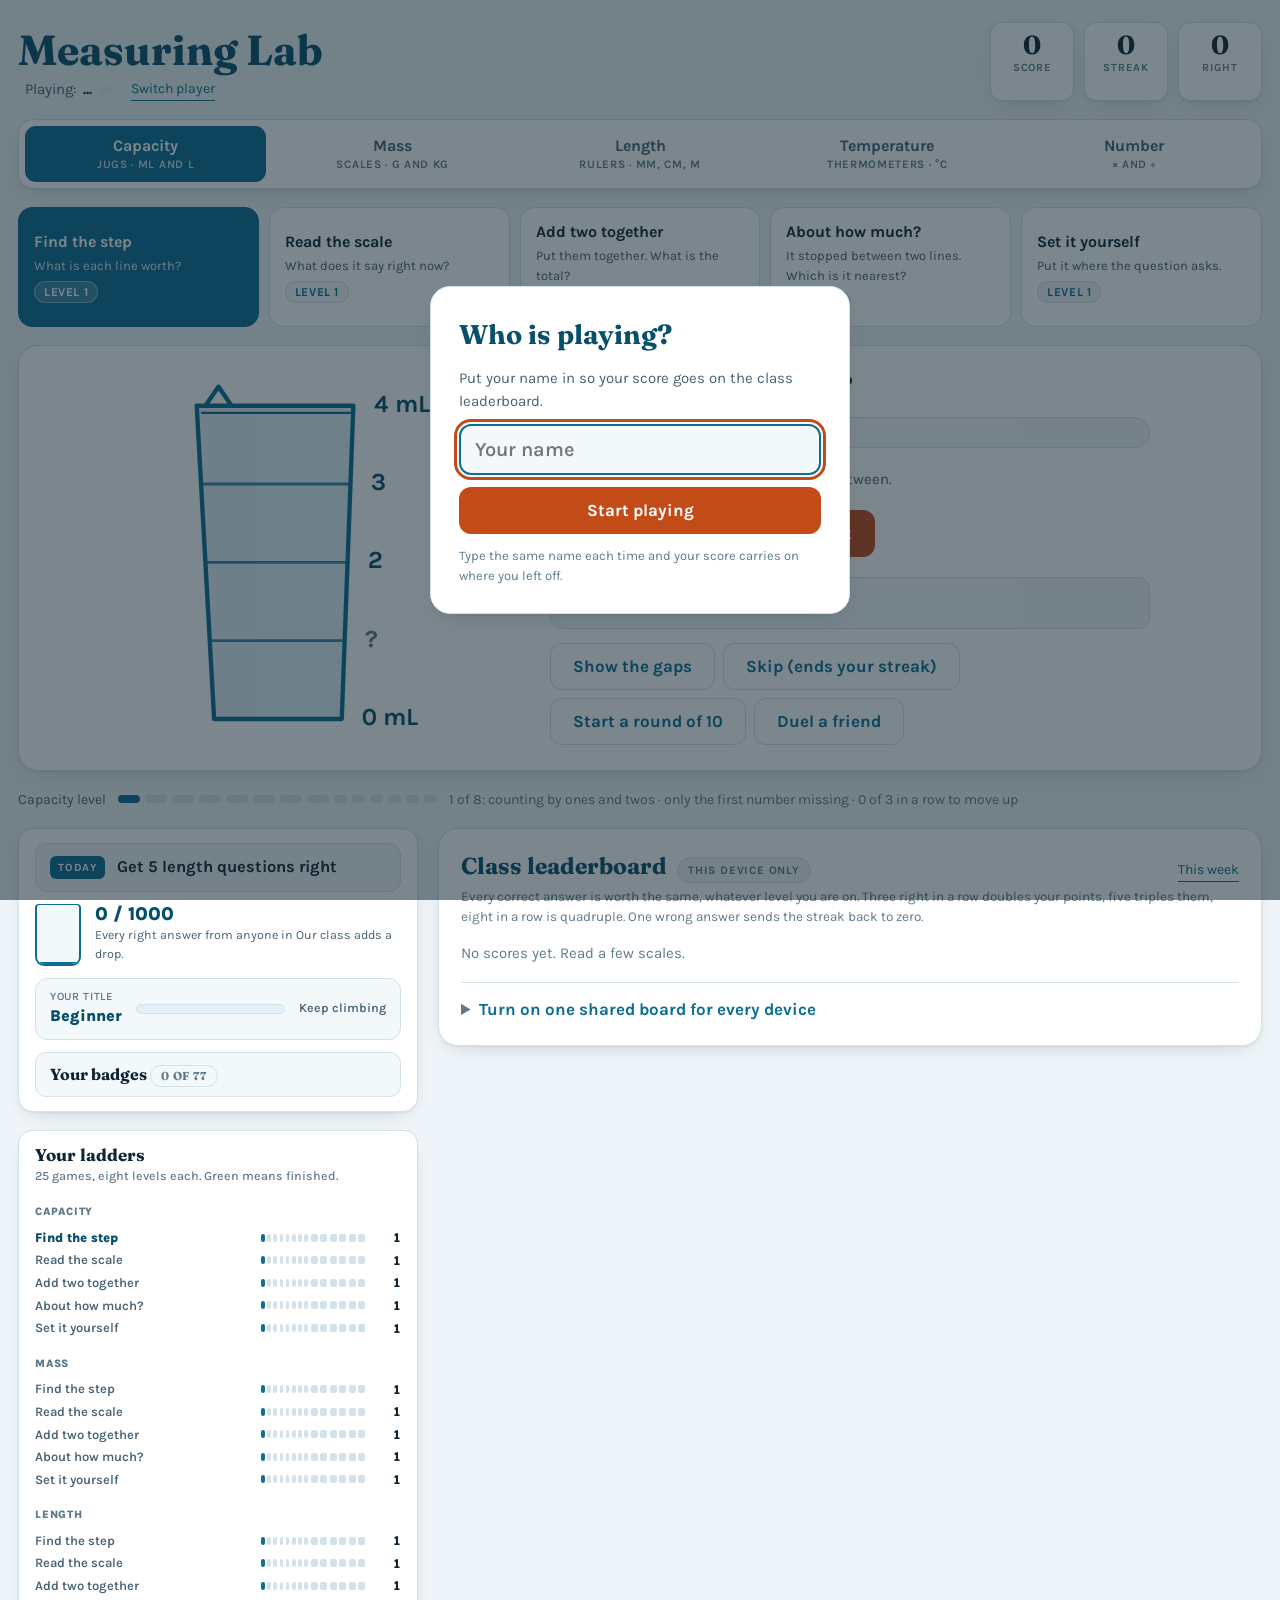
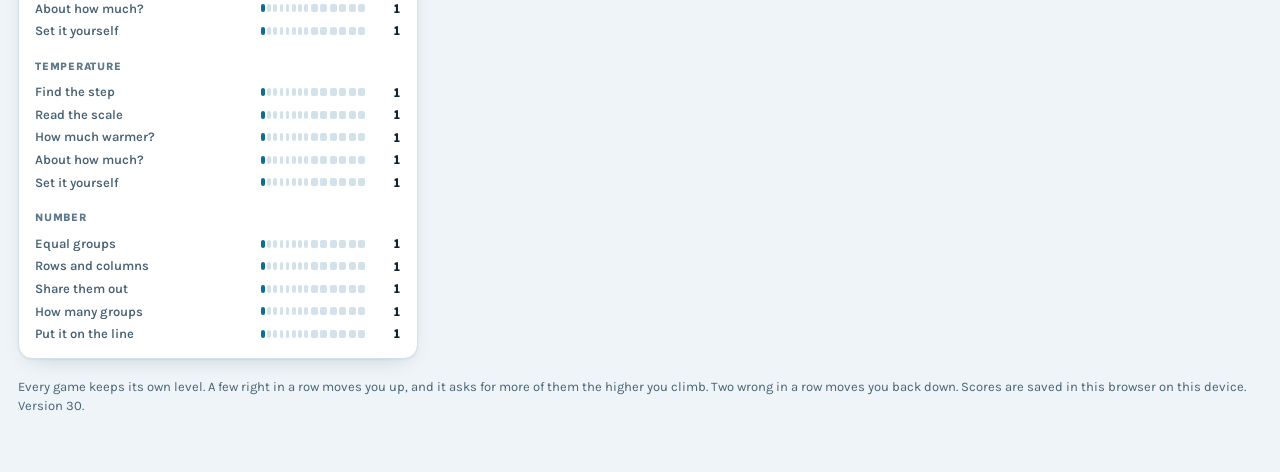
==== measuring-lab.html @ b9da9285 "Rename measuring-lab_30.html to measuring-lab.html" ====
<!doctype html>
<html lang="en-AU">
<head>
<meta charset="utf-8">
<meta name="viewport" content="width=device-width, initial-scale=1">
<title>Measuring Lab</title>
<meta name="description" content="A self-marking measuring game for jugs, scales and rulers: find what each line is worth, read the scale, add two together and estimate. Streak scoring and a shared class leaderboard.">
<link rel="icon" href="data:image/svg+xml,%3Csvg xmlns='http://www.w3.org/2000/svg' viewBox='0 0 32 32'%3E%3Crect width='32' height='32' rx='7' fill='%230B6E92'/%3E%3Cpath d='M10 7h13l-2 18H12z' fill='%23C8E4F1' stroke='%23fff' stroke-width='1.6' stroke-linejoin='round'/%3E%3Cpath d='M11.4 13h10.2M11.8 18h9.4' stroke='%23fff' stroke-width='1.4'/%3E%3C/svg%3E">
<!-- Served from Google Apps Script, the next line is replaced with the class
     name, the teacher pin and the script's own address. The page cannot read
     those off the browser address bar there, because Apps Script serves it
     inside a frame with an address of its own. Hosted anywhere else the line
     stays as it is and the address bar is read as normal. -->
<script>/*__LAB__*/</script>
<style>
  html { color-scheme: light dark; }
  body { margin: 0; }
  img { max-width: 100%; }
  [hidden] { display: none !important; }
</style>

<link rel="preconnect" href="https://fonts.gstatic.com" crossorigin>
<!-- The fonts load without holding the page up. A stylesheet link normally stops
     the browser drawing anything until it arrives, so where Google's font server
     is slow or blocked (a school filter, say) the whole game sat on a white
     screen. With media="print" it is fetched in the background and switched on
     when it lands; until then Georgia and the system font are used, which the
     font stacks already name. -->
<link rel="stylesheet" href="https://fonts.googleapis.com/css2?family=Fraunces:opsz,wght@9..144,600;9..144,700&family=Karla:wght@400;600;700&display=swap" media="print" onload="this.media='all'">
<noscript><link rel="stylesheet" href="https://fonts.googleapis.com/css2?family=Fraunces:opsz,wght@9..144,600;9..144,700&family=Karla:wght@400;600;700&display=swap"></noscript>
<style>
  /* ---------- tokens: light (default, un-stamped) ---------- */
  :root {
    --paper:      #EEF4F7;
    --card:       #FFFFFF;
    --card-sunk:  #F3F8FA;
    --edge:       #D3E2EA;
    --ink:        #0F2430;
    --ink-soft:   #476274;
    /* 3.06:1 against white, which fails the 4.5:1 that normal text wants, and
       twenty-one rules put it on text under 18px: the level note, the board's
       small print, the stat labels. Two shades deeper clears it. The dark
       theme's version already passed and is left alone. */
    --ink-faint:  #5E7A8A;

    --water:      #0B6E92;
    --water-deep: #084F6B;
    --water-fill: #C8E4F1;
    --water-lite: #E2F1F8;

    /* Carries the hint after a wrong answer and the "Answer in litres"
       instruction, which are the words a struggling child most needs to read,
       at 3.89:1. A shade deeper takes it past 4.5:1. */
    --zest:       #C24B17;
    --zest-soft:  #FBEADF;
    --leaf:       #1F7A4C;
    --leaf-soft:  #E2F2E8;
    --berry:      #B32D28;
    --berry-soft: #FBE7E5;
    --gold:       #93610F;

    --shadow:     0 1px 2px rgba(15,36,48,.06), 0 8px 24px -12px rgba(15,36,48,.22);
    --scrim:      rgba(15,36,48,.55);
  }
  /* ---------- tokens: dark via OS, unless the viewer forced light ---------- */
  @media (prefers-color-scheme: dark) {
    :root:not([data-theme="light"]) {
      --paper:      #0B1820;
      --card:       #13262F;
      --card-sunk:  #0F212A;
      --edge:       #24404E;
      --ink:        #E6F1F6;
      --ink-soft:   #A6C0CD;
      --ink-faint:  #6D8C9B;

      --water:      #58B4D8;
      --water-deep: #8FD0E8;
      --water-fill: #1B4457;
      --water-lite: #17384A;

      --zest:       #F0925F;
      --zest-soft:  #3A2318;
      --leaf:       #6BC38F;
      --leaf-soft:  #16311F;
      --berry:      #F08A83;
      --berry-soft: #34191A;
      --gold:       #E8B75C;

      --shadow:     0 1px 2px rgba(0,0,0,.4), 0 10px 28px -14px rgba(0,0,0,.7);
      --scrim:      rgba(4,11,15,.72);
    }
  }
  /* ---------- tokens: dark forced by the viewer ---------- */
  :root[data-theme="dark"] {
    --paper:      #0B1820;
    --card:       #13262F;
    --card-sunk:  #0F212A;
    --edge:       #24404E;
    --ink:        #E6F1F6;
    --ink-soft:   #A6C0CD;
    --ink-faint:  #6D8C9B;

    --water:      #58B4D8;
    --water-deep: #8FD0E8;
    --water-fill: #1B4457;
    --water-lite: #17384A;

    --zest:       #F0925F;
    --zest-soft:  #3A2318;
    --leaf:       #6BC38F;
    --leaf-soft:  #16311F;
    --berry:      #F08A83;
    --berry-soft: #34191A;
    --gold:       #E8B75C;

    --shadow:     0 1px 2px rgba(0,0,0,.4), 0 10px 28px -14px rgba(0,0,0,.7);
    --scrim:      rgba(4,11,15,.72);
  }

  * { box-sizing: border-box; }

  body {
    margin: 0;
    background: var(--paper);
    color: var(--ink);
    font-family: Karla, "Segoe UI", system-ui, sans-serif;
    font-size: 17px;
    line-height: 1.5;
    -webkit-font-smoothing: antialiased;
  }

  .wrap {
    max-width: 1020px;
    margin: 0 auto;
    padding: 22px 18px 56px;
    display: flex;
    flex-direction: column;
    gap: 18px;
  }

  /* ---------- masthead ---------- */
  .masthead { display: flex; align-items: flex-end; justify-content: space-between; gap: 18px; flex-wrap: wrap; }
  .masthead h1 {
    font-family: Fraunces, Georgia, serif;
    font-weight: 700;
    font-size: clamp(30px, 5vw, 42px);
    line-height: 1.02;
    margin: 0;
    color: var(--water-deep);
    text-wrap: balance;
  }
  .player { margin: 6px 0 0; color: var(--ink-soft); font-size: 15px; }
  .player b { color: var(--ink); }

  .linky {
    background: none;
    border: 0;
    padding: 0 0 1px;
    font: inherit;
    font-size: 14px;
    color: var(--water);
    border-bottom: 1px solid currentColor;
    cursor: pointer;
  }
  .linky:hover { color: var(--zest); }

  .scoreboard { display: flex; gap: 10px; }
  .stat {
    position: relative;
    background: var(--card);
    border: 1px solid var(--edge);
    border-radius: 12px;
    padding: 8px 14px;
    min-width: 84px;
    text-align: center;
    box-shadow: var(--shadow);
  }
  .stat b {
    display: block;
    font-family: Fraunces, Georgia, serif;
    font-size: 26px;
    line-height: 1.1;
    font-variant-numeric: tabular-nums;
    color: var(--ink);
  }
  .stat span {
    display: block;
    font-size: 11px;
    letter-spacing: .09em;
    text-transform: uppercase;
    color: var(--ink-faint);
    font-weight: 600;
  }
  .stat.hot b { color: var(--zest); }
  /* Three numbers and two dashes in a tile sized for a two-digit score, so this
     one wears a smaller face rather than pushing the row wider. */
  #stat-duels b { font-size: 20px; padding-top: 4px; }
  #stat-duels { min-width: 96px; }
  .flyer {
    position: absolute;
    left: 0; right: 0; top: -4px;
    font-weight: 700;
    color: var(--leaf);
    pointer-events: none;
    animation: fly 1.1s ease-out forwards;
  }
  @keyframes fly {
    from { opacity: 0; transform: translateY(6px); }
    25%  { opacity: 1; transform: translateY(-10px); }
    to   { opacity: 0; transform: translateY(-30px); }
  }

  /* ---------- mode picker ---------- */
  .modes { display: flex; gap: 10px; flex-wrap: wrap; }
  .mode {
    flex: 1 1 210px;
    text-align: left;
    background: var(--card);
    border: 1px solid var(--edge);
    border-radius: 14px;
    padding: 12px 15px;
    cursor: pointer;
    font: inherit;
    color: var(--ink);
    transition: border-color .15s, transform .15s, background .15s;
  }
  .mode:hover { border-color: var(--water); transform: translateY(-1px); }
  .mode strong { display: block; font-weight: 700; font-size: 16px; }
  .mode em { display: block; font-style: normal; font-size: 13px; color: var(--ink-soft); margin-top: 2px; }
  .mode .lvl {
    display: inline-block;
    margin-top: 6px;
    font-size: 12px;
    font-weight: 700;
    letter-spacing: .05em;
    text-transform: uppercase;
    color: var(--water);
    background: var(--card-sunk);
    border: 1px solid var(--edge);
    border-radius: 999px;
    padding: 1px 9px;
  }
  .mode[aria-pressed="true"] { background: var(--water); border-color: var(--water); color: #fff; }
  .mode[aria-pressed="true"] em { color: rgba(255,255,255,.85); }
  .mode[aria-pressed="true"] .lvl { color: #fff; background: rgba(255,255,255,.18); border-color: rgba(255,255,255,.35); }

  /* ---------- stage ---------- */
  .stage {
    background: var(--card);
    border: 1px solid var(--edge);
    border-radius: 20px;
    box-shadow: var(--shadow);
    padding: 22px;
    display: grid;
    grid-template-columns: minmax(0, auto) minmax(300px, 1fr);
    gap: 26px;
    align-items: center;
  }
  @media (max-width: 760px) { .stage { grid-template-columns: 1fr; } }

  .bench { display: flex; gap: 4px; justify-content: center; align-items: flex-end; }
  .bench svg { width: min(300px, 60vw); height: auto; display: block; }
  .bench.pair[data-shape] svg { width: min(232px, 39vw); }

  .plus {
    align-self: center;
    font-family: Fraunces, Georgia, serif;
    font-size: 40px;
    color: var(--ink-faint);
    padding-bottom: 34px;
  }

  .glass  { fill: none; stroke: var(--water); stroke-width: 3; stroke-linejoin: round; }
  .rim    { fill: none; stroke: var(--water); stroke-width: 1.6; }
  .liquid { fill: var(--water-fill); }
  .sheen  { fill: var(--water-lite); }
  .grad   { stroke: var(--water); stroke-width: 2; opacity: .8; }
  /* The thermometer. The red is a real red rather than the instrument colour,
     because a thermometer that is the same blue as a jug is a jug, and because
     it is the one thing on the instrument that is not a marking. It keeps its
     own colour through every skin for the same reason. */
  .mercury { fill: #C8362B; }
  .glass.bulb { fill: none; }
  /* Zero is the mark a child counts from once the scale goes below it, so it is
     drawn wider and heavier than the rest. */
  .grad.zero { stroke-width: 3.2; opacity: 1; }

  /* ---------- setting an instrument yourself ---------- */
  .nline { stroke: var(--water); stroke-width: 3; stroke-linecap: round; }
  .handle-arrow { fill: var(--zest); }
  .handle-grip  { fill: var(--zest); stroke: var(--card); stroke-width: 3; }
  svg.settable { cursor: grab; touch-action: none; }
  svg.settable:active { cursor: grabbing; }
  svg.settable:focus-visible { outline: 3px solid var(--zest); outline-offset: 4px; border-radius: 10px; }
  /* While the child is setting it, the answer box shows what they have chosen
     rather than taking typing. It is still a real input, so the value still
     reaches Check the way every other game's answer does. */
  .bench.setting + .words .box input,
  .answer.readonly { background: var(--card); color: var(--water-deep); font-weight: 800; }
  .lab    { font-family: Karla, sans-serif; font-weight: 700; font-size: 17px; fill: var(--water-deep); font-variant-numeric: tabular-nums; }
  .lab.q  { fill: var(--ink-faint); }
  .lab.target { fill: var(--zest); }
  .lab.said { fill: var(--leaf); }
  .gapnum { font-family: Karla, sans-serif; font-weight: 700; font-size: 13px; fill: #fff; }
  .gapdot { fill: var(--leaf); }
  .pop { animation: pop .34s cubic-bezier(.2,1.3,.4,1) both; }
  @keyframes pop { from { opacity: 0; transform: translateX(-6px) scale(.7); } to { opacity: 1; transform: none; } }
  .wave { animation: drift 3.4s linear infinite; }
  @keyframes drift { to { transform: translateX(-30px); } }

  /* ---------- question panel ---------- */
  .ask { display: flex; flex-direction: column; gap: 14px; min-width: 0; }
  .prompt {
    font-family: Fraunces, Georgia, serif;
    font-size: clamp(21px, 3vw, 26px);
    font-weight: 600;
    line-height: 1.25;
    margin: 0;
    text-wrap: balance;
  }
  .scaleline { color: var(--ink-soft); font-size: 15px; margin: -6px 0 0; }
  .scaleline b { color: var(--ink); }

  .entry { display: flex; gap: 10px; flex-wrap: wrap; align-items: center; }
  input[type="text"] {
    font: 700 26px/1 Karla, sans-serif;
    font-variant-numeric: tabular-nums;
    width: 150px;
    padding: 12px 14px;
    border-radius: 12px;
    border: 2px solid var(--edge);
    background: var(--card-sunk);
    color: var(--ink);
  }
  input[type="text"]:focus-visible { outline: 3px solid var(--zest); outline-offset: 2px; border-color: var(--water); }

  button.action {
    font: 700 17px/1 Karla, sans-serif;
    padding: 14px 22px;
    border-radius: 12px;
    border: 1px solid transparent;
    background: var(--zest);
    color: #fff;
    cursor: pointer;
    transition: filter .15s, transform .1s;
  }
  button.action:hover { filter: brightness(1.07); }
  button.action:active { transform: translateY(1px); }
  button.ghost { background: transparent; color: var(--water); border-color: var(--edge); }
  button.ghost[aria-pressed="true"] { background: var(--leaf-soft); border-color: var(--leaf); color: var(--leaf); }
  :focus-visible { outline: 3px solid var(--zest); outline-offset: 2px; }

  .verdict {
    border-radius: 12px;
    padding: 12px 15px;
    font-size: 16px;
    min-height: 52px;
    display: flex;
    align-items: center;
    background: var(--card-sunk);
    color: var(--ink-soft);
    border: 1px solid var(--edge);
  }
  .verdict.good { background: var(--leaf-soft); border-color: var(--leaf); color: var(--leaf); font-weight: 600; }
  .verdict.bad  { background: var(--berry-soft); border-color: var(--berry); color: var(--berry); }
  .verdict.hint { background: var(--zest-soft); border-color: var(--zest); color: var(--zest); }
  .shake { animation: shake .35s; }
  @keyframes shake { 25% { transform: translateX(-5px);} 50%{transform:translateX(5px);} 75%{transform:translateX(-3px);} }

  .helpers { display: flex; gap: 8px; flex-wrap: wrap; }

  /* ---------- level rail ---------- */
  .rail { display: flex; align-items: center; gap: 12px; flex-wrap: wrap; color: var(--ink-soft); font-size: 14px; }
  .pips { display: flex; gap: 5px; }
  .pip { width: 22px; height: 8px; border-radius: 4px; background: var(--edge); }
  .pip.on { background: var(--water); }
  /* The eighth pip is the top of the ladder, so it goes green when it is
     reached. The two after it are the stretch tier and go gold. Unreached,
     they are a little narrower than the rest, so a child on level three can
     see the ladder does not simply carry on. */
  .pip.gold { width: 13px; }
  .pip.gold.on { background: var(--gold); }
  .pips.done .pip.on:not(.gold) { background: var(--leaf); }
  .lvl.gold, .mode .lvl.gold {
    color: var(--gold); background: var(--gold-soft, var(--card-sunk));
    border-color: var(--gold);
  }
  .lvl.done, .mode .lvl.done {
    color: var(--leaf); background: var(--leaf-soft); border-color: var(--leaf);
  }
  .mode[aria-pressed="true"] .lvl.gold,
  .mode[aria-pressed="true"] .lvl.done {
    color: #fff; background: rgba(255,255,255,.22); border-color: rgba(255,255,255,.5);
  }
  .rail .note { color: var(--ink-faint); }

  /* ---------- leaderboard ---------- */
  .board {
    background: var(--card);
    border: 1px solid var(--edge);
    border-radius: 20px;
    box-shadow: var(--shadow);
    padding: 20px 22px 22px;
  }
  .board-head { display: flex; align-items: baseline; justify-content: space-between; gap: 14px; flex-wrap: wrap; }
  .board-title { display: flex; align-items: baseline; gap: 10px; flex-wrap: wrap; }
  .board h2 {
    font-family: Fraunces, Georgia, serif;
    font-size: 23px;
    margin: 0;
    color: var(--water-deep);
  }
  .board-tools { display: flex; gap: 14px; flex-wrap: wrap; }
  .badge {
    font-size: 11.5px;
    font-weight: 700;
    letter-spacing: .07em;
    text-transform: uppercase;
    border-radius: 999px;
    padding: 3px 10px;
    background: var(--card-sunk);
    border: 1px solid var(--edge);
    color: var(--ink-faint);
  }
  .badge.live { background: var(--leaf-soft); border-color: var(--leaf); color: var(--leaf); }
  .badge.warn { background: var(--zest-soft); border-color: var(--zest); color: var(--zest); }

  .setup { margin-top: 18px; border-top: 1px solid var(--edge); padding-top: 14px; }
  .setup summary { cursor: pointer; font-weight: 700; color: var(--water); }
  .setup summary::marker { color: var(--ink-faint); }
  .setup ol { margin: 12px 0 0; padding-left: 22px; display: flex; flex-direction: column; gap: 9px; font-size: 15px; }
  .setup code {
    background: var(--card-sunk);
    border: 1px solid var(--edge);
    border-radius: 5px;
    padding: 1px 6px;
    font-size: 14px;
  }
  .setup pre {
    background: var(--card-sunk);
    border: 1px solid var(--edge);
    border-radius: 11px;
    padding: 13px 15px;
    overflow-x: auto;
    font-size: 12.5px;
    line-height: 1.45;
    margin: 10px 0 0;
    max-height: 260px;
  }
  .setup .row { display: flex; gap: 10px; align-items: center; margin-top: 12px; flex-wrap: wrap; }
  .board .rules { color: var(--ink-faint); font-size: 13.5px; margin: 4px 0 14px; }
  .ranks { list-style: none; margin: 0; padding: 0; display: flex; flex-direction: column; gap: 6px; }
  .rank {
    display: grid;
    grid-template-columns: 34px minmax(0,1fr) auto auto;
    gap: 12px;
    align-items: center;
    padding: 9px 12px;
    border-radius: 11px;
    background: var(--card-sunk);
    border: 1px solid transparent;
  }
  .rank.me { border-color: var(--water); background: var(--card); }
  .rank .pos {
    font-family: Fraunces, Georgia, serif;
    font-size: 19px;
    color: var(--ink-faint);
    font-variant-numeric: tabular-nums;
  }
  .rank:nth-child(1) .pos { color: var(--gold); }
  .rank .nm { font-weight: 600; overflow: hidden; text-overflow: ellipsis; white-space: nowrap; }
  .rank .nm small { display: block; font-weight: 400; font-size: 12.5px; color: var(--ink-faint); }
  .rank .sc {
    font-family: Fraunces, Georgia, serif;
    font-size: 21px;
    font-variant-numeric: tabular-nums;
    color: var(--water-deep);
  }
  .rank .st { font-size: 13px; color: var(--ink-faint); white-space: nowrap; }
  .board .empty { color: var(--ink-faint); font-size: 15px; margin: 0; }
  .board-foot {
    display: flex;
    align-items: center;
    justify-content: space-between;
    gap: 14px;
    flex-wrap: wrap;
    margin-top: 14px;
    padding-top: 13px;
    border-top: 1px solid var(--edge);
    color: var(--ink-soft);
    font-size: 14.5px;
  }
  button.action.small { padding: 9px 16px; font-size: 15px; }
  .ranks.all { max-height: 460px; overflow-y: auto; padding-right: 4px; }

  /* ---------- name gate ---------- */
  .gate {
    position: fixed;
    inset: 0;
    background: var(--scrim);
    display: flex;
    align-items: center;
    justify-content: center;
    padding: 20px;
    z-index: 20;
  }
  .gate[hidden] { display: none !important; }
  /* With the iPad keyboard up in landscape there is not much screen left. The
     card scrolls inside the gate instead of being cut off, and margin:auto
     keeps it centred when there is room. */
  .gate { overflow-y: auto; -webkit-overflow-scrolling: touch; }
  .gate-card { margin: auto; }
  .gate-ask { display: flex; flex-direction: column; gap: 10px; }
  .gate-ask-btns { display: flex; flex-direction: column; gap: 8px; }
  .gate-ask-btns .action { width: 100%; text-align: center; }
  /* Taps, not hovers: no grey flash, and a double tap does not zoom the page. */
  button, .measure, .mode { -webkit-tap-highlight-color: transparent; touch-action: manipulation; }
  .gate-card {
    background: var(--card);
    border: 1px solid var(--edge);
    border-radius: 20px;
    box-shadow: var(--shadow);
    padding: 28px;
    width: min(420px, 100%);
    display: flex;
    flex-direction: column;
    gap: 12px;
  }
  .gate-card h2 {
    font-family: Fraunces, Georgia, serif;
    font-size: 27px;
    margin: 0;
    color: var(--water-deep);
  }
  .gate-card p { margin: 0; color: var(--ink-soft); font-size: 15px; }
  .gate-card input {
    font: 600 20px/1 Karla, sans-serif;
    padding: 12px 14px;
    border-radius: 12px;
    border: 2px solid var(--edge);
    background: var(--card-sunk);
    color: var(--ink);
    width: 100%;
  }
  .gate-card .note { font-size: 13px; color: var(--ink-faint); }
  .gate-card .err { color: var(--berry); font-size: 14px; }
  .gate-step { display: flex; flex-direction: column; gap: 12px; }
  .gate-card .classline { font-size: 14px; }
  .gate-card .classline b { color: var(--water-deep); }
  .linkbtn { background: none; border: 0; padding: 0 0 0 6px; font: inherit; font-size: 13px;
             color: var(--water); text-decoration: underline; cursor: pointer; }

  .footnote { color: var(--ink-faint); font-size: 13px; margin: 0; }

  @media (prefers-reduced-motion: reduce) {
    .pop, .wave, .shake, .flyer { animation: none !important; }
  }

  /* ==================== parts/extra.css ==================== */
  /* ---------- measure bar ---------- */
  .measures {
    display: flex;
    gap: 6px;
    background: var(--card);
    border: 1px solid var(--edge);
    border-radius: 15px;
    padding: 6px;
    box-shadow: var(--shadow);
    flex-wrap: wrap;
  }
  .measure {
    flex: 1 1 130px;
    display: flex;
    flex-direction: column;
    align-items: center;
    gap: 3px;
    padding: 10px 12px;
    border: 0;
    border-radius: 11px;
    background: transparent;
    color: var(--ink-soft);
    font: 700 16px/1.2 Karla, sans-serif;
    cursor: pointer;
    transition: background .15s, color .15s;
  }
  .measure small {
    font-weight: 600;
    font-size: 11.5px;
    letter-spacing: .06em;
    text-transform: uppercase;
    color: var(--ink-faint);
  }
  .measure:hover { background: var(--card-sunk); }
  .measure[aria-pressed="true"] { background: var(--water); color: #fff; }
  .measure[aria-pressed="true"] small { color: rgba(255,255,255,.8); }

  /* ---------- instruments ---------- */
  .face       { fill: var(--card-sunk); stroke: var(--edge); stroke-width: 2; }
  .dialtrack  { fill: none; stroke: var(--edge); stroke-width: 9; stroke-linecap: round; }
  .dialfill   { fill: none; stroke: var(--water-fill); stroke-width: 9; stroke-linecap: round; }
  .needle     { stroke: var(--zest); stroke-width: 4.5; stroke-linecap: round; }
  .hub        { fill: var(--water-deep); }
  .rulerbody  { fill: var(--card-sunk); stroke: var(--water); stroke-width: 2.5; }
  /* .grad.major only reaches the dial now. The ruler draws one line, one
     weight, so there is nothing for a child to miscount. */
  .grad.major { stroke-width: 3.4; }
  .ribbon     { fill: var(--zest); opacity: .85; }
  .dropline   { stroke: var(--zest); stroke-width: 2; stroke-dasharray: 4 4; }
  .caret      { fill: var(--zest); }
  .lab.target { fill: var(--zest); }
  /* A number the student is handed reads like any other number printed on the
     scale, because on a real jug they all look alike. Only the unknown marks fade
     back to a faint question mark. */
  .lab.given  { fill: var(--water-deep); }


  .bench[data-shape="dial"] svg  { width: min(384px, 74vw); }
  /* A pair of scales is two of these, not one: each gets the pair width (the
     rules for a pair name the shape too, so they are the stronger ones), or two
     dials at 74% of the screen each ran off the side of a phone. */
  .bench[data-shape="ruler"] svg { width: 100%; max-width: 760px; margin: 0 auto; }
  .bench[data-shape="ruler"] { flex-direction: column; align-items: stretch; gap: 2px; width: 100%; }
  .bench[data-shape="ruler"] .plus { padding: 0; text-align: center; }
  .stage.wide { grid-template-columns: 1fr; }
  .stage.wide .bench { order: -1; }

  /* ---------- unit chip beside the answer box ---------- */
  /* When the answer is wanted in a different unit from the one the scale is
     marked in, the pill is the one place the two disagree, so it stops looking
     like a label and starts looking like an instruction. */
  .unit.switched {
    background: var(--zest-soft); border-color: var(--zest); color: var(--zest);
  }
  .unitask { color: var(--zest); white-space: nowrap; }

  .unit {
    font: 700 20px/1 Karla, sans-serif;
    color: var(--ink-soft);
    background: var(--card-sunk);
    border: 1px solid var(--edge);
    border-radius: 10px;
    padding: 13px 14px;
    min-width: 54px;
    text-align: center;
  }

  .rank .nm small .lvltag {
    font-size: 11px;
    font-weight: 700;
    letter-spacing: .03em;
    color: var(--water);
    background: var(--card-sunk);
    border-radius: 4px;
    padding: 0 4px;
  }

  /* ---------- teacher progress table ---------- */
  .tablewrap { overflow-x: auto; }
  table.progress { border-collapse: collapse; width: 100%; font-size: 14.5px; }
  table.progress th, table.progress td {
    padding: 7px 10px;
    text-align: center;
    border-bottom: 1px solid var(--edge);
    white-space: nowrap;
  }
  table.progress thead th {
    background: var(--card-sunk);
    color: var(--water-deep);
    font-weight: 700;
  }
  table.progress tr.sub th {
    font-size: 11.5px;
    letter-spacing: .06em;
    text-transform: uppercase;
    color: var(--ink-faint);
    font-weight: 600;
  }
  table.progress td.who { text-align: left; font-weight: 600; }
  td.lvlcell { font-variant-numeric: tabular-nums; font-weight: 700; }
  td.lvlcell.low  { background: var(--berry-soft); color: var(--berry); }
  td.lvlcell.mid  { background: var(--zest-soft);  color: var(--zest); }
  td.lvlcell.high { background: var(--leaf-soft);  color: var(--leaf); }

  /* ---------- whiteboard view ---------- */
  body.display .masthead,
  body.display .measures,
  body.display .modes,
  body.display .stage,
  body.display .rail,
  body.display .footnote,
  body.display .setup,
  body.display .board-tools,
  body.display .gate { display: none !important; }
  body.display .wrap { padding-top: 30px; max-width: 1200px; }
  body.display .board h2 { font-size: clamp(30px, 5vw, 46px); }
  body.display .rank { padding: 14px 18px; }
  body.display .rank .nm { font-size: 24px; }
  body.display .rank .nm small { font-size: 15px; }
  body.display .rank .sc { font-size: 32px; }
  body.display .rank .pos { font-size: 26px; }
  body.display .ranks.all { max-height: none; }

  /* ================================================ rewards */
  .rewards {
    background: var(--card);
    border: 1px solid var(--edge);
    border-radius: 15px;
    padding: 14px 16px;
    box-shadow: var(--shadow);
    display: flex;
    flex-direction: column;
    gap: 12px;
  }
  .rew-top { display: flex; gap: 14px; flex-wrap: wrap; align-items: stretch; }

  /* the challenge of the day */
  .chal {
    flex: 1 1 260px;
    display: flex; align-items: center; gap: 12px;
    background: var(--card-sunk);
    border: 1px solid var(--edge);
    border-radius: 12px;
    padding: 12px 14px;
  }
  /* min-width:0 because a flex item defaults to min-width:auto, which means it
     refuses to shrink below its own content and pushes the tile wider than the
     row instead. None of the eight challenges as written is long enough to do
     that, but the whole point of the list is that a teacher can rewrite them,
     and one long word would have sent the page sideways on a phone. */
  .chal b { font: 700 16.5px/1.3 Karla, sans-serif; color: var(--ink);
            min-width: 0; overflow-wrap: anywhere; }
  .chal-flag {
    flex: none;
    font: 700 11px/1 Karla, sans-serif;
    letter-spacing: .07em; text-transform: uppercase;
    color: #fff; background: var(--water);
    border-radius: 6px; padding: 6px 8px;
  }
  .chal.done { background: var(--leaf-soft); border-color: var(--leaf); }
  .chal.done .chal-flag { background: var(--leaf); }

  /* the class jug */
  .goal { flex: 1 1 240px; display: flex; align-items: center; gap: 14px; }
  .goal-jug {
    position: relative; flex: none;
    width: 46px; height: 62px;
    border: 2.5px solid var(--water);
    border-top-width: 1.5px;
    border-radius: 4px 4px 9px 9px;
    background: var(--card-sunk);
    overflow: hidden;
  }
  .goal-jug i {
    position: absolute; left: 0; right: 0; bottom: 0;
    height: 0%;
    background: var(--water-fill);
    border-top: 2px solid var(--water);
    transition: height .6s ease;
  }
  .goal-words { display: flex; flex-direction: column; gap: 2px; min-width: 0; }
  .goal-words b { font: 800 19px/1 Karla, sans-serif; color: var(--water-deep); }
  .goal-words small { font-size: 12.5px; color: var(--ink-soft); }

  /* what the next title costs */
  .nexttitle {
    display: flex; align-items: center; gap: 14px; flex-wrap: wrap;
    background: var(--card-sunk); border: 1px solid var(--edge);
    border-radius: 12px; padding: 11px 14px;
  }
  .nexttitle small { display: block; font: 600 11px/1.2 Karla, sans-serif;
                     letter-spacing: .06em; text-transform: uppercase;
                     color: var(--ink-faint); }
  .nexttitle b { font: 800 16px/1.25 Karla, sans-serif; color: var(--water-deep); }
  .nt-now, .nt-next { flex: 0 1 auto; min-width: 0; }
  .nt-next { text-align: right; margin-left: auto; }
  .nt-next small { color: var(--ink-soft); text-transform: none; letter-spacing: 0;
                   font-size: 12.5px; font-weight: 600; }
  .nt-bar { flex: 1 1 120px; height: 10px; border-radius: 5px;
            background: var(--water-lite); border: 1px solid var(--edge); overflow: hidden; }
  .nt-bar i { display: block; height: 100%; width: 0;
              background: var(--water); transition: width .5s ease; }
  .nexttitle.done .nt-bar i { background: var(--leaf); }
  .nexttitle.done .nt-next small { color: var(--leaf); }
  /* On a phone the three parts stack, and a bar squeezed in beside the title
     reads as a stray line rather than progress. Put it on its own row, full
     width, between the title they hold and the one they are chasing, which is
     the order the eye wants anyway. */
  @media (max-width: 560px) {
    .nexttitle { gap: 9px; }
    .nt-now, .nt-next { flex: 1 0 100%; text-align: left; margin-left: 0; }
    .nt-bar { flex: 1 0 100%; order: 1; }
    .nt-next { order: 2; }
  }

  /* the badge shelf. It opens on a page of its own now, so the tiles are sized
     for a wide panel rather than a 400px column. */
  .shelf {
    list-style: none; margin: 4px 0 0; padding: 0;
    display: grid; gap: 8px;
    grid-template-columns: repeat(auto-fill, minmax(126px, 1fr));
  }
  .badge-tile {
    background: var(--card-sunk);
    border: 1px solid var(--edge);
    border-radius: 11px;
    padding: 10px 9px;
    text-align: center;
    opacity: .55;
  }
  .badge-tile .art { width: 26px; height: 26px; fill: none; stroke: var(--ink-faint);
                     stroke-width: 1.9; stroke-linecap: round; stroke-linejoin: round; }
  .badge-tile b { display: block; font: 700 12.5px/1.25 Karla, sans-serif;
                  color: var(--ink-soft); margin-top: 4px; }
  .badge-tile small { display: block; font-size: 10.5px; line-height: 1.3;
                      color: var(--ink-faint); margin-top: 2px; }
  .badge-tile.got {
    opacity: 1;
    background: var(--zest-soft);
    border-color: var(--zest);
  }
  .badge-tile.got .art { stroke: var(--zest); stroke-width: 2.1; }
  .badge-tile.got b { color: var(--ink); }
  .badge-tile.got small { color: var(--zest); font-weight: 700; }

  /* the colour unlocks */
  .skins { display: flex; gap: 8px; flex-wrap: wrap; }
  .skin {
    display: flex; align-items: center; gap: 7px;
    border: 1px solid var(--edge); background: var(--card);
    border-radius: 10px; padding: 7px 11px; cursor: pointer;
    font: 700 13px/1 Karla, sans-serif; color: var(--ink-soft);
  }
  .skin .sw { width: 15px; height: 15px; border-radius: 4px; flex: none; }
  .skin.on { border-color: var(--water); color: var(--water-deep); background: var(--water-lite); }
  .skin.locked { opacity: .5; cursor: not-allowed; }
  .skin small { font-weight: 600; font-size: 11px; color: var(--ink-faint); }
  .sw-classic { background: #0B6E92; }
  .sw-ocean   { background: #0F8A9E; }
  .sw-forest  { background: #2E7D5B; }
  .sw-grape   { background: #6A4C93; }
  .sw-sunset  { background: #C4562B; }
  .sw-gold    { background: #A9822B; }

  /* the badge announcement */
  .toast {
    position: fixed; left: 50%; bottom: 26px; transform: translateX(-50%);
    display: flex; align-items: center; gap: 12px;
    background: var(--ink); color: #fff;
    border-radius: 13px; padding: 12px 18px;
    box-shadow: 0 10px 28px rgba(0,0,0,.28);
    z-index: 40;
  }
  .toast b { display: block; font: 700 12px/1 Karla, sans-serif;
             letter-spacing: .07em; text-transform: uppercase; opacity: .75; }
  .toast small { display: block; font: 800 17px/1.2 Karla, sans-serif; margin-top: 3px; }
  .toast .art { width: 28px; height: 28px; fill: none; stroke: #FFD79A;
                stroke-width: 2; stroke-linecap: round; stroke-linejoin: round; }
  .toast.pop { animation: toastin .4s cubic-bezier(.2,1.3,.4,1); }
  @keyframes toastin {
    from { opacity: 0; transform: translateX(-50%) translateY(14px) scale(.9); }
    to   { opacity: 1; transform: translateX(-50%) translateY(0) scale(1); }
  }

  /* the unlockable looks: instrument colours only, never anything that
     changes how hard a question is or what it is worth */
  /* Ocean sat at exactly 3.01:1 on its marks, which is passing by rounding
     rather than by margin. A shade deeper gives it room. */
  body[data-skin="ocean"]  { --water: #0D7A8C; --water-deep: #0A6675;
                             --water-fill: #C4E9EE; --water-lite: #E3F5F7; }
  body[data-skin="forest"] { --water: #2E7D5B; --water-deep: #1F5A41;
                             --water-fill: #CDE8D9; --water-lite: #E6F4EC; }
  body[data-skin="grape"]  { --water: #6A4C93; --water-deep: #4C356B;
                             --water-fill: #DED2EE; --water-lite: #EFE9F7; }
  /* Sunset put white on #C4562B for a selected button: 4.46:1, just under the
     4.5 that 16px bold needs. A shade deeper clears it and helps its marks too. */
  body[data-skin="sunset"] { --water: #BB5027; --water-deep: #8E3C1D;
                             --water-fill: #F7DCCC; --water-lite: #FCEDE4; }
  /* Gold was the one existing colour whose marks did not quite carry: the lines
     are drawn at 80% and #A9822B came out at 2.65:1, under the 3:1 a line has
     to make. Darkened until it does. Measured, not judged by eye. */
  body[data-skin="gold"]   { --water: #8F6E1F; --water-deep: #6B5015;
                             --water-fill: #F3E6C4; --water-lite: #FAF3E1; }

  /* ---------- the ones the class earns together, jar by jar ----------
     These had to be more than a change of hue. Bubblegum stays a bright light
     scheme because it works, but the three later ones now light the whole page
     up rather than recolouring an outline: dark room, glowing instrument. That
     is a difference a child notices from across the classroom, which is the
     point of something that takes half a term to earn.

     They lean on the same tokens the built-in dark mode uses, so every card,
     badge and leaderboard row already knows what to do with them. The rule that
     governs all of it is unchanged: the numbers stay still and stay readable,
     measured in test_skincontrast.js across every combination. */
  /* Bubblegum: the one premium colour that is not a dark theme, on purpose.
     Three dark ones in a row would make the fourth feel like more of the same,
     and a child who has filled the jar twice should get something that looks
     nothing like what anybody else is wearing. So this is a sweet shop: a
     candy-pink page, cream cards, deep plum writing, and a sheen that travels
     across the glass the way light moves over a wrapper.

     It used to be two lines recolouring the water on an otherwise white page,
     which next to Volcano and Galaxy looked like an accident rather than a
     reward. */
  body[data-skin="bubblegum"] {
    --paper: #FFD7EA; --card: #FFF7FB; --card-sunk: #FFE9F4; --edge: #F0A2C9;
    --ink: #4A0F33; --ink-soft: #7B2E5B; --ink-faint: #A2557F;
    --water: #C41B72; --water-deep: #8E1D59;
    --water-fill: #FFB3D9; --water-lite: #FFE3F1;
    --zest: #6C24C0; --zest-soft: #EEE1FF;
    --shadow: 0 1px 2px rgba(74,15,51,.10), 0 14px 34px -16px rgba(196,27,114,.40);
  }
  /* the page itself gets the candy stripe, very faint, so it reads as a
     surface rather than a flat fill */
  body[data-skin="bubblegum"] {
    background-image:
      repeating-linear-gradient(135deg,
        rgba(255,255,255,.40) 0 16px, rgba(255,255,255,0) 16px 32px);
  }
  body[data-skin="bubblegum"] .glass,
  body[data-skin="bubblegum"] .rulerbody,
  body[data-skin="bubblegum"] .face,
  body[data-skin="bubblegum"] .nbag {
    filter: drop-shadow(0 2px 5px rgba(196,27,114,.28));
  }
  body[data-skin="bubblegum"] .liquid,
  body[data-skin="bubblegum"] .ribbon,
  body[data-skin="bubblegum"] .dialfill,
  body[data-skin="bubblegum"] .ndot {
    animation: gloss 4.2s ease-in-out infinite;
  }
  body[data-skin="bubblegum"] .stat b,
  body[data-skin="bubblegum"] .goal-words b { color: var(--water-deep); }
  @keyframes gloss {
    0%, 100% { fill: #C41B72; }
    50%      { fill: #E0409A; }
  }
  @media (prefers-reduced-motion: reduce) {
    body[data-skin="bubblegum"] .liquid,
    body[data-skin="bubblegum"] .ribbon,
    body[data-skin="bubblegum"] .dialfill,
    body[data-skin="bubblegum"] .ndot { animation: none; }
  }

  /* Volcano: charcoal rock, molten glass. The liquid glows and creeps between
     orange and yellow the way something actually hot does. */
  body[data-skin="volcano"] {
    --paper: #17100E; --card: #241815; --card-sunk: #1C120F; --edge: #4A2A1E;
    --ink: #FBEDE6; --ink-soft: #D6B4A4; --ink-faint: #9C7563;
    --water: #FF7A2F; --water-deep: #FFC04D; --water-fill: #5A2410; --water-lite: #34170D;
    --zest: #FFD166; --zest-soft: #3D2610;
    --shadow: 0 1px 2px rgba(0,0,0,.5), 0 12px 30px -14px rgba(255,122,47,.45);
  }
  body[data-skin="volcano"] .glass,
  body[data-skin="volcano"] .rulerbody,
  body[data-skin="volcano"] .face { filter: drop-shadow(0 0 6px rgba(255,122,47,.75)); }
  body[data-skin="volcano"] .liquid,
  body[data-skin="volcano"] .ribbon,
  body[data-skin="volcano"] .dialfill { animation: molten 3.6s ease-in-out infinite; }
  @keyframes molten {
    0%, 100% { fill: #6B2A11; }
    50%      { fill: #A3421A; }
  }

  /* Neon: an arcade cabinet in a dark room. The tubes cycle through electric
     colours and glow; the numbers are a steady pale cyan-white and never move. */
  body[data-skin="neon"] {
    --paper: #07060F; --card: #14122A; --card-sunk: #0E0C1F; --edge: #33306B;
    --ink: #F2EFFF; --ink-soft: #BDB6E8; --ink-faint: #8079BE;
    --water: #18E0FF; --water-deep: #9BF6FF; --water-fill: #16204F; --water-lite: #101838;
    --zest: #FF3DBE; --zest-soft: #3A0F2C;
    --leaf: #6BFFB0; --leaf-soft: #0E2C1F;
    --shadow: 0 1px 2px rgba(0,0,0,.6), 0 14px 34px -14px rgba(24,224,255,.45);
  }
  body[data-skin="neon"] .glass,
  body[data-skin="neon"] .rim,
  body[data-skin="neon"] .grad,
  body[data-skin="neon"] .dialtrack,
  body[data-skin="neon"] .rulerbody,
  body[data-skin="neon"] .face { animation: neonline 4.5s linear infinite;
                                 filter: drop-shadow(0 0 5px currentColor); }
  body[data-skin="neon"] .liquid,
  body[data-skin="neon"] .ribbon,
  body[data-skin="neon"] .dialfill { animation: neonfill 4.5s linear infinite; }
  @keyframes neonline {
    0%, 100% { stroke: #18E0FF; }
    33%      { stroke: #FF3DBE; }
    66%      { stroke: #B06BFF; }
  }
  @keyframes neonfill {
    0%, 100% { fill: #16204F; }
    33%      { fill: #3A1240; }
    66%      { fill: #241848; }
  }

  /* Galaxy: the instrument floats in space. Stars drift behind the cards and
     the liquid is a slow nebula. */
  body[data-skin="galaxy"] {
    --paper: #05060F; --card: #131834; --card-sunk: #0D1128; --edge: #2E3670;
    --ink: #EEF1FF; --ink-soft: #B7BFEA; --ink-faint: #7B84BE;
    --water: #8D7BFF; --water-deep: #C7BEFF; --water-fill: #241C5C; --water-lite: #191341;
    --zest: #FFCE5C; --zest-soft: #3A2E0F;
    --shadow: 0 1px 2px rgba(0,0,0,.6), 0 14px 34px -14px rgba(141,123,255,.5);
  }
  body[data-skin="galaxy"] .stage,
  body[data-skin="galaxy"] .rewards,
  body[data-skin="galaxy"] .board {
    background-image:
      radial-gradient(circle at 14% 22%, rgba(255,255,255,.75) 0 1.2px, transparent 1.5px),
      radial-gradient(circle at 67% 14%, rgba(255,255,255,.45) 0 1px, transparent 1.3px),
      radial-gradient(circle at 86% 62%, rgba(255,255,255,.6) 0 1.3px, transparent 1.6px),
      radial-gradient(circle at 31% 78%, rgba(255,255,255,.4) 0 1px, transparent 1.3px);
    background-size: 260px 240px;
  }
  body[data-skin="galaxy"] .glass,
  body[data-skin="galaxy"] .rulerbody,
  body[data-skin="galaxy"] .face { filter: drop-shadow(0 0 6px rgba(141,123,255,.8)); }
  body[data-skin="galaxy"] .liquid,
  body[data-skin="galaxy"] .ribbon,
  body[data-skin="galaxy"] .dialfill { animation: nebula 7s ease-in-out infinite; }
  @keyframes nebula {
    0%, 100% { fill: #2A1F6B; }
    50%      { fill: #402A78; }
  }

  /* The three dark schemes use a bright accent, and the selected buttons print
     their label on that accent. White on electric cyan measured 1.6:1, which is
     no use to anybody, so on these three the label goes dark instead. Caught by
     measuring the page, not just the scale. */
  body[data-skin="volcano"] .measure[aria-pressed="true"],
  body[data-skin="neon"] .measure[aria-pressed="true"],
  body[data-skin="galaxy"] .measure[aria-pressed="true"],
  body[data-skin="volcano"] .mode[aria-pressed="true"],
  body[data-skin="neon"] .mode[aria-pressed="true"],
  body[data-skin="galaxy"] .mode[aria-pressed="true"],
  body[data-skin="volcano"] .chal-flag,
  body[data-skin="neon"] .chal-flag,
  body[data-skin="galaxy"] .chal-flag { color: #0A0A14; }
  body[data-skin="volcano"] .measure[aria-pressed="true"] small,
  body[data-skin="neon"] .measure[aria-pressed="true"] small,
  body[data-skin="galaxy"] .measure[aria-pressed="true"] small,
  body[data-skin="volcano"] .mode[aria-pressed="true"] em,
  body[data-skin="neon"] .mode[aria-pressed="true"] em,
  body[data-skin="galaxy"] .mode[aria-pressed="true"] em { color: rgba(10,10,20,.78); }
  body[data-skin="volcano"] .mode[aria-pressed="true"] .lvl,
  body[data-skin="neon"] .mode[aria-pressed="true"] .lvl,
  body[data-skin="galaxy"] .mode[aria-pressed="true"] .lvl {
    color: #0A0A14; background: rgba(255,255,255,.35); border-color: rgba(255,255,255,.5);
  }

  /* the swatches in the picker */
  .sw-bubblegum { background: linear-gradient(135deg, #C02E7A, #FBD4E8); }
  .sw-volcano   { background: linear-gradient(135deg, #17100E 0%, #FF7A2F 55%, #FFC04D 100%); }
  .sw-neon      { background: linear-gradient(135deg, #07060F 0%, #18E0FF 40%, #FF3DBE 100%); }
  .sw-galaxy    { background: linear-gradient(135deg, #05060F 0%, #8D7BFF 55%, #C7BEFF 100%); }
  .skin.jarchip.on { border-color: var(--water); background: var(--water-lite); }

  /* ---------- backgrounds ----------
     One more every time the class fills the jar. The first set were patterns a
     designer likes and a nine year old does not notice, so they are drawn from
     what children actually care about instead: power-ups, pixels, circuit
     boards, hex maps, a dungeon kit.

     Two rules hold all of them together. They are painted on the page behind
     everything, so every card, jug and number keeps its own solid colour on top
     and no background can make a scale harder to read. And the art is a mid
     grey with transparency rather than a colour, so one drawing works on a
     light screen and a dark one without a second copy of anything.

     The shapes are inline SVG in the stylesheet, so the file stays one file
     with nothing to download. */
  body[data-bg] { background-attachment: fixed; }

  /* Power-ups: warm arcade cream, hearts and coins and controllers. */
  /* Each one is a place, not a pattern. The first attempt was tidy motifs on a
     pale tint and looked like stationery; these are built the way Deep space
     was, in layers: a sky, something glowing in it, and detail in front. All
     CSS gradients, so they stay sharp at any size and add no download.

     Every one of them still sits behind the cards, which keep their own solid
     colours, so a scale is exactly as readable on Lava as it is on Plain. The
     only thing that has to follow a dark scene is the handful of words printed
     straight on the page, handled below and measured on all eight. */

  /* 1 jar. Synthwave: the sun on the horizon and a grid running off into it. */
  body[data-bg="synth"] {
    background-color: #160B2B;
    background-image:
      repeating-linear-gradient(0deg, rgba(255,77,190,.40) 0 1px, transparent 1px 30px),
      repeating-conic-gradient(from 270deg at 50% 100%,
        rgba(255,77,190,.42) 0deg .4deg, transparent .4deg 5deg),
      radial-gradient(120% 55% at 50% 100%, rgba(255,77,190,.35) 0%, transparent 62%),
      radial-gradient(circle at 50% 17%, #FFD36B 0 5.5%, #FF6BAE 5.5% 9.5%, transparent 9.9%),
      linear-gradient(180deg, #3A0C5E 0%, #61147F 28%, #2A0B3C 58%, #160B2B 100%);
    background-size: 100% 42vh, 100% 42vh, 100% 100vh, 100% 100vh, 100% 100vh;
    background-position: bottom, bottom, bottom, top, top;
    background-repeat: repeat-x, no-repeat, no-repeat, no-repeat, no-repeat;
  }

  /* 2 jars. Deep water: light shafts from the surface and bubbles rising. */
  body[data-bg="reef"] {
    background-color: #04263B;
    background-image:
      radial-gradient(circle at 71% 64%, rgba(170,240,255,.55) 0 5px, transparent 6px),
      radial-gradient(circle at 29% 78%, rgba(170,240,255,.45) 0 7px, transparent 8px),
      radial-gradient(circle at 54% 38%, rgba(170,240,255,.4) 0 3.5px, transparent 4.5px),
      radial-gradient(circle at 86% 30%, rgba(170,240,255,.35) 0 4px, transparent 5px),
      repeating-linear-gradient(102deg, rgba(190,245,255,.10) 0 14px, transparent 14px 78px),
      linear-gradient(180deg, #128FBF 0%, #0A5C86 32%, #04263B 78%);
    background-size: 340px 300px, 340px 300px, 340px 300px, 340px 300px, 100% 100vh, 100% 100vh;
    background-repeat: repeat, repeat, repeat, repeat, no-repeat, no-repeat;
  }

  /* 3 jars. Lava: cold rock above, molten below, embers drifting up. */
  body[data-bg="lava"] {
    background-color: #140809;
    background-image:
      radial-gradient(circle at 18% 74%, rgba(255,190,90,.9) 0 2px, transparent 3px),
      radial-gradient(circle at 64% 58%, rgba(255,160,60,.75) 0 2.5px, transparent 3.5px),
      radial-gradient(circle at 88% 82%, rgba(255,210,120,.7) 0 1.8px, transparent 2.8px),
      radial-gradient(circle at 40% 90%, rgba(255,150,50,.8) 0 2.2px, transparent 3.2px),
      radial-gradient(150% 52% at 50% 104%, #FFA53D 0%, #C42F0C 32%, transparent 72%),
      linear-gradient(180deg, #140809 0%, #2C0F0B 52%, #5A1C09 100%);
    background-size: 300px 280px, 300px 280px, 300px 280px, 300px 280px, 100% 100vh, 100% 100vh;
    background-repeat: repeat, repeat, repeat, repeat, no-repeat, no-repeat;
  }

  /* 4 jars. Aurora: curtains of green and violet over a frozen sky. */
  body[data-bg="aurora"] {
    background-color: #050B1A;
    background-image:
      radial-gradient(circle at 22% 18%, rgba(255,255,255,.8) 0 1.2px, transparent 1.5px),
      radial-gradient(circle at 68% 9%, rgba(255,255,255,.55) 0 1px, transparent 1.3px),
      radial-gradient(circle at 88% 44%, rgba(255,255,255,.7) 0 1.3px, transparent 1.6px),
      radial-gradient(76% 34% at 26% 16%, rgba(78,255,176,.42) 0%, transparent 66%),
      radial-gradient(66% 32% at 72% 8%, rgba(156,112,255,.40) 0%, transparent 66%),
      radial-gradient(58% 26% at 52% 30%, rgba(64,214,255,.26) 0%, transparent 70%),
      linear-gradient(180deg, #081430 0%, #050B1A 62%);
    background-size: 300px 280px, 300px 280px, 300px 280px,
                     100% 100vh, 100% 100vh, 100% 100vh, 100% 100vh;
    background-repeat: repeat, repeat, repeat, no-repeat, no-repeat, no-repeat, no-repeat;
  }

  /* 6 jars. Jungle at night: canopy light and glowing spores. */
  body[data-bg="jungle"] {
    background-color: #06200F;
    background-image:
      radial-gradient(circle at 26% 36%, rgba(150,255,150,.75) 0 2.6px, transparent 3.6px),
      radial-gradient(circle at 72% 22%, rgba(190,255,140,.6) 0 2px, transparent 3px),
      radial-gradient(circle at 58% 76%, rgba(140,255,190,.6) 0 3px, transparent 4px),
      radial-gradient(circle at 12% 82%, rgba(190,255,140,.5) 0 2.2px, transparent 3.2px),
      radial-gradient(70% 40% at 18% 6%, rgba(150,255,160,.22) 0%, transparent 62%),
      radial-gradient(60% 36% at 82% 10%, rgba(90,220,255,.14) 0%, transparent 62%),
      linear-gradient(165deg, #0C4720 0%, #083318 44%, #06200F 100%);
    background-size: 280px 260px, 280px 260px, 280px 260px, 280px 260px,
                     100% 100vh, 100% 100vh, 100% 100vh;
    background-repeat: repeat, repeat, repeat, repeat, no-repeat, no-repeat, no-repeat;
  }

  /* 5 jars, kept: the one bright scene among them. */
  body[data-bg="sunbeam"] {
    background-color: #FFF6E4;
    background-image:
      repeating-conic-gradient(from 202deg at 88% -8%,
        rgba(255,183,77,.30) 0deg 3.4deg, transparent 3.4deg 10deg),
      radial-gradient(circle at 88% -8%, rgba(255,214,120,.95) 0 12%, transparent 40%),
      linear-gradient(175deg, #FFF7E8 0%, #FFEFD2 60%, #FDE6C4 100%);
    background-repeat: no-repeat;
    background-size: 100% 100vh;
  }

  /* 8 jars, kept: the one he gave ten out of ten. */
  body[data-bg="space"] {
    background-color: #0B1220;
    background-image:
      radial-gradient(circle at 18% 24%, rgba(255,255,255,.85) 0 1.3px, transparent 1.6px),
      radial-gradient(circle at 63% 12%, rgba(255,255,255,.55) 0 1px, transparent 1.3px),
      radial-gradient(circle at 84% 58%, rgba(255,255,255,.8) 0 1.4px, transparent 1.7px),
      radial-gradient(circle at 37% 81%, rgba(255,255,255,.5) 0 1px, transparent 1.3px),
      radial-gradient(circle at 8% 66%, rgba(255,255,255,.65) 0 1.1px, transparent 1.4px),
      linear-gradient(160deg, #16224A 0%, #0B1220 55%);
    background-size: 420px 380px, 420px 380px, 420px 380px, 420px 380px, 420px 380px, cover;
  }

  /* The swatches: the same scene, squeezed into a 15px square. */
  .bgsw[data-bg="plain"]  { background: var(--card-sunk); }
  .bgsw[data-bg="synth"]  { background:
    radial-gradient(circle at 50% 62%, #FFD36B 0 20%, #FF6BAE 20% 34%, transparent 35%),
    linear-gradient(180deg, #61147F 0%, #24073F 100%); }
  .bgsw[data-bg="reef"]   { background:
    radial-gradient(circle at 70% 62%, rgba(170,240,255,.8) 0 12%, transparent 14%),
    linear-gradient(180deg, #128FBF 0%, #04263B 100%); }
  .bgsw[data-bg="lava"]   { background:
    radial-gradient(140% 58% at 50% 108%, #FFA53D 0%, #C42F0C 40%, transparent 75%),
    linear-gradient(180deg, #140809 0%, #3A120C 100%); }
  .bgsw[data-bg="aurora"] { background:
    radial-gradient(80% 50% at 30% 20%, rgba(78,255,176,.75) 0%, transparent 70%),
    radial-gradient(70% 45% at 75% 15%, rgba(156,112,255,.7) 0%, transparent 70%),
    linear-gradient(180deg, #081430 0%, #050B1A 100%); }
  .bgsw[data-bg="sunbeam"]{ background:
    repeating-conic-gradient(from 200deg at 88% 0%,
      rgba(255,183,77,.55) 0deg 10deg, #FFF6E4 10deg 22deg); }
  .bgsw[data-bg="jungle"] { background:
    radial-gradient(circle at 35% 40%, rgba(150,255,150,.9) 0 10%, transparent 12%),
    linear-gradient(165deg, #0C4720 0%, #06200F 100%); }
  .bgsw[data-bg="space"]  { background: #0B1220;
    background-image: radial-gradient(circle at 30% 35%, #fff 0 1px, transparent 1.3px),
                      radial-gradient(circle at 70% 70%, #fff 0 1px, transparent 1.3px);
    background-size: 100% 100%; }

  /* The footnote under the game was drawn in the faintest ink the page has,
     which measured 2.76:1. It is a sentence explaining how levels work, not
     decoration, so it now uses the soft ink like every other bit of prose. */
  .footnote { color: var(--ink-soft); }

  /* Three of the backgrounds are dark whatever the browser is set to. The cards
     keep their own colours and simply float on top, so no scale is affected,
     but the handful of words that sit straight on the page have to come with
     them. Checked on every background, not just the one I happened to look at. */
  body[data-bg="space"] .rail, body[data-bg="synth"] .rail, body[data-bg="reef"] .rail,
  body[data-bg="lava"] .rail, body[data-bg="aurora"] .rail, body[data-bg="jungle"] .rail,
  body[data-bg="space"] .rail .note, body[data-bg="synth"] .rail .note, body[data-bg="reef"] .rail .note,
  body[data-bg="lava"] .rail .note, body[data-bg="aurora"] .rail .note, body[data-bg="jungle"] .rail .note,
  body[data-bg="space"] .footnote, body[data-bg="synth"] .footnote, body[data-bg="reef"] .footnote,
  body[data-bg="lava"] .footnote, body[data-bg="aurora"] .footnote, body[data-bg="jungle"] .footnote,
  body[data-bg="space"] .player, body[data-bg="synth"] .player, body[data-bg="reef"] .player,
  body[data-bg="lava"] .player, body[data-bg="aurora"] .player, body[data-bg="jungle"] .player,
  body[data-bg="space"] .player b, body[data-bg="synth"] .player b, body[data-bg="reef"] .player b,
  body[data-bg="lava"] .player b, body[data-bg="aurora"] .player b, body[data-bg="jungle"] .player b
    { color: #DCE6F3; }
  body[data-bg="space"] .masthead h1, body[data-bg="synth"] .masthead h1,
  body[data-bg="reef"] .masthead h1, body[data-bg="lava"] .masthead h1,
  body[data-bg="aurora"] .masthead h1, body[data-bg="jungle"] .masthead h1 { color: #F2F6FD; }
  body[data-bg="space"] .linky, body[data-bg="synth"] .linky, body[data-bg="reef"] .linky,
  body[data-bg="lava"] .linky, body[data-bg="aurora"] .linky, body[data-bg="jungle"] .linky,
  /* The title chip carries its own pale background, so on a dark scene it needs
     both halves changing or it is pale text on a pale pill. */
  body[data-bg="space"] .mytitle, body[data-bg="synth"] .mytitle, body[data-bg="reef"] .mytitle,
  body[data-bg="lava"] .mytitle, body[data-bg="aurora"] .mytitle, body[data-bg="jungle"] .mytitle
    { color: #F2F8FF; background: rgba(255,255,255,.22); }
  body[data-bg="space"] .avi.big, body[data-bg="synth"] .avi.big, body[data-bg="reef"] .avi.big,
  body[data-bg="lava"] .avi.big, body[data-bg="aurora"] .avi.big,
  body[data-bg="jungle"] .avi.big { stroke: #BBDFF6; }
  body[data-bg="space"] .pip, body[data-bg="synth"] .pip, body[data-bg="reef"] .pip,
  body[data-bg="lava"] .pip, body[data-bg="aurora"] .pip, body[data-bg="jungle"] .pip
    { background: rgba(255,255,255,.28); }

  @media (prefers-reduced-motion: reduce) {
    body[data-skin="neon"] .glass, body[data-skin="neon"] .rim,
    body[data-skin="neon"] .grad, body[data-skin="neon"] .dialtrack,
    body[data-skin="neon"] .rulerbody, body[data-skin="neon"] .face,
    body[data-skin="neon"] .liquid, body[data-skin="neon"] .ribbon,
    body[data-skin="neon"] .dialfill { animation: none !important; }
  }

  body.display .rewards, body.display .toast { display: none !important; }

  /* a colour the teacher can show but the class has not earned yet */
  .skin.teacheronly { border-style: dashed; }
  .skin.teacheronly small { color: var(--zest); }

  /* ---------- more of what a full jar buys, past the eighth ----------
     Four more jug colours. Each is measured the way the first five were: white on
     the colour for a selected button, and the marks drawn at 80% against white. */
  body[data-skin="lagoon"] { --water: #0A7C7C; --water-deep: #075A5A;
                             --water-fill: #C9E2E2; --water-lite: #E6F2F2; }
  .sw-lagoon { background: #0A7C7C; }
  body[data-skin="ruby"] { --water: #B02A44; --water-deep: #821E32;
                             --water-fill: #EED0D6; --water-lite: #F7EAEC; }
  .sw-ruby { background: #B02A44; }
  body[data-skin="midnight"] { --water: #3B47A0; --water-deep: #2A3478;
                             --water-fill: #D4D7EA; --water-lite: #EBEDF6; }
  .sw-midnight { background: #3B47A0; }
  body[data-skin="magenta"] { --water: #A12E8C; --water-deep: #7A2169;
                             --water-fill: #EAD1E6; --water-lite: #F6EAF4; }
  .sw-magenta { background: #A12E8C; }

  /* Five more backgrounds. Three are dark scenes, so they join the list of
     backgrounds that bring the words printed straight on the page with them
     (below); two are light and need nothing. All CSS gradients, no download. */

  /* 10 jars. Dusk: the sky going from violet to the last of the sun. */
  body[data-bg="dusk"] {
    background-color: #1A0F36;
    background-image:
      radial-gradient(120% 16% at 50% 100%, rgba(240,130,90,.34) 0%, transparent 70%),
      radial-gradient(50% 20% at 50% 106%, rgba(255,190,120,.22) 0%, transparent 70%),
      linear-gradient(180deg, #170C33 0%, #2A1450 45%, #43205F 80%, #55285F 100%);
    background-size: 100% 100vh;
    background-repeat: no-repeat;
  }
  /* 12 jars. Meadow: a light one, soft hills under a pale sky. */
  body[data-bg="meadow"] {
    background-color: #EEF7E6;
    background-image:
      radial-gradient(120% 28% at 20% 108%, rgba(120,190,110,.40) 0%, transparent 70%),
      radial-gradient(110% 24% at 85% 110%, rgba(150,205,120,.38) 0%, transparent 70%),
      radial-gradient(circle at 82% 8%, rgba(255,240,170,.85) 0 7%, transparent 18%),
      linear-gradient(180deg, #E4F3F5 0%, #EEF7E6 55%, #E2F1D4 100%);
    background-size: 100% 100vh;
    background-repeat: no-repeat;
  }
  /* 14 jars. Arctic: pale ice, light slanting through it. */
  body[data-bg="arctic"] {
    background-color: #EAF5FA;
    background-image:
      repeating-linear-gradient(115deg, rgba(255,255,255,.55) 0 22px, rgba(190,225,240,.18) 22px 60px),
      radial-gradient(90% 40% at 15% 0%, rgba(255,255,255,.9) 0%, transparent 70%),
      linear-gradient(180deg, #E6F4FA 0%, #D6ECF5 100%);
    background-size: 100% 100vh;
    background-repeat: no-repeat;
  }
  /* 16 jars. Ember: a dark room with the last of a fire, sparks lifting off it. */
  body[data-bg="ember"] {
    background-color: #120707;
    background-image:
      radial-gradient(circle at 22% 78%, rgba(255,140,50,.85) 0 1.4px, transparent 1.8px),
      radial-gradient(circle at 58% 64%, rgba(255,190,90,.75) 0 1.2px, transparent 1.6px),
      radial-gradient(circle at 81% 82%, rgba(255,120,40,.8) 0 1.5px, transparent 1.9px),
      radial-gradient(circle at 40% 90%, rgba(255,170,70,.7) 0 1.1px, transparent 1.5px),
      radial-gradient(130% 24% at 50% 108%, rgba(255,95,30,.55) 0%, transparent 70%),
      linear-gradient(180deg, #0E0505 0%, #1F0A09 70%, #2B0E0A 100%);
    background-size: 380px 340px, 380px 340px, 380px 340px, 380px 340px, 100% 100vh, 100% 100vh;
    background-repeat: repeat, repeat, repeat, repeat, no-repeat, no-repeat;
  }
  /* 20 jars. Nebula: a cloud of colour in deep space, the whole year's work. */
  body[data-bg="nebula"] {
    background-color: #0D0922;
    background-image:
      radial-gradient(circle at 15% 22%, rgba(255,255,255,.85) 0 1.3px, transparent 1.6px),
      radial-gradient(circle at 70% 14%, rgba(255,255,255,.6) 0 1px, transparent 1.3px),
      radial-gradient(circle at 88% 63%, rgba(255,255,255,.8) 0 1.3px, transparent 1.6px),
      radial-gradient(circle at 33% 76%, rgba(255,255,255,.55) 0 1px, transparent 1.3px),
      radial-gradient(60% 40% at 78% 30%, rgba(214,92,200,.36) 0%, transparent 70%),
      radial-gradient(55% 45% at 22% 60%, rgba(96,120,255,.34) 0%, transparent 70%),
      linear-gradient(170deg, #1A1042 0%, #0D0922 60%);
    background-size: 440px 400px, 440px 400px, 440px 400px, 440px 400px, 100% 100vh, 100% 100vh, cover;
    background-repeat: repeat, repeat, repeat, repeat, no-repeat, no-repeat, no-repeat;
  }
  .bgsw[data-bg="dusk"]   { background: linear-gradient(180deg, #2F1553 0%, #5A2468 55%, #E08A55 100%); }
  .bgsw[data-bg="meadow"] { background: radial-gradient(110% 60% at 30% 110%, #86C275 0 55%, transparent 58%),
                                        linear-gradient(180deg, #DDF0F3 0%, #EEF7E6 100%); }
  .bgsw[data-bg="arctic"] { background: repeating-linear-gradient(115deg, #fff 0 4px, #BFE0EE 4px 9px); }
  .bgsw[data-bg="ember"]  { background: radial-gradient(120% 55% at 50% 110%, #FF6A1F 0%, #7A1D0B 45%, transparent 75%),
                                        linear-gradient(180deg, #0E0505 0%, #2B0E0A 100%); }
  .bgsw[data-bg="nebula"] { background: radial-gradient(70% 55% at 70% 30%, rgba(214,92,200,.75) 0%, transparent 70%),
                                        radial-gradient(60% 55% at 25% 65%, rgba(96,120,255,.7) 0%, transparent 70%),
                                        #0D0922; }

  /* The same rules as the dark scenes above, for the three new dark ones. */
  body[data-bg="dusk"] .rail, body[data-bg="ember"] .rail, body[data-bg="nebula"] .rail,
  body[data-bg="dusk"] .rail .note, body[data-bg="ember"] .rail .note, body[data-bg="nebula"] .rail .note,
  body[data-bg="dusk"] .footnote, body[data-bg="ember"] .footnote, body[data-bg="nebula"] .footnote,
  body[data-bg="dusk"] .player, body[data-bg="ember"] .player, body[data-bg="nebula"] .player,
  body[data-bg="dusk"] .player b, body[data-bg="ember"] .player b, body[data-bg="nebula"] .player b
    { color: #DCE6F3; }
  body[data-bg="dusk"] .masthead h1, body[data-bg="ember"] .masthead h1,
  body[data-bg="nebula"] .masthead h1 { color: #F2F6FD; }
  body[data-bg="dusk"] .linky, body[data-bg="ember"] .linky, body[data-bg="nebula"] .linky,
  body[data-bg="dusk"] .mytitle, body[data-bg="ember"] .mytitle, body[data-bg="nebula"] .mytitle
    { color: #F2F8FF; background: rgba(255,255,255,.22); }
  body[data-bg="dusk"] .avi.big, body[data-bg="ember"] .avi.big, body[data-bg="nebula"] .avi.big { stroke: #BBDFF6; }
  body[data-bg="dusk"] .pip, body[data-bg="ember"] .pip, body[data-bg="nebula"] .pip
    { background: rgba(255,255,255,.28); }

  /* Lava's footnote sits over the glow at the bottom and measured about 3.3:1,
     under the 4.5 a line of small print needs. Whiter, with a dark edge. */
  body[data-bg="lava"] .footnote { color: #FFFFFF; text-shadow: 0 1px 3px rgba(0,0,0,.75); }

  /* ---------- frames: a ring round a character, seen on the class board too ---------- */
  .avi[class*="frame-"] { border-radius: 50%; padding: 2px; }
  .frame-ring       { box-shadow: 0 0 0 2px var(--water); }
  .frame-goldring   { box-shadow: 0 0 0 2px #C99A12, 0 0 0 4px #F6E3A1; }
  .frame-dashed     { outline: 2px dashed var(--water-deep); outline-offset: 2px; }
  .frame-glow       { box-shadow: 0 0 0 1.5px #E8B923, 0 0 7px 3px rgba(240,190,50,.75); }
  .frame-double     { box-shadow: 0 0 0 2px #fff, 0 0 0 4px var(--water); }
  .frame-rainbowring { border: 3px solid transparent;
                       background: linear-gradient(#fff, #fff) padding-box,
                         conic-gradient(#E5484D, #F2A71B, #F5D90A, #30A46C, #3E8FF0, #8E4EC6, #E5484D) border-box; }
  .frame-blaze      { box-shadow: 0 0 0 2px #E8590C, 0 0 8px 3px rgba(240,100,20,.7); }
  .frame-diamond    { box-shadow: 0 0 0 2px #35B8E0, 0 0 0 4px #fff, 0 0 8px 4px rgba(90,200,240,.75); }
  .frame-summit     { box-shadow: 0 0 0 2px #6E56CF, 0 0 10px 3px rgba(110,86,207,.7); }
  /* the same rings, small, on the picker buttons */
  .fsw { width: 15px; height: 15px; border-radius: 50%; flex: none; background: #fff; border: 1px solid transparent; }
  .fsw.frame-rainbowring { border: 3px solid transparent;
                           background: linear-gradient(#fff, #fff) padding-box,
                             conic-gradient(#E5484D, #F2A71B, #F5D90A, #30A46C, #3E8FF0, #8E4EC6, #E5484D) border-box; }
  .fsw.frame-none { box-shadow: none; border-color: var(--edge); }

  /* ---------- flame colours, earned with long streaks ---------- */
  body[data-flame="blue"]   .flame { fill: #2F80FF; }
  body[data-flame="violet"] .flame { fill: #8B4DFF; }
  body[data-flame="jade"]   .flame { fill: #14B87A; }
  body[data-flame="white"]  .flame { fill: #FFF3C4; stroke: #E8A400; stroke-width: 1.3; }
  body[data-flame="rainbow"] .flame { animation: flicker 1.1s ease-in-out infinite, flamehue 3s linear infinite; }
  @keyframes flamehue {
    0% { fill: #E5484D; } 17% { fill: #F2A71B; } 33% { fill: #F5D90A; }
    50% { fill: #30A46C; } 67% { fill: #3E8FF0; } 83% { fill: #8E4EC6; } 100% { fill: #E5484D; }
  }
  @media (prefers-reduced-motion: reduce) { body[data-flame="rainbow"] .flame { animation: none; fill: #8E4EC6; } }
  .sw-flame-ember   { background: #E8590C; }
  .sw-flame-blue    { background: #2F80FF; }
  .sw-flame-violet  { background: #8B4DFF; }
  .sw-flame-jade    { background: #14B87A; }
  .sw-flame-white   { background: #FFF3C4; box-shadow: inset 0 0 0 2px #E8A400; }
  .sw-flame-rainbow { background: conic-gradient(#E5484D, #F2A71B, #F5D90A, #30A46C, #3E8FF0, #8E4EC6, #E5484D); }



  /* ---------------------------------------------------------- rainbow
     Unlocked for the whole class at once when the jar fills.

     The first version only cycled the water, the dial arc and the ribbon -
     which meant that on the screen a child actually opens first ("Find the
     step", an empty jug) there was nothing on screen to cycle at all, and the
     whole thing looked like a flat purple jug. So the parts that are ALWAYS
     drawn carry it now: the glass, the rim, the marks and the pale tint
     inside. Everything runs on one 9-second clock so the outline and the tint
     are always the same hue as each other rather than clashing.

     The numbers never move. Whatever colour the jug is, the scale has to be
     readable, so the labels stay in a dark ink throughout. */
  body[data-skin="rainbow"] {
    --water: #6A4C93;
    /* The numbers cannot cycle - a scale has to stay readable - so they get
       the one colour that is unmistakable against every hue the jug passes
       through: a near-black ink, a shade heavier than elsewhere. A dark purple
       looked like the skin had simply failed to change. */
    --water-deep: #111E2B;
    --water-fill: #E9D8F2; --water-lite: #F4EDFA;
  }
  body[data-skin="rainbow"] .lab { font-weight: 800; }
  body[data-skin="rainbow"] .hub { fill: #111E2B; }

  body[data-skin="rainbow"] .glass,
  body[data-skin="rainbow"] .rim,
  body[data-skin="rainbow"] .grad,
  body[data-skin="rainbow"] .dialtrack { animation: rbstroke 9s linear infinite; }

  body[data-skin="rainbow"] .sheen,
  body[data-skin="rainbow"] .face      { animation: rbpale 9s linear infinite; }

  body[data-skin="rainbow"] .rulerbody { animation: rbbody 9s linear infinite; }

  body[data-skin="rainbow"] .liquid,
  body[data-skin="rainbow"] .ribbon    { animation: rbfill 9s linear infinite; }
  body[data-skin="rainbow"] .dialfill  { animation: rbarc 9s linear infinite; }

  /* the six hues, kept in step across all five keyframe sets */
  @keyframes rbstroke {
    0%   { stroke: #C6404E; } 17% { stroke: #B86A12; } 34% { stroke: #82730B; }
    50%  { stroke: #268247; } 67% { stroke: #2076BE; } 84% { stroke: #7A54B4; }
    100% { stroke: #C6404E; }
  }
  @keyframes rbpale {
    0%   { fill: #FCEDEF; } 17% { fill: #FDF3E6; } 34% { fill: #FAF7E2; }
    50%  { fill: #E9F7EE; } 67% { fill: #E8F2FC; } 84% { fill: #F1EBFA; }
    100% { fill: #FCEDEF; }
  }
  @keyframes rbbody {
    0%   { fill: #FCEDEF; stroke: #C6404E; } 17% { fill: #FDF3E6; stroke: #B86A12; }
    34%  { fill: #FAF7E2; stroke: #82730B; } 50% { fill: #E9F7EE; stroke: #268247; }
    67%  { fill: #E8F2FC; stroke: #2076BE; } 84% { fill: #F1EBFA; stroke: #7A54B4; }
    100% { fill: #FCEDEF; stroke: #C6404E; }
  }
  @keyframes rbfill {
    0%   { fill: #F2A0A6; } 17% { fill: #F5C489; } 34% { fill: #E8DA83; }
    50%  { fill: #A8DDB0; } 67% { fill: #A2CDEE; } 84% { fill: #C6B0E6; }
    100% { fill: #F2A0A6; }
  }
  @keyframes rbarc {
    0%   { stroke: #F2A0A6; } 17% { stroke: #F5C489; } 34% { stroke: #E8DA83; }
    50%  { stroke: #A8DDB0; } 67% { stroke: #A2CDEE; } 84% { stroke: #C6B0E6; }
    100% { stroke: #F2A0A6; }
  }

  /* The needle deliberately does NOT cycle. It sits on top of the arc, and when
     the two drifted through the same colour together the pointer disappeared
     into the thing it was pointing at. It stays orange, as in every other
     colour scheme - and so do the caret and the target number. */

  /* the swatch in the picker, and the jar once it is full */
  .sw-rainbow {
    background: linear-gradient(135deg, #C6404E 0%, #B86A12 20%, #82730B 40%,
                                        #268247 60%, #2076BE 80%, #7A54B4 100%);
  }
  .skin.rainbowchip.on { border-color: #7A54B4; background: #F6F1FC; color: #4E357A; }
  .goal-jug.full i {
    background: linear-gradient(180deg, #7A54B4 0%, #2076BE 20%, #268247 40%,
                                        #82730B 60%, #B86A12 80%, #C6404E 100%);
    border-top-color: #7A54B4;
  }
  .goal-jug.full { border-color: #7A54B4; animation: jarglow 2.4s ease-in-out infinite; }
  @keyframes jarglow {
    0%, 100% { box-shadow: 0 0 0 0 rgba(122,84,180,.5); }
    50%      { box-shadow: 0 0 0 7px rgba(122,84,180,0); }
  }
  body[data-skin="rainbow"] .goal-words b { color: #4E357A; }

  @media (prefers-reduced-motion: reduce) {
    body[data-skin="rainbow"] .glass,
    body[data-skin="rainbow"] .rim,
    body[data-skin="rainbow"] .grad,
    body[data-skin="rainbow"] .dialtrack,
    body[data-skin="rainbow"] .sheen,
    body[data-skin="rainbow"] .face,
    body[data-skin="rainbow"] .rulerbody,
    body[data-skin="rainbow"] .liquid,
    body[data-skin="rainbow"] .ribbon,
    body[data-skin="rainbow"] .dialfill,
    .goal-jug.full { animation: none; }
  }

  /* ================================================ characters, titles, teams */
  .avi { width: 22px; height: 22px; fill: none; stroke: var(--water-deep);
         stroke-width: 1.8; stroke-linecap: round; stroke-linejoin: round; }
  .avi.big { width: 30px; height: 30px; stroke-width: 1.7; }
  .player { display: flex; align-items: center; gap: 7px; flex-wrap: wrap; }
  .mytitle {
    font: 700 11.5px/1 Karla, sans-serif; letter-spacing: .05em;
    text-transform: uppercase; color: var(--water);
    background: var(--water-lite); border-radius: 5px; padding: 4px 7px;
  }

  .avatars { display: grid; gap: 7px; grid-template-columns: repeat(auto-fill, minmax(52px, 1fr)); }
  .avibtn {
    position: relative; display: flex; align-items: center; justify-content: center;
    padding: 9px 0; border: 1px solid var(--edge); border-radius: 11px;
    background: var(--card); cursor: pointer;
  }
  .avibtn .avi { width: 26px; height: 26px; }
  .avibtn.on { border-color: var(--water); background: var(--water-lite); }
  .avibtn.locked { opacity: .4; cursor: not-allowed; }
  .avibtn i {
    position: absolute; right: 4px; bottom: 2px; font: 700 9.5px/1 Karla, sans-serif;
    font-style: normal; color: var(--ink-faint);
  }

  .avibox { display: flex; align-items: center; justify-content: center; flex: none; }
  .rank .avibox .avi { width: 24px; height: 24px; stroke: var(--water); }
  .rank .title { font-weight: 700; color: var(--water); }
  .teamtag {
    font: 700 10.5px/1 Karla, sans-serif; letter-spacing: .05em;
    text-transform: uppercase; color: var(--ink-soft);
    background: var(--card-sunk); border-radius: 4px; padding: 3px 5px;
    margin-left: 5px; vertical-align: 1px;
  }

  /* the flames that build with the streak */
  .flames { display: flex; gap: 1px; justify-content: center; height: 14px; margin-top: 2px; }
  .flame { width: 13px; height: 13px; fill: var(--zest); stroke: none;
           animation: flicker 1.1s ease-in-out infinite; }
  @keyframes flicker {
    0%, 100% { transform: scaleY(1); opacity: .95; }
    50%      { transform: scaleY(1.18); opacity: 1; }
  }

  /* table totals */
  .teams { display: flex; gap: 8px; flex-wrap: wrap; margin: 0 0 12px; }
  .teams .team {
    flex: 1 1 110px; display: flex; flex-direction: column; align-items: center;
    gap: 1px; padding: 9px 10px; border: 1px solid var(--edge);
    border-radius: 11px; background: var(--card-sunk);
  }
  .teams .team.top { border-color: var(--zest); background: var(--zest-soft); }
  /* an inset ring rather than a border, so "yours" and "ahead" can sit on the
     same box without one of them overwriting the other */
  .teams .team.mine { box-shadow: inset 0 0 0 2px var(--water); }
  .teams .team b { font: 700 13.5px/1 Karla, sans-serif; color: var(--ink-soft); }
  .teams .team span { font: 800 21px/1.1 Karla, sans-serif; color: var(--water-deep); }
  .teams .team.top span { color: var(--zest); }
  .teams .team small { font-size: 11px; color: var(--ink-faint); }
  .teamflag {
    font: 800 9.5px/1 Karla, sans-serif; font-style: normal; letter-spacing: .07em;
    text-transform: uppercase; color: var(--ink-soft); margin-top: 3px;
  }
  .teams .team.top .teamflag { color: var(--zest); }
  .teams .team.mine .teamflag { color: var(--water-deep); }
  .teams .team.mine.top .teamflag { color: var(--zest); }

  /* the teacher's goal and reward boxes */
  .goalset { display: flex; gap: 12px; flex-wrap: wrap; margin: 12px 0 10px; }
  .goalset label {
    display: flex; flex-direction: column; gap: 5px; flex: 1 1 240px;
    font: 600 13px/1.2 Karla, sans-serif; color: var(--ink-soft);
  }
  .goalset label:last-child { flex: 0 1 190px; }
  .goalset input {
    border: 1px solid var(--edge); border-radius: 9px; padding: 9px 11px;
    font: 500 15px/1.2 Karla, sans-serif; color: var(--ink);
    background: var(--card); width: 100%; box-sizing: border-box;
  }
  .goalset input:focus { outline: 2px solid var(--water); outline-offset: 1px; }
  .goalset-do { display: flex; gap: 9px; align-items: center; flex-wrap: wrap; }
  .goalset-do .note { font: 600 13px/1.3 Karla, sans-serif; color: var(--water-deep); }

  /* picking a table on the way in */
  .teampick { margin: 4px 0 10px; }
  .teampick-lab { font: 600 13.5px/1 Karla, sans-serif; color: var(--ink-soft); margin: 0 0 7px; }
  .teamrow { display: flex; gap: 6px; flex-wrap: wrap; justify-content: center; }
  .teambtn {
    border: 1px solid var(--edge); background: var(--card); cursor: pointer;
    border-radius: 9px; padding: 8px 13px;
    font: 700 14px/1 Karla, sans-serif; color: var(--ink-soft);
  }
  .teambtn.on { border-color: var(--water); background: var(--water); color: #fff; }

  /* the trophy shelf */
  .trophies { display: flex; align-items: center; gap: 2px; flex-wrap: wrap; margin-top: 4px; }
  .trophies .cup { width: 19px; height: 19px; fill: none; stroke: #B8860B;
                   stroke-width: 1.9; stroke-linecap: round; stroke-linejoin: round; }
  .trophies b { font: 800 10px/1 Karla, sans-serif; color: #B8860B; margin-right: 6px; }

  body.display .teams { margin-bottom: 20px; }
  body.display .teams .team span { font-size: 34px; }
  body.display .teams .team b { font-size: 18px; }
  body.display .teamflag { font-size: 13px; }

  /* The row grid was built for four columns; the character makes five, and
     without saying so the name column stretched and the streak wrapped onto a
     line of its own. */
  .rank { grid-template-columns: 30px 30px minmax(0,1fr) auto auto; gap: 10px; }
  .rank .nm { text-align: left; }
  body.display .rank { grid-template-columns: 44px 42px minmax(0,1fr) auto auto; }
  body.display .rank .avibox .avi { width: 34px; height: 34px; }

  /* ---------- the number bench ----------
     Counters, bags and bowls. Everything is drawn from the same variables the
     instruments use, so every colour scheme and every background re-colours
     these without a line of their own. */
  .bench.numbers { display: flex; justify-content: center; align-items: center;
                   min-height: 260px; height: 260px; padding: 8px 0; width: 100%; }
  /* With nothing drawn there is nothing to give room to, and a tall empty box
     would just push the question down the screen. */
  .bench.numbers.bare { min-height: 0; height: auto; }
  /* The drawing is scaled to fit this box, so the box has to have a real
     height as well as a real width. With height:auto a short wide picture -
     five bags of two, say - scaled by its width alone and sat as a thin strip
     with a band of empty white beneath it, which is how it came out tiny.
     Giving it both dimensions lets preserveAspectRatio do its job: whichever
     way round the picture is, it grows until it touches an edge. */
  svg.numbench { width: 100%; height: 100%; max-width: 440px; max-height: 300px; }
  @media (max-width: 760px) { svg.numbench { max-width: 560px; max-height: 260px; } }

  .ndot  { fill: var(--water); }
  .nbag  { fill: var(--water-lite); stroke: var(--edge); stroke-width: 1.5; }
  .nbowl { fill: none; stroke: var(--edge); stroke-width: 2; stroke-dasharray: 7 5; }
  .nring { fill: none; stroke: var(--zest); stroke-width: 3; }
  .nlab  { fill: var(--ink-soft); font: 600 13px/1 Karla, sans-serif; }
  .nmore { fill: var(--ink-soft); font: 800 22px/1 Karla, sans-serif; }
  .nq    { fill: var(--ink-faint); font: 800 20px/1 Karla, sans-serif; }

  /* The number button wears the same green as the measures it sits beside, so
     it does not read as a different kind of thing. */
  .measure.number small { letter-spacing: .04em; }
  .nbig  { fill: var(--water-deep); font: 800 26px/1 Karla, sans-serif; }

  /* ---------- duels ----------
     The panel sits over the page like the name gate does, because a minute on
     the clock is not something to run in the corner of somebody's eye. */
  .duel {
    position: fixed; inset: 0; z-index: 40;
    display: flex; align-items: flex-start; justify-content: center;
    padding: 18px 16px; pointer-events: none;
  }
  .duel-card {
    pointer-events: auto;
    width: min(560px, 100%);
    background: var(--card); border: 1px solid var(--edge);
    border-radius: 16px; padding: 18px 20px 16px;
    box-shadow: 0 18px 50px rgba(15,36,48,.22);
  }
  .duel-card h2 { font: 700 22px/1.15 Fraunces, Georgia, serif; margin: 0 0 8px; }
  .duel-names { display: flex; gap: 12px; flex-wrap: wrap; margin-top: 12px; }
  .duel-names label { flex: 1 1 180px; display: flex; flex-direction: column; gap: 5px;
                      font: 600 12.5px/1 Karla, sans-serif; color: var(--ink-soft); }
  .duel-names input { font: 600 16px/1 Karla, sans-serif; padding: 9px 11px;
                      border: 1px solid var(--edge); border-radius: 9px;
                      background: var(--card-sunk); color: var(--ink); }
  .duel-do { display: flex; gap: 12px; align-items: center; flex-wrap: wrap; margin-top: 14px; }

  /* While a minute is running it is a bar across the top, not a card floating
     over the middle of the page. A centred card sat on top of the masthead and
     the score, which is exactly the information a child glances at during a
     duel. Full width, its own background, and the page is pushed down by
     however tall it actually turns out to be - measured rather than guessed,
     because the line about who is ahead wraps on a phone. */
  .duel.running { inset: 0 0 auto 0; padding: 0; }
  .duel.running .duel-card.run {
    width: 100%; max-width: none; border-radius: 0;
    border-width: 0 0 1px; padding: 10px 18px 12px;
    box-shadow: 0 6px 20px rgba(15,36,48,.14);
  }
  .duel.running .duel-card.run > * { max-width: 1120px; margin-inline: auto; }
  .duel-card.run { padding: 12px 16px 10px; }
  .duel-top { display: flex; align-items: center; gap: 14px; }
  .duel-turn { display: flex; flex-direction: column; min-width: 0; }
  .duel-turn.right { margin-left: auto; text-align: right; }
  .duel-turn small { font: 600 10.5px/1.2 Karla, sans-serif; letter-spacing: .07em;
                     text-transform: uppercase; color: var(--ink-faint); }
  .duel-turn b { font: 800 17px/1.2 Karla, sans-serif; color: var(--water-deep); }
  .duel-clock {
    font: 800 30px/1 Karla, sans-serif; color: var(--water-deep);
    font-variant-numeric: tabular-nums;
  }
  .duel-clock.low { color: var(--berry); }
  .duel-track { height: 8px; border-radius: 4px; margin-top: 10px; overflow: hidden;
                background: var(--water-lite); border: 1px solid var(--edge); }
  .duel-track i { display: block; height: 100%; width: 100%;
                  background: var(--water); transition: width .25s linear; }
  .duel-chasing { margin: 9px 0 0; font: 700 14px/1.3 Karla, sans-serif; color: var(--zest); }
  .duel-score { font: 800 22px/1.3 Karla, sans-serif; color: var(--water-deep);
                margin-bottom: 6px; }
  .duel-pick { display: flex; gap: 9px; align-items: center; flex-wrap: wrap; margin-top: 9px; }
  .duel-pick select { font: 600 14px/1 Karla, sans-serif; padding: 7px 9px;
                      border: 1px solid var(--edge); border-radius: 8px;
                      background: var(--card-sunk); color: var(--ink); }

  /* The names off the board as things to tap. A nine year old sending a duel
     to "Sofya" should not be beaten by the spelling of it, and a name that is
     one letter out is a duel that sits in the sheet until it expires. */
  .duel-chips { display: flex; flex-wrap: wrap; gap: 8px; margin-top: 12px;
                max-height: 136px; overflow-y: auto; }
  .duel-chips button {
    font: 700 14px/1 Karla, sans-serif; padding: 8px 12px; cursor: pointer;
    border: 1px solid var(--edge); border-radius: 999px;
    background: var(--card-sunk); color: var(--ink);
  }
  .duel-chips button:hover { border-color: var(--water); }
  .duel-chips button.full { opacity: .45; cursor: not-allowed; }
  .duel-chips button.full:hover { border-color: var(--edge); }
  .duel-chips button[aria-pressed="true"] {
    background: var(--water); border-color: var(--water); color: #fff;
  }
  .duel-other { margin-top: 14px; }
  .duel-record { margin-top: 10px; font-weight: 700; color: var(--water-deep); }

  /* the page under a running duel: the room is set from the bar's real height,
     in drawDuel(), so nothing is ever half covered */
  body.duelling .wrap { padding-top: var(--duelbar, 108px); }

  /* ---------- a challenge waiting ---------- */
  .challenge {
    display: flex; align-items: center; gap: 14px; flex-wrap: wrap;
    background: var(--zest-soft); border: 1px solid var(--zest);
    border-radius: 14px; padding: 13px 16px; margin: 16px 0 0;
  }
  /* A duel coming back is news, not a summons, so it wears the calm colour
     rather than the one that means somebody is waiting on you. */
  .challenge.settled { background: var(--water-lite); border-color: var(--water); }
  .ch-words { flex: 1 1 260px; min-width: 0; }
  .ch-words b { display: block; font: 800 16.5px/1.25 Karla, sans-serif; color: var(--ink); }
  .ch-words small { font-size: 13.5px; color: var(--ink-soft); }
  .ch-do { display: flex; gap: 12px; align-items: center; }

  /* ---------- the duels waiting ----------
     A list rather than one banner, because a child who taps "not now" on three
     of them in a morning should still be able to find them, and because being
     able to see who is waiting is half of what makes a duel worth sending. */
  .duelbox {
    background: var(--card); border: 1px solid var(--edge);
    border-radius: 14px; padding: 12px 14px 10px; margin: 16px 0 0;
    box-shadow: var(--shadow);
  }
  .db-head { display: flex; align-items: center; gap: 8px; }
  .db-head b { font: 700 16px/1.2 Fraunces, Georgia, serif; }
  .db-count {
    font: 800 11.5px/1 Karla, sans-serif; background: var(--zest-soft);
    color: var(--zest); border-radius: 999px; padding: 4px 8px;
    font-variant-numeric: tabular-nums;
  }
  .db-list { list-style: none; margin: 10px 0 0; padding: 0;
             display: flex; flex-direction: column; gap: 8px; }
  .db-list li {
    display: flex; align-items: center; gap: 10px; flex-wrap: wrap;
    background: var(--card-sunk); border: 1px solid var(--edge);
    border-radius: 11px; padding: 9px 11px;
  }
  .db-who { flex: 1 1 130px; min-width: 0; }
  .db-who b { display: block; font: 800 14.5px/1.2 Karla, sans-serif; }
  .db-who small { font-size: 12.5px; color: var(--ink-soft); }
  .db-do { display: flex; gap: 8px; align-items: center; }
  /* The turn-down is deliberately the quieter of the two. Taking one on is the
     thing we want them to do; getting rid of it is the thing they need to be
     able to do. */
  .db-drop {
    font: 700 13px/1 Karla, sans-serif; cursor: pointer; padding: 7px 9px;
    border: 1px solid var(--edge); border-radius: 8px;
    background: none; color: var(--ink-soft);
  }
  .db-drop:hover { border-color: var(--berry); color: var(--berry); }
  .db-note { margin: 9px 0 0; font: 600 12.5px/1.35 Karla, sans-serif;
             color: var(--ink-faint); }
  body.display .duelbox { display: none; }

  /* ---------- your ladders ---------- */
  .ladders {
    background: var(--card); border: 1px solid var(--edge); border-radius: 14px;
    padding: 14px 16px 16px; box-shadow: var(--shadow);
  }
  .ladders h3 { font: 700 17px/1.2 Fraunces, Georgia, serif; margin: 0 0 2px; }
  .ladders > p { margin: 0 0 12px; font: 500 12.5px/1.4 Karla, sans-serif; color: var(--ink-faint); }
  .lad-group + .lad-group { margin-top: 13px; }
  .lad-group > b {
    font: 800 11px/1 Karla, sans-serif; letter-spacing: .07em;
    text-transform: uppercase; color: var(--ink-faint);
  }
  /* Three fixed columns, not three flexed ones. Flexed, the name took what it
     wanted and the pips were shrunk by whatever was left, so every row began
     and ended somewhere slightly different. */
  .lad-row {
    display: grid; grid-template-columns: 1fr 104px 26px;
    align-items: center; gap: 10px; margin-top: 7px;
  }
  .lad-row > span:first-child {
    font: 600 13px/1.2 Karla, sans-serif; color: var(--ink-soft);
    white-space: nowrap; overflow: hidden; text-overflow: ellipsis;
  }
  .lad-row.here > span:first-child { color: var(--water-deep); font-weight: 800; }
  .lad-pips { display: grid; grid-template-columns: repeat(8, 1fr) repeat(6, 7px); gap: 2.5px; }
  .lad-pips i { height: 8px; border-radius: 2px; background: var(--edge); }
  .lad-pips i.on { background: var(--water); }
  .lad-pips.done i.on { background: var(--leaf); }
  .lad-pips i.gold.on { background: var(--gold); }
  .lad-row b {
    font: 800 13px/1 Karla, sans-serif; text-align: right; color: var(--ink);
    font-variant-numeric: tabular-nums;
  }
  .lad-row b.done { color: var(--leaf); }
  .lad-row b.gold { color: var(--gold); }
  body.display .ladders { display: none; }

  /* ---------- the jar in the margin ---------- */
  .jarrail { display: none; }
  @media (min-width: 1700px) {
    body:not(.display) .jarrail {
      display: block; position: fixed; left: 26px; top: 92px; width: 216px;
      background: var(--card); border: 1px solid var(--edge); border-radius: 14px;
      padding: 14px 15px 13px; box-shadow: var(--shadow); z-index: 30;
    }
    body.duelling .jarrail { display: none; }
    /* One jar on the screen, never two: with the rail showing, the tile in the
       rewards column stands down. */
    body:not(.display) .rewards .goal { display: none; }
  }
  .jarrail h3 { font: 700 16px/1.2 Fraunces, Georgia, serif; margin: 0 0 10px; }
  .jr-tube {
    position: relative; height: clamp(260px, 52vh, 460px); border-radius: 12px;
    overflow: hidden; background: var(--card-sunk); border: 2px solid var(--edge);
  }
  .jr-tube i {
    position: absolute; left: 0; right: 0; bottom: 0; height: 0;
    background: linear-gradient(180deg, var(--water) 0%, var(--water-deep) 100%);
    transition: height .6s cubic-bezier(.22,.8,.3,1);
  }
  .jr-tube::after {
    content: ""; position: absolute; left: 0; right: 0; top: 0; bottom: 0;
    pointer-events: none;
    background: repeating-linear-gradient(180deg,
      transparent 0, transparent calc(10% - 1px), var(--edge) calc(10% - 1px), var(--edge) 10%);
    opacity: .55;
  }
  .jarrail b {
    display: block; margin-top: 11px; font: 800 21px/1 Karla, sans-serif;
    color: var(--ink); font-variant-numeric: tabular-nums;
  }
  .jarrail small {
    display: block; margin-top: 5px; font: 600 12px/1.35 Karla, sans-serif;
    color: var(--ink-faint);
  }

  /* The left column stacks its own cards, so the page grid only ever has two
     things to place. Below 1180px .wrap is a flex column and this is simply one
     of its children, which is why it needs its own gap. */
  .sidecol { display: flex; flex-direction: column; gap: 18px; min-width: 0; }
  .sidecol:empty { display: none; }
  body.display .sidecol { display: none; }

  .whyline {
    flex-basis: 100%; margin: 8px 0 0;
    font: 600 12.5px/1.45 Karla, sans-serif; color: var(--berry);
    background: var(--berry-soft, var(--card-sunk));
    border: 1px solid var(--berry); border-radius: 9px; padding: 8px 11px;
    word-break: break-word;
  }

  /* The button beside the question is the one thing on screen at every window
     size, so it is where the count goes.

     The panel in the side column only exists from 1180px, and the margin rail
     only from 1860px. A 1920 laptop at 150% zoom is a 1280px page, which has
     the column but puts it below the question, so a child had to know to
     scroll to find out anybody had duelled them. They did not know. */
  #duelbtn.waiting {
    background: var(--zest-soft); border-color: var(--zest); color: var(--zest);
  }
  #duelbtn .wcount {
    display: inline-block; margin-left: 7px; min-width: 19px; padding: 2px 6px;
    border-radius: 999px; background: var(--zest); color: #fff;
    font: 800 12px/1.35 Karla, sans-serif; font-variant-numeric: tabular-nums;
  }

  /* the same waiting list, at the top of the duel panel */
  .dw { margin: 0 0 16px; }
  .dw h3 { margin: 0 0 8px; font: 700 16px/1.2 Fraunces, Georgia, serif; }
  .dw ul { list-style: none; margin: 0; padding: 0;
           display: flex; flex-direction: column; gap: 8px; }
  .dw li {
    display: flex; align-items: center; gap: 10px; flex-wrap: wrap;
    background: var(--card-sunk); border: 1px solid var(--edge);
    border-radius: 11px; padding: 9px 11px;
  }
  .dw .who { flex: 1 1 130px; min-width: 0; }
  .dw .who b { display: block; font: 800 14.5px/1.2 Karla, sans-serif; }
  .dw .who small { font-size: 12.5px; color: var(--ink-soft); }
  .dw-or { margin: 0 0 14px; font: 700 13px/1 Karla, sans-serif; color: var(--ink-faint); }

  /* ---------- a round of ten ---------- */
  .round {
    display: flex; align-items: center; gap: 12px; flex-wrap: wrap;
    background: var(--water-lite); border: 1px solid var(--water);
    border-radius: 12px; padding: 9px 14px; margin: 14px 0 0;
  }
  .round b { font: 800 15px/1 Karla, sans-serif; color: var(--water-deep);
             font-variant-numeric: tabular-nums; }
  .rd-got { font: 700 13.5px/1 Karla, sans-serif; color: var(--leaf); }
  .rd-dots { display: flex; gap: 4px; }
  .rd-dots i { width: 11px; height: 11px; border-radius: 3px; background: var(--card);
               border: 1px solid var(--edge); }
  .rd-dots i.right { background: var(--leaf); border-color: var(--leaf); }
  .rd-dots i.wrong { background: var(--berry); border-color: var(--berry); }
  .rd-dots i.now   { box-shadow: 0 0 0 2px var(--zest); }
  #roundbtn.on { background: var(--water); border-color: var(--water); color: #fff; }
  .round.over { background: var(--leaf-soft); border-color: var(--leaf); }
  .round.over b { color: var(--leaf); }

  /* ---------- quiet mode ----------
     While a round is running the scaffolding stands down. None of it is wrong,
     but a child answering a question looks at one card and the other ten things
     on the page are asking to be looked at too. They come back the moment the
     round ends. */
  body.inround .rewards,
  body.inround .ladders,
  body.inround .board,
  body.inround .jarrail { opacity: .32; transition: opacity .3s ease; }
  body.inround .rewards:hover,
  body.inround .ladders:hover,
  body.inround .board:hover,
  body.inround .jarrail:hover { opacity: 1; }
  @media (prefers-reduced-motion: reduce) {
    body.inround .rewards, body.inround .ladders,
    body.inround .board, body.inround .jarrail { transition: none; }
  }

  /* ---------- read the question aloud ---------- */
  .speak {
    display: inline-flex; align-items: center; gap: 7px; cursor: pointer;
    margin: 0 0 12px; padding: 6px 11px 6px 8px;
    font: 700 13px/1 Karla, sans-serif; color: var(--water-deep);
    background: var(--card-sunk); border: 1px solid var(--edge); border-radius: 999px;
  }
  .speak:hover { border-color: var(--water); }
  .speak svg { width: 17px; height: 17px; flex: none; }
  .speak svg path { fill: none; stroke: currentColor; stroke-width: 1.9;
                    stroke-linejoin: round; stroke-linecap: round; }
  .speak svg path:first-child { fill: currentColor; }
  /* The two sound waves only appear when it is switched on, so the button
     shows its own state without a second word of explanation. */
  .speak .wave { opacity: 0; }
  .speak[aria-pressed="true"] {
    background: var(--water); border-color: var(--water); color: #fff;
  }
  .speak[aria-pressed="true"] .wave { opacity: 1; }
  .speak[aria-pressed="true"] .w2 { animation: speakpulse 1.6s ease-in-out infinite; }
  @keyframes speakpulse { 0%,100% { opacity: 1; } 50% { opacity: .35; } }
  @media (prefers-reduced-motion: reduce) { .speak .w2 { animation: none; } }

  /* The mark between two instruments. A plus where they are added, an arrow
     where one is being compared against the other. */
  .plus.diff { font-size: .82em; color: var(--ink-soft); }

  .duelrec {
    font: 700 11.5px/1 "IBM Plex Mono", ui-monospace, monospace;
    color: var(--leaf); background: var(--leaf-soft);
    border-radius: 5px; padding: 3px 5px; margin-left: 5px;
    font-variant-numeric: tabular-nums;
  }

  /* ---------- the wide layout ----------
     The page was capped at 1020px, which on a classroom laptop leaves a wide
     empty gutter down each side and pushes the leaderboard below the fold.
     Past 1180px it becomes two columns: the child's own things on the left,
     the class board on the right, both visible at once without scrolling.

     Everything above them still spans the full width, because the question and
     the instrument want the room and a line of body text does not want to be
     1300px long. The two that move are the only two that gain from being side
     by side rather than stacked.

     The toast and the duel bar are position:fixed, so they take no grid row and
     nothing here has to know about them. */
  @media (min-width: 1180px) {
    .wrap {
      max-width: 1320px;
      display: grid;
      grid-template-columns: minmax(0, 400px) minmax(0, 1fr);
      align-items: start;
      column-gap: 20px;
    }
    .wrap > * { grid-column: 1 / -1; }
    .wrap > .sidecol { grid-column: 1; }
    .wrap > .board   { grid-column: 2; }

    /* The instrument takes the extra width, not the question. Letting the
       question column have it all just moved the empty space from the edge of
       the screen to the right of the answer box, which is not an improvement.
       So the words are capped at a sensible measure, the instrument grows into
       what is left, and the pair sits together in the middle of the card. */
    .stage {
      grid-template-columns: auto minmax(320px, 600px);
      justify-content: center;
      column-gap: 40px;
    }
    /* Bigger than the 300px it was, which matters when a teacher is reading a
       scale off a child's screen from standing height, but not so big that the
       card pushes the leaderboard off a 768-high classroom laptop. */
    .bench svg { width: min(380px, 30vw); }
    .bench[data-shape="dial"] svg { width: min(400px, 31vw); }
    .bench.pair[data-shape] svg { width: min(275px, 21vw); }
    svg.numbench { max-width: none; max-height: 330px; }
    /* A definite width, like the other instruments have, rather than letting a
       grid column of `auto` size itself to whatever the drawing happened to be:
       the drawing is supposed to grow into the box, not the box shrink onto the
       drawing. */
    .bench.numbers { min-height: 330px; height: 330px; width: min(470px, 34vw); }
    /* the ruler still wants the whole card, so it keeps the stacked layout */
    .stage.wide { grid-template-columns: 1fr; justify-content: stretch; }

    /* On the whiteboard the rewards strip is hidden altogether, so a two-column
       page would put the board in the right half and leave the left empty in
       front of the whole class. */
    body.display .wrap { display: flex; }
  }

  /* In the left column the strip stacks, so the challenge tile and the jar go
     one above the other rather than squeezing side by side. */
  @media (min-width: 1180px) {
    .rewards .rew-top { flex-direction: column; align-items: stretch; gap: 12px; }
    .rewards .chal, .rewards .goal { flex: 1 1 auto; }
  }

  /* Past this width the page is 1320px in the middle of a much wider screen and
     the margins are simply empty. The duels list moves into the right-hand one,
     where it is in view the whole time instead of scrolling away, and the
     column it came from closes up behind it. 1860 is the narrowest screen with
     room for the panel and its margins without crowding the board; below that
     it stays in the left column, and below 1180 it is a block in the page like
     everything else. */
  @media (min-width: 1860px) {
    .duelbox {
      position: fixed; top: 92px; right: 26px; width: 250px; margin: 0;
      max-height: calc(100vh - 130px); overflow-y: auto; z-index: 30;
    }
    body.duelling .duelbox { top: calc(var(--duelbar, 108px) + 14px); }
  }

  /* An iPad held sideways is wide and short: 744 to 820 points high once the
     browser's own bars are taken off. Stacked at full size, the question card
     starts below the middle of the screen and the instrument and Check button
     sit under the fold, so a child scrolls every question. Here the page
     tightens: the activity cards lose their sub-line, spacing shrinks, and the
     instrument is capped by the height of the screen rather than its width. */
  @media (orientation: landscape) and (max-height: 840px) and (min-width: 761px) {
    .wrap { padding-top: 12px; gap: 10px; }
    .masthead h1 { font-size: 30px; }
    .player { margin-top: 2px; }
    .mode { padding: 8px 12px; flex-basis: 150px; }
    .mode em { display: none; }
    .mode .lvl { margin-top: 3px; }
    .stage { padding: 14px 18px; gap: 18px; }
    .bench svg { width: min(300px, 60vw, 40vh); }
    .bench.pair[data-shape] svg { width: min(232px, 39vw, 34vh); }
  }

  /* ---------- how big the picture is, for the screen it is on ----------
     The instrument is sized from the width of the screen, capped by its
     height so it never pushes the question off a short one. Three things were
     going wrong before: a pair of rulers took the narrow width meant for a
     pair of jugs (about 275px, so small a child could not read the marks), a
     big monitor got the same picture as a laptop, and a short landscape iPad
     got a picture too tall to fit beside the question.

     Rulers are drawn along the width of the card, so they take the width of
     the card. These rules come last and are more specific than the
     per-instrument ones above, so nothing earlier can shrink them again. */
  .bench[data-shape="ruler"] svg,
  .bench.pair[data-shape="ruler"] svg { width: 100%; max-width: 760px; margin: 0 auto; }
  /* two rulers stacked have to share the height, one ruler has it to itself */
  .bench.pair[data-shape="ruler"] svg { max-width: min(760px, 66vh); }

  /* Big screens: a desktop monitor or a classroom display has room, and a
     teacher reading a scale from across the room needs it. */
  @media (min-width: 1500px) and (min-height: 860px) {
    .bench svg { width: min(460px, 28vw, 50vh); }
    .bench[data-shape="dial"] svg { width: min(480px, 30vw, 52vh); }
    .bench.pair[data-shape] svg { width: min(340px, 21vw, 42vh); }
    .bench[data-shape="ruler"] svg,
    .bench.pair[data-shape="ruler"] svg { width: 100%; max-width: min(1000px, 130vh); }
    .bench.pair[data-shape="ruler"] svg { max-width: min(1000px, 66vh); }
  }

  /* Two rulers stacked are the tallest thing in the game. On an iPad held
     sideways (a screen 650 to 840 high) they pushed the Check button 10 to 70
     pixels below the bottom, so a child scrolled for that one question. Their
     width is taken from what height is left after the header, the activity cards
     and the question text, which are a fixed 330 or so pixels. */
  @media (orientation: landscape) and (max-height: 840px) and (min-width: 761px) {
    .bench.pair[data-shape="ruler"] svg { max-width: min(760px, calc(100vh - 330px)); }
  }

  /* An iPad held upright has plenty of height and not much width, so a pair of
     jugs or scales squeezed beside the question came out about 190px each, small
     enough to squint at. Held upright the picture goes above the question instead
     and each of the pair gets room. (:has() is in every iPad Safari from 15.4; on
     an older one this simply does not apply and the side-by-side layout stays.) */
  @media (min-width: 700px) and (max-width: 1099px) and (orientation: portrait) and (min-height: 980px) {
    .stage:has(.bench.pair) { grid-template-columns: 1fr; }
    .stage:has(.bench.pair) .bench { order: -1; }
    .bench.pair[data-shape] svg { width: min(300px, 38vw, 26vh); }
    /* two rulers stacked take the most height of anything in the game */
    .bench.pair[data-shape="ruler"] svg { width: 100%; max-width: min(760px, 54vh); }
  }

  /* ---------- the badge shelf, on its own page ---------- */
  .shelfbtn {
    width: 100%; text-align: left; cursor: pointer;
    font: 700 16px/1.2 Fraunces, Georgia, serif; color: var(--ink);
    background: var(--card-sunk); border: 1px solid var(--edge);
    border-radius: 11px; padding: 12px 14px;
  }
  .shelfbtn:hover { border-color: var(--water); }
  .shelfpanel { position: fixed; inset: 0; z-index: 60; display: flex;
                align-items: center; justify-content: center; padding: 22px 18px; }
  .sp-scrim { position: absolute; inset: 0; background: var(--scrim, rgba(10,30,40,.55)); }
  .sp-card {
    position: relative; display: flex; flex-direction: column;
    width: min(1100px, 100%); max-height: min(880px, 90vh);
    background: var(--card); border: 1px solid var(--edge); border-radius: 18px;
    box-shadow: 0 24px 64px rgba(15,36,48,.34);
  }
  .sp-head {
    display: flex; align-items: center; justify-content: space-between; gap: 14px;
    padding: 16px 20px 12px; border-bottom: 1px solid var(--edge);
  }
  .sp-head h2 { margin: 0; font: 700 22px/1.15 Fraunces, Georgia, serif; }
  /* The scroll lives here, not on the page, so the rest of the game stays put
     behind it. */
  .sp-body { overflow-y: auto; padding: 16px 20px 22px; }
  /* ---------- printed worksheets ----------
     The same question engine, on paper. It exists for the mornings the laptop
     trolley is booked out, for homework that is actually pitched at the child
     it is given to, and for relief cover. Because it is drawn by the same code,
     a child's paper work and their screen work stay on the same ladder.

     None of this is ever on screen. The sheet is built into a hidden element
     and only the printer is shown it. */
  .worksheet { display: none; }

  @media print {
    /* Ink is not free in a school. Everything prints as black on white, the
       instrument outlines included, whatever colours the child had chosen. */
    :root, :root[data-theme="dark"], :root:not([data-theme="light"]) {
      --paper: #fff; --card: #fff; --card-sunk: #fff;
      --edge: #333; --ink: #000; --ink-soft: #222; --ink-faint: #444;
      --water: #000; --water-deep: #000; --water-fill: #fff; --water-lite: #fff;
      --zest: #000; --leaf: #000; --berry: #000; --gold: #000;
      --shadow: none;
    }
    /* The whole game goes. What is left on the page is the worksheet. */
    body > *:not(#worksheet) { display: none !important; }
    body { background: #fff; color: #000; }
    .worksheet { display: block; }

    @page { size: A4 portrait; margin: 14mm 12mm; }

    /* One child, one page. `break-after` is the modern name and `page-break-after`
       the one older printers still read, so both are given. */
    .ws-page { break-after: page; page-break-after: always; }
    .ws-page:last-child { break-after: auto; page-break-after: auto; }

    .ws-head { border-bottom: 1.5pt solid #000; padding-bottom: 4pt; margin-bottom: 10pt; }
    .ws-head h1 { font: 700 15pt/1.2 Georgia, serif; margin: 0; }
    .ws-head p { font: 11pt/1.3 Arial, sans-serif; margin: 3pt 0 0; }

    /* Two columns, because twelve questions down one column is four pages and
       a child loses their place. Questions are kept whole across the break. */
    .ws-qs { columns: 2; column-gap: 10mm; list-style: decimal; margin: 0; padding-left: 5mm; }
    .ws-qs > li {
      break-inside: avoid; page-break-inside: avoid;
      margin: 0 0 7mm; padding: 0;
      font: 10.5pt/1.35 Arial, sans-serif;
    }
    .ws-ask { font-weight: 700; }
    .ws-sub { color: #333; font-size: 9.5pt; margin-top: 1pt; }
    .ws-art { margin: 2mm 0; }
    /* The drawings are SVG, so they scale to whatever they are given without
       going soft. Small enough that two columns of them fit one page. */
    .ws-art svg { max-width: 100%; max-height: 34mm; height: auto; }

    /* Somewhere to write. The rule is a real line rather than an underscore
       row, so it stays straight whatever the font does. */
    .ws-line { display: flex; align-items: flex-end; gap: 2mm; margin-top: 2mm; }
    .ws-line span { font-size: 9pt; color: #333; }
    .ws-line i { flex: 1 1 auto; border-bottom: 0.8pt solid #000; height: 9pt; }
    .ws-line em { font-style: normal; font-size: 9.5pt; }

    /* The answers, together at the back, so a class set can be marked in one
       pass and a child leafing through does not meet them. */
    .ws-key .ws-keys { columns: 3; column-gap: 8mm; font: 9.5pt/1.4 Arial, sans-serif; }
    .ws-key .ws-keys > div { break-inside: avoid; page-break-inside: avoid; margin-bottom: 5mm; }
    .ws-key .ws-keys b { font-size: 10.5pt; }
    .ws-key .ws-keys small { color: #333; }
    .ws-key .ws-keys ol { margin: 1mm 0 0; padding-left: 6mm; }
  }

  .nsentence { fill: var(--water-deep); font-family: Karla, sans-serif; font-weight: 800; }
  .nunknown  { fill: var(--zest); }
</style>

<div class="wrap">
  <header class="masthead">
    <div>
      <h1>Measuring Lab</h1>
      <p class="player"><span id="me-avi"></span>Playing: <b id="who">...</b>
        <span class="mytitle" id="me-title"></span>
        &nbsp;<button class="linky" id="switch">Switch player</button></p>
    </div>
    <div class="scoreboard">
      <div class="stat" id="stat-score"><b id="s-score">0</b><span>Score</span></div>
      <div class="stat" id="stat-streak"><b id="s-streak">0</b><span>Streak</span>
        <span class="flames" id="flames"></span></div>
      <div class="stat"><b id="s-correct">0</b><span>Right</span></div>
      <div class="stat" id="stat-duels" hidden><b id="s-duels">0&ndash;0</b><span>Duels</span></div>
    </div>
  </header>

  <nav class="measures" aria-label="Choose what to measure">
    <button class="measure" data-measure="capacity" aria-pressed="true">Capacity<small>jugs · mL and L</small></button>
    <button class="measure" data-measure="mass" aria-pressed="false">Mass<small>scales · g and kg</small></button>
    <button class="measure" data-measure="length" aria-pressed="false">Length<small>rulers · mm, cm, m</small></button>
    <button class="measure" data-measure="temperature" aria-pressed="false">Temperature<small>thermometers · °C</small></button>
    <button class="measure number" data-measure="number" aria-pressed="false">Number<small>&#215; and &#247;</small></button>
  </nav>

  <nav class="modes" aria-label="Choose an activity">
    <button class="mode" data-mode="step" aria-pressed="true">
      <strong>Find the step</strong><em>What is each line worth?</em>
      <span class="lvl" data-lvl="step">Level 1</span>
    </button>
    <button class="mode" data-mode="read" aria-pressed="false">
      <strong>Read the scale</strong><em>What does it say right now?</em>
      <span class="lvl" data-lvl="read">Level 1</span>
    </button>
    <button class="mode" data-mode="add" aria-pressed="false">
      <strong>Add two together</strong><em>Put them together. What is the total?</em>
      <span class="lvl" data-lvl="add">Level 1</span>
    </button>
    <button class="mode" data-mode="about" aria-pressed="false">
      <strong>About how much?</strong><em>It stopped between two lines. Which is it nearest?</em>
      <span class="lvl" data-lvl="about">Level 1</span>
    </button>
    <button class="mode" data-mode="set" aria-pressed="false">
      <strong>Set it yourself</strong><em>Put it where the question asks.</em>
      <span class="lvl" data-lvl="set">Level 1</span>
    </button>
  </nav>

  <main class="stage" id="stage">
    <div class="bench" id="bench"></div>
    <div class="ask">
      <p class="prompt" id="prompt">Loading…</p>
      <!-- Reading the question out. It sits on the question rather than in the
           row of helpers below, because it belongs to the words, and because
           that row is full and a fifth button there would be the thing nobody
           reads. Removed from the page entirely on a browser with no speech. -->
      <button class="speak" id="speak" type="button" aria-pressed="false"
              title="Read the question aloud" hidden>
        <svg viewBox="0 0 24 24" aria-hidden="true" focusable="false">
          <path d="M4 9.5h3.2L12 5v14l-4.8-4.5H4z"/>
          <path class="wave w1" d="M15.4 9.2a4 4 0 0 1 0 5.6"/>
          <path class="wave w2" d="M17.9 6.7a7.5 7.5 0 0 1 0 10.6"/>
        </svg>
        <span id="speak-word">Read it to me</span>
      </button>
      <p class="scaleline" id="scaleline"></p>
      <div class="entry">
        <label for="answer" style="position:absolute;width:1px;height:1px;overflow:hidden;clip:rect(0 0 0 0);">Your answer</label>
        <input id="answer" type="text" inputmode="decimal" autocomplete="off" autocorrect="off" spellcheck="false" enterkeyhint="done" placeholder="?">
        <span class="unit" id="unit">mL</span>
        <button class="action" id="check">Check</button>
      </div>
      <div class="verdict" id="verdict" role="status" aria-live="polite">Type your answer, then press Check.</div>
      <div class="helpers">
        <button class="action ghost" id="gaps" aria-pressed="false">Show the gaps</button>
        <button class="action ghost" id="skip">Skip (ends your streak)</button>
        <button class="action ghost" id="roundbtn">Start a round of 10</button>
        <button class="action ghost" id="duelbtn">Duel a friend</button>
      </div>
    </div>
  </main>

  <!-- A round: ten questions with an end to them. Hidden until one starts. -->
  <div class="round" id="roundbar" hidden>
    <span class="rd-dots" id="rd-dots" aria-hidden="true"></span>
    <b id="rd-count">1 of 10</b>
    <span class="rd-got" id="rd-got">0 right</span>
    <button class="linky" type="button" id="rd-stop">Stop the round</button>
    <button class="action small" type="button" id="rd-again" hidden>Go again</button>
    <button class="linky" type="button" id="rd-done" hidden>Done</button>
  </div>

  <div class="rail">
    <span id="railname">Capacity level</span>
    <span class="pips" id="pips" aria-label="Difficulty level"></span>
    <span class="note" id="levelnote"></span>
  </div>

  <!-- A challenge waiting for this child. It sits above the board rather than
       inside it, because it is addressed to them personally and the board is
       not. Hidden until the sheet says there is one. -->
  <div class="challenge" id="chwait" hidden>
    <div class="ch-words">
      <b id="ch-line">Somebody sent you a challenge</b>
      <small id="ch-sub"></small>
    </div>
    <div class="ch-do">
      <button class="action small" type="button" id="ch-take">Take it on</button>
      <button class="linky" type="button" id="ch-no">Not now</button>
    </div>
  </div>

  <!-- The other end of a duel this child sent, once somebody has answered it.
       Only the sender sees one of these: the child who answered watched the
       result appear at the end of their own minute. -->
  <div class="challenge settled" id="chdone" hidden>
    <div class="ch-words">
      <b id="cd-line"></b>
      <small id="cd-sub"></small>
    </div>
    <div class="ch-do">
      <button class="action small" type="button" id="cd-ok">Right then</button>
    </div>
  </div>

  <!-- The jar, out in the left margin where it reads from across the room.
       There is only ever one of them: on a screen too narrow for the margin
       this is hidden and the tile in the rewards column takes over. -->
  <aside class="jarrail" id="jarrail" aria-hidden="true">
    <h3>The class jar</h3>
    <div class="jr-tube" id="jr-tube"><i id="jr-fill"></i></div>
    <b id="jr-count">0 / 0</b>
    <small id="jr-word"></small>
  </aside>

  <!-- The left-hand column, as one element rather than three.

       Flat in the grid, each card took a grid row of its own and the board could
       only ever sit beside the last of them, which left a column of empty page
       next to the ones above it. Stacked inside one item there are no rows to
       line up with and the board runs the full height beside the lot. -->
  <div class="sidecol">
    <!-- Every duel waiting for this child, not just the newest. "Not now" on the
         banner only quiets the banner; the duel itself stays here until it is
         either played or turned down, so nothing a friend sent can be lost by
         tapping the wrong thing. -->
    <section class="duelbox" id="duelbox" hidden>
      <div class="db-head">
        <b>Duels waiting</b>
        <span class="db-count" id="db-count">0</span>
      </div>
      <ul class="db-list" id="db-list"></ul>
      <p class="db-note" id="db-note"></p>
    </section>
    <section class="rewards">
      <div class="rew-top">
        <div class="chal" id="chal-tile">
          <span class="chal-flag" id="chal-state">Today</span>
          <b id="chal-text">...</b>
        </div>
        <div class="goal">
          <div class="goal-jug" id="goal-jug" aria-hidden="true"><i id="goal-fill"></i></div>
          <div class="goal-words">
            <b id="goal-count">0 / 0</b>
            <small id="goal-word">The class jug</small>
            <div class="trophies" id="trophies" hidden></div>
          </div>
        </div>
      </div>

      <div class="nexttitle" id="nexttitle">
        <div class="nt-now"><small>Your title</small><b id="nt-title">Beginner</b></div>
        <div class="nt-bar"><i id="nt-fill"></i></div>
        <div class="nt-next"><small id="nt-need">Keep climbing</small><b id="nt-name"></b></div>
      </div>

      <button class="shelfbtn" type="button" id="shelfbtn">
        Your badges <span class="badge" id="badge-count">0</span>
      </button>
    </section>
    <!-- Sixteen ladders at a glance. The four game cards above only ever show
         the measure that is open, so eleven of a child's sixteen levels were
         invisible unless they went hunting for them. -->
    <section class="ladders" id="ladders">
      <h3>Your ladders</h3>
      <p id="lad-sub">Every game, eight levels each.</p>
      <div id="lad-body"></div>
    </section>
  </div>


  <!-- Badges, characters and colours, on a page of their own.

       This used to be a <details> inside the rewards card. Open, it was a
       two-tile column fifty-seven badges long with the avatars and the two sets
       of colours underneath, so seeing what you had earned meant scrolling a
       very long way down a very narrow strip. There was a rule that widened the
       card to the whole page while it was open, and it stopped matching when the
       left column became one element, which is what made the scroll appalling
       rather than merely long. Rather than restore the trick, the shelf now
       opens over the page: nothing to scroll past to reach it, and wide enough
       to lay the badges out in rows. -->
  <section class="shelfpanel" id="shelfpanel" hidden aria-hidden="true">
    <div class="sp-scrim" id="sp-scrim"></div>
    <div class="sp-card" role="dialog" aria-modal="true" aria-labelledby="sp-title">
      <div class="sp-head">
        <h2 id="sp-title">Your badges <span class="badge" id="sp-count">0</span></h2>
        <button class="action ghost small" type="button" id="sp-close">Close</button>
      </div>
      <div class="sp-body">
        <ul class="shelf" id="shelf"></ul>
        <p class="rules" style="margin-top:14px"><b>Your character.</b> Pick one to sit beside your name on the board. More appear as your badges add up.</p>
        <div class="avatars" id="avatars"></div>
        <p class="rules" style="margin-top:14px"><b>Colours.</b> Unlock a new look for the jugs, scales and rulers as your badges add up. The last nine are different: nobody earns them alone. They arrive for the whole class as the jar is filled again and again.</p>
        <div class="skins" id="skins"></div>
        <p class="rules" style="margin-top:14px"><b>Backgrounds.</b> One more to choose from every time the class fills the jar. They sit behind everything, so the jugs and the numbers stay exactly as easy to read.</p>
        <div class="skins" id="backdrops"></div>
        <p class="rules" style="margin-top:14px"><b>Frames.</b> A ring round your character, which everyone sees beside your name on the board. Some come as the class fills the jar. The blazing ones come from long streaks and the top of the levels.</p>
        <div class="skins" id="frames"></div>
        <p class="rules" style="margin-top:14px"><b>Flames.</b> The colour of the flames that build as your streak grows. Keep a streak going to light the next colour.</p>
        <div class="skins" id="flamepick"></div>
      </div>
    </div>
  </section>

  <div class="toast" id="toast" role="status" aria-live="polite" hidden></div>

  <!-- Where a printed worksheet is built. Empty and out of the way until the
       teacher asks for one, and never on screen: it is shown only to the
       printer, by the print stylesheet. The element has to exist in the page
       rather than be created on demand, because the builder writes straight
       into it. -->
  <div id="worksheet" class="worksheet" aria-hidden="true"></div>

  <section class="duel" id="duel" hidden>
    <div class="duel-card" id="duel-setup" hidden>
      <!-- Whoever has duelled this child, at the top of the panel they open
           from the question. Nothing to scroll to and nothing to find. -->
      <div class="dw" id="duel-waiting" hidden>
        <h3 id="dw-head">Waiting for you</h3>
        <ul id="dw-list"></ul>
      </div>
      <p class="dw-or" id="dw-or" hidden>Or send one of your own.</p>
      <h2 id="duel-title">Send a duel</h2>
      <p class="rules" id="duel-blurb"></p>
      <div class="duel-names">
        <label id="duel-a-wrap" hidden><span>First up</span>
          <input type="text" id="duel-a" maxlength="18" autocomplete="off"></label>
        <label id="duel-b-wrap"><span id="duel-b-lab">Who are you duelling?</span>
          <input type="text" id="duel-b" maxlength="18" autocomplete="off"
                 placeholder="Their name" list="duel-list"></label>
      </div>
      <datalist id="duel-list"></datalist>
      <div class="duel-chips" id="duel-chips" hidden></div>
      <p class="err" id="duel-err" hidden></p>
      <div class="duel-do">
        <button class="action" type="button" id="duel-go">Start my minute</button>
        <button class="linky" type="button" id="duel-cancel">Never mind</button>
      </div>
      <p class="rules duel-other" id="duel-other" hidden></p>
      <p class="rules duel-record" id="duel-record"></p>
    </div>

    <div class="duel-card run" id="duel-run" hidden>
      <div class="duel-top">
        <span class="duel-turn"><small>Playing</small><b id="duel-who"></b></span>
        <span class="duel-clock" id="duel-clock">60s</span>
        <span class="duel-turn right"><small>Right so far</small><b id="duel-tally">0</b></span>
      </div>
      <div class="duel-track"><i id="duel-bar"></i></div>
      <p class="duel-chasing" id="duel-chasing" hidden></p>
      <button class="linky" type="button" id="duel-give">Stop the duel</button>
    </div>

    <div class="duel-card" id="duel-swap" hidden>
      <h2>Time</h2>
      <p class="rules" id="duel-swapline"></p>
      <div class="duel-do">
        <button class="action" type="button" id="duel-next">Start the second minute</button>
        <button class="linky" type="button" id="duel-give2">Stop here</button>
      </div>
    </div>

    <div class="duel-card" id="duel-done" hidden>
      <h2>Result</h2>
      <div id="duel-said"></div>
      <div class="duel-do">
        <button class="action" type="button" id="duel-again">Go again</button>
        <button class="linky" type="button" id="duel-close">Back to the lab</button>
      </div>
      <p class="rules" id="duel-send" hidden></p>
    </div>
  </section>

  <section class="board">
    <div class="board-head">
      <div class="board-title">
        <h2 id="board-name">Class leaderboard</h2>
        <span class="badge" id="board-mode">this device only</span>
      </div>
      <!-- What actually went wrong, when something does. Hidden the rest of
           the time, which is nearly always. -->
      <p class="whyline" id="whyline" hidden></p>
      <div class="board-tools">
        <button class="linky" id="boardswap">This week</button>
        <button class="linky" id="post" hidden>Post my score now</button>
        <button class="linky" id="refresh" hidden>Refresh</button>
        <button class="linky" id="progress-toggle" hidden>Who is where</button>
        <button class="linky" id="projector" hidden>Whiteboard view</button>
        <button class="linky" id="clear" hidden>Clear the scores</button>
        <button class="linky" id="wipe" hidden>Start everyone again</button>
      </div>
    </div>
    <details class="setup" id="goalset" hidden>
      <summary>Change what the class jar is worth</summary>
      <p class="rules" style="margin-top:10px">These live in your Google Sheet, not in this file, so setting them here sets them for every laptop in the room. Each one picks the change up within about half a minute. You can also type straight into the <b>Class goal</b> tab of the sheet.</p>
      <div class="goalset">
        <label>Fill it for
          <input type="text" id="goal-reward" maxlength="140" placeholder="ten minutes of maths games on Friday">
        </label>
        <label>Right answers needed
          <input type="number" id="goal-target" min="10" step="10">
        </label>
      </div>
      <div class="goalset-do">
        <button type="button" class="action small" id="goal-save">Save for the class</button>
        <button type="button" class="action ghost small" id="goal-empty">Empty the jar, keep the scores</button>
        <span class="note" id="goal-said"></span>
      </div>
    </details>

    <p class="rules">Every correct answer is worth the same, whatever level you are on. Three right in a row doubles your points, five triples them, eight in a row is quadruple. One wrong answer sends the streak back to zero.</p>
    <div class="teams" id="teams" hidden></div>
    <ol class="ranks" id="ranks"></ol>
    <div id="progress" hidden></div>
    <p class="empty" id="board-empty">No scores yet. Read a few scales.</p>
    <div class="board-foot" id="board-foot" hidden>
      <span id="count"></span>
      <button class="action ghost small" id="more" hidden>Show everyone</button>
    </div>

    <details class="setup" id="setup" hidden>
      <summary>Turn on one shared board for every device</summary>
      <p class="rules" style="margin-top:10px">Right now each device keeps its own board. To pool every laptop and iPad into class leaderboards, the game needs a Google Sheet of your own to write to. It takes about ten minutes.</p>
      <ol>
        <li>Make a new Google Sheet, then choose <b>Extensions → Apps Script</b>.</li>
        <li>Paste the leaderboard script (the <code>.gs</code> file that came with this game) into <b>Code.gs</b>, replacing what is there.</li>
        <li>Add an HTML file named exactly <b>Page</b> (the <b>+</b> beside Files) and paste this whole game file into it.</li>
        <li>Choose <b>Deploy → New deployment → Web app</b>. Execute as <b>Me</b>, who has access <b>Anyone</b>. The address it gives you, ending <code>/exec</code>, is the link children open.</li>
        <li>Add one tab to the sheet for each class, named for its class code (for example <code>5Semmler</code>). Children type that code before their name, so make codes hard to guess.</li>
        <li>Reopen the sheet. In the new <b>Measuring Lab</b> menu choose <b>Set teacher name and password</b>. To use the teacher buttons, type that name on the game's name screen and then the password.</li>
      </ol>
    </details>
  </section>

  <p class="footnote" id="footnote"></p>
</div>

<div class="gate" id="gate" role="dialog" aria-modal="true" aria-labelledby="gate-title" hidden>
  <form class="gate-card" id="gate-form">
    <h2 id="gate-title">Who is playing?</h2>
    <p id="gate-lead">Put your name in so your score goes on the class leaderboard.</p>

    <div class="gate-step" id="gate-code-step" hidden>
      <input id="classcode" type="text" maxlength="40" autocomplete="off" autocapitalize="off" autocorrect="off" spellcheck="false" enterkeyhint="go" placeholder="Class code" aria-label="Class code">
      <p class="err" id="code-err" hidden></p>
      <button class="action" type="button" id="code-go">Continue</button>
    </div>

    <div class="gate-step" id="gate-teacher-step" hidden>
      <input id="teacherpass" type="password" maxlength="60" autocomplete="off" autocapitalize="off" autocorrect="off" spellcheck="false" enterkeyhint="go" placeholder="Teacher password" aria-label="Teacher password">
      <p class="err" id="teacher-err" hidden></p>
      <button class="action" type="button" id="teacher-go">Sign in</button>
      <button class="linkbtn" type="button" id="teacher-back">Not the teacher? Use a different name</button>
    </div>

    <div class="gate-step" id="gate-name-step">
    <p class="classline" id="classline" hidden>Class: <b id="classline-name"></b> <button type="button" class="linkbtn" id="classchange">Not your class?</button></p>
    <input id="playername" type="text" maxlength="18" autocomplete="off" autocapitalize="words" autocorrect="off" spellcheck="false" enterkeyhint="go" placeholder="Your name">
    <div class="teampick" id="teampick" hidden>
      <p class="teampick-lab">Which table are you on?</p>
      <div class="teamrow" id="teamrow"></div>
    </div>
    <p class="err" id="gate-err" hidden>Type your name first.</p>
    <div class="gate-ask" id="gate-ask" hidden>
      <p id="gate-ask-text"></p>
      <div class="gate-ask-btns" id="gate-ask-btns"></div>
    </div>
    <!-- Deliberately type="button", not type="submit". Inside an embedded
         viewer (Teams, an intranet page, anything that frames the file) the
         frame is often sandboxed without allow-forms, and the browser then
         blocks form submission outright: the submit event never fires and this
         button is the only dead thing on the page. A plain click always
         fires. -->
    <button class="action" type="button" id="gate-go">Start playing</button>
    <p class="note" id="gate-note">Type the same name each time and your score carries on where you left off.</p>
    </div>
  </form>
</div>

<script>
(function () {
  "use strict";

  /* ==========================================================================
     SHARED CLASS LEADERBOARD. The only settings you ever need to touch.

     SHARED_URL   Leave empty and every device keeps its own board. Paste in
                  the Google Apps Script web app address (it ends in /exec)
                  and every device that opens this file shares one board.
                  The panel at the bottom of the page walks through it.

     CLASS_NAME   The class this copy belongs to. You can also override it per
                  link with ?class=Year%204%20Blue on the address, so one
                  hosted file can serve every class you teach.

     TEACHER_PIN  Only for a copy with no sheet behind it. With a sheet, the
                  teacher's name and password are set in the sheet itself
                  (Measuring Lab > Set teacher name and password) and are never
                  in this file, because this file goes to every child. The
                  teacher signs in by typing that name on the name screen.

     BOARD_ROWS   How many names show before the board folds into a
                  "show everyone" button. Set it to a whole class and nobody
                  has to press anything to find themselves; every player is
                  stored either way, however this is set.

     CLASS_GOAL   How many correct answers, added up across the whole class,
                  fill the class jug. Roughly 20 per child per lesson is a
                  fair week's target for a class of twenty-four; raise it once
                  they smash it.

     CLASS_REWARD What the class gets for filling the jar. Write whatever you
                  have actually promised them, such as "fifteen minutes of free
                  choice", and it sits under the jar all lesson. Leave it empty
                  to show nothing.

                  Once SHARED_URL is set, these last two are only the fallback.
                  The live ones live in the "Class goal" tab of your sheet, so
                  that changing the reward is one cell rather than one file per
                  laptop. Change them from your own screen under "Change what
                  the class jar is worth", or by typing in the tab.

     TABLES       The tables or houses in your room, totalled up on the board.
                  Leave the list empty to turn teams off altogether.

     TEAMS_ASSIGNED
                  True means you decide who is on which table, in the "Class
                  tables" tab of your sheet: one row per child, Class, Name,
                  Table. Nobody is asked to pick when they type their name, and
                  a child cannot move themselves onto the table that is winning.
                  Set it false to let them choose for themselves, which is
                  quicker to set up but tends to produce nine on Red and two on
                  Green.

     POINTS       What one correct answer is worth, before the streak bonus.
                  Flat by default: because the level moves by itself, a child
                  cannot sit on easy questions to farm points, so weighting by
                  level would only widen the gap on a board the whole class
                  sees. Flat scoring means accuracy and persistence decide the
                  board, and both are things every child can control.

     LEVEL_BONUS  Set true to go back to harder questions being worth more
                  (10 points at level 1 rising to 45 at level 8).
     ========================================================================== */
  var CONFIG = {
    SHARED_URL: "",
    CLASS_NAME: "Our class",
    TEACHER_PIN: "",
    BOARD_ROWS: 30,
    CLASS_GOAL: 1000,
    CLASS_REWARD: "",
    TABLES: ["Red", "Blue", "Green", "Yellow"],
    TEAMS_ASSIGNED: true,
    POINTS: 20,
    LEVEL_BONUS: false
  };
  /* ====================================================================== */

  /* Where the settings on the address bar come from.
     Hosted as an ordinary file, they come off the address bar as you would
     expect. Served by Google Apps Script they cannot: Apps Script puts the page
     inside a frame whose address is one of Google's, not yours, so ?class= and
     ?teacher= never reach this code. The script hands them over in window.__LAB__
     instead, along with its own address, which saves setting SHARED_URL at all. */
  var LAB = window.__LAB__ && typeof window.__LAB__ === "object" ? window.__LAB__ : null;
  var bar = new URLSearchParams(window.location.search);
  var params = {
    get: function (k) { return LAB ? (LAB[k] == null ? null : String(LAB[k])) : bar.get(k); }
  };

  if (LAB && LAB.self && !CONFIG.SHARED_URL) CONFIG.SHARED_URL = String(LAB.self);
  /* A copy of the game hosted on an ordinary website points at the sheet from a
     one-line file beside it (config.js), so the game file itself never has to be
     edited and the same file can be hosted anywhere. */
  if (!CONFIG.SHARED_URL && window.MEASURING_LAB_SHEET) CONFIG.SHARED_URL = String(window.MEASURING_LAB_SHEET).trim();

  var CLASS = (params.get("class") || CONFIG.CLASS_NAME).trim().slice(0, 40);
  /* The teacher signs in. With a sheet behind the game, the teacher types their
     own name on the name screen and then a password; the sheet checks it, and
     only then do the teacher buttons appear. The password is held here, in
     memory, for as long as this page stays open, and is sent with each teacher
     action so the sheet can check it again. It is never in the address, and it
     is gone when the page closes or the player is switched. A copy with no sheet
     has nothing to protect and keeps the old pin in the address. */
  var TEACHER_NAME = "";
  var TEACHER_CODE = CONFIG.SHARED_URL ? "" : String(params.get("teacher") || "");
  var TEACHER = CONFIG.SHARED_URL ? false
                                  : (!!CONFIG.TEACHER_PIN && TEACHER_CODE === CONFIG.TEACHER_PIN);

  /* ================================================ the number bench
     Multiplication and division, in the same room as the jugs and the scales.

     The four games here are not scale reading, so they get their own ladders
     and their own drawing. What they share with the rest of the lab is the
     shape of the climb: eight rungs, a run in a row moves you up, two
     wrong moves you down, and every rung says out loud what it is asking.

     Two things drove the design.

     The first is that each operation has two meanings, and a child who only
     meets one of them is left with half of it. Multiplication is equal groups
     (four bags of three) and it is an array (four rows of three); division is
     sharing out (twelve between three, how many each) and it is grouping
     (twelve into threes, how many groups). Sharing is the meaning children
     meet first and grouping is the one they find hard, so both are here as
     games of their own rather than folded together.

     The second is that it has to start low and start visual. At level one
     every single dot is on the screen and a child can get the answer by
     counting, which is exactly what they should be doing at that stage. The
     dots thin out as the levels climb - all of them, then one group and a
     number, then nothing at all - so by level seven the same child is reading
     "8 groups of 7" and knowing it. Nobody is asked to imagine anything until
     they have seen it enough times. */

  var NUMBER_GAMES = {
    /* The keys are the same four slots every measure uses, so a child's levels
       are stored and sent exactly like everything else. Only the labels differ.
       It does mean the sheet's packed levels read step/read/add/about here as
       well; the settings guide says what each one is. */
    step:  { label: "Equal groups",   blurb: "Bags of the same size. How many altogether?" },
    read:  { label: "Rows and columns", blurb: "A grid. How many in it?" },
    add:   { label: "Share them out", blurb: "Split them evenly. How many each?" },
    about: { label: "How many groups", blurb: "Split into equal groups. How many groups?" },
    /* Number has no instrument to set, so it gets the one every other measure
       secretly is: a number line. Placing a number on it is the same act of
       production, and the line itself is worth meeting. */
    set:   { label: "Put it on the line", blurb: "Drag the arrow to the number." }
  };

  /* A rung: how big the two numbers may be, and how much is drawn.
       groups / size - the two sides of the multiplication
       show  - "all" every dot drawn, "one" the first group drawn and the rest
               written as a number, "none" words only
       miss  - at level 8 the unknown moves, so "? groups of 6 make 48"
     Both sides are listed rather than generated so the tables a child meets
     early are the ones worth knowing: twos, fives and tens first. */
  var NUMBER_LADDER = {
    step: [
      { groups: [2, 3],        size: [2, 3, 4, 5],           show: "all" },
      { groups: [2, 3, 4],     size: [2, 3, 4, 5],           show: "all" },
      { groups: [2, 3, 4, 5],  size: [2, 5, 10],             show: "all" },
      { groups: [2, 3, 4, 5, 6], size: [2, 3, 4, 5, 10],     show: "all" },
      { groups: [2, 3, 4, 5, 6, 7, 8], size: [2, 3, 4, 5, 6, 10], show: "one" },
      { groups: [2, 3, 4, 5, 6, 7, 8, 9, 10], size: [2, 3, 4, 5, 6, 7, 8, 9, 10], show: "one" },
      { groups: [3, 4, 6, 7, 8, 9, 11, 12], size: [3, 4, 6, 7, 8, 9, 11, 12], show: "none" },
      { groups: [4, 6, 7, 8, 9, 11, 12], size: [4, 6, 7, 8, 9, 11, 12], show: "none", miss: true },
      /* 9: Year 5. One side is a multiple of ten, so a known fact carries a
         whole place value with it: 6 x 40 is 6 x 4 with a zero on the end. */
      { groups: [3, 4, 6, 7, 8, 9], size: [20, 30, 40, 50, 60, 70, 80, 90], show: "none" },
      /* 10: Year 6. Both sides carry a place value, and the unknown can be
         either of them. 30 x 40, and 1200 divided by 40. */
      { groups: [20, 30, 40, 50, 60, 70, 80], size: [20, 30, 40, 50, 60],
        show: "none", miss: true },
      /* 11 to 14: the extension levels. 11: two digits times one. 12: two digits
         times two. 13: products into the hundreds, and dividing by two digits.
         14: the biggest, with hundreds and teens together. */
      { groups: [12, 13, 14, 15, 16, 17, 18, 19, 21, 24, 25], size: [3, 4, 5, 6, 7, 8, 9], show: "none" },
      { groups: [11, 12, 13, 14, 15, 16, 18], size: [11, 12, 13, 14, 15, 16, 18], show: "none", miss: true },
      { groups: [12, 14, 15, 16, 17, 18, 19, 21, 24], size: [14, 15, 16, 17, 18, 19, 21, 24, 25],
        show: "none", miss: true },
      { groups: [25, 35, 45, 75, 125, 150, 250], size: [12, 14, 15, 16, 18, 24, 25],
        show: "none", miss: true }
    ],
    read: [
      { groups: [2, 3],        size: [2, 3, 4],              show: "all" },
      { groups: [2, 3, 4],     size: [2, 3, 4, 5],           show: "all" },
      { groups: [2, 3, 4, 5],  size: [2, 3, 4, 5, 10],       show: "all" },
      { groups: [2, 3, 4, 5, 6], size: [2, 3, 4, 5, 6, 10],  show: "all" },
      { groups: [2, 3, 4, 5, 6, 7, 8], size: [2, 3, 4, 5, 6, 7, 8, 10], show: "one" },
      { groups: [3, 4, 5, 6, 7, 8, 9, 10], size: [3, 4, 5, 6, 7, 8, 9, 10], show: "one" },
      { groups: [4, 6, 7, 8, 9, 11, 12], size: [4, 6, 7, 8, 9, 11, 12], show: "none" },
      { groups: [6, 7, 8, 9, 11, 12], size: [6, 7, 8, 9, 11, 12], show: "none", miss: true },
      /* 9: Year 5. One side is a multiple of ten, so a known fact carries a
         whole place value with it: 6 x 40 is 6 x 4 with a zero on the end. */
      { groups: [3, 4, 6, 7, 8, 9], size: [20, 30, 40, 50, 60, 70, 80, 90], show: "none" },
      /* 10: Year 6. Both sides carry a place value, and the unknown can be
         either of them. 30 x 40, and 1200 divided by 40. */
      { groups: [20, 30, 40, 50, 60, 70, 80], size: [20, 30, 40, 50, 60],
        show: "none", miss: true },
      { groups: [12, 13, 14, 15, 16, 17, 18, 19, 21, 24, 25], size: [3, 4, 5, 6, 7, 8, 9], show: "none" },
      { groups: [11, 12, 13, 14, 15, 16, 18], size: [11, 12, 13, 14, 15, 16, 18], show: "none", miss: true },
      { groups: [12, 14, 15, 16, 17, 18, 19, 21, 24], size: [14, 15, 16, 17, 18, 19, 21, 24, 25],
        show: "none", miss: true },
      { groups: [25, 35, 45, 75, 125, 150, 250], size: [12, 14, 15, 16, 18, 24, 25],
        show: "none", miss: true }
    ],
    add: [
      { groups: [2, 3],        size: [2, 3, 4, 5],           show: "all" },
      { groups: [2, 3, 4],     size: [2, 3, 4, 5],           show: "all" },
      { groups: [2, 3, 4, 5],  size: [2, 5, 10],             show: "all" },
      { groups: [2, 3, 4, 5, 6], size: [2, 3, 4, 5, 10],     show: "all" },
      { groups: [2, 3, 4, 5, 6, 7, 8], size: [2, 3, 4, 5, 6, 10], show: "one" },
      { groups: [2, 3, 4, 5, 6, 7, 8, 9, 10], size: [2, 3, 4, 5, 6, 7, 8, 9, 10], show: "one" },
      { groups: [3, 4, 6, 7, 8, 9, 11, 12], size: [3, 4, 6, 7, 8, 9, 11, 12], show: "none" },
      { groups: [4, 6, 7, 8, 9, 11, 12], size: [4, 6, 7, 8, 9, 11, 12], show: "none" },
      /* 9: Year 5. One side is a multiple of ten, so a known fact carries a
         whole place value with it: 6 x 40 is 6 x 4 with a zero on the end. */
      { groups: [3, 4, 6, 7, 8, 9], size: [20, 30, 40, 50, 60, 70, 80, 90], show: "none" },
      /* 10: Year 6. Both sides carry a place value, and the unknown can be
         either of them. 30 x 40, and 1200 divided by 40. */
      { groups: [20, 30, 40, 50, 60, 70, 80], size: [20, 30, 40, 50, 60],
        show: "none" },
      { groups: [12, 13, 14, 15, 16, 17, 18, 19, 21, 24, 25], size: [3, 4, 5, 6, 7, 8, 9], show: "none" },
      { groups: [11, 12, 13, 14, 15, 16, 18], size: [11, 12, 13, 14, 15, 16, 18], show: "none" },
      { groups: [12, 14, 15, 16, 17, 18, 19, 21, 24], size: [14, 15, 16, 17, 18, 19, 21, 24, 25], show: "none" },
      { groups: [25, 35, 45, 75, 125, 150, 250], size: [12, 14, 15, 16, 18, 24, 25], show: "none" }
    ],
    about: [
      { groups: [2, 3],        size: [2, 3, 4, 5],           show: "all" },
      { groups: [2, 3, 4],     size: [2, 3, 4, 5],           show: "all" },
      { groups: [2, 3, 4, 5],  size: [2, 5, 10],             show: "all" },
      { groups: [2, 3, 4, 5, 6], size: [2, 3, 4, 5, 10],     show: "all" },
      { groups: [2, 3, 4, 5, 6, 7, 8], size: [2, 3, 4, 5, 6, 10], show: "one" },
      { groups: [2, 3, 4, 5, 6, 7, 8, 9, 10], size: [2, 3, 4, 5, 6, 7, 8, 9, 10], show: "one" },
      { groups: [3, 4, 6, 7, 8, 9, 11, 12], size: [3, 4, 6, 7, 8, 9, 11, 12], show: "none" },
      { groups: [4, 6, 7, 8, 9, 11, 12], size: [4, 6, 7, 8, 9, 11, 12], show: "none" },
      /* 9: Year 5. One side is a multiple of ten, so a known fact carries a
         whole place value with it: 6 x 40 is 6 x 4 with a zero on the end. */
      { groups: [3, 4, 6, 7, 8, 9], size: [20, 30, 40, 50, 60, 70, 80, 90], show: "none" },
      /* 10: Year 6. Both sides carry a place value, and the unknown can be
         either of them. 30 x 40, and 1200 divided by 40. */
      { groups: [20, 30, 40, 50, 60, 70, 80], size: [20, 30, 40, 50, 60],
        show: "none" },
      { groups: [12, 13, 14, 15, 16, 17, 18, 19, 21, 24, 25], size: [3, 4, 5, 6, 7, 8, 9], show: "none" },
      { groups: [11, 12, 13, 14, 15, 16, 18], size: [11, 12, 13, 14, 15, 16, 18], show: "none" },
      { groups: [12, 14, 15, 16, 17, 18, 19, 21, 24], size: [14, 15, 16, 17, 18, 19, 21, 24, 25], show: "none" },
      { groups: [25, 35, 45, 75, 125, 150, 250], size: [12, 14, 15, 16, 18, 24, 25], show: "none" }
    ],

    /* ------------------------------------------------- put it on the line
       A number line rather than a bag of counters, because the job here is to
       place a number rather than to count one. A rung is the line itself: where
       it starts, where it ends, how many marks it carries and how many of them
       are labelled. The number asked for is always on a mark, so there is a
       right answer to land on and no argument about how close is close enough.

       `labels` is how many of the in-between marks keep their number. It goes
       from all of them down to none, which is the same thinning the scales do,
       and by the top rung the child is counting the line in their head. */
    line: [
      { from: 0, to: 10,  marks: 10, labels: "all" },
      { from: 0, to: 20,  marks: 10, labels: "all" },
      { from: 0, to: 50,  marks: 10, labels: "half" },
      { from: 0, to: 100, marks: 10, labels: "half" },
      { from: 0, to: 100, marks: 20, labels: "some" },
      { from: 0, to: 1000, marks: 10, labels: "some" },
      { from: 0, to: 1000, marks: 20, labels: "ends" },
      { from: 0, to: 10000, marks: 10, labels: "ends" },
      /* 9 and 10: the line stops starting at zero, and then stops being whole.
         Both are Year 5 and 6 number-line work and neither is possible on any
         other ladder in the game. */
      { from: 200, to: 700, marks: 10, labels: "ends" },
      { from: -50, to: 50, marks: 10, labels: "ends" },
      /* 11 to 14: a line in the thousands that does not start at zero, one that
         crosses zero in fifties, one whose marks are 125 apart, and one that
         crosses zero in 250s. The number asked for is still always on a mark. */
      { from: 1200, to: 1700, marks: 10, labels: "ends" },
      { from: -300, to: 200, marks: 10, labels: "ends" },
      { from: 4000, to: 5000, marks: 8, labels: "ends" },
      { from: -1250, to: 1250, marks: 10, labels: "ends" }
    ]
  };

  var NUMBER_NOTE = [
    "small bags, every dot on the screen",
    "up to four bags, every dot on the screen",
    "twos, fives and tens",
    "the tables up to six, every dot still there",
    "up to eight, one group counted out and the rest numbered",
    "the tables to ten, one group counted out and the rest numbered",
    "the tables to twelve, in words",
    "the tables to twelve, and the missing number moves",
    "a known fact carrying a multiple of ten",
    "multiples of ten on both sides",
    "two-digit numbers times a single digit",
    "two-digit numbers times two-digit numbers",
    "bigger products, and dividing by two-digit numbers",
    "hundreds, teens and the biggest products together"
  ];

  /* The counters are laid out in rows of at most this many, so a group of ten
     reads as ten rather than as a long thin line nobody can count. */
  var DOT_ROW = 5;

  function numberRung(game, lv) {
    var ladder = NUMBER_LADDER[game] || NUMBER_LADDER.step;
    return ladder[Math.min(ladder.length, Math.max(1, lv)) - 1];
  }

  /* One question. `groups` and `size` are always the two factors and `total`
     always their product, whichever of the four games is asking, so the
     drawing code never has to care which game it is drawing for. */
  function makeNumberQuestion(game, lv) {
    var rung = numberRung(game, lv);
    var q = {
      mode: game, measure: "number", level: lv,
      groups: pick(rung.groups),
      size: pick(rung.size),
      show: rung.show,
      game: game
    };

    /* On the rungs that turn the question round, the two factors must differ.

       "How many rows of 11 make 121?" is answered eleven, and eleven is printed
       in the question. "9 shared equally between 3" is answered three, and so
       is that. The maths is sound and the child still has to know the fact, but
       a child who does not can copy the number off the screen and be right,
       which is the one thing a question must not allow.

       It only bites where the answer is one of the two factors, which is every
       division and the two reversed multiplications. Asked the other way round
       the answer is the product, so three bags of three is still asked. */
    var reversed = !!(rung.miss && Math.random() < 0.5);
    var answerIsFactor = game === "add" || game === "about" ||
                         ((game === "step" || game === "read") && reversed);
    if (answerIsFactor) {
      var tries = 0;
      while (q.groups === q.size && tries++ < 24) q.size = pick(rung.size);
      while (q.groups === q.size && tries++ < 48) q.groups = pick(rung.groups);
    }

    q.total = q.groups * q.size;

    if (game === "step") {
      // multiplication as equal groups
      if (reversed) {
        q.missing = "groups";
        q.answer = q.groups;
        q.ask = "How many bags of " + q.size + " make " + q.total + "?";
      } else {
        q.answer = q.total;
        q.ask = q.groups + " bags of " + q.size + ". How many altogether?";
      }
    } else if (game === "read") {
      // multiplication as an array
      if (reversed) {
        q.missing = "groups";
        q.answer = q.groups;
        q.ask = "How many rows of " + q.size + " make " + q.total + "?";
      } else {
        q.answer = q.total;
        q.ask = q.groups + " rows of " + q.size + ". How many altogether?";
      }
    } else if (game === "add") {
      // division as sharing: the total is known, the group size is the answer
      q.answer = q.size;
      q.ask = q.total + " shared equally between " + q.groups + ". How many each?";
    } else {
      // division as grouping: the total is known, the number of groups is the answer
      q.answer = q.groups;
      q.ask = q.total + " split into groups of " + q.size + ". How many groups?";
    }
    return q;
  }

  /* A number to put on a line. The line itself is the rung: where it starts,
     where it stops, how many marks it carries, and how many of those keep their
     number. The answer is always on a mark. */
  function makeLineQuestion(lv) {
    var rung = NUMBER_LADDER.line[Math.min(NUMBER_LADDER.line.length, Math.max(1, lv)) - 1];
    var n = rung.marks;
    var step = (rung.to - rung.from) / n;
    var s = { start: rung.from, step: step, n: n, top: rung.to, unit: "" };
    var target = 1 + Math.floor(Math.random() * n);
    if (target === n && Math.random() < 0.6) target = 1 + Math.floor(Math.random() * (n - 1));

    /* How many of the in-between marks keep their number, written as a word on
       the rung rather than derived from the level, because a number line thins
       out differently from a jug: it is the only instrument where the two ends
       alone is a perfectly ordinary thing to meet in a book. */
    var candidates = [];
    for (var i = 1; i < n; i++) if (i !== target) candidates.push(i);
    var want = rung.labels === "all" ? candidates.length
             : rung.labels === "half" ? Math.ceil(candidates.length / 2)
             : rung.labels === "some" ? 2 : 0;
    return {
      mode: "set", measure: "number", level: lv, line: true,
      s: s, target: target, answer: valueAt(s, target), unit: "",
      shown: shuffle(candidates).slice(0, Math.min(want, candidates.length)),
      ask: "Put the arrow on " + valueAt(s, target) + "."
    };
  }

  /* ---------------------------------------------------------------- drawing
     One picture serves all four games: the counters, arranged in groups. What
     changes is what is left out, which is what makes it a question rather than
     a statement.

       Equal groups   every bag drawn, the total is the unknown
       Rows & columns the same counters squared off into a grid
       Share out      the counters in one pile and the empty bowls beneath
       How many groups the counters in one long line, ringed in the right size

     Nothing here is decorative. A child who cannot do it from the words can do
     it from the picture, and that is the whole point of the first four rungs. */

  var DOT_R = 7, DOT_GAP = 20, GROUP_PAD = 12, GROUP_GAP = 14;

  /* How big a counter is drawn, given how many are going on the screen.

     This exists so that every group can be drawn. The picture used to show one
     bag and a dashed tile saying "x 6", and a child reading that fairly asked
     where the other five bags were: a question about six bags was showing one,
     and the drawing looked cut off rather than deliberate. Six bags of three
     are now six bags of three. Past about three dozen counters they shrink a
     little so the whole thing still fits the box, which is a better trade than
     leaving five sixths of the question to the imagination. */
  function dotSize(total) {
    if (total <= 36) return { r: DOT_R, gap: DOT_GAP, pad: GROUP_PAD, space: GROUP_GAP };
    if (total <= 72) return { r: 5.5, gap: 16, pad: 10, space: 12 };
    return { r: 4.5, gap: 13, pad: 8, space: 10 };
  }

  var UNIT = dotSize(0);            // the plain full-size counter

  /* Roughly the shape of the space the drawing is given. Everything below is
     arranged to come out near this, because the picture is scaled to fit and a
     picture the wrong shape scales by one dimension only and leaves the other
     empty - which is how five bags of two ended up as a strip of tiny dots
     with a band of white beneath it. */
  var BOX_RATIO = 1.45;

  /* How many cells to put across, so that n of them come out closest to that
     shape. Distance is measured on a log scale, so twice too wide and twice too
     tall count the same; an arrangement that divides evenly gets a small
     preference, because 5 and 5 looks deliberate and 4, 4 and 2 looks like an
     accident. */
  function acrossFor(n, cellW, cellH, want) {
    want = want || BOX_RATIO;
    var best = 1, bestOff = Infinity;
    for (var c = 1; c <= n; c++) {
      var rows = Math.ceil(n / c);
      var off = Math.abs(Math.log(((c * cellW) / (rows * cellH)) / want));
      if (n % c !== 0) off += 0.16;          // a ragged last row is a bit worse
      if (off < bestOff - 0.0001) { bestOff = off; best = c; }
    }
    return best;
  }

  function dotGrid(n, x, y, perRow, unit) {
    unit = unit || UNIT;
    var out = "", rows = Math.ceil(n / perRow);
    for (var i = 0; i < n; i++) {
      var r = Math.floor(i / perRow), c = i % perRow;
      var wide = Math.min(perRow, n - r * perRow);
      var offset = (perRow - wide) * unit.gap / 2;
      out += '<circle class="ndot" cx="' + (x + offset + c * unit.gap + unit.gap / 2).toFixed(1) +
             '" cy="' + (y + r * unit.gap + unit.gap / 2).toFixed(1) +
             '" r="' + unit.r + '"/>';
    }
    return { html: out, w: Math.min(n, perRow) * unit.gap, h: rows * unit.gap };
  }

  function groupBox(n, x, y, perRow, label, unit) {
    unit = unit || UNIT;
    var g = dotGrid(n, x + unit.pad, y + unit.pad, perRow, unit);
    var w = g.w + unit.pad * 2, h = g.h + unit.pad * 2;
    var box = '<rect class="nbag" x="' + x + '" y="' + y + '" width="' + w.toFixed(1) +
              '" height="' + h.toFixed(1) + '" rx="10"/>';
    var text = label
      ? '<text class="nlab" x="' + (x + w / 2).toFixed(1) + '" y="' + (y + h + 17).toFixed(1) +
        '" text-anchor="middle">' + label + '</text>'
      : "";
    return { html: box + g.html + text, w: w, h: h + (label ? 22 : 0) };
  }

  /* A bag the same size and shape as the drawn ones, with the number written
     inside instead of the counters. Used for the second bag onwards on the
     rungs that have stopped drawing every dot: the child can see there are
     seven bags and that each holds six, without being invited to count to
     forty-two one counter at a time. */
  function labelledBag(n, x, y, w, h) {
    return '<rect class="nbag" x="' + x.toFixed(1) + '" y="' + y.toFixed(1) +
           '" width="' + w.toFixed(1) + '" height="' + h.toFixed(1) + '" rx="10"/>' +
           '<text class="nbig" x="' + (x + w / 2).toFixed(1) + '" y="' + (y + h / 2).toFixed(1) +
           '" text-anchor="middle" dominant-baseline="central">' + n + '</text>';
  }

  /* A bag with a number on it instead of counters in it, for the rungs where
     drawing every one would mean ninety dots on the screen. The picture still
     says "a pile of this many", which is what the child has to hold on to; it
     just stops pretending they can count it. */
  function countedBag(n, x, y) {
    var w = 108, h = 62;
    return {
      html: '<rect class="nbag" x="' + x + '" y="' + y + '" width="' + w +
            '" height="' + h + '" rx="10"/>' +
            '<text class="nbig" x="' + (x + w / 2) + '" y="' + (y + h / 2) +
            '" text-anchor="middle" dominant-baseline="central">' + n + '</text>',
      w: w, h: h
    };
  }

  /* The smallest the drawing area is ever treated as being.

     Without this a question with only six counters in it scales up until they
     are the size of coins while a question with thirty has them the size of
     peas, and the same child meets both in the same minute. Padding the little
     ones out keeps a counter roughly the same size whatever is being asked,
     which is what makes the page feel steady rather than lurching. */
  var MIN_W = 210, MIN_H = 145;

  function svgWrap(inner, w, h) {
    var vw = Math.max(Math.ceil(w), MIN_W), vh = Math.max(Math.ceil(h), MIN_H);
    var dx = ((vw - w) / 2).toFixed(1), dy = ((vh - h) / 2).toFixed(1);
    return '<svg class="numbench" viewBox="0 0 ' + vw + ' ' + vh +
           '" preserveAspectRatio="xMidYMid meet" role="img">' +
           '<g transform="translate(' + dx + ',' + dy + ')">' + inner + '</g></svg>';
  }

  /* How the counters inside one bag are laid out.

     Fives come first, because a ten drawn as two rows of five is a ten a child
     recognises on sight - it is the ten-frame they have been taught with - and
     the same ten drawn as four, four and two is just a heap they have to
     count. Anything that is not a multiple of five falls back to whatever
     shape reads best. */
  function bagRows(n) {
    if (n % 5 === 0 && n >= 5) return 5;
    return acrossFor(n, DOT_GAP, DOT_GAP, 1.1);
  }

  /* equal groups, and the array, which is the same counters lined up square

     Every group is drawn, on every rung that draws anything at all. What
     changes as the levels climb is what is inside the groups, not how many of
     them turn up: low down each bag has its counters in it, higher up the
     first bag is drawn and the rest carry the number.

     It used to be the count that changed. One bag was drawn and the rest of
     them were a dashed tile reading "x 6", which is a perfectly good piece of
     notation and completely the wrong thing to hand a nine year old: the
     question said six bags, the picture showed one, and the picture looked
     like it had been cut off rather than like it meant something. */
  function drawGroups(q, asArray) {
    if (q.show === "none") return "";

    /* An array is rows of exactly `size`, so it is never rearranged, and all of
       it is drawn. An array with most of its rows missing is not an array. */
    if (asArray) {
      var au = dotSize(q.total);
      var grid = dotGrid(q.total, au.pad, au.pad, q.size, au);
      var aw = grid.w + au.pad * 2, ah = grid.h + au.pad * 2;
      return svgWrap('<rect class="nbag" x="0" y="0" width="' + aw.toFixed(1) +
                     '" height="' + ah.toFixed(1) + '" rx="10"/>' + grid.html, aw, ah);
    }

    var everyDot = q.show === "all";
    /* Sized off what is actually being drawn. On the higher rungs only one bag
       has counters in it, so those counters stay full size however big the
       total is. */
    var unit = dotSize(everyDot ? q.total : q.size);
    var perRow = bagRows(q.size);
    var cell = groupBox(q.size, 0, 0, perRow, null, unit);
    var step = cell.w + unit.space, drop = cell.h + unit.space;

    /* The bags wrap onto more than one row rather than marching off to the
       right in a single line. This is not tidiness. The drawing is scaled to
       fit its box, so a picture that is very wide and very short scales by its
       width and leaves most of the height empty: five bags of two came out as
       a thin strip of tiny dots with a deep band of white under it. */
    var across = acrossFor(q.groups, step, drop);
    var rows = Math.ceil(q.groups / across);

    var parts = [];
    for (var i = 0; i < q.groups; i++) {
      var r = Math.floor(i / across), c = i % across;
      var wide = Math.min(across, q.groups - r * across);
      var indent = (across - wide) * step / 2;      // a short last row sits centred
      var x = indent + c * step, y = r * drop;
      parts.push(i === 0 || everyDot
        ? groupBox(q.size, x, y, perRow, null, unit).html
        : labelledBag(q.size, x, y, cell.w, cell.h));
    }
    return svgWrap(parts.join(""),
                   across * cell.w + (across - 1) * unit.space,
                   rows * cell.h + (rows - 1) * unit.space);
  }

  /* sharing: the pile at the top, the bowls it is going into underneath */
  function drawShare(q) {
    if (q.show === "none") return "";
    /* Past level four the pile is written as a number rather than drawn. Sixty
       counters is still countable; a hundred and twenty is not, and a child who
       tries loses the thread of the question. */
    var counted = q.show !== "all";
    /* The pile is arranged to come out near the shape of the box too. A single
       line of twenty counters is a wide flat strip that scales down to nothing,
       which is exactly the fault this was drawn to fix. */
    var pile = counted ? null
      : dotGrid(q.total, GROUP_PAD, GROUP_PAD, acrossFor(q.total, DOT_GAP, DOT_GAP, 2.2));
    var pileW = counted ? 108 : pile.w + GROUP_PAD * 2;
    var pileH = counted ? 62 : pile.h + GROUP_PAD * 2;

    /* Sized against the counters rather than picked out of the air: bowls much
       bigger than the dots push the whole picture wide, and the picture then
       scales down and takes the dots with it. */
    var bowlW = 46, bowlH = 34, gap = 12;
    var rowW = q.groups * bowlW + (q.groups - 1) * gap;
    var w = Math.max(pileW, rowW);
    var bx = (w - rowW) / 2, by = pileH + 20;

    var bowls = "";
    for (var i = 0; i < q.groups; i++) {
      bowls += '<rect class="nbowl" x="' + (bx + i * (bowlW + gap)).toFixed(1) +
               '" y="' + by + '" width="' + bowlW + '" height="' + bowlH + '" rx="9"/>' +
               '<text class="nq" x="' + (bx + i * (bowlW + gap) + bowlW / 2).toFixed(1) +
               '" y="' + (by + bowlH / 2) + '" text-anchor="middle" dominant-baseline="central">?</text>';
    }
    var px = (w - pileW) / 2;
    if (counted) {
      return svgWrap(countedBag(q.total, px, 0).html + bowls, w, by + bowlH + 6);
    }
    var pileBox = '<rect class="nbag" x="' + px.toFixed(1) +
                  '" y="0" width="' + pileW.toFixed(1) + '" height="' + pileH.toFixed(1) + '" rx="10"/>';
    var shift = ' transform="translate(' + px.toFixed(1) + ',0)"';
    return svgWrap(pileBox + '<g' + shift + '>' + pile.html + '</g>' + bowls, w, by + bowlH + 6);
  }

  /* grouping: one line of counters with the first group ringed, so the
     question "how many rings would it take" is right there in the picture */
  function drawSplit(q) {
    if (q.show === "none") return "";
    /* Once the numbers get big the long line goes, and what stays is the pile
       as a number beside one group drawn properly. The question is how many of
       that group fit in that pile, and both halves of it are still on screen. */
    if (q.show !== "all") {
      var bag = countedBag(q.total, 0, 0);
      var one = groupBox(q.size, bag.w + 34, 0, Math.min(DOT_ROW, q.size),
                         "one group of " + q.size);
      var h = Math.max(bag.h, one.h);
      return svgWrap(
        bag.html + one.html +
        '<text class="nmore" x="' + (bag.w + 17) + '" y="' + (h / 2).toFixed(1) +
        '" text-anchor="middle" dominant-baseline="central">&#247;</text>',
        bag.w + 34 + one.w, h + 6);
    }
    /* A whole number of groups per row, so the rings a child imagines drawing
       line up instead of straddling the ends of rows. Among the arrangements
       that keep groups whole, take the one nearest the shape of the box. */
    var perRow = q.size;
    for (var mult = 1; mult * q.size <= q.total; mult++) {
      var wide = mult * q.size, rows = Math.ceil(q.total / wide);
      var off = Math.abs(Math.log(((wide * DOT_GAP) / (rows * DOT_GAP)) / BOX_RATIO));
      var bestOffSoFar = Math.abs(Math.log(((perRow * DOT_GAP) /
                          (Math.ceil(q.total / perRow) * DOT_GAP)) / BOX_RATIO));
      if (off < bestOffSoFar) perRow = wide;
    }
    var g = dotGrid(q.total, GROUP_PAD, GROUP_PAD, perRow);
    var w = g.w + GROUP_PAD * 2, h = g.h + GROUP_PAD * 2;

    // ring the first `size` counters, wherever they landed
    var wide = Math.min(perRow, q.total);
    var offset = (perRow - wide) * DOT_GAP / 2;
    var ringW = Math.min(q.size, perRow) * DOT_GAP;
    var ring = '<rect class="nring" x="' + (GROUP_PAD + offset - 3).toFixed(1) +
               '" y="' + (GROUP_PAD - 3).toFixed(1) + '" width="' + (ringW + 6).toFixed(1) +
               '" height="' + (DOT_GAP + 6).toFixed(1) + '" rx="12"/>' +
               '<text class="nlab" x="' + (GROUP_PAD + offset + ringW / 2).toFixed(1) +
               '" y="' + (h + 16).toFixed(1) + '" text-anchor="middle">one group of ' +
               q.size + '</text>';
    return svgWrap(g.html + ring, w, h + 22);
  }

  /* At the top two levels nothing is drawn, and an empty half of the card is
     a waste of the best space on the screen. The number sentence goes there
     instead: the same question in symbols, which is exactly the step those
     levels are for. The unknown is a question mark in the accent colour, so
     what is being asked for is obvious at a glance.

     It also closes a hole. The line under the question used to read "Nothing
     drawn this time. 8 x 4" on a question asking how many bags of 4 make 32 -
     which is to say it printed the answer. */
  function sentenceArt(q) {
    var left, right;
    if (q.game === "step" || q.game === "read") {
      left = (q.missing ? "?" : q.groups) + " \u00d7 " + q.size;
      right = q.missing ? q.total : "?";
    } else if (q.game === "add") {
      left = q.total + " \u00f7 " + q.groups;
      right = "?";
    } else {
      left = q.total + " \u00f7 " + q.size;
      right = "?";
    }
    var text = left + " = " + right;
    /* sized off the length so a long one still fits the box it is given */
    var size = text.length > 12 ? 34 : 42;
    var w = Math.max(MIN_W, text.length * size * 0.56), h = MIN_H;
    var parts = text.split("?");
    var body = parts.length === 2
      ? '<tspan>' + parts[0] + '</tspan>' +
        '<tspan class="nunknown">?</tspan>' +
        '<tspan>' + parts[1] + '</tspan>'
      : text;
    return '<svg class="numbench" viewBox="0 0 ' + Math.ceil(w) + ' ' + h +
           '" preserveAspectRatio="xMidYMid meet" role="img">' +
           '<text class="nsentence" x="' + (w / 2).toFixed(1) + '" y="' + (h / 2) +
           '" text-anchor="middle" dominant-baseline="central" ' +
           'font-size="' + size + '">' + body + '</text></svg>';
  }

  function drawNumber(q) {
    if (q.show === "none") return sentenceArt(q);
    if (q.game === "step") return drawGroups(q, false);
    if (q.game === "read") return drawGroups(q, true);
    if (q.game === "add") return drawShare(q);
    return drawSplit(q);
  }

  /* The sentence under the picture, which says what is on screen in words. It
     is the same job the scale sentence does for the jugs: a child who cannot
     see the picture, or cannot make sense of it, still has the facts. */
  function numberSentence(q) {
    /* Nothing to describe: the number sentence is on the screen already, in the
       space the counters used to take. Repeating it here was at best noise and
       at worst the answer. */
    if (q.show === "none") return "";
    if (q.game === "step") {
      return "<b>" + q.groups + "</b> bags, <b>" + q.size + "</b> in each.";
    }
    if (q.game === "read") {
      return "<b>" + q.groups + "</b> rows, <b>" + q.size + "</b> in each row.";
    }
    if (q.game === "add") {
      return "<b>" + q.total + "</b> counters going evenly into <b>" + q.groups + "</b>.";
    }
    return "<b>" + q.total + "</b> counters, taken <b>" + q.size + "</b> at a time.";
  }

  /* The finished number sentence, shown once they have it right. Counting the
     dots one at a time is a perfectly good way to answer at level one, but the
     fact underneath it is the thing worth carrying away, so it is spelled out
     every time rather than left for them to infer. Both operations are given,
     because a child who has just done 4 x 3 is one step from knowing 12 / 3
     and almost nobody makes that step unprompted. */
  function numberFact(q) {
    var m = "<b>" + q.groups + " &#215; " + q.size + " = " + q.total + "</b>";
    var d = q.total + " &#247; " + q.size + " = " + q.groups +
            "  &nbsp;and&nbsp;  " + q.total + " &#247; " + q.groups + " = " + q.size;
    return m + " &nbsp;&middot;&nbsp; " + d;
  }

  /* ---------------------------------------------------------------- hints
     What to say when a child gets one wrong.

     This was missing entirely to begin with, and the way it failed is worth
     writing down: the hints are built by hintFor(), which reads the scale off
     the question. A number question has no scale, so two of the four games
     threw before they reached setVerdict and the child saw nothing at all -
     no "not quite", no shake, nothing. The other two did not throw: they
     printed the jug hint, and cheerfully asked a child doing division to count
     the gaps on an instrument that was not on the screen. A crash is at least
     visible. Quiet nonsense is worse.

     Three tries, the same shape as everywhere else in the game. The first
     points at the method, the second does most of the work, and the third
     gives the answer, because by then they have earned it.

     The method offered is skip counting, because that is the bridge between
     counting the dots one at a time (which is what level one is for) and
     knowing the fact (which is what level seven is for), and it is how the
     tables are taught. */

  /* "3, 6, 9, 12" - the start of the count, and no more than that. The caller
     adds whatever comes next, so this does not trail off on its own; doing
     both gave "4, 8, 12, 16, ... ... keep going", which is not a sentence. */
  function skipCount(step, upTo, most) {
    var bits = [], n = step;
    most = most || 4;
    while (n <= upTo && bits.length < most) { bits.push(n); n += step; }
    return bits.join(", ");
  }

  function numberHint(q, tries) {
    var g = q.game;

    if (g === "step" || g === "read") {
      var unit = g === "step" ? "bag" : "row";
      /* the level-eight form, where the unknown is how many groups */
      if (q.missing) {
        if (tries === 1) {
          return "How many " + q.size + "s fit into " + q.total +
                 "? Count up in " + q.size + "s and keep track of how many you need.";
        }
        if (tries === 2) {
          return skipCount(q.size, q.total) + " ... keep going until you reach " +
                 q.total + ", then count how many steps that took.";
        }
        return "It takes " + q.groups + " lots of " + q.size + " to make " + q.total + ".";
      }
      if (tries === 1) {
        return "There are " + q.size + " in one " + unit + ". Count them " +
               q.size + " at a time, once for each of the " + q.groups + " " + unit + "s.";
      }
      if (tries === 2) {
        return skipCount(q.size, q.total) + " ... carry on to all " +
               q.groups + " " + unit + "s.";
      }
      return g === "read"
        ? q.groups + " rows of " + q.size + " is " + q.total + "."
        : q.groups + " lots of " + q.size + " is " + q.total + ".";
    }

    if (g === "add") {
      // sharing: the total is known, how many each is the answer
      if (tries === 1) {
        return "Give one to each of the " + q.groups + ", then another, and keep going " +
               "until all " + q.total + " are gone. How many did each one end up with?";
      }
      if (tries === 2) {
        return "Another way: what do you multiply " + q.groups + " by to get " +
               q.total + "? Try counting up in " + q.groups + "s: " +
               skipCount(q.groups, q.total) + " ...";
      }
      return q.total + " shared between " + q.groups + " is " + q.size + " each.";
    }

    // grouping: how many groups of `size` fit into the total
    if (tries === 1) {
      return "How many " + q.size + "s fit into " + q.total +
             "? Take " + q.size + " away at a time and count how many times you can.";
    }
    if (tries === 2) {
      return "Counting up in " + q.size + "s: " + skipCount(q.size, q.total) +
             " ... keep going to " + q.total + " and count the steps.";
    }
    return q.total + " splits into " + q.groups + " groups of " + q.size + ".";
  }

  /* ================================================ the three measures
     Each measure has its own ladder of eight rungs. A rung holds one or more
     recipes, and a recipe makes a scale from (start, step, gaps, unit) so
     every line on every instrument lands on a whole number. Units widen as
     the levels climb: millilitres give way to litres, grams to kilograms,
     centimetres to millimetres and metres. */
  var MEASURES = {
    capacity: {
      label: "Capacity", short: "jugs", shape: "jug", layout: "side",
      thing: "jug", things: "jugs",
      readAsk: "How much liquid is in the jug?",
      addAsk: "Pour both jugs into one. How much altogether?",
      aboutAsk: "The water is between two lines. Which line is it nearest?",
      pointer: "water line",
      markWord: "line",
      ladder: [
        [{ n: [2, 3], step: [5, 10, 20], start: [0], unit: "mL" },
         { n: [4], step: [10], start: [0], unit: "mL" },
         { n: [5], step: [2, 20], start: [0], unit: "mL" }],
        [{ n: [2, 3], step: [10, 25, 50], start: [0], unit: "mL" },
         { n: [4, 5], step: [5, 10], start: [0], unit: "mL" },
         { n: [6], step: [5], start: [0], unit: "mL" }],
        [{ n: [4], step: [10, 25], start: [0], unit: "mL" },
         { n: [5], step: [10, 20, 50], start: [0], unit: "mL" }],
        [{ n: [4], step: [25, 50], start: [0], unit: "mL" },
         { n: [5], step: [20, 50, 100], start: [0], unit: "mL" }],
        [{ n: [5, 6], step: [50, 100], start: [0], unit: "mL" },
         { n: [4], step: [25, 100], start: [0], unit: "mL" }],
        [{ n: [6, 8], step: [50, 100], start: [0], unit: "mL" },
         { n: [4, 5, 6], step: [1], start: [0], unit: "L" }],
        [{ n: [3, 7, 9], step: [50, 100], start: [0], unit: "mL" },
         { n: [4, 5, 8], step: [1, 2], start: [0], unit: "L" }],
        [{ n: [4, 5, 6, 8, 10], step: [25, 50, 100], start: [0, 100, 200, 500], unit: "mL" },
         { n: [4, 6, 8], step: [1, 2, 5], start: [0, 2, 10], unit: "L" }],
        [{ n: [4], step: [250, 500], start: [0], unit: "mL", face: "L", per: 1000 },
         { n: [5], step: [200], start: [0], unit: "mL", face: "L", per: 1000 },
         { n: [8], step: [250], start: [0], unit: "mL", face: "L", per: 1000 }],
        [{ n: [4, 8], step: [250, 500], start: [0], unit: "mL", ask: "L", per: 1000 },
         { n: [5], step: [200, 400], start: [0], unit: "mL", ask: "L", per: 1000 },
         { n: [4], step: [125], start: [0], unit: "mL", ask: "L", per: 1000 }],
        /* 11 to 14: the extension levels. Awkward steps and scales that start part
           way up; the unit changes that come after are the ones above, made worse. */
        [{ n: [4, 5, 6, 8], step: [15, 30, 40, 60, 75], start: [0, 15, 30, 75, 150], unit: "mL" },
         { n: [3, 5, 6, 7], step: [125, 150, 300], start: [0, 125, 250, 500], unit: "mL" },
         { n: [6, 8], step: [12, 16, 24], start: [0, 24, 48], unit: "mL" }],
        [{ n: [4, 5, 6], step: [250, 500, 125], start: [500, 750, 1250], unit: "mL", ask: "L", per: 1000 },
         { n: [4, 5], step: [200, 400, 150], start: [300, 600, 900], unit: "mL", ask: "L", per: 1000 },
         { n: [6, 8], step: [75, 125], start: [0, 250, 500], unit: "mL", ask: "L", per: 1000 }],
        [{ n: [6], step: [250], start: [0, 500], unit: "mL", face: "L", per: 1000 },
         { n: [5], step: [300], start: [0], unit: "mL", face: "L", per: 1000 },
         { n: [8], step: [125], start: [0, 250], unit: "mL", face: "L", per: 1000 },
         { n: [10], step: [150], start: [0], unit: "mL", face: "L", per: 1000 }],
        [{ n: [4, 5, 6], step: [1250, 1500, 2500], start: [0, 2500, 5000], unit: "mL", ask: "L", per: 1000 },
         { n: [4, 8], step: [750, 1500], start: [0, 1500, 3000], unit: "mL", ask: "L", per: 1000 },
         { n: [5, 6], step: [1200, 1800], start: [0, 3600], unit: "mL", ask: "L", per: 1000 }]
      ]
    },
    mass: {
      label: "Mass", short: "scales", shape: "dial", layout: "side",
      thing: "dial", things: "dials",
      readAsk: "What does the needle say?",
      addAsk: "Both parcels go on one set of scales. What is the total?",
      aboutAsk: "The needle is between two lines. Which line is it nearest?",
      pointer: "needle",
      markWord: "line",
      ladder: [
        [{ n: [2, 3], step: [5, 10, 20], start: [0], unit: "g" },
         { n: [4], step: [10], start: [0], unit: "g" },
         { n: [5], step: [2, 20], start: [0], unit: "g" }],
        [{ n: [2, 3], step: [10, 25, 50], start: [0], unit: "g" },
         { n: [4, 5], step: [5, 10], start: [0], unit: "g" },
         { n: [6], step: [5], start: [0], unit: "g" }],
        [{ n: [4], step: [10, 25], start: [0], unit: "g" },
         { n: [5], step: [10, 20, 50], start: [0], unit: "g" }],
        [{ n: [4], step: [25, 50], start: [0], unit: "g" },
         { n: [5], step: [20, 50, 100], start: [0], unit: "g" }],
        [{ n: [5, 6], step: [50, 100], start: [0], unit: "g" },
         { n: [4], step: [25, 100], start: [0], unit: "g" }],
        [{ n: [6, 8], step: [50, 100], start: [0], unit: "g" },
         { n: [4, 5, 6], step: [1], start: [0], unit: "kg" }],
        [{ n: [3, 7, 9], step: [50, 100], start: [0], unit: "g" },
         { n: [4, 5, 6], step: [1, 2], start: [0], unit: "kg" }],
        [{ n: [4, 5, 6, 8, 10], step: [25, 50, 100], start: [0, 100, 200, 500], unit: "g" },
         { n: [4, 6, 8], step: [1, 2, 5], start: [0, 2, 10], unit: "kg" }],
        [{ n: [4], step: [250, 500], start: [0], unit: "g", face: "kg", per: 1000 },
         { n: [5], step: [200], start: [0], unit: "g", face: "kg", per: 1000 },
         { n: [8], step: [250], start: [0], unit: "g", face: "kg", per: 1000 }],
        [{ n: [4, 8], step: [250, 500], start: [0], unit: "g", ask: "kg", per: 1000 },
         { n: [5], step: [200, 400], start: [0], unit: "g", ask: "kg", per: 1000 },
         { n: [4], step: [125], start: [0], unit: "g", ask: "kg", per: 1000 }],
        /* 11 to 14: as capacity */
        [{ n: [4, 5, 6, 8], step: [15, 30, 40, 60, 75], start: [0, 15, 30, 75, 150], unit: "g" },
         { n: [3, 5, 6, 7], step: [125, 150, 300], start: [0, 125, 250, 500], unit: "g" },
         { n: [6, 8], step: [12, 16, 24], start: [0, 24, 48], unit: "g" }],
        [{ n: [4, 5, 6], step: [250, 500, 125], start: [500, 750, 1250], unit: "g", ask: "kg", per: 1000 },
         { n: [4, 5], step: [200, 400, 150], start: [300, 600, 900], unit: "g", ask: "kg", per: 1000 },
         { n: [6, 8], step: [75, 125], start: [0, 250, 500], unit: "g", ask: "kg", per: 1000 }],
        [{ n: [6], step: [250], start: [0, 500], unit: "g", face: "kg", per: 1000 },
         { n: [5], step: [300], start: [0], unit: "g", face: "kg", per: 1000 },
         { n: [8], step: [125], start: [0, 250], unit: "g", face: "kg", per: 1000 },
         { n: [10], step: [150], start: [0], unit: "g", face: "kg", per: 1000 }],
        [{ n: [4, 5, 6], step: [1250, 1500, 2500], start: [0, 2500, 5000], unit: "g", ask: "kg", per: 1000 },
         { n: [4, 8], step: [750, 1500], start: [0, 1500, 3000], unit: "g", ask: "kg", per: 1000 },
         { n: [5, 6], step: [1200, 1800], start: [0, 3600], unit: "g", ask: "kg", per: 1000 }]
      ]
    },
    length: {
      label: "Length", short: "rulers", shape: "ruler", layout: "wide",
      thing: "ruler", things: "rulers",
      readAsk: "How long is the ribbon?",
      addAsk: "Lay both ribbons end to end. How long are they together?",
      aboutAsk: "The ribbon ends between two lines. Which line is it nearest?",
      pointer: "end of the ribbon",
      markWord: "line",
      ladder: [
        [{ n: [2, 3], step: [5, 10, 20], start: [0], unit: "cm" },
         { n: [4], step: [10], start: [0], unit: "cm" },
         { n: [5], step: [2, 20], start: [0], unit: "cm" }],
        [{ n: [2, 3], step: [10, 25, 50], start: [0], unit: "cm" },
         { n: [4, 5], step: [5, 10], start: [0], unit: "cm" },
         { n: [6], step: [5], start: [0], unit: "cm" }],
        [{ n: [4], step: [10, 25], start: [0], unit: "cm" },
         { n: [5], step: [10, 20, 50], start: [0], unit: "cm" }],
        [{ n: [4], step: [25, 50], start: [0], unit: "cm" },
         { n: [5], step: [20, 50, 100], start: [0], unit: "cm" }],
        [{ n: [5, 6], step: [50, 100], start: [0], unit: "cm" },
         { n: [4], step: [25, 100], start: [0], unit: "cm" }],
        [{ n: [6, 8], step: [25, 50, 100], start: [0], unit: "cm" },
         { n: [4, 5, 6], step: [1], start: [0], unit: "m" }],
        [{ n: [3, 7, 9], step: [50, 100], start: [0], unit: "cm" },
         { n: [4, 5, 8], step: [1, 2], start: [0], unit: "m" },
         { n: [5, 10], step: [10], start: [0], unit: "mm" }],
        [{ n: [4, 5, 6, 8, 10], step: [10, 25, 50], start: [0, 10, 50, 100], unit: "cm" },
         { n: [4, 8], step: [5, 25], start: [0], unit: "mm" },
         { n: [4, 6], step: [1, 2], start: [0, 2], unit: "m" }],
        [{ n: [4], step: [25, 50], start: [0], unit: "cm", face: "m", per: 100 },
         { n: [5], step: [20], start: [0], unit: "cm", face: "m", per: 100 },
         { n: [8], step: [25], start: [0], unit: "cm", face: "m", per: 100 }],
        [{ n: [4, 8], step: [25, 50], start: [0], unit: "cm", ask: "m", per: 100 },
         { n: [5], step: [20, 40], start: [0], unit: "cm", ask: "m", per: 100 },
         { n: [4], step: [10], start: [0], unit: "cm", ask: "m", per: 100 }],
        /* 11 to 14: as capacity, with a hundred centimetres to the metre */
        [{ n: [4, 5, 6, 8], step: [15, 30, 40, 60, 75], start: [0, 15, 30, 75], unit: "cm" },
         { n: [3, 5, 6], step: [125, 150, 300], start: [0, 125, 250], unit: "cm" },
         { n: [4, 6, 8], step: [15, 20, 30, 40], start: [0, 15, 30], unit: "mm" }],
        [{ n: [4, 5, 6], step: [25, 50, 125], start: [50, 75, 125], unit: "cm", ask: "m", per: 100 },
         { n: [4, 5], step: [20, 40, 15], start: [30, 60, 90], unit: "cm", ask: "m", per: 100 },
         { n: [6, 8], step: [75, 125], start: [0, 25, 50], unit: "cm", ask: "m", per: 100 }],
        [{ n: [6], step: [25], start: [0, 50], unit: "cm", face: "m", per: 100 },
         { n: [5], step: [30], start: [0], unit: "cm", face: "m", per: 100 },
         { n: [8], step: [15], start: [0, 30], unit: "cm", face: "m", per: 100 },
         { n: [10], step: [15], start: [0], unit: "cm", face: "m", per: 100 }],
        [{ n: [4, 5, 6], step: [125, 150, 250], start: [0, 250, 500], unit: "cm", ask: "m", per: 100 },
         { n: [4, 8], step: [75, 150], start: [0, 150, 300], unit: "cm", ask: "m", per: 100 },
         { n: [5, 6], step: [120, 180], start: [0, 360], unit: "cm", ask: "m", per: 100 }]
      ]
    },
    /* ---------------------------------------------------------- temperature
       The fourth measure the curriculum names alongside length, mass and
       capacity, and the only one that can go below zero. That is the whole
       reason it is here: every other scale in this game starts at nought, so a
       child could finish all twelve ladders without ever meeting a negative
       number. A thermometer meets them on the first cold morning.

       The instrument is a vertical scale like the jug, so it costs almost
       nothing to draw. The difference is the bulb at the bottom and the fact
       that the fill can start part way up.

       "Add two together" makes no sense for temperature: pouring 20 degrees
       into 20 degrees does not give 40. The slot asks for the difference
       instead, which is the real question anybody asks about two temperatures
       and which walks a child across zero on purpose. */
    temperature: {
      label: "Temperature", short: "thermometers", shape: "therm", layout: "side",
      thing: "thermometer", things: "thermometers",
      ownStep: true,
      readAsk: "What temperature does the thermometer show?",
      addAsk: "How much warmer is the second one than the first?",
      aboutAsk: "The top of the red is between two lines. Which line is it nearest?",
      setAsk: "Drag the red up or down to show",
      pointer: "top of the red",
      markWord: "line",
      diff: true,                 /* the add slot subtracts rather than adds */
      games: {
        add: { label: "How much warmer?",
               blurb: "Two thermometers. How much warmer is one than the other?" }
      },
      ladder: [
        [{ n: [4], step: [5], start: [0], unit: "\u00b0C" },
         { n: [5], step: [10], start: [0], unit: "\u00b0C" }],
        [{ n: [4, 5], step: [5, 10], start: [0], unit: "\u00b0C" },
         { n: [4], step: [2], start: [0], unit: "\u00b0C" }],
        [{ n: [5, 6], step: [5], start: [0], unit: "\u00b0C" },
         { n: [4, 5], step: [10], start: [0], unit: "\u00b0C" }],
        [{ n: [5, 6], step: [5], start: [0, 10], unit: "\u00b0C" },
         { n: [4, 6], step: [2], start: [0, 10], unit: "\u00b0C" }],
        /* 5: the first scales that go below zero, and only just below, so the
           idea arrives one mark at a time */
        [{ n: [5, 6], step: [5], start: [-10], unit: "\u00b0C" },
         { n: [6], step: [10], start: [-20], unit: "\u00b0C" }],
        [{ n: [6, 8], step: [5], start: [-10, -20], unit: "\u00b0C" },
         { n: [5, 6], step: [2], start: [-10], unit: "\u00b0C" }],
        [{ n: [3, 7, 9], step: [5], start: [-10, -15], unit: "\u00b0C" },
         { n: [6, 7], step: [2, 4], start: [-10, -8], unit: "\u00b0C" }],
        [{ n: [5, 6, 7, 8], step: [2, 5, 10], start: [-20, -15, -10, -5], unit: "\u00b0C" },
         { n: [6, 9], step: [4], start: [-12], unit: "\u00b0C" }],
        /* 9 and 10: the stretch tier. Temperature has no bigger unit to convert
           into, so instead of switching units it switches scale: half-degree
           marks, which is where a child first meets a reading that is not a
           whole number at all. */
        /* 9: whole-degree marks, readings that stop halfway between two of
           them. Half a degree is the first decimal a child meets on an
           instrument rather than in a sum. */
        [{ n: [4, 6, 8], step: [1], start: [-2, -4, 0, 2], unit: "\u00b0C", half: true },
         { n: [5, 6, 7], step: [1], start: [-3, -1], unit: "\u00b0C", half: true },
         { n: [6, 8], step: [1], start: [-5, -6], unit: "\u00b0C", half: true }],
        /* 10: the marks are two degrees apart, so halfway between them is an
           odd number and the child has to work out what one mark is worth
           before they can read anything at all. */
        [{ n: [5, 6, 8], step: [2], start: [-8, -6, -4], unit: "\u00b0C", half: true },
         { n: [4, 6], step: [4], start: [-12, -8], unit: "\u00b0C", half: true },
         { n: [6, 7], step: [2], start: [-10, -14], unit: "\u00b0C", half: true }],
        /* 11 to 14: the extension levels. Still half a degree between marks, but
           the marks are three, four, five, six, seven, eight and nine degrees
           apart, so half of one is 1.5, 2.5, 3.5 or 4.5 and the scale has to be
           understood before it can be read at all. */
        [{ n: [6, 8], step: [5], start: [-20, -25, -15], unit: "\u00b0C", half: true },
         { n: [5, 7], step: [3], start: [-9, -6, -12], unit: "\u00b0C", half: true },
         { n: [6, 7], step: [4], start: [-12, -16], unit: "\u00b0C", half: true }],
        [{ n: [6, 8], step: [6], start: [-18, -24, -12], unit: "\u00b0C", half: true },
         { n: [7, 9], step: [3], start: [-15, -12, -18], unit: "\u00b0C", half: true },
         { n: [5, 6], step: [10], start: [-30, -20], unit: "\u00b0C", half: true }],
        [{ n: [6, 8], step: [7], start: [-21, -14, -28], unit: "\u00b0C", half: true },
         { n: [6, 7], step: [9], start: [-27, -18], unit: "\u00b0C", half: true },
         { n: [5, 8], step: [8], start: [-24, -16], unit: "\u00b0C", half: true }],
        [{ n: [8, 9], step: [4], start: [-16, -20, -24], unit: "\u00b0C", half: true },
         { n: [8, 9], step: [6], start: [-30, -24, -18], unit: "\u00b0C", half: true },
         { n: [7, 8], step: [12], start: [-36, -24], unit: "\u00b0C", half: true }]
      ]
    },

  };

  /* Number is a measure the way the other three are: four games, eight rungs
     each, its own levels stored and sent exactly like theirs. What it does not
     have is an instrument, because multiplication and division are not read off
     a scale, so it draws counters instead and lives in parts/number.js.
     Everything else in the game treats it the same as capacity. */
  MEASURES.number = {
    /* "side" rather than "wide": the counters are compact, so the question and
       the answer box sit beside them and the eye goes straight from the
       picture to the box. Only the ruler needs the full width of the card. */
    label: "Number", short: "number", shape: "dots", layout: "side",
    thing: "group", things: "groups",
    readAsk: "", addAsk: "", aboutAsk: "",
    pointer: "", markWord: "group",
    noScale: true,
    ladder: null
  };

  /* Two orders, on purpose.

     MEASURE_KEYS is the order a child's levels are written to the sheet, and it
     is historical: capacity, mass and length were first, number was appended
     when it arrived, and temperature is appended now. The detail cell is
     positional - "8-6-2-1-1 4-3-2-1-1 ..." - so inserting temperature anywhere
     but the end would hand every child their old Number levels as their new
     Temperature levels and leave Number at one. It would look like a gift and
     be a silent loss.

     MEASURE_ORDER is the order they are shown in, where temperature belongs
     beside the other three instruments and Number is the odd one out at the
     end. Nothing but the eye depends on it. */
  var MEASURE_KEYS = ["capacity", "mass", "length", "number", "temperature"];
  var MEASURE_ORDER = ["capacity", "mass", "length", "temperature", "number"];
  var GAME_KEYS = ["step", "read", "add", "about", "set"];

  /* How many ladders there are altogether. Titles and several badges are
     scored out of this, and it moves whenever a measure or a game is added
     arrived, so it is worked out rather than typed. Everything that depends on
     the number of ladders reads it from here. */
  var LADDERS = MEASURE_KEYS.length * GAME_KEYS.length;

  /* What the four game buttons are called depends on which measure is chosen.
     The keys stay the same four so a child's levels are stored, merged and
     sent exactly as they always were; only the words on the buttons change. */
  var GAME_LABELS = {
    step:  { label: "Find the step",     blurb: "What is each line worth?" },
    read:  { label: "Read the scale",    blurb: "What does it say right now?" },
    add:   { label: "Add two together",  blurb: "Put them together. What is the total?" },
    about: { label: "About how much?",   blurb: "It stopped between two lines. Which is it nearest?" },
    /* The one game that runs the other way. Everything above hands a child an
       instrument and asks what it says; this hands them a number and asks them
       to set the instrument to it. Reading is recognition and setting is
       recall, and only the second one proves they have understood the scale
       rather than learned to spot a label. */
    set:   { label: "Set it yourself",   blurb: "Put it where the question asks." }
  };

  /* What the button says.

     The slot and the question are not always the same thing. Number's four
     slots were always renamed, and temperature's add slot does not add: it asks
     how much warmer one thermometer is than the other, because pouring twenty
     degrees into twenty degrees does not give forty. The button still read
     "Add two together" over a question about a difference, which is the game
     telling a child something that is not true about what they are doing.

     Any measure may now name its own slots. */
  function gameLabel(measure, game) {
    if (measure === "number" && typeof NUMBER_GAMES !== "undefined" && NUMBER_GAMES[game]) {
      return NUMBER_GAMES[game];
    }
    var own = MEASURES[measure] && MEASURES[measure].games;
    if (own && own[game]) return own[game];
    return GAME_LABELS[game];
  }
  /* Eight is the ladder. It is what "finished" means, what every badge counts,
     and what a parent is told the game covers, so it does not move.

     Nine and ten sit above it as a separate tier for children who have finished
     and would otherwise have nothing new arriving ever again. They are not
     bigger numbers: bigger numbers are not harder, they are just longer. They
     are where the Australian Curriculum actually goes next.

       9  Year 5. Choosing the right unit, and using a smaller one to get an
          accurate measure (AC9M5M01). The jug is marked 0 L to 2 L and the
          water is at a line that is not a whole litre, so the answer has to be
          in millilitres. On the number ladder, multiplying by multiples of ten
          (AC9M5N).
       10 Year 6. Converting between units, and decimals in measurement
          (AC9M6M01). The jug is marked in millilitres and the question asks
          for litres, so 1750 mL is answered 1.75 L. On the number ladder,
          multiples of ten and a hundred on both sides.

     The two of them are gold rather than green, everywhere a level is shown. */
  var MAX_LEVEL = 8;
  var GAME_VERSION = "30";
  var STRETCH_MAX = 14;
  function isStretch(lv) { return (lv | 0) > MAX_LEVEL; }
  /* The first two rungs stay inside 100 so a child working at a reception or
     year one number range has somewhere real to play. From there the ceiling
     lifts a step at a time - 250, then 500, then 600 - rather than sitting
     flat at 100 for four levels and then jumping straight to the hundreds.
     Litres, kilograms and metres still wait until level six, so a level is
     only ever asking one new thing at a time. */
  var LEVEL_NOTE = [
    "two gaps, numbers to 40",
    "two and four gaps, numbers to 100",
    "four and five gaps, numbers to 250",
    "four and five gaps, numbers to 500",
    "five and six gaps, numbers to 600",
    "bigger numbers, and litres, kilograms and metres",
    "odd numbers of gaps",
    "scales that don't start at zero",
    "marked in the big unit, answered in the small one",
    "marked in the small unit, answered in the big one",
    "awkward steps like 15, 40, 75 and 150, starting part way up",
    "starting part way up the scale, answered in the big unit",
    "the ends are marked in the big unit, like 1.5 L, and the answer is in the small one",
    "each line worth more than a whole big unit, answered in the big one"
  ];

  /* ================================================ the step ladder
     "Find the step" needs a ladder of its own. In the other three games a
     scale with more marks on it really is harder, so gaps and level climb
     together. Here the job is to work out what one mark is worth, and a jug
     that counts 0, 1, 2, 3, 4, 5 is easy however many marks it carries -
     easier, if anything, than two marks worth fifty each. So this ladder
     climbs by the size of the numbers and the awkwardness of the step, and a
     level one question is free to have ten gaps in it.

     The numbers are written once and wear each measure's unit in turn: the
     small one (mL, g, cm) unless a recipe asks for the big one (L, kg, m). */
  var STEP_UNITS = {
    capacity: { small: "mL", big: "L", per: 1000 },
    mass:     { small: "g",  big: "kg", per: 1000 },
    length:   { small: "cm", big: "m", per: 100 },
    /* Temperature has no bigger unit to climb into. Degrees are degrees, so
       both entries are the same and the stretch rungs do something else with
       their difficulty instead. */
    temperature: { small: "\u00b0C", big: "\u00b0C", per: 1 }
  };

  var STEP_LADDER = [
    // 1: counting by ones and twos, nothing past 10
    [{ n: [3, 4, 5, 6], step: [1], start: [0] },
     { n: [4, 5, 8, 10], step: [1], start: [0] },
     { n: [2, 3, 5], step: [2], start: [0] }],
    // 2: ones, twos and fives, nothing past 30
    [{ n: [6, 8, 10], step: [1], start: [0] },
     { n: [4, 5, 6, 8, 10], step: [2], start: [0] },
     { n: [2, 3, 4, 6], step: [5], start: [0] }],
    // 3: twos, fives and tens, to 50
    [{ n: [5, 6, 8, 10], step: [2], start: [0] },
     { n: [4, 5, 6, 8, 10], step: [5], start: [0] },
     { n: [2, 3, 4, 5], step: [10], start: [0] }],
    // 4: fives, tens and twenties, to 120
    [{ n: [6, 8, 10], step: [5], start: [0] },
     { n: [4, 5, 6, 8, 10], step: [10], start: [0] },
     { n: [3, 4, 5, 6], step: [20], start: [0] }],
    // 5: tens, twenty-fives and fifties, to 300
    [{ n: [6, 8, 10], step: [10], start: [0] },
     { n: [4, 5, 6, 8], step: [20, 25], start: [0] },
     { n: [3, 4, 5, 6], step: [50], start: [0] }],
    // 6: bigger numbers, and the big units arrive
    [{ n: [4, 5, 6, 8, 10], step: [25, 50], start: [0] },
     { n: [4, 5, 6, 8], step: [1], start: [0], big: true }],
    // 7: odd numbers of gaps, and steps that are not 1, 2, 5 or 10
    [{ n: [3, 7, 9], step: [10, 25, 50], start: [0] },
     { n: [4, 5, 6, 7], step: [3, 4, 6], start: [0] },
     { n: [3, 5, 7], step: [1, 2], start: [0], big: true }],
    // 8: the biggest numbers on the most crowded scales
    [{ n: [6, 8, 10], step: [25, 50, 100], start: [0] },
     { n: [6, 7, 9], step: [3, 4, 6], start: [0] },
     { n: [4, 6, 8, 10], step: [2, 5], start: [0], big: true }],
    /* 9: the scale wears the big unit, the step is in the small one. What is
       each line worth on a jug marked 0 L to 2 L in eight gaps? 250 mL. */
    [{ n: [4, 8], step: [250, 500], start: [0], faceBig: true, cm: [25, 50] },
     { n: [5, 10], step: [200, 100], start: [0], faceBig: true, cm: [20, 10] },
     { n: [2, 4], step: [500, 250], start: [0], faceBig: true, cm: [50, 25] },
     { n: [8, 5], step: [250, 400], start: [0], faceBig: true, cm: [25, 40] }],
    /* 10: the other way about. The scale is in the small unit and the step is
       asked for in the big one, so 250 mL a line is answered 0.25 L. */
    [{ n: [4, 8], step: [250, 500], start: [0], askBig: true, cm: [25, 50] },
     { n: [5, 10], step: [200, 400, 100], start: [0], askBig: true, cm: [20, 40, 10] },
     { n: [4, 8], step: [125, 250], start: [0], askBig: true, cm: [10, 25] },
     { n: [2, 5], step: [500, 200], start: [0], askBig: true, cm: [50, 20] }],
    /* 11 to 14: the extension levels. Nothing here is a bigger number for its
       own sake; each one is a new kind of awkward. */
    /* 11: steps that are not in any times table a child has to hand. */
    [{ n: [4, 5, 6, 8], step: [15, 30, 40, 60, 75], start: [0], cm: [15, 30, 40, 60, 75] },
     { n: [3, 5, 6, 7], step: [125, 150, 300], start: [0], cm: [125, 150, 300] },
     { n: [8, 9, 10], step: [12, 16, 18, 24], start: [0], cm: [12, 16, 18, 24] }],
    /* 12: the same awkward steps, asked for in the big unit, so a line worth
       75 mL is answered 0.075 L. */
    [{ n: [4, 6, 8], step: [75, 125, 150], start: [0], askBig: true, cm: [75, 125, 150] },
     { n: [5, 6, 7], step: [30, 40, 60], start: [0], askBig: true, cm: [30, 40, 60] },
     { n: [4, 5], step: [250, 300, 150], start: [0], askBig: true, cm: [250, 300, 150] }],
    /* 13: the scale is printed in the big unit and stops somewhere that is not
       a whole one (1.5 L), so the step has to be worked out from a decimal. */
    [{ n: [6], step: [250], start: [0], faceBig: true, cm: [25] },
     { n: [5], step: [300], start: [0], faceBig: true, cm: [30] },
     { n: [8], step: [125], start: [0], faceBig: true, cm: [15] },
     { n: [10], step: [150], start: [0], faceBig: true, cm: [15] }],
    /* 14: a line is worth more than a whole big unit, and the answer is wanted
       in it: 1250 mL a line is 1.25 L. */
    [{ n: [4, 5, 6], step: [1250, 1500, 2500], start: [0], askBig: true, cm: [125, 150, 250] },
     { n: [4, 8], step: [750, 1200, 1800], start: [0], askBig: true, cm: [75, 120, 180] },
     { n: [3, 5], step: [3000, 4000, 2500], start: [0], askBig: true, cm: [300, 400, 250] }]
  ];
  /* Every recipe above starts at zero, and that is load-bearing rather than an
     oversight: the first mark up from the bottom then reads exactly the step,
     so the number missing from the scale is the number being asked for. A
     scale starting at 50 would put 60 in that blank when the answer is 10,
     which is the mix-up this game exists to clear up. */

  var STEP_NOTE = [
    "counting by ones and twos",
    "counting by ones, twos and fives",
    "counting by twos, fives and tens",
    "counting by fives, tens and twenties",
    "tens, twenty-fives and fifties",
    "bigger numbers, and litres, kilograms and metres",
    "odd numbers of gaps, and awkward steps",
    "the biggest numbers, on the busiest scales",
    "the scale is in the big unit, each line worth a small one",
    "the scale is in the small unit, each line worth part of a big one",
    "awkward steps, like 15, 40, 75 and 150",
    "awkward steps, answered in the big unit",
    "the scale is in the big unit and the lines are worth awkward amounts",
    "each line worth more than a whole big unit"
  ];

  var pick = function (a) { return a[Math.floor(Math.random() * a.length)]; };

  /* Fisher-Yates, on a copy, so the caller's array is left alone. */
  function shuffle(a) {
    var out = a.slice();
    for (var i = out.length - 1; i > 0; i--) {
      var j = Math.floor(Math.random() * (i + 1));
      var t = out[i]; out[i] = out[j]; out[j] = t;
    }
    return out;
  }

  function makeScale(measure, level, mode) {
    var lv = Math.min(level, STRETCH_MAX) - 1;
    var M = MEASURES[measure];
    /* "Find the step" normally runs on a ladder of its own, because a scale
       with more marks is harder to read but not harder to work the step out
       from. Temperature opts out: its own rungs already climb by the awkwardness
       of the step, and the shared ladder's top two rungs convert between a big
       unit and a small one, which degrees do not have. */
    var stepGame = mode === "step" && !M.ownStep;
    var rung = stepGame ? STEP_LADDER[lv] : M.ladder[lv];
    var r = pick(rung);
    var n = pick(r.n), start = pick(r.start);
    /* The step ladder is written once and worn by all three measures, so the
       stretch rungs carry a second set of numbers for length, which counts a
       hundred to the metre rather than a thousand to the litre. */
    var step = pick(stepGame && r.cm && measure === "length" ? r.cm : r.step);
    var units = STEP_UNITS[measure];
    var unit = stepGame ? units[r.big ? "big" : "small"] : r.unit;

    var s = { start: start, step: step, n: n, top: start + n * step, unit: unit };
    /* A rung can ask for readings that land between two marks even when half a
       step is not a whole number. Only temperature's top two rungs do, and that
       is the whole content of those rungs: a thermometer marked in whole
       degrees whose red stops at two and a half. Nothing else in the game can
       produce an answer with a decimal point in it that is not a unit
       conversion, and reading one off a scale is Year 5 work. */
    if (r.half) s.halfMarks = true;
    /* face: the two end marks are printed in the big unit, so a jug counting
       millilitres reads "0 L" and "2 L". ask: the answer is wanted in the big
       unit, so a reading of 1750 mL is given as 1.75 L. Never both at once;
       one asks the child to go down a unit and the other to go up. */
    if (stepGame) {
      if (r.faceBig) { s.face = units.big; s.per = units.per; }
      if (r.askBig) { s.ask = units.big; s.per = units.per; }
    } else {
      if (r.face) { s.face = r.face; s.per = r.per; }
      if (r.ask) { s.ask = r.ask; s.per = r.per; }
    }
    return s;
  }

  /* A value in the unit the answer is wanted in. Rounded to three places
     because a tenth of a litre cannot be written exactly in binary and
     0.1 + 0.2 must not be the reason a child is told they are wrong. */
  function askValue(scale, v) {
    return scale.ask ? Math.round((v / scale.per) * 1000) / 1000 : v;
  }
  function askUnit(scale) { return scale.ask || scale.unit; }

  /* Temperature has no bigger unit, so its stretch levels are about something
     else and the shared notes (which talk about litres) would say the wrong
     thing. Levels nine to fourteen. */
  var TEMP_NOTE = [
    "half-degree readings between marks one degree apart",
    "half-degree readings between marks two and four degrees apart",
    "half-degree readings, marks three, four and five degrees apart",
    "half-degree readings, marks three, six and ten degrees apart",
    "half-degree readings, marks seven, eight and nine degrees apart",
    "the busiest scales, marks four, six and twelve degrees apart"
  ];
  function levelNote(level, mode, measure) {
    var lv = Math.min(level, STRETCH_MAX);
    if (measure === "temperature" && lv > MAX_LEVEL) return TEMP_NOTE[lv - MAX_LEVEL - 1];
    return (mode === "step" ? STEP_NOTE : LEVEL_NOTE)[lv - 1];
  }

  function amount(scale, value) { return value + " " + scale.unit; }

  /* The answer's own unit, which on the stretch rungs is not the scale's.
     `amount` wears whatever the marks are counted in and is right for talking
     about the scale; this is for talking about the answer. Mixing them up
     printed "the answer is 0.125 mL", which is not a small slip: it is the
     game telling a child the wrong thing about the exact idea being taught. */
  function answerAmount(scale, value) { return value + " " + askUnit(scale); }

  /* Whether this question wants its answer in a different unit from the one the
     scale is marked in, either way round. */
  function unitSwitch(scale) {
    return !!(scale && (scale.ask || scale.face));
  }

  var UNIT_WORD = { mL: "millilitres", L: "litres", g: "grams", kg: "kilograms",
                    mm: "millimetres", cm: "centimetres", m: "metres" };
  var UNIT_ONE = { mL: "millilitre", L: "litre", g: "gram", kg: "kilogram",
                   mm: "millimetre", cm: "centimetre", m: "metre" };
  function unitWord(u) { return UNIT_WORD[u] || u; }
  function unitOne(u) { return UNIT_ONE[u] || u; }

  /* ================================================ drawing the instruments
     All three take the same options, so the games never need to know which
     one is on screen:
       { scale, labels[], classes[], fillTo, gaps, animateIdx } */
  var uid = 0;

  /* Labels are drawn at a fixed 17px, so a four-digit reading is far wider
     than a one-digit one. Every instrument measures its longest label and
     widens its own drawing area to suit, otherwise "1000" comes out as
     "100" and half a nought. */
  var CHAR_W = 10.6;

  function labelWidth(o) {
    var widest = 0;
    for (var i = 0; i < o.labels.length; i++) {
      var t = o.labels[i];
      if (t == null) continue;
      if (t.length > widest) widest = t.length;
    }
    if (o.probe && o.probe.text.length > widest) widest = o.probe.text.length;
    return widest * CHAR_W + 8;
  }

  /* ---------------------------------------------------------------- jug */
  var J = { topY: 26, botY: 242, tl: 46, tr: 154, bl: 58, br: 146 };

  function jugEdge(t) {
    return {
      y: J.botY + (J.topY - J.botY) * t,
      lx: J.bl + (J.tl - J.bl) * t,
      rx: J.br + (J.tr - J.br) * t
    };
  }

  /* ------------------------------------------------------------ thermometer
     A vertical scale like the jug, so the mark positions come from the same
     kind of helper and every game that reads a jug reads this for free. What is
     different is the bulb, which is always full, and the zero line, which is a
     real feature of the instrument rather than the bottom of it.

     The tube is drawn from the bulb up, so a reading below zero still shows a
     column of red. A child reading minus five is not looking at an empty
     thermometer; they are looking at one whose red stops below the zero mark,
     and that picture is the point. */
  var TH = { topY: 24, botY: 224, cx: 100, w: 26, bulb: 21 };

  function thermEdge(t) {
    return { y: TH.botY + (TH.topY - TH.botY) * t,
             lx: TH.cx - TH.w / 2, rx: TH.cx + TH.w / 2 };
  }

  function thermSVG(o) {
    var s = o.scale, n = s.n, out = "";
    var bulbY = TH.botY + TH.bulb + 6;
    var need = Math.ceil(Math.max(240, TH.cx + TH.w / 2 + 16 + labelWidth(o) + 6));
    out += '<svg viewBox="0 0 ' + need + ' 276" role="img" aria-label="Thermometer from ' +
           amount(s, s.start) + ' to ' + amount(s, s.top) + ' with ' + (n - 1) + ' lines">';

    var lx = TH.cx - TH.w / 2;
    var tube = 'M' + lx + ' ' + TH.topY + ' h' + TH.w + ' v' + (TH.botY - TH.topY) + ' h-' + TH.w + ' Z';
    out += '<path class="glass" d="' + tube + '"/>';

    /* The red first, so the glass and the marks sit on top of it. It runs from
       the middle of the bulb to wherever the reading is, which is why the bulb
       is drawn before the column and the column overlaps it. */
    out += '<circle class="mercury" cx="' + TH.cx + '" cy="' + bulbY + '" r="' + TH.bulb + '"/>';
    if (o.fillTo != null) {
      var top = thermEdge(Math.max(0, Math.min(1, o.fillTo / n)));
      out += '<rect class="mercury" x="' + (TH.cx - 7) + '" y="' + top.y.toFixed(1) +
             '" width="14" height="' + (bulbY - top.y).toFixed(1) + '" rx="6"/>';
    }
    out += '<circle class="glass bulb" cx="' + TH.cx + '" cy="' + bulbY + '" r="' + TH.bulb + '"/>';

    for (var i = 0; i <= n; i++) {
      var e = thermEdge(i / n);
      var value = s.start + i * s.step;
      /* Zero gets a line right across and a heavier stroke. On a scale that
         runs from minus ten to twenty it is the thing a child counts from, and
         leaving it looking like every other mark throws that away. */
      var isZero = value === 0 && s.start < 0;
      out += '<line class="grad' + (isZero ? ' zero' : '') + '" x1="' +
             (isZero ? e.lx - 5 : e.lx) + '" y1="' + e.y + '" x2="' +
             (isZero ? e.rx + 5 : e.lx + TH.w * 0.55) + '" y2="' + e.y + '"/>';
      out += tick(o, i, e.rx + 14, e.y, "start", "middle", "left");
    }
    if (o.handle) {
      var he = thermEdge(Math.max(0, Math.min(1, (o.fillTo || 0) / n)));
      out += handleArt(he.rx + 2, he.y, "right");
    }
    if (o.probe) {
      var pe = thermEdge(o.probe.t);
      out += mark(o.probe, pe.rx + 14, pe.y, "start", "left");
    }
    if (o.gaps) {
      for (var g = 0; g < n; g++) {
        var m = thermEdge((g + 0.5) / n);
        out += gapDot(TH.cx, m.y, g + 1, n);
      }
    }
    return out + "</svg>";
  }

  /* ------------------------------------------------------------ number line
     The instrument Number has been using all along without drawing it. Every
     scale in this game is a number line with a picture around it, so giving
     Number the bare line is less an addition than an admission.

     It only appears in "Put it on the line", where the job is to place a number
     rather than read one, so it is always drawn with a handle on it. */
  var NL = { x0: 70, x1: 650, y: 82 };

  function lineEdge(t) { return { x: NL.x0 + (NL.x1 - NL.x0) * t, y: NL.y }; }

  function lineSVG(o) {
    var s = o.scale, n = s.n, out = "";
    var half = labelWidth(o) / 2;
    var left = Math.ceil(Math.max(0, half - NL.x0 + 4));
    var right = Math.ceil(Math.max(0, NL.x1 + half + 4 - 720));
    out += '<svg viewBox="' + (-left) + ' 0 ' + (720 + left + right) +
           ' 150" role="img" aria-label="Number line from ' + s.start + ' to ' +
           s.top + ' with ' + (n - 1) + ' marks">';
    out += '<line class="nline" x1="' + NL.x0 + '" y1="' + NL.y + '" x2="' + NL.x1 +
           '" y2="' + NL.y + '"/>';
    for (var i = 0; i <= n; i++) {
      var e = lineEdge(i / n);
      var big = (i === 0 || i === n);
      out += '<line class="grad" x1="' + e.x.toFixed(1) + '" y1="' + (NL.y - (big ? 14 : 8)) +
             '" x2="' + e.x.toFixed(1) + '" y2="' + (NL.y + (big ? 14 : 8)) + '"/>';
      out += tick(o, i, e.x, NL.y + 34, "middle", "middle", "up");
    }
    if (o.fillTo != null) {
      var h = lineEdge(Math.max(0, Math.min(1, o.fillTo / n)));
      out += handleArt(h.x, NL.y, "up");
    }
    return out + "</svg>";
  }

  /* The thing a child actually drags. Big enough for a finger on a trackpad,
     and drawn as an arrow pointing at the scale rather than a dot sitting on
     it, so there is no doubt which mark it is claiming. */
  function handleArt(x, y, dir) {
    var d = dir === "up"
      ? "M" + x + " " + (y - 3) + " l-11 -15 h22 Z"
      : "M" + (x + 3) + " " + y + " l15 -11 v22 Z";
    return '<g class="handle"><path class="handle-arrow" d="' + d + '"/>' +
           '<circle class="handle-grip" cx="' + (dir === "up" ? x : x + 20) +
           '" cy="' + (dir === "up" ? y - 26 : y) + '" r="11"/></g>';
  }

  function wavePath(y) {
    var d = "M -60 " + y.toFixed(1);
    for (var x = -60; x < 320; x += 30) d += " q 7.5 -3.5 15 0 q 7.5 3.5 15 0";
    return d + " L 320 " + (J.botY + 6) + " L -60 " + (J.botY + 6) + " Z";
  }

  function jugSVG(o) {
    var s = o.scale, n = s.n, id = "clip" + (++uid), out = "";
    var top = jugEdge(1), bot = jugEdge(0);
    var body = "M" + top.lx + " " + top.y + " L" + top.rx + " " + top.y +
               " L" + bot.rx + " " + bot.y + " L" + bot.lx + " " + bot.y + " Z";

    var need = Math.ceil(Math.max(262, J.tr + 14 + labelWidth(o) + 6));
    out += '<svg viewBox="0 0 ' + need + ' 262" role="img" aria-label="Measuring jug from ' +
           amount(s, s.start) + ' to ' + amount(s, s.top) + ' with ' + (n - 1) + ' lines">';
    out += '<defs><clipPath id="' + id + '"><path d="' + body + '"/></clipPath></defs>';

    if (o.fillTo != null && o.fillTo > 0) {
      var lv = jugEdge(o.fillTo / n);
      out += '<g clip-path="url(#' + id + ')">' +
             '<rect class="liquid" x="30" y="' + lv.y + '" width="190" height="' +
             (J.botY + 8 - lv.y) + '"/>' +
             '<path class="liquid wave" d="' + wavePath(lv.y) + '"/></g>';
    } else {
      out += '<g clip-path="url(#' + id + ')"><rect class="sheen" x="30" y="' + J.topY +
             '" width="190" height="' + (J.botY - J.topY + 8) + '"/></g>';
    }

    var spx = top.lx + 6;
    out += '<path class="glass" d="M' + spx + ' ' + top.y + ' L' + (spx + 9) + ' ' +
           (top.y - 13) + ' L' + (spx + 18) + ' ' + top.y + '"/>';
    out += '<path class="glass" d="' + body + '"/>';
    out += '<line class="rim" x1="' + (top.lx + 3) + '" y1="' + (top.y + 5) + '" x2="' +
           (top.rx - 1) + '" y2="' + (top.y + 5) + '"/>';

    for (var i = 0; i <= n; i++) {
      var e = jugEdge(i / n);
      if (i > 0 && i < n) {
        out += '<line class="grad" x1="' + e.lx + '" y1="' + e.y + '" x2="' + e.rx +
               '" y2="' + e.y + '"/>';
      }
      out += tick(o, i, e.rx + 14, e.y, "start", "middle", "left");
    }
    if (o.handle) {
      var hj = jugEdge(Math.max(0, Math.min(1, (o.fillTo || 0) / n)));
      out += handleArt(hj.rx + 2, hj.y, "right");
    }
    if (o.probe) {
      var pe = jugEdge(o.probe.t);
      out += mark(o.probe, pe.rx + 14, pe.y, "start", "left");
    }

    if (o.gaps) {
      for (var g = 0; g < n; g++) {
        var m = jugEdge((g + 0.5) / n);
        out += gapDot((m.lx + m.rx) / 2, m.y, g + 1, n);
      }
    }
    return out + "</svg>";
  }

  /* --------------------------------------------------------------- dial */
  var D = { cx: 132, cy: 140, face: 96, tick: 86, inner: 68, label: 114, needle: 62,
            from: 210, to: -30 };

  function dialPoint(t, r) {
    var a = (D.from + (D.to - D.from) * t) * Math.PI / 180;
    return { x: D.cx + r * Math.cos(a), y: D.cy - r * Math.sin(a) };
  }

  function arcPath(t0, t1, r) {
    var p0 = dialPoint(t0, r), p1 = dialPoint(t1, r);
    var sweep = Math.abs((D.to - D.from) * (t1 - t0)) > 180 ? 1 : 0;
    return "M" + p0.x.toFixed(1) + " " + p0.y.toFixed(1) + " A" + r + " " + r +
           " 0 " + sweep + " 1 " + p1.x.toFixed(1) + " " + p1.y.toFixed(1);
  }

  function dialSVG(o) {
    var s = o.scale, n = s.n, out = "";
    var pad = Math.ceil(Math.max(0, labelWidth(o) - 30));
    out += '<svg viewBox="' + (-pad) + ' 0 ' + (264 + 2 * pad) +
           ' 240" role="img" aria-label="Kitchen scales from ' +
           amount(s, s.start) + ' to ' + amount(s, s.top) + ' with ' + (n - 1) +
           ' lines">';

    // face
    out += '<circle class="face" cx="' + D.cx + '" cy="' + D.cy + '" r="' + D.face + '"/>';
    out += '<path class="dialtrack" d="' + arcPath(0, 1, D.tick) + '"/>';

    if (o.fillTo != null && o.fillTo > 0) {
      out += '<path class="dialfill" d="' + arcPath(0, o.fillTo / n, D.tick) + '"/>';
    }

    // marks - the two ends run deeper, the way a real dial is engraved
    for (var i = 0; i <= n; i++) {
      var end = (i === 0 || i === n);
      var a = dialPoint(i / n, D.tick + 5);
      var b = dialPoint(i / n, end ? D.inner - 6 : D.inner);
      out += '<line class="grad' + (end ? " major" : "") + '" x1="' + a.x.toFixed(1) +
             '" y1="' + a.y.toFixed(1) + '" x2="' + b.x.toFixed(1) + '" y2="' +
             b.y.toFixed(1) + '"/>';
      var L = dialPoint(i / n, D.label);
      var anchor = L.x < D.cx - 10 ? "end" : L.x > D.cx + 10 ? "start" : "middle";
      var dx = D.cx - L.x, dy = D.cy - L.y;
      var dir = Math.abs(dx) > Math.abs(dy) ? (dx < 0 ? "left" : "right")
                                            : (dy < 0 ? "up" : "down");
      out += tick(o, i, L.x, L.y, anchor, "middle", dir);
    }
    if (o.handle) {
      /* The dial's needle already points at the reading, so it is the handle.
         Adding an arrow beside it would be two things claiming the same mark. */
      out += '<circle class="handle-grip" cx="' + D.cx + '" cy="' + D.cy + '" r="9"/>';
    }
    if (o.probe) {
      var P = dialPoint(o.probe.t, D.label);
      var pdx = D.cx - P.x, pdy = D.cy - P.y;
      out += mark(o.probe, P.x, P.y,
        P.x < D.cx - 10 ? "end" : P.x > D.cx + 10 ? "start" : "middle",
        Math.abs(pdx) > Math.abs(pdy) ? (pdx < 0 ? "left" : "right")
                                      : (pdy < 0 ? "up" : "down"));
    }

    if (o.gaps) {
      for (var g = 0; g < n; g++) {
        var m = dialPoint((g + 0.5) / n, D.inner - 14);
        out += gapDot(m.x, m.y, g + 1, n);
      }
    }

    // needle
    if (o.fillTo != null) {
      var p = dialPoint(o.fillTo / n, D.needle);
      out += '<line class="needle" x1="' + D.cx + '" y1="' + D.cy + '" x2="' +
             p.x.toFixed(1) + '" y2="' + p.y.toFixed(1) + '"/>';
    }
    out += '<circle class="hub" cx="' + D.cx + '" cy="' + D.cy + '" r="8"/>';
    return out + "</svg>";
  }

  /* -------------------------------------------------------------- ruler */
  var R = { x0: 46, x1: 674, top: 58, bot: 116, ribbon: 30 };

  function rulerX(t) { return R.x0 + (R.x1 - R.x0) * t; }

  function rulerSVG(o) {
    var s = o.scale, n = s.n, out = "";
    var half = labelWidth(o) / 2;
    var left = Math.ceil(Math.max(0, half - R.x0 + 4));
    var right = Math.ceil(Math.max(0, R.x1 + half + 4 - 720));
    out += '<svg viewBox="' + (-left) + ' 0 ' + (720 + left + right) +
           ' 156" role="img" aria-label="Ruler from ' +
           amount(s, s.start) + ' to ' + amount(s, s.top) + ' with ' + (n - 1) +
           ' lines">';

    // the ribbon laid along the ruler
    if (o.fillTo != null && o.fillTo > 0) {
      var end = rulerX(o.fillTo / n);
      out += '<rect class="ribbon" x="' + R.x0 + '" y="' + (R.ribbon - 12) +
             '" width="' + (end - R.x0).toFixed(1) + '" height="24" rx="6"/>';
      out += '<line class="dropline" x1="' + end.toFixed(1) + '" y1="' + (R.ribbon - 14) +
             '" x2="' + end.toFixed(1) + '" y2="' + (R.bot + 4) + '"/>';
      out += '<line class="dropline" x1="' + R.x0 + '" y1="' + (R.ribbon - 14) +
             '" x2="' + R.x0 + '" y2="' + (R.bot + 4) + '"/>';
    }

    out += '<rect class="rulerbody" x="' + R.x0 + '" y="' + R.top + '" width="' +
           (R.x1 - R.x0) + '" height="' + (R.bot - R.top) + '" rx="4"/>';

    /* Every line on this ruler is the same line. A real ruler mixes long
       centimetre marks with short millimetre ones, but here the whole question
       is what one line is worth, and two sizes of line invite a child to count
       the wrong ones. */
    for (var i = 0; i <= n; i++) {
      var x = rulerX(i / n);
      out += '<line class="grad" x1="' + x.toFixed(1) + '" y1="' + R.top +
             '" x2="' + x.toFixed(1) + '" y2="' + (R.top + 30) + '"/>';
      out += tick(o, i, x, R.bot + 30, "middle", "middle", "up");
    }
    if (o.handle) {
      out += handleArt(rulerX(Math.max(0, Math.min(1, (o.fillTo || 0) / n))), R.bot + 2, "up");
    }
    if (o.probe) {
      out += mark(o.probe, rulerX(o.probe.t), R.bot + 30, "middle", "up");
    }

    if (o.gaps) {
      for (var g = 0; g < n; g++) {
        out += gapDot(rulerX((g + 0.5) / n), R.bot - 13, g + 1, n);
      }
    }
    return out + "</svg>";
  }

  /* ------------------------------------------------------------- shared */
  function tick(o, i, x, y, anchor, baseline, caretDir) {
    var text = o.labels[i];
    if (text == null) return "";
    var cls = "lab " + (o.classes[i] || "");
    var anim = o.animateIdx && o.animateIdx.indexOf(i) > -1 ? " pop" : "";
    var delay = anim ? ' style="animation-delay:' + (i * 90) + 'ms"' : "";
    var out = "";

    // the mark being asked about gets a caret as well as the colour, so it
    // reads as the target without relying on seeing orange
    if ((o.classes[i] || "").indexOf("target") > -1) {
      out += caret(x, y, caretDir || "left");
    }
    out += '<text class="' + cls + anim + '"' + delay + ' x="' + x.toFixed(1) + '" y="' +
           y.toFixed(1) + '" text-anchor="' + anchor + '" dominant-baseline="' +
           baseline + '">' + text + '</text>';
    return out;
  }

  /* The caret always points from the label back at the mark it belongs to,
     and stands well clear of the text so the two never collide. */
  /* A reading that falls between two marks gets its own floating label. */
  function mark(probe, x, y, anchor, dir) {
    var out = probe.cls === "target" ? caret(x, y, dir) : "";
    return out + '<text class="lab ' + probe.cls + ' probe" x="' + x.toFixed(1) +
           '" y="' + y.toFixed(1) + '" text-anchor="' + anchor +
           '" dominant-baseline="middle">' + probe.text + '</text>';
  }

  function caret(x, y, dir) {
    var d;
    if (dir === "left")       d = "M" + (x - 7) + " " + y + " l-9 -6 v12 Z";
    else if (dir === "right") d = "M" + (x + 7) + " " + y + " l9 -6 v12 Z";
    else if (dir === "down")  d = "M" + x + " " + (y + 22) + " l-6 -9 h12 Z";
    else                      d = "M" + x + " " + (y - 22) + " l-6 9 h12 Z";
    return '<path class="caret" d="' + d + '"/>';
  }

  function gapDot(cx, cy, label, n) {
    var r = n > 7 ? 8 : 10;
    return '<circle class="gapdot" cx="' + cx.toFixed(1) + '" cy="' + cy.toFixed(1) +
           '" r="' + r + '"/>' +
           '<text class="gapnum" x="' + cx.toFixed(1) + '" y="' + cy.toFixed(1) +
           '" text-anchor="middle" dominant-baseline="central">' + label + '</text>';
  }

  function drawInstrument(measure, o) {
    var shape = MEASURES[measure].shape;
    return shape === "dial" ? dialSVG(o)
         : shape === "ruler" ? rulerSVG(o)
         : shape === "therm" ? thermSVG(o)
         : shape === "line"  ? lineSVG(o) : jugSVG(o);
  }

  /* ================================================ state */
  function freshLevels() {
    var out = {};
    for (var i = 0; i < MEASURE_KEYS.length; i++) {
      var row = {};
      for (var g = 0; g < GAME_KEYS.length; g++) row[GAME_KEYS[g]] = 1;
      out[MEASURE_KEYS[i]] = row;
    }
    return out;
  }

  /* The same shape, but starting at zero.

     Misses and runs used to be built with freshLevels(), which fills every
     ladder with a 1 because that is the lowest level. As a miss count, 1 is
     already halfway to the two that drops you, so the first wrong answer of
     every session cost a level - on every ladder, for every child, every day.
     A counter of things that have happened starts at none of them. */
  function freshCounts() {
    var out = {};
    for (var i = 0; i < MEASURE_KEYS.length; i++) {
      var row = {};
      for (var g = 0; g < GAME_KEYS.length; g++) row[GAME_KEYS[g]] = 0;
      out[MEASURE_KEYS[i]] = row;
    }
    return out;
  }

  /* ---------------------------------------------------------- climbing
     How many right in a row it takes to move up, by the rung you are standing
     on. Low down it is quick, because the first few rungs are not teaching a
     Year 4 anything: they are working out where to put them, and a child who
     can already do it should be past them in a couple of minutes. Higher up it
     is slow, because those rungs are the actual work, and the two above the
     ladder are a year and two years ahead and should be earned.

     It used to be three the whole way, which took a child from level one to the
     top of the Year 6 stretch tier in twenty-seven questions. Roughly a lesson.
     Everything the ladder had to offer, gone on the first morning. */
  /* Eleven to fourteen are the extension levels, and they ask for a longer run
     again: a child who has got this far does not need to be told it is hard. */
  var CLIMB = [3, 3, 3, 3, 4, 4, 5, 5, 6, 6, 7, 7, 8, 8];
  function climbNeeded(lv) {
    return CLIMB[Math.min(CLIMB.length, Math.max(1, lv | 0)) - 1];
  }

  function freshScores() {
    var out = {};
    for (var i = 0; i < MEASURE_KEYS.length; i++) out[MEASURE_KEYS[i]] = 0;
    return out;
  }

  /* A running count per measure of answers got right, answers got wrong and
     questions skipped. The score says who is winning; this says where a child
     is actually struggling, which is the more useful of the two to a teacher
     planning tomorrow. */
  function freshTally() {
    var out = {};
    for (var i = 0; i < MEASURE_KEYS.length; i++) {
      out[MEASURE_KEYS[i]] = { right: 0, wrong: 0, skipped: 0 };
    }
    return out;
  }

  function bumpTally(measure, field) {
    var row = state.tally && state.tally[measure];
    if (row) row[field] = (row[field] | 0) + 1;
  }

  /* A level that has gone missing - an old save, a hand-edited sheet - must
     never reach the ladder, or it indexes off the end of it. */
  function safeLevel(lv) {
    var n = Math.round(Number(lv) || 1);
    return Math.min(STRETCH_MAX, Math.max(1, n));
  }

  var state = {
    measure: "capacity",
    mode: "step",
    levels: freshLevels(),
    misses: freshCounts(),
    runs: freshCounts(),
    /* 1 once a ladder has stopped looking for the child's level. Session state
       like the two above, never sent to the sheet. */
    placed: freshCounts(),
    name: "",
    score: 0,
    byMeasure: freshScores(),
    tally: freshTally(),
    badges: [],
    daysPlayed: 0,
    lastDay: "",
    challenges: 0,
    day: null,
    skin: "classic",
    bg: "plain",
    sawRainbow: false,
    avatar: "jug",
    team: "",
    weekScore: 0,
    weekOf: "",
    dayScore: 0,
    dayOf: "",
    duelWins: 0,
    duelLosses: 0,
    duelDraws: 0,
    streak: 0,
    bestStreak: 0,
    correct: 0,
    tries: 0,
    showGaps: false,
    answered: false,
    resuming: false,
    q: null
  };

  function level(measure, mode) {
    var row = state.levels[measure || state.measure] || {};
    return safeLevel(row[mode || state.mode]);
  }

  /* ================================================ scoring */
  function basePoints(lv) {
    return CONFIG.LEVEL_BONUS ? 5 + 5 * lv : CONFIG.POINTS;
  }
  function streakMultiplier(s) {
    if (s >= 12) return 5;
    if (s >= 8) return 4;
    if (s >= 5) return 3;
    if (s >= 3) return 2;
    return 1;
  }
  var TRY_SHARE = [1, 0.4, 0.2];

  /* ================================================ questions
     A reading is a position along the scale, measured in gaps from the
     bottom. Usually it lands on a mark, so `at` is a whole number. From
     level 6 it can land exactly halfway between two marks - but only when
     half a step is still a whole number, so the answer never turns into a
     decimal. */
  var HALF_FROM_LEVEL = 6;
  var HALF_CHANCE = 0.3;

  function pickReading(scale, lv) {
    var n = scale.n;
    // the top mark is a real reading but a trivial one: let it turn up rarely
    if (n > 1 && Math.random() < 0.12) return { at: n, half: false };

    /* Normally a reading only lands between marks when half a step is itself a
       whole number, so the answer never turns into a decimal by accident. A
       rung that asks for half marks has decided otherwise on purpose, and then
       it happens most of the time rather than occasionally. */
    if (scale.halfMarks) {
      if (Math.random() < 0.7) return { at: Math.floor(Math.random() * n) + 0.5, half: true };
      return { at: 1 + Math.floor(Math.random() * (n - 1)), half: false };
    }
    var canHalve = scale.step % 2 === 0;
    if (canHalve && lv >= HALF_FROM_LEVEL && Math.random() < HALF_CHANCE) {
      return { at: Math.floor(Math.random() * n) + 0.5, half: true };
    }
    return { at: 1 + Math.floor(Math.random() * (n - 1)), half: false };
  }

  /* For "About how much?" the pointer stops well inside a gap - never near
     the middle, so the nearest mark is never a coin toss. */
  function pickEstimate(scale) {
    var gap = Math.floor(Math.random() * scale.n);
    var lean = Math.random() < 0.5
      ? 0.16 + Math.random() * 0.19      // low in the gap
      : 0.65 + Math.random() * 0.19;     // high in the gap
    var at = gap + lean;
    return { at: at, nearest: Math.round(at) };
  }

  function valueAt(scale, at) { return scale.start + at * scale.step; }

  /* 1.75 not 1.750, and 2 not 2.000. */
  function trimNum(v) {
    var r = Math.round(v * 1000) / 1000;
    return String(r);
  }

  /* How many of the in-between marks keep their real number. Low down, a
     student sees every number except the one being asked about, so the job is
     just to read the scale. As the levels climb the numbers are taken away
     one at a time until only the two ends are left and the whole scale has to
     be worked out. */
  function shownCount(lv, n) {
    var between = n - 1;
    if (lv <= 2) return between;
    if (lv <= 4) return Math.floor(between / 2);
    if (lv <= 6) return 1;
    return 0;
  }

  /* "Find the step" takes the first number away and leaves the rest, so a
     scale reads 0, ?, 2, 3, 4, 5 and the number missing from it is the number
     being asked for - no guessing about what the question wants. Climbing the
     levels takes more of the remaining numbers away, down to a single one
     still standing, so the step has to be worked out rather than read off. */
  /* Which of the remaining numbers stay on a "Find the step" scale.

     `asking` is how many lines the question is about. The mark that far up
     carries exactly the answer, so it has to go: a scale counting in tens with
     "30" printed at the third line answers "what are three lines worth
     together?" before the child has looked at it. Nearly half of the multi-line
     questions were doing that. */
  function stepShown(scale, lv, asking) {
    var want = asking || 1;
    /* What the question is worth, in the units the marks are counted in. On a
       scale starting at zero that is the mark `want` steps up, but a
       thermometer can start at minus twenty, and then the number matching the
       answer turns up somewhere else entirely. Matching on the value rather
       than the position catches both. */
    var give = scale.step * want;
    var candidates = [];
    for (var i = 2; i < scale.n; i++) {
      if (i === want) continue;                             // 1 is always blank
      if (scale.start + i * scale.step === give) continue;
      candidates.push(i);
    }
    var want = lv <= 2 ? candidates.length
             : lv <= 4 ? Math.ceil(candidates.length / 2)
             : lv <= 6 ? 2
             : 1;
    return shuffle(candidates).slice(0, Math.min(want, candidates.length));
  }

  function chooseShown(scale, target, lv) {
    var candidates = [];
    for (var i = 1; i < scale.n; i++) {
      if (i !== target) candidates.push(i);      // never label the answer
    }
    var want = Math.min(shownCount(lv, scale.n), candidates.length);
    return shuffle(candidates).slice(0, want);
  }

  function questionMeasure() {
    return state.measure;
  }

  /* What a question looks like, reduced to a string, so the one just asked can
     be recognised if it comes round again immediately.

     At the bottom of some ladders the pool is genuinely small - level one of
     Read the scale has six questions in it - and the same jug arriving twice in
     a row is the most noticeable kind of repetition there is. One retry is
     enough: it cannot loop forever on a rung with one question on it, and it
     removes nearly all of the back-to-back repeats. */
  function questionSig(q) {
    if (!q) return "";
    if (q.measure === "number" && !q.line) {
      return [q.groups, q.size, q.missing || "", q.mode].join("/");
    }
    if (q.mode === "add") {
      return [q.a.start, q.a.step, q.a.n, q.aAt,
              q.b.start, q.b.step, q.b.n, q.bAt].join("/");
    }
    if (!q.s) return "";
    return [q.s.start, q.s.step, q.s.n, q.at != null ? q.at : "",
            q.nearest != null ? q.nearest : "", q.target != null ? q.target : "",
            q.want || ""].join("/");
  }

  var lastSig = "";

  function newQuestion() {
    buildQuestion();
    var sig = questionSig(state.q);
    if (sig && sig === lastSig) buildQuestion();      // one retry, never a loop
    lastSig = questionSig(state.q);
    render();
    updateChrome();
    if (state.q.mode === "set" && /^Type your answer/.test(verdict.textContent)) {
      setVerdict("Set it, then press Check.", "");
    }
    /* Said after the question is on screen, never before, so the words a child
       hears are the words in front of them. */
    if (typeof sayQuestion === "function") sayQuestion();
  }

  function buildQuestion() {
    var m = questionMeasure();
    var lv = level(m, state.mode);

    /* Number has no scale to build, so it makes its own question and stops
       here. Everything after this point is about reading an instrument. */
    if (m === "number") {
      /* Number's fifth game is the only one of its five that has an instrument,
         so it is built here rather than with the counters. */
      state.q = state.mode === "set" ? makeLineQuestion(lv)
                                     : makeNumberQuestion(state.mode, lv);
      if (state.mode === "set") state.setAt = 0;
      state.tries = 0;
      state.answered = false;
      return;
    }

    var q = { mode: state.mode, measure: m, level: lv };
    var M = MEASURES[m];

    /* ------------------------------------------------------ set it yourself
       The one game that runs backwards. Every other game hands the child an
       instrument and asks what it says; this hands them a number and asks them
       to set the instrument to it.

       That is a different act. Reading a scale is recognition and can be done
       by spotting a label; setting one is recall and cannot. A child who can
       read 350 mL off a jug and cannot pour one has not understood the scale,
       and until now the game had no way of telling the two apart.

       The target is always on a mark, so there is a right answer to land on and
       no argument about how close counts. What makes it harder as the levels
       climb is the same thing that makes reading harder: fewer of the marks
       keep their numbers. */
    if (state.mode === "set") {
      q.s = makeScale(m, lv, "set");
      q.unit = askUnit(q.s);
      /* Never the bottom mark, which needs no work, and rarely the top, which
         needs only slightly more. */
      q.target = 1 + Math.floor(Math.random() * q.s.n);
      if (q.target === q.s.n && Math.random() < 0.8) {
        q.target = 1 + Math.floor(Math.random() * (q.s.n - 1));
      }
      /* The stretch rungs still stretch. A jug marked in millilitres asked for
         in litres is the same Year 6 conversion running the other way: the
         child has to turn 0.25 L into 250 mL before they can pour it, which is
         harder than reading it and is the better half of the skill. */
      q.answer = askValue(q.s, valueAt(q.s, q.target));
      q.shown = chooseShown(q.s, q.target, lv);
      state.setAt = 0;
      state.q = q;
      state.tries = 0;
      state.answered = false;
      return;
    }

    if (state.mode === "add") {
      q.a = makeScale(m, lv, "add");
      q.b = makeScale(m, lv, "add");
      // both instruments in one question share a unit, or adding is nonsense
      while (q.b.unit !== q.a.unit) q.b = makeScale(m, lv, "add");
      var ra = pickReading(q.a, lv), rb = pickReading(q.b, lv);
      q.aAt = ra.at; q.bAt = rb.at;
      q.half = ra.half || rb.half;
      q.aShown = chooseShown(q.a, q.aAt, lv);
      q.bShown = chooseShown(q.b, q.bAt, lv);
      q.aVal = valueAt(q.a, q.aAt);
      q.bVal = valueAt(q.b, q.bAt);
      /* Temperature subtracts where the others add. Pouring twenty degrees into
         twenty degrees does not give forty, so the slot asks the question people
         actually ask about two temperatures: how much warmer is one than the
         other. The second is forced to be the warmer of the two, so the answer
         is never negative - the crossing of zero happens inside the sum, which
         is the hard and useful part, not in the answer. */
      if (M.diff) {
        /* Both thermometers wear the same scale.

           Two readings drawn against two different scales is a comparison
           question with a second, unasked question hidden inside it: work out
           what the marks are worth over here, then do it again over there, and
           only then compare. Real thermometers on a wall are the same
           thermometer twice. */
        q.b = { start: q.a.start, step: q.a.step, n: q.a.n,
                top: q.a.top, unit: q.a.unit };
        if (q.a.face) { q.b.face = q.a.face; q.b.per = q.a.per; }
        if (q.a.ask) { q.b.ask = q.a.ask; q.b.per = q.a.per; }
        if (q.a.halfMarks) q.b.halfMarks = true;
        q.bAt = pickReading(q.b, lv).at;
        q.bVal = valueAt(q.b, q.bAt);

        /* And every number stays on both of them. Finding the step is a game of
           its own; here the job is reading two temperatures and working out the
           gap between them, so taking the labels away tests something this game
           is not asking about. */
        q.aShown = revealIdx(q.a);
        q.bShown = revealIdx(q.b);

        if (q.bVal < q.aVal) {
          var swapS = q.a; q.a = q.b; q.b = swapS;
          var swapAt = q.aAt; q.aAt = q.bAt; q.bAt = swapAt;
          var swapSh = q.aShown; q.aShown = q.bShown; q.bShown = swapSh;
          var swapV = q.aVal; q.aVal = q.bVal; q.bVal = swapV;
        }
        /* Two identical readings make "how much warmer" a question with the
           answer nought, which is true, dull, and reads like a mistake. */
        var guard = 0;
        while (q.bVal === q.aVal && guard++ < 24) {
          q.bAt = pickReading(q.b, lv).at;
          q.bShown = revealIdx(q.b);
          q.bVal = valueAt(q.b, q.bAt);
          if (q.bVal < q.aVal) { var t2 = q.aVal; q.aVal = q.bVal; q.bVal = t2;
                                 var t3 = q.a; q.a = q.b; q.b = t3;
                                 var t4 = q.aAt; q.aAt = q.bAt; q.bAt = t4;
                                 var t5 = q.aShown; q.aShown = q.bShown; q.bShown = t5; }
        }
      }
      q.answer = askValue(q.a, M.diff ? q.bVal - q.aVal : q.aVal + q.bVal);
      q.unit = askUnit(q.a);
    } else {
      q.s = makeScale(m, lv, state.mode);
      q.unit = askUnit(q.s);
      if (state.mode === "step") {
        /* Sometimes ask what several lines are worth rather than one.

           One line has very few sensible answers - at level one the step is
           either 1 or 2, so a child guessing has a coin flip, and three lucky
           guesses used to be a level. Asking for three lines multiplies the
           answer space by the number of lines without changing the thinking,
           because working out one line is still the only way to get there. It
           starts at level three, once one line is secure. */
        q.want = 1;
        if (lv >= 3 && q.s.n >= 4 && Math.random() < 0.4) {
          q.want = 2 + Math.floor(Math.random() * Math.min(3, q.s.n - 2));
        }
        q.answer = askValue(q.s, q.s.step * q.want);
        /* The blank is always the first line up from the bottom, and every
           scale in this game starts at zero, so what belongs in the blank is
           the step itself. Nothing is highlighted: the one missing number is
           the question. */
        q.blank = 1;
        q.shown = stepShown(q.s, lv, q.want);
      } else if (state.mode === "about") {
        var e = pickEstimate(q.s);
        q.at = e.at;
        q.nearest = e.nearest;
        q.answer = askValue(q.s, valueAt(q.s, e.nearest));
        q.shown = chooseShown(q.s, e.nearest, lv);
        /* Half the questions from level three up ask which of two marks it is
           nearer rather than which mark it is nearest.

           Rounding to the nearest mark is the curriculum content and it stays.
           But on its own it plays as "read the scale, then round", and it
           shares its answers with Read the scale, so a child could do the whole
           ladder without ever comparing anything. The curriculum wording is
           "measuring and comparing", and this is the comparing half: the two
           marks either side are named in the question and the child has to
           decide between them, which is a judgement rather than a reading. */
        if (lv >= 3 && Math.random() < 0.5) {
          q.between = true;
          q.lowVal = askValue(q.s, valueAt(q.s, Math.floor(q.at)));
          q.highVal = askValue(q.s, valueAt(q.s, Math.ceil(q.at)));
        }
      } else {
        var r = pickReading(q.s, lv);
        q.at = r.at;
        q.half = r.half;
        q.answer = askValue(q.s, valueAt(q.s, q.at));
        q.shown = chooseShown(q.s, q.at, lv);
      }
    }
    state.q = q;
    state.tries = 0;
    state.answered = false;
  }

  /* The two end marks carry the unit, the way it is printed on a real jug or
     ruler. The marks in between stay bare numbers - a dial with ten gaps
     would be unreadable with a unit hung off every one. */
  function labelsFor(scale, opts) {
    var labels = [], classes = [], n = scale.n;
    var given = opts.shown || [];
    for (var i = 0; i <= n; i++) {
      var isEnd = (i === 0 || i === n);
      var raw = scale.start + i * scale.step;
      var value = String(raw);
      /* Only the ends carry a unit, and on a faced scale only the ends can:
         the marks in between are not whole litres, which is the entire point
         of the question. */
      var shown = isEnd
        ? (scale.face
            ? trimNum(raw / scale.per) + " " + scale.face
            : value + " " + scale.unit)
        : value;
      var isTarget = opts.target === i;

      if (opts.reveal) {
        labels.push(shown);
        classes.push(isTarget && isEnd ? "target" : isEnd ? "" : "said");
      } else if (isTarget) {
        labels.push(isEnd ? shown : "?");
        classes.push("target");
      } else if (isEnd) {
        labels.push(shown);
        classes.push("");
      } else if (given.indexOf(i) > -1) {
        labels.push(value);            // a number the student is given
        classes.push("given");
      } else {
        labels.push("?");
        classes.push("q");
      }
    }
    return { labels: labels, classes: classes };
  }

  /* A reading that sits between two marks has no label to colour, so it gets
     a floating orange mark of its own at the exact spot. */
  function probeFor(scale, at, reveal, answerValue) {
    if (at == null || at === Math.round(at)) return null;
    return {
      t: at / scale.n,
      text: reveal ? String(answerValue) : "?",
      cls: reveal ? "said" : "target"
    };
  }

  function revealIdx(scale) {
    var a = [];
    for (var i = 1; i < scale.n; i++) a.push(i);
    return a;
  }

  /* ================================================ render */
  var bench = document.getElementById("bench");
  var stage = document.getElementById("stage");
  var promptEl = document.getElementById("prompt");
  var scaleEl = document.getElementById("scaleline");

  function scaleSentence(m, s) {
    var lines = s.n - 1;
    var word = MEASURES[m].markWord;
    var ends = s.face
      ? "<b>" + trimNum(s.start / s.per) + " " + s.face + "</b> to <b>" +
        trimNum(s.top / s.per) + " " + s.face + "</b>"
      : "<b>" + amount(s, s.start) + "</b> to <b>" + amount(s, s.top) + "</b>";
    return "It runs from " + ends + " with <b>" + lines + "</b> " + word +
           (lines === 1 ? "" : "s") + " in between.";
  }

  /* On a stretch rung the answer is wanted in a different unit from the one the
     scale is marked in, and until now the only thing on screen that said so was
     the two-letter pill beside the answer box.

     That is not a hint a nine year old is going to read. A child working at
     Year 6 typed 125, which is the right reading, and was marked wrong three
     times before working out that the game wanted 0.125. The question was
     testing whether they had noticed a piece of furniture, not whether they
     could convert between units, and a question that does that has to be fixed
     or stopped. So it is said in words, in the sentence, in the child's face. */
  function unitAsk(s) {
    if (!unitSwitch(s)) return "";
    return ' <span class="unitask">Answer in ' + unitWord(askUnit(s)) + ".</span>";
  }

  /* How many marks along the child has dragged to. Kept on state rather than
     read back off the picture, so a redraw never loses it. */
  function setValue() {
    var q = state.q;
    if (!q || !q.s) return 0;
    return askValue(q.s, valueAt(q.s, state.setAt || 0));
  }

  function drawSetInstrument(q, labels, reveal) {
    var o = { scale: q.s, labels: labels.labels, classes: labels.classes,
              fillTo: state.setAt || 0, gaps: state.showGaps, handle: true };
    if (q.line) return lineSVG(o);
    return drawInstrument(q.measure, o);
  }

  /* ------------------------------------------------- dragging the handle
     One pointer listener on the bench, not one per instrument, because the
     instruments differ only in which way along the picture the scale runs.

     Everything snaps to a mark. A scale has a right answer on it and letting a
     child stop between two marks would mean inventing a rule about how close is
     close enough, which is a rule about the game rather than about measuring.
     Half marks are allowed only where the rung already reads them, so the
     thermometer that shows two and a half degrees can be set to two and a half
     degrees and nothing else can. */
  function setFromPointer(ev) {
    var q = state.q;
    if (!q || q.mode !== "set" || state.answered) return;
    var svg = bench.querySelector("svg");
    if (!svg) return;
    var r = svg.getBoundingClientRect();
    if (!r.width || !r.height) return;
    var pt = ev.touches && ev.touches[0] ? ev.touches[0] : ev;

    var t;
    var shape = bench.dataset.shape;
    if (shape === "ruler" || shape === "line") {
      /* The ruler and the line do not use the whole width of their picture, so
         the reading is taken against the drawn scale rather than the box around
         it. Guessing the box would put every answer a mark or two out at the
         ends, which is exactly where the child is aiming. */
      var span = shape === "line" ? (NL.x1 - NL.x0) / 720 : (R.x1 - R.x0) / 720;
      var lead = shape === "line" ? NL.x0 / 720 : R.x0 / 720;
      t = ((pt.clientX - r.left) / r.width - lead) / span;
    } else if (shape === "dial") {
      var dx = (pt.clientX - r.left) / r.width - D.cx / 264;
      var dy = (pt.clientY - r.top) / r.height - D.cy / 264;
      var ang = Math.atan2(dy, dx) * 180 / Math.PI + 90;
      if (ang < 0) ang += 360;
      t = ang / 360;
    } else {
      var geo = shape === "therm" ? TH : { topY: J.topY, botY: J.botY };
      var boxH = shape === "therm" ? 276 : 262;
      var yy = (pt.clientY - r.top) / r.height * boxH;
      t = (geo.botY - yy) / (geo.botY - geo.topY);
    }

    var n = q.s.n;
    var raw = Math.max(0, Math.min(n, t * n));
    var snapped = q.s.halfMarks ? Math.round(raw * 2) / 2 : Math.round(raw);
    if (snapped === state.setAt) return;
    state.setAt = snapped;
    redrawSetter();
  }

  /* The number they have set goes into the answer box, which is what makes the
     rest of the game work unchanged: Check, the three tries, the hints and the
     levels all read a plain number and never learn that it arrived by finger. */
  function showSetValue() {
    var q = state.q;
    if (!q || q.mode !== "set") return;
    /* The box stays empty and hidden in set mode. Writing the dragged number
       into it handed the child the reading, so the scale never had to be read
       and the labelled-with-? levels tested nothing. Check reads setValue()
       directly instead. */
    input.value = "";
  }

  var dragging = false;
  function wireSetting() {
    var svg = bench.querySelector("svg");
    if (!svg) return;
    svg.classList.add("settable");
    svg.setAttribute("tabindex", "0");
    svg.setAttribute("role", "slider");
    svg.setAttribute("aria-label", "Drag to set the " +
      (state.q.line ? "arrow" : MEASURES[state.q.measure].thing));
    svg.setAttribute("aria-valuemin", String(state.q.s.start));
    svg.setAttribute("aria-valuemax", String(state.q.s.top));
    svg.setAttribute("aria-valuenow", String(setValue()));
  }

  /* Redraw the instrument without losing the keyboard.

     render() rebuilds the bench from scratch, so the element holding focus is
     thrown away and replaced. With a mouse nobody notices. On a keyboard it
     ends the game: focus falls back to <body>, the focus ring vanishes, and the
     next arrow key scrolls the page instead of moving the mark, because a
     keydown on <body> never reaches the bench listener. One press worked and
     the rest went nowhere, for exactly the children the arrow keys are there
     for. */
  function redrawSetter() {
    var hadFocus = bench.contains(document.activeElement);
    render();
    showSetValue();
    if (hadFocus) {
      var svg = bench.querySelector("svg");
      if (svg && svg.focus) svg.focus();
    }
  }

  function nudge(by) {
    var q = state.q;
    if (!q || q.mode !== "set" || state.answered) return;
    var stepBy = q.s.halfMarks ? 0.5 : 1;
    state.setAt = Math.max(0, Math.min(q.s.n, (state.setAt || 0) + by * stepBy));
    redrawSetter();
  }

  function render(reveal) {
    var q = state.q, M = MEASURES[q.measure], html = "";

    stage.className = "stage" + (M.layout === "wide" ? " wide" : "");
    bench.dataset.shape = M.shape;
    input.hidden = q.mode === "set";

    /* Set it yourself draws the instrument with whatever the child has set so
       far, and a handle to move. The rest of the page does not change: the
       number they have set is read straight off the handle when Check is pressed, so Check, the three
       tries, the hints and the level machinery all carry on working on a plain
       number without knowing anything about dragging. */
    if (q.mode === "set") {
      var lset = labelsFor(q.s, { reveal: reveal, target: reveal ? q.target : -1,
                                  shown: q.shown });
      stage.className = "stage" + (q.line || M.layout === "wide" ? " wide" : "");
      bench.className = "bench setting";
      bench.dataset.shape = q.line ? "line" : M.shape;
      bench.innerHTML = drawSetInstrument(q, lset, reveal);
      promptEl.textContent = q.line
        ? q.ask
        : (M.setAsk || "Set the " + M.thing + " to") + " " +
          q.answer + " " + askUnit(q.s) + ".";
      scaleEl.innerHTML = q.line
        ? "The line runs from <b>" + q.s.start + "</b> to <b>" + q.s.top +
          "</b> with <b>" + (q.s.n - 1) + "</b> marks in between."
        : scaleSentence(q.measure, q.s);
      var us = document.getElementById("unit");
      us.hidden = true;
      us.textContent = "";
      us.classList.remove("switched");
      input.hidden = true;
      wireSetting();
      return;
    }

    if (q.measure === "number") {
      // the top levels draw the number sentence, so the bench is never empty
      bench.className = "bench numbers";
      bench.innerHTML = drawNumber(q);
      promptEl.textContent = q.ask;
      /* Once it is answered, put the whole number sentence on screen. A child
         who guessed, or who counted one by one, gets to see the fact they were
         actually building, which is the thing worth remembering. */
      scaleEl.innerHTML = reveal ? numberFact(q) : numberSentence(q);
      /* There is no unit on a counter. An empty pill sitting next to the
         answer box reads as something that failed to load, so it goes. */
      var unit = document.getElementById("unit");
      unit.textContent = "";
      unit.hidden = true;
      return;
    }

    if (q.mode === "add") {
      var la = labelsFor(q.a, { reveal: reveal, target: q.aAt, shown: q.aShown });
      var lb = labelsFor(q.b, { reveal: reveal, target: q.bAt, shown: q.bShown });
      html = drawInstrument(q.measure, { scale: q.a, labels: la.labels, classes: la.classes,
                fillTo: q.aAt, gaps: state.showGaps,
                probe: probeFor(q.a, q.aAt, reveal, q.aVal),
                animateIdx: reveal ? revealIdx(q.a) : null })
           + '<span class="plus' + (M.diff ? " diff" : "") + '">' +
             (M.diff ? "&#8594;" : "+") + "</span>"
           + drawInstrument(q.measure, { scale: q.b, labels: lb.labels, classes: lb.classes,
                fillTo: q.bAt, gaps: state.showGaps,
                probe: probeFor(q.b, q.bAt, reveal, q.bVal),
                animateIdx: reveal ? revealIdx(q.b) : null });
      bench.className = "bench pair";
      promptEl.innerHTML = esc(M.addAsk) + unitAsk(q.a);
      /* When both instruments wear the same scale, describing it twice is the
         same sentence printed twice. */
      scaleEl.innerHTML = M.diff
        ? "Both " + M.things + " run from <b>" + amount(q.a, q.a.start) + " to " +
          amount(q.a, q.a.top) + "</b> with <b>" + q.a.n + "</b> gaps."
        : "First " + M.thing + ": <b>" + amount(q.a, q.a.start) + " to " +
          amount(q.a, q.a.top) + "</b>, " + q.a.n + " gaps. Second " + M.thing + ": <b>" +
          amount(q.b, q.b.start) + " to " + amount(q.b, q.b.top) + "</b>, " + q.b.n + " gaps.";
    } else {
      var pointing = q.mode !== "step";
      var target = q.mode === "read" ? q.at : null;
      var l = labelsFor(q.s, { reveal: reveal, target: target, shown: q.shown });
      html = drawInstrument(q.measure, { scale: q.s, labels: l.labels, classes: l.classes,
                fillTo: pointing ? q.at : null, gaps: state.showGaps,
                probe: pointing ? probeFor(q.s, q.at, reveal, q.answer) : null,
                animateIdx: reveal ? revealIdx(q.s) : null });
      bench.className = "bench";
      var head = q.mode === "step"
        ? "What is each " + M.markWord + " worth?"
        : q.mode === "about"
            ? (q.between
                ? "Is it nearer " + q.lowVal + " or " + q.highVal + "?"
                : M.aboutAsk)
            : M.readAsk;
      /* The heading is the first thing read and often the only thing read, so
         the unit goes in it too, not only in the sentence underneath. */
      /* The step game says how many lines it is asking about when it is asking
         about more than one. */
      if (q.mode === "step" && q.want > 1) {
        head = "What are " + q.want + " " + M.markWord + "s worth together?";
      }
      promptEl.innerHTML = esc(head) + unitAsk(q.s);
      scaleEl.innerHTML = scaleSentence(q.measure, q.s);
    }
    bench.innerHTML = html;
    var unitEl = document.getElementById("unit");
    unitEl.hidden = false;
    unitEl.textContent = q.unit;
    unitEl.classList.toggle("switched", unitSwitch(q.mode === "add" ? q.a : q.s));
  }

  /* Did they give the right amount in the unit the scale is marked in, when
     the question asked for the other one? Or the other way about? */
  function unitMixUp(q, given) {
    var s = q.mode === "add" ? q.a : q.s;
    if (!s || !unitSwitch(s) || !isFinite(given)) return "";
    var per = s.per || 1;
    var other = s.ask ? q.answer * per : q.answer / per;
    if (Math.abs(given - other) > 1e-9) return "";
    /* The scale always counts in the small unit, whichever way round the
       question runs, so the fact at the end is always the same shape: so many
       small ones in one big one. Getting that backwards told a child there
       were a thousand litres in a litre. */
    var small = s.unit, big = s.face || s.ask;
    return "That is the right amount, but in " + unitWord(s.ask ? small : big) +
           ". The question wants " + unitWord(askUnit(s)) + ". There are " + per +
           " " + unitWord(small) + " in one " + unitOne(big) + ".";
  }

  /* ================================================ hints */
  function hintFor(tries) {
    var q = state.q, M = MEASURES[q.measure];
    /* Number has no scale, so everything below this line would be reading
       fields that are not there. Two of its four games threw outright and the
       child saw nothing happen at all; the other two printed a hint about
       counting the gaps on an instrument that was not on the screen. */
    if (q.measure === "number") return numberHint(q, tries);
    if (q.mode === "add") {
      if (tries === 1) {
        return "Work out one " + M.thing + " at a time. Start with the first: how many " +
               "gaps does it have?" + (q.half ? " Watch out: one of them stops between two marks." : "");
      }
      if (tries === 2) return "The first one reads " + amount(q.a, q.aVal) + ". Now read the second and add them together.";
      /* Both readings are in the unit the jugs are marked in; the total may be
         wanted in the other one, so the sentence carries it across rather than
         changing unit halfway through without saying so. */
      var sum = "That is " + amount(q.a, q.aVal) + " and " + amount(q.b, q.bVal);
      return unitSwitch(q.a) && q.a.ask
        ? sum + ", which makes " + amount(q.a, q.aVal + q.bVal) + ", and that is " +
          answerAmount(q.a, q.answer) + "."
        : sum + ", so the total is " + answerAmount(q.a, q.answer) + ".";
    }
    var s = q.s;
    if (q.mode === "about") {
      if (tries === 1) {
        return "You are not counting exactly here. Just decide which " + M.markWord +
               " the " + M.pointer + " is closest to.";
      }
      if (tries === 2) {
        return "Each step is worth " + amount(s, s.step) + ". The " + M.pointer +
               " is between " + amount(s, valueAt(s, Math.floor(q.at))) + " and " +
               amount(s, valueAt(s, Math.ceil(q.at))) + ". Which is it nearer?";
      }
      if (q.between) {
        var other = q.answer === q.lowVal ? q.highVal : q.lowVal;
        return "It is nearer " + answerAmount(s, q.answer) + " than " +
               other + ". Look at which of the two lines the " + M.pointer +
               " is closer to, not how far along the whole scale it is.";
      }
      return unitSwitch(s) && s.ask
        ? "It is closest to " + amount(s, valueAt(s, q.nearest)) +
          ", which is " + answerAmount(s, q.answer) + "."
        : "It is closest to " + answerAmount(s, q.answer) + ".";
    }
    if (tries === 1) {
      /* When two numbers still sit side by side, the way in is to subtract one
         from the other. Higher levels take the numbers away, so the hint
         changes to sharing a bigger difference out between the gaps. */
      if (q.mode === "step") {
        var known = q.shown.concat([0, s.n]).sort(function (x, y) { return x - y; });
        for (var k = 1; k < known.length; k++) {
          if (known[k] - known[k - 1] === 1) {
            return "Two of the numbers are right next to each other. How much " +
                   "does it go up from one to the next? Every gap is worth the same.";
          }
        }
        return "Pick two numbers you can see, count the gaps between them, and " +
               "share the difference out between those gaps.";
      }
      if (q.half) {
        return "Look carefully. It is not sitting on a " + M.markWord +
               ". It is exactly halfway between two of them.";
      }
      return "Count the gaps, not the " + M.markWord + "s. There are " + s.n +
             " gaps. Try “Show the gaps” if that helps.";
    }
    if (tries === 2) {
      if (q.mode === "step") {
        var base = "Guess a step, then jump " + s.n + " times from " +
                   amount(s, s.start) + ". You need to land exactly on " +
                   amount(s, s.top) + ".";
        return q.want > 1
          ? base + " Then " + q.want + " of them is that many times bigger."
          : base;
      }
      if (q.half) {
        return "Each step is worth " + amount(s, s.step) + ", so halfway across " +
               "one is " + amount(s, s.step / 2) + ". Count up from " +
               amount(s, s.start) + " and add that half.";
      }
      return "Each step is worth " + amount(s, s.step) + ". Count up " + q.at +
             " step" + (q.at === 1 ? "" : "s") + " from " + amount(s, s.start) + ".";
    }
    var run = [];
    for (var i = 1; i <= s.n; i++) run.push(s.start + i * s.step);
    /* The unit is left off the size of the step here. Pluralising the amount
       gave "counting up in 1 gs" and "counting up in 25 mLs", which a child has
       to read twice. The unit is on the answer at the end of the sentence,
       where it belongs. */
    /* On a stretch rung the counting is done in the unit the marks are in and
       the answer is given in the other, so the sentence has to say both or the
       jump from 125 to 0.125 looks like a mistake. */
    var tail = unitSwitch(s) && s.ask
      ? ". That is " + amount(s, s.step) + " a line, which is " +
        answerAmount(s, q.answer) + "."
      : ". So the answer is " + answerAmount(s, q.answer) + ".";
    /* When the question asked about several lines, the last step of the
       explanation is the multiplication, and leaving it out would make the
       answer look as though it came from nowhere. */
    if (q.mode === "step" && q.want > 1) {
      tail = ". One " + M.markWord + " is " + amount(s, s.step) + ", so " + q.want +
             " of them is " + q.want + " \u00d7 " + s.step + " = " +
             answerAmount(s, q.answer) + ".";
    }
    return "Counting up in " + s.step + "s: " + run.join(", ") + tail;
  }

  /* ================================================ a round of ten
     The game had no shape. A child answered questions until somebody told them
     to stop, which means no start, no finish, and nothing to beat next time. A
     round is ten questions with an end on it: it takes two or three minutes,
     it produces a number, and the number is worth trying to beat.

     It deliberately changes nothing else. Scores, levels, streaks, badges and
     the class jar all carry on exactly as they do outside a round, because a
     round that did not count would be the first thing a child noticed. */
  var ROUND_LENGTH = 10;

  var round = { on: false, done: false, asked: 0, right: 0, marks: [], best: 0 };

  function drawRound() {
    var bar = document.getElementById("roundbar");
    if (!bar) return;
    /* The bar stays up after the last question, holding the result. Putting it
       in the verdict line instead meant it was wiped by the next question a
       second later, which is exactly when a child looks up at it. */
    bar.hidden = !(round.on || round.done);
    bar.classList.toggle("over", round.done);
    document.body.classList.toggle("inround", round.on);
    var btn = document.getElementById("roundbtn");
    if (btn) {
      btn.classList.toggle("on", round.on);
      btn.textContent = round.on ? "Round running" : "Start a round of 10";
    }
    document.getElementById("rd-stop").hidden = !round.on;
    document.getElementById("rd-again").hidden = !round.done;
    document.getElementById("rd-done").hidden = !round.done;
    if (!round.on && !round.done) return;

    var dots = "";
    for (var i = 0; i < ROUND_LENGTH; i++) {
      dots += '<i class="' + (round.marks[i] || "") +
              (round.on && i === round.asked ? " now" : "") + '"></i>';
    }
    document.getElementById("rd-dots").innerHTML = dots;

    if (round.done) {
      document.getElementById("rd-count").textContent =
        round.right + " out of " + round.asked;
      document.getElementById("rd-got").textContent =
        round.right === round.asked && round.asked === ROUND_LENGTH
          ? "Every one. Nothing left to beat but yourself."
          : round.best && round.right > round.best ? "A new best."
          : round.best ? "Your best is " + round.best + "." : "";
      return;
    }
    document.getElementById("rd-count").textContent =
      Math.min(round.asked + 1, ROUND_LENGTH) + " of " + ROUND_LENGTH;
    document.getElementById("rd-got").textContent =
      round.right + " right" + (round.best ? " \u00b7 best " + round.best : "");
  }

  function startRound() {
    round.on = true; round.done = false;
    round.asked = 0; round.right = 0; round.marks = [];
    drawRound();
    next();
  }

  function stopRound() {
    var full = round.asked >= ROUND_LENGTH;
    round.on = false;
    /* A round abandoned half way has no result worth keeping, so only a full
       ten counts towards the best. */
    round.done = round.asked > 0;
    if (full && round.right > (round.best || 0)) round.best = round.right;
    drawRound();
  }

  function closeRound() { round.done = false; drawRound(); }

  /* Counted once per question, on the first try, so a child who gets it on the
     third go is not recorded as having got it first time. */
  function roundNote(gotIt) {
    if (!round.on) return;
    round.marks[round.asked] = gotIt ? "right" : "wrong";
    if (gotIt) round.right++;
    round.asked++;
    drawRound();
    if (round.asked >= ROUND_LENGTH) stopRound();
  }

  /* ================================================ play */
  var input = document.getElementById("answer");
  var verdict = document.getElementById("verdict");
  var checkBtn = document.getElementById("check");

  function setVerdict(text, kind) {
    verdict.textContent = text;
    verdict.className = "verdict" + (kind ? " " + kind : "");
  }

  function flyPoints(points) {
    var host = document.getElementById("stat-score");
    var el = document.createElement("span");
    el.className = "flyer";
    el.textContent = "+" + points;
    host.appendChild(el);
    setTimeout(function () { el.remove(); }, 1200);
  }

  function check() {
    if (state.answered) { next(); return; }
    var raw = state.q && state.q.mode === "set"
      ? String(setValue())
      : input.value.replace(/[^0-9.\-]/g, "");
    if (raw === "") {
      setVerdict("Type a number in the box first.", "hint");
      input.focus();
      return;
    }
    var given = Number(raw), q = state.q;
    // they are playing now, so a late reply from the sheet must not reach in
    // and change the score or the level underneath them
    state.resuming = false;

    /* A decimal answer cannot be compared with === . 1.75 happens to be exact
       in binary but 0.1 is not, and a child who types the right thing must not
       be told otherwise by the last bit of a float. */
    var right = Math.abs(given - q.answer) < 1e-9;
    if (right) {
      state.answered = true;
      state.correct++;
      roundNote(state.tries === 0);
      bumpTally(q.measure, "right");
      state.streak++;
      if (state.streak > state.bestStreak) state.bestStreak = state.streak;

      var mult = streakMultiplier(state.streak);
      var share = TRY_SHARE[Math.min(state.tries, TRY_SHARE.length - 1)];
      var points = Math.round(basePoints(q.level) * mult * share);
      state.score += points;
      state.byMeasure[q.measure] += points;
      noteWeek();
      state.weekScore += points;
      noteToday();
      state.dayScore += points;
      if (typeof duelCount === "function") duelCount();

      /* Climbing is counted per ladder, not off the global streak.

         The streak is one number for the whole game, and the level it moved was
         whichever game happened to be on screen, so two right answers on
         capacity followed by one on mass levelled up mass. A child could build
         a run on an easy game and spend it on a hard one, and a child simply
         browsing scattered level-ups across ladders they had barely played.
         The streak still drives points and duels, where one number for the
         whole game is exactly right. */
      var moved = false;
      var lv = state.levels[q.measure];
      var miss = state.misses[q.measure];
      var runs = state.runs[q.measure];
      var placed = state.placed[q.measure];

      /* A right answer pays back some of what a wrong one cost. Misses used to
         clear only when the level moved, so wrong, right, right, wrong dropped
         a child who had just got half of them right, and that is what pinned
         the strugglers at the bottom. Half a miss back per correct answer means
         two wrong in a row still drops you at once, which is the signal worth
         acting on, while one bad question inside a good run does not. */
      miss[q.mode] = Math.max(0, (miss[q.mode] || 0) - 0.5);

      /* Finding the level, on a ladder nobody has played yet.

         Climbing one rung per run of right answers is the right rule once a
         child is somewhere near their level and the wrong one for getting them
         there. The first four rungs are Year 1 and 2 work; a Year 4 who can
         already read a scale had to answer about thirty-six questions below
         their level before meeting one worth asking, and most of a lesson was
         gone.

         So an untouched ladder ramps: one right answer, one rung, no run
         needed, until the first one they get wrong. That lands them one below
         the rung they could not do, which is where they belong, and it takes
         about six questions instead of thirty-six. A child who genuinely
         belongs at the bottom gets one question wrong and stops there, which
         costs them nothing.

         It stops at the top of the ladder. The two stretch rungs above it are a
         year and two years ahead and are not something to be placed into.

         There is no button and nothing on screen to explain, because from the
         child's side nothing has happened: they answered some questions and the
         questions got harder, which is what this game does anyway. */
      var placing = !placed[q.mode] && lv[q.mode] < MAX_LEVEL;
      if (placing) {
        lv[q.mode]++;
        runs[q.mode] = 0;
        miss[q.mode] = 0;
        moved = true;
        if (lv[q.mode] >= MAX_LEVEL) placed[q.mode] = 1;
      } else {
        placed[q.mode] = 1;
        runs[q.mode] = (runs[q.mode] || 0) + 1;
        if (lv[q.mode] >= STRETCH_MAX) {
          runs[q.mode] = 0;                     // nowhere left to go
        } else if (runs[q.mode] >= climbNeeded(lv[q.mode])) {
          lv[q.mode]++;
          runs[q.mode] = 0;
          miss[q.mode] = 0;
          moved = true;
        }
      }

      render(true);
      var msg = pick(["Spot on.", "Exactly right.", "Beautiful.", "That's it."]) +
                " +" + points;
      if (mult > 1) msg += " (" + state.streak + " in a row, points ×" + mult + ")";
      if (moved) {
        var to = lv[q.mode];
        msg += isStretch(to)
          ? (to === MAX_LEVEL + 1
              ? " That is the top of that ladder. Stretch level 1 now, which is Year 5 work."
              : to === MAX_LEVEL + 2
                ? " Stretch level 2 now, which is Year 6 work."
                : to === STRETCH_MAX
                  ? " Stretch level " + (to - MAX_LEVEL) + " now, the top of everything in this game."
                  : " Stretch level " + (to - MAX_LEVEL) + " now, past Year 6 work.")
          : " Level " + to + " on " + MEASURES[q.measure].label.toLowerCase() + " now.";
      }
      msg += " Press Enter for another one.";
      setVerdict(msg, "good");
      flyPoints(points);
      noteForDay("right", q.measure, q.mode);
      checkBadges();
      drawRewards();
      checkBtn.textContent = "Next";
      updateChrome();
      saveProgress();
    } else {
      state.tries++;
      state.streak = 0;
      bumpTally(q.measure, "wrong");
      var miss = state.misses[q.measure];
      var placedRow = state.placed[q.measure];
      state.runs[q.measure][q.mode] = 0;        // a wrong answer breaks the run

      /* One question is one piece of evidence, not three.

         A child gets three tries at a question, and every one of them used to
         count as its own miss, so a single question answered wrong three times
         cost a level and left a miss still standing. That is a hard question
         being read as a child in the wrong place. Only the first wrong attempt
         counts; the second and third are the hints doing their job. */
      var firstMiss = state.tries === 1;

      if (!firstMiss) {
        /* nothing to weigh up: they are still on the same question */
      } else if (!placedRow[q.mode]) {
        /* The end of finding their level. The rung they could not do is one too
           high, so they settle on the one below it, which is the last one they
           got right. It takes one wrong answer rather than the usual two,
           because while a ladder is ramping every rung is a fresh guess at
           where they belong and there is no reason to make them prove it
           twice. Nothing is lost: a child placed a rung low climbs out of it
           in a few questions under the ordinary rules. */
        placedRow[q.mode] = 1;
        miss[q.mode] = 0;
        if (state.levels[q.measure][q.mode] > 1) state.levels[q.measure][q.mode]--;
      } else {
        miss[q.mode]++;
        if (miss[q.mode] >= 2 && state.levels[q.measure][q.mode] > 1) {
          state.levels[q.measure][q.mode]--;
          miss[q.mode] = 0;
        }
      }

      /* The right reading in the wrong unit is not a mistake about measuring,
         it is the child having read the scale perfectly and not converted. Say
         which one it is. Told "wrong" three times over, a child concludes they
         cannot read a jug; told "that is the right reading, now in litres",
         they learn the thing the question is actually about. */
      var swap = unitMixUp(q, given);
      setVerdict(swap || hintFor(state.tries), state.tries >= 3 ? "hint" : "bad");
      verdict.classList.remove("shake");
      void verdict.offsetWidth;
      verdict.classList.add("shake");
      if (state.tries >= 3) {
        state.answered = true;
        roundNote(false);
        render(true);
        checkBtn.textContent = "Next";
      }
      updateChrome();
      saveProgress();       // wrong answers count towards the class stats too
      drawRewards();
      input.select();
    }
  }

  function next() {
    input.value = "";
    checkBtn.textContent = "Check";
    setVerdict("Type your answer, then press Check.", "");
    newQuestion();
    updateChrome();
    focusAnswer();
  }

  /* Where the child's hands go next. A typed question wants the answer box. A
     drag question has no box (the number would give the answer away), so focus
     goes to the instrument itself, where the arrow keys move the handle and
     Enter checks it. Without this a keyboard user lands on the page behind it
     after every question and has to Tab back. Focusing a slider opens no
     on-screen keyboard on an iPad, which is the right outcome there too. */
  function focusAnswer() {
    if (state.q && state.q.mode === "set") {
      var s = bench.querySelector("svg.settable");
      if (s && s.focus) { try { s.focus({ preventScroll: true }); } catch (e) { s.focus(); } }
      return;
    }
    input.focus();
  }

  /* ================================================ chrome */
  function updateChrome() {
    document.getElementById("s-score").textContent = state.score;
    document.getElementById("s-correct").textContent = state.correct;
    document.getElementById("s-streak").textContent = state.streak;
    document.getElementById("stat-streak").className =
      "stat" + (streakMultiplier(state.streak) > 1 ? " hot" : "");
    drawStreak();

    document.querySelectorAll(".measure").forEach(function (b) {
      b.setAttribute("aria-pressed", String(b.dataset.measure === state.measure));
    });

    var shown = state.measure;

    document.querySelectorAll(".lvl").forEach(function (el) {
      var n = safeLevel(state.levels[shown][el.dataset.lvl]);
      /* Gold above the ladder, green at the top of it, plain below. The words
         change too: "stretch 2" says something "level 10" does not. */
      el.textContent = isStretch(n) ? "Stretch " + (n - MAX_LEVEL) : "Level " + n;
      el.classList.toggle("gold", isStretch(n));
      el.classList.toggle("done", n === MAX_LEVEL);
    });

    /* The four game buttons are renamed when Number is chosen: the keys behind
       them do not change, only the words, so levels carry across untouched. */
    document.querySelectorAll(".mode").forEach(function (b) {
      var g = gameLabel(shown, b.dataset.mode);
      if (!g) return;
      b.querySelector("strong").textContent = g.label;
      b.querySelector("em").textContent = g.blurb;
    });

    /* "Show the gaps" counts the spaces between the lines on a scale. There
       are no lines on the number bench, so the button would be a dead thing
       sitting next to a live one. */
    document.getElementById("gaps").hidden = shown === "number";

    var lv = level(shown, state.mode);
    var pips = "";
    for (var i = 1; i <= STRETCH_MAX; i++) {
      pips += '<span class="pip' + (isStretch(i) ? " gold" : "") +
              (i <= lv ? " on" : "") + '"></span>';
    }
    var pipbox = document.getElementById("pips");
    pipbox.innerHTML = pips;
    pipbox.classList.toggle("done", lv >= MAX_LEVEL);
    /* Say out loud how much help is on the screen, so a child can see why the
       numbers thinned out when they moved up. Three ladders say it three
       different ways: the scales thin their labels, "Find the step" runs on a
       ladder of its own, and Number takes the counters away. */
    var help;
    if (shown === "number") {
      help = lv <= 4 ? "every counter drawn"
           : lv <= 6 ? "one group drawn, the rest as a number"
           : "no counters, just the numbers";
      if (isStretch(lv)) help += " \u00b7 above the year level";
    } else {
      help = state.mode === "step"
        ? (lv <= 2 ? "only the first number missing"
          : lv <= 4 ? "half the numbers missing"
          : lv <= 6 ? "two numbers left"
          : "one number left")
        : (lv <= 2 ? "all the other numbers shown"
          : lv <= 4 ? "half the numbers shown"
          : lv <= 6 ? "one number shown"
          : "only the two ends shown");
      if (isStretch(lv)) help += " \u00b7 above the year level";
    }
    /* Below the top of the ladder this still counts to eight, because eight is
       still what finishing means. Above it the count starts again, so a child
       on level nine reads "stretch 1 of 2" rather than "9 of 10", which would
       quietly tell everybody still on level six that the ladder got longer. */
    /* How close this ladder is to moving up. Until now the only way to know was
       to be told after it happened, so the rule - get so many right in a row -
       was invisible, and a run broken one short of the top felt like nothing
       had been going on at all. It is the one number a child can act on. */
    var climb = "";
    if (lv < STRETCH_MAX) {
      var run = (state.runs[shown] && state.runs[shown][state.mode]) | 0;
      var need = climbNeeded(lv);
      climb = " · " + run + " of " + need + " in a row to move up";
    }

    document.getElementById("levelnote").textContent =
      (isStretch(lv) ? "Stretch " + (lv - MAX_LEVEL) + " of " + (STRETCH_MAX - MAX_LEVEL)
                     : lv + " of " + MAX_LEVEL) + ": " +
      (shown === "number" ? NUMBER_NOTE[lv - 1] : levelNote(lv, state.mode, shown)) +
      " · " + help + climb +
      (CONFIG.LEVEL_BONUS ? " · worth " + basePoints(lv) + " points" : "");
    document.getElementById("railname").textContent = MEASURES[shown].label + " level";
    drawLadders();
  }

  /* ================================================ storage */
  var KEY_PLAYER = "juglab.player";
  var KEY_BOARD = "juglab.board";

  function readBoard() {
    try {
      var raw = localStorage.getItem(KEY_BOARD);
      var list = raw ? JSON.parse(raw) : [];
      return Array.isArray(list) ? list : [];
    } catch (e) { return []; }
  }
  function writeBoard(list) {
    try { localStorage.setItem(KEY_BOARD, JSON.stringify(list)); } catch (e) { /* blocked */ }
  }
  function entryFor(name) {
    var list = readBoard();
    for (var i = 0; i < list.length; i++) {
      if (list[i].name.toLowerCase() === name.toLowerCase()) return list[i];
    }
    return null;
  }
  function sharedEntryFor(name) {
    if (!shared.on || !shared.loaded) return null;
    for (var i = 0; i < shared.rows.length; i++) {
      if (String(shared.rows[i].name || "").toLowerCase() === name.toLowerCase()) {
        return shared.rows[i];
      }
    }
    return null;
  }

  function mergeLevels(a, b) {
    var la = tidyLevels(a), lb = tidyLevels(b), out = freshLevels();
    for (var m = 0; m < MEASURE_KEYS.length; m++) {
      var mk = MEASURE_KEYS[m];
      for (var g = 0; g < GAME_KEYS.length; g++) {
        var gk = GAME_KEYS[g];
        out[mk][gk] = Math.max(la[mk][gk], lb[mk][gk]);
      }
    }
    return out;
  }

  /* A score that belongs to a period, and the stamp saying which period, have
     to travel together. Taking the bigger number from one side and the later
     stamp from the other reports last week's total as this week's, which is
     exactly the sort of quiet wrongness a child would notice and nobody would
     be able to explain. Whichever side is on the later stamp wins outright; on
     the same stamp the two devices are two halves of one day or week, so the
     larger number stands.

     Both stamps sort as text: weeks are "2026-W38" and days are zero-padded
     "2026-09-14" for that reason. */
  function datedPick(local, remote, stampKey, scoreKey) {
    var ls = String((local && local[stampKey]) || "");
    var rs = String((remote && remote[stampKey]) || "");
    var lv = local ? local[scoreKey] | 0 : 0;
    var rv = remote ? remote[scoreKey] | 0 : 0;
    if (ls > rs) return { of: ls, score: lv };
    if (rs > ls) return { of: rs, score: rv };
    return { of: ls, score: Math.max(lv, rv) };
  }

  /* Everything known about a player of this name, on this device and on the
     class sheet, whichever knows more. A child whose laptop crashed, or who
     shut the lid, or who came back on a different machine, types the same name
     and picks their run up where it was - the score, the best streak, and the
     levels they had climbed to. Losing all of it to a closed tab is not a
     lesson anybody wanted to teach. */
  function restoreFor(name) {
    var local = entryFor(name), remote = sharedEntryFor(name);
    var lb = local ? local.best | 0 : -1;
    var rb = remote ? remote.best | 0 : -1;
    // the breakdown has to come from the same run as the total it adds up to
    var from = rb >= lb ? remote : local;
    return {
      found: !!(local || remote),
      score: Math.max(lb, rb, 0),
      bestStreak: Math.max(local ? local.bestStreak | 0 : 0, remote ? remote.bestStreak | 0 : 0),
      correct: Math.max(local ? local.right | 0 : 0, remote ? remote.right | 0 : 0),
      avatar: String((remote && remote.avatar) || (local && local.avatar) || "jug"),
      team: String((remote && remote.team) || (local && local.team) || ""),
      weekOf: datedPick(local, remote, "weekOf", "weekScore").of,
      weekScore: datedPick(local, remote, "weekOf", "weekScore").score,
      dayOf: datedPick(local, remote, "dayOf", "dayScore").of,
      dayScore: datedPick(local, remote, "dayOf", "dayScore").score,
      byMeasure: tidyScores(from && from.scores),
      tally: mergeTally(local && local.tally, remote && remote.tally),
      badges: mergeBadges(local && local.badges, remote && remote.badges),
      daysPlayed: Math.max(local ? local.daysPlayed | 0 : 0,
                           remote ? remote.daysPlayed | 0 : 0),
      lastDay: (local && local.lastDay) > (remote && remote.lastDay)
                 ? local.lastDay : ((remote && remote.lastDay) || (local && local.lastDay) || ""),
      challenges: Math.max(local ? local.challenges | 0 : 0,
                           remote ? remote.challenges | 0 : 0),
      /* A duel record only grows, and the sheet is the one that decides who won
         a challenge, so the higher of the two is always the true one. */
      duelWins: Math.max(local ? local.wins | 0 : 0, remote ? remote.wins | 0 : 0),
      duelLosses: Math.max(local ? local.losses | 0 : 0, remote ? remote.losses | 0 : 0),
      duelDraws: Math.max(local ? local.draws | 0 : 0, remote ? remote.draws | 0 : 0),
      levels: mergeLevels(local && local.levels, remote && remote.levels)
    };
  }

  function tidyBadges(raw) {
    var out = [], seen = {};
    var list = Array.isArray(raw) ? raw
             : String(raw || "").split(",");
    for (var i = 0; i < list.length; i++) {
      var id = String(list[i]).trim();
      if (!id || seen[id]) continue;
      seen[id] = true;
      out.push(id);
    }
    return out;
  }

  function mergeBadges(a, b) {
    return tidyBadges(tidyBadges(a).concat(tidyBadges(b)));
  }

  function tidyTally(raw) {
    var out = freshTally();
    if (!raw) return out;
    for (var i = 0; i < MEASURE_KEYS.length; i++) {
      var k = MEASURE_KEYS[i], src = raw[k] || {};
      out[k] = {
        right: Math.max(0, Math.round(Number(src.right) || 0)),
        wrong: Math.max(0, Math.round(Number(src.wrong) || 0)),
        skipped: Math.max(0, Math.round(Number(src.skipped) || 0))
      };
    }
    return out;
  }

  function mergeTally(a, b) {
    var ta = tidyTally(a), tb = tidyTally(b), out = freshTally();
    for (var i = 0; i < MEASURE_KEYS.length; i++) {
      var k = MEASURE_KEYS[i];
      out[k] = {
        right: Math.max(ta[k].right, tb[k].right),
        wrong: Math.max(ta[k].wrong, tb[k].wrong),
        skipped: Math.max(ta[k].skipped, tb[k].skipped)
      };
    }
    return out;
  }

  function tidyScores(raw) {
    var out = freshScores();
    if (!raw) return out;
    for (var i = 0; i < MEASURE_KEYS.length; i++) {
      var k = MEASURE_KEYS[i];
      out[k] = Math.max(0, Math.round(Number(raw[k]) || 0));
    }
    return out;
  }

  function tidyLevels(raw) {
    var out = freshLevels();
    if (!raw) return out;
    for (var m = 0; m < MEASURE_KEYS.length; m++) {
      var mk = MEASURE_KEYS[m], src = raw[mk];
      if (!src) continue;
      for (var g = 0; g < GAME_KEYS.length; g++) {
        var gk = GAME_KEYS[g];
        var n = Math.round(Number(src[gk]) || 1);
        out[mk][gk] = Math.min(STRETCH_MAX, Math.max(1, n));
      }
    }
    return out;
  }

  function saveProgress() {
    var list = readBoard(), found = null;
    for (var i = 0; i < list.length; i++) {
      if (list[i].name.toLowerCase() === state.name.toLowerCase()) { found = list[i]; break; }
    }
    if (!found) {
      found = { name: state.name, best: 0, bestStreak: 0, right: 0,
                levels: null, scores: null, tally: null, badges: null,
                daysPlayed: 0, lastDay: "", challenges: 0,
                avatar: "jug", team: "", weekScore: 0, weekOf: "",
                dayScore: 0, dayOf: "", wins: 0, losses: 0, draws: 0 };
      list.push(found);
    }
    found.name = state.name;
    // the breakdown belongs to the run that set the best total, so the parts
    // always add up to it
    if (state.score >= (found.best | 0)) {
      found.scores = JSON.parse(JSON.stringify(state.byMeasure));
    }
    found.best = Math.max(found.best | 0, state.score);
    found.bestStreak = Math.max(found.bestStreak | 0, state.bestStreak);
    found.right = Math.max(found.right | 0, state.correct);
    found.levels = JSON.parse(JSON.stringify(state.levels));
    // the tally only ever grows, so the higher of the two is the true one
    found.tally = mergeTally(found.tally, state.tally);
    found.badges = mergeBadges(found.badges, state.badges);
    found.daysPlayed = Math.max(found.daysPlayed | 0, state.daysPlayed | 0);
    found.challenges = Math.max(found.challenges | 0, state.challenges | 0);
    if (state.lastDay > (found.lastDay || "")) found.lastDay = state.lastDay;
    found.avatar = state.avatar;
    found.team = state.team;
    // a new week, or a new day, starts that score again rather than keeping the
    // old one. Within the same one it only ever grows.
    var w = datedPick(state, found, "weekOf", "weekScore");
    found.weekOf = w.of; found.weekScore = w.score;
    var d = datedPick(state, found, "dayOf", "dayScore");
    found.dayOf = d.of; found.dayScore = d.score;
    found.wins = Math.max(found.wins | 0, state.duelWins | 0);
    found.losses = Math.max(found.losses | 0, state.duelLosses | 0);
    found.draws = Math.max(found.draws | 0, state.duelDraws | 0);
    writeBoard(list);
    try { localStorage.setItem(KEY_PLAYER, state.name); } catch (e) { /* blocked */ }
    schedulePush();
    drawBoard();
  }

  /* ================================================ shared board */
  var shared = { on: !!CONFIG.SHARED_URL, rows: [], duels: [], settled: [],
                 inboxMax: 5, status: "", loaded: false,
                 pending: false, timer: null, tries: 0, lastPush: 0, ease: 1,
                 /* The jar as the sheet last described it. The goal and the
                    reward are typed into the sheet, not into this file, so
                    they can be changed once for the whole room. */
                 jar: null };

  function sharedUrl(params) {
    var q = [];
    for (var k in params) if (params.hasOwnProperty(k)) {
      q.push(encodeURIComponent(k) + "=" + encodeURIComponent(params[k]));
    }
    return CONFIG.SHARED_URL + (CONFIG.SHARED_URL.indexOf("?") > -1 ? "&" : "?") + q.join("&");
  }

  /* The sheet's script goes to sleep when nobody has used it for a while, and
     the first request after that can take several seconds, or fail outright on a
     slow school connection. This sends one cheap request the moment the page
     opens, and again whenever an iPad wakes up with the game still on screen, so
     the script is already awake by the time anyone types a class code. It reads
     and writes nothing. The copy served by Apps Script itself has just woken the
     script by loading, so it only does this on wake-up. */
  var lastWake = 0;
  function wakeSheet() {
    if (!shared.on) return;
    var now = Date.now();
    if (now - lastWake < 60000) return;
    lastWake = now;
    try { fetch(sharedUrl({ action: "ping" }), { method: "GET", redirect: "follow" }).catch(function () {}); }
    catch (e) { /* only a courtesy */ }
  }
  if (!LAB) wakeSheet();
  document.addEventListener("visibilitychange", function () {
    if (document.visibilityState === "visible") wakeSheet();
  });

  /* The sheet tells every reply how many times this class has been cleared.
     A number higher than the one this laptop remembers means the teacher
     pressed clear while this child was mid-question, so the device wipes
     itself rather than posting the old score straight back. */
  var KEY_CLEARED = "juglab.cleared.";

  function seenReset() {
    try { return Number(localStorage.getItem(KEY_CLEARED + CLASS)) || 0; }
    catch (e) { return 0; }
  }

  function rememberReset(n) {
    try { localStorage.setItem(KEY_CLEARED + CLASS, String(n)); } catch (e) { /* blocked */ }
  }

  /* Has this device ever heard from this class's board? A laptop that has just
     been opened for the first time has not, and that is different from one that
     has and is behind. */
  function everHeard() {
    try { return localStorage.getItem(KEY_CLEARED + CLASS) !== null; }
    catch (e) { return false; }
  }

  function obeyReset(data) {
    if (!data || typeof data.cleared !== "number") return false;
    if (data.cleared <= seenReset() && everHeard()) return false;

    /* A device seeing this board for the first time adopts the number without
       wiping. There is nothing to wipe: it has no history from before the clear
       because it has no history at all.

       Wiping it was doing real harm. Any class whose board has ever been
       cleared has a mark above zero, so the first reply to every newly opened
       laptop looked like a reset it had missed. A child who answered a couple
       of questions while the first board request was still in the air had those
       answers erased and the post that carried them refused, and then
       everything worked perfectly from the second post onwards. That is exactly
       the shape of "it failed the first time and was fine after that". */
    var first = !everHeard();
    rememberReset(data.cleared);
    if (first) return false;
    wipeLocally(data.clearedDeep === "all");
    return true;
  }

  /* Scores, streaks and counts always go. Levels and badges only go on a full
     reset: a level is a description of the child, not of the competition, and
     sending a Year 4 back to two-gap jugs because the leaderboard was cleared
     would be a strange thing to do to them.

     The duel record goes with the scores rather than with the levels, because
     it is a record of the competition and the competition is what was just
     cleared. It was missed the first time, and the way it failed is worth
     writing down: every counter on a child's row is merged with the sheet by
     taking the higher of the two, so a record left standing on the laptop was
     posted straight back into the empty sheet on the next answer. Clearing the
     board looked like it had worked and then quietly undid itself. */
  function wipeLocally(deep) {
    clearTimeout(shared.timer);
    shared.pending = false;
    shared.tries = 0;
    shared.rows = [];
    writeBoard([]);

    state.score = 0;
    state.byMeasure = freshScores();
    state.tally = freshTally();
    state.streak = 0;
    state.bestStreak = 0;
    state.correct = 0;
    state.weekScore = 0;
    state.dayScore = 0;
    state.misses = freshCounts();
    state.runs = freshCounts();
    state.placed = freshCounts();
    state.day = null;
    state.duelWins = 0;
    state.duelLosses = 0;
    state.duelDraws = 0;
    shared.duels = [];
    shared.settled = [];

    if (deep) {
      state.levels = freshLevels();
      state.badges = [];
      state.daysPlayed = 0;
      state.lastDay = "";
      state.challenges = 0;
      state.sawRainbow = false;
      try {
        localStorage.removeItem("juglab.rainbow." + CLASS);
        localStorage.removeItem("juglab.jars." + CLASS);
        localStorage.removeItem("juglab.day." + String(state.name || "").toLowerCase());
        /* Which duels this child had turned down, and which results they had
           already been shown. Both are lists of things that no longer exist
           after a full reset, and leaving them would mean a child who starts
           again is quietly deaf to the first few duels they are sent. */
        localStorage.removeItem(TURNED_KEY);
        localStorage.removeItem(HEARD_KEY);
      } catch (e) { /* blocked */ }
    }

    if (typeof drawDuelStat === "function") drawDuelStat();
    if (typeof drawChallenge === "function") drawChallenge();
    if (typeof drawSettled === "function") drawSettled();
    if (typeof drawDuelBox === "function") drawDuelBox();
    if (typeof drawRewards === "function") drawRewards();
    if (typeof updateChrome === "function") updateChrome();
    if (state.name) {
      setVerdict(deep ? "Your teacher started everyone again from scratch."
                      : "Your teacher cleared the scores. Off you go again.", "hint");
    }
  }

  function takeRows(data) {
    var wiped = obeyReset(data);
    if (data && data.jar && typeof data.jar.goal === "number") {
      shared.jar = data.jar;
      fillGoalBoxes();
    }
    /* Challenges ride along with the board, so a child sees one waiting on the
       next refresh without anything extra being asked of the sheet. */
    if (data && typeof data.inboxMax === "number") shared.inboxMax = data.inboxMax;
    if (data && Array.isArray(data.duels)) {
      shared.duels = data.duels;
      if (typeof drawChallenge === "function") drawChallenge();
      if (typeof drawDuelBox === "function") drawDuelBox();
    }
    /* Duels that have been answered ride along the same way, so the child who
       sent one hears about it on an ordinary refresh rather than through
       anything extra being asked of the sheet. */
    if (data && Array.isArray(data.settled)) {
      shared.settled = data.settled;
      if (typeof drawSettled === "function") drawSettled();
    }
    /* A short answer to a score post: it was written, and the board comes with
       the next refresh. Everything the ordinary reply would have done to the
       status line and the spacing is done here too. */
    if (data && data.ok && data.light) {
      shared.status = "";
      shared.why = "";
      shared.tries = 0;
      shared.ease = Math.max(1, (shared.ease || 1) * 0.8);
      if (typeof data.ease === "number" && data.ease > 1) {
        shared.ease = Math.min(EASE_MAX, Math.max(shared.ease, data.ease));
      }
      if (wiped) drawBoard();
      return true;
    }
    if (data && data.ok && Array.isArray(data.rows)) {
      shared.rows = data.rows;
      shared.loaded = true;
      shared.status = "";
      shared.why = "";
      shared.tries = 0;
      // things are landing again, so creep back towards the normal spacing
      shared.ease = Math.max(1, (shared.ease || 1) * 0.8);
      /* The sheet says how long its write queue is. Believing it means the
         crowd slows down together before anybody is turned away. */
      if (typeof data.ease === "number" && data.ease > 1) {
        shared.ease = Math.min(EASE_MAX, Math.max(shared.ease, data.ease));
      }
      if (typeof drawRewards === "function") drawRewards();
      if (wiped) drawBoard();
      return true;
    }
    /* The sheet answered but refused the write. That is not the same as being
       unreachable, and the two used to look identical on screen: both said
       "can't reach the sheet", so a script that had thrown an exception and a
       laptop behind a school filter were indistinguishable, including to me.
       The reason is right here in the reply, so it is kept and shown. */
    if (data && data.badClass && DISPLAY) {
      document.getElementById("board-name").textContent = "That is not a valid class code.";
    }
    shared.why = data && data.error ? String(data.error) : "the sheet sent back something unexpected";
    shared.status = (data && data.error === "busy") ? "busy" : "refused";
    shared.ease = Math.min(EASE_MAX, (shared.ease || 1) * 1.6);
    return false;
  }

  /* The teacher's two boxes, refilled whenever the sheet says something new,
     but never while they are being typed into. Looks the elements up each time
     because the sheet can answer before the page has finished wiring itself. */
  function fillGoalBoxes() {
    var reward = document.getElementById("goal-reward");
    var target = document.getElementById("goal-target");
    if (!reward || !target || !shared.jar) return;
    if (document.activeElement !== reward) reward.value = shared.jar.reward || "";
    if (document.activeElement !== target) target.value = shared.jar.goal || "";
  }

  /* The teacher changing what the jar is worth. It goes to the sheet rather
     than into this file, which is the whole point: one cell, twenty-four
     laptops, no USB stick. */
  function sendGoal(fields) {
    if (!shared.on) return Promise.reject(new Error("no sheet"));
    var body = { action: "goal", room: CLASS, teacher: TEACHER_CODE };
    for (var k in fields) if (fields.hasOwnProperty(k)) body[k] = fields[k];
    return fetch(CONFIG.SHARED_URL, {
      method: "POST", redirect: "follow",
      headers: { "Content-Type": "text/plain;charset=utf-8" },
      body: JSON.stringify(body)
    }).then(function (r) { return r.json(); })
      .then(function (data) {
        if (!data || !data.ok) throw new Error((data && data.error) || "refused");
        takeRows(data);
        drawBoard();
        if (typeof drawRewards === "function") drawRewards();
        return data.jar;
      });
  }

  /* A class is only real once the sheet has said so. Until then there is no
     board to ask for, so nothing is requested under a guessed name. The
     whiteboard view has no gate and its address names the class, so it asks
     straight away and the sheet answers for it. */
  var classReady = false;

  function pullShared(quiet) {
    if (!shared.on || !classReady) return Promise.resolve();
    if (!quiet) { shared.status = "reading"; drawBoard(); }
    return fetch(sharedUrl({ action: "list", room: CLASS }), { method: "GET", redirect: "follow" })
      .then(function (r) { return r.json(); })
      .then(takeRows)
      .catch(function (err) {
        shared.status = "offline";
        shared.why = "no answer at all: " + (err && err.message ? err.message : String(err));
      })
      .then(function () { drawBoard(); });
  }

  function payload(action) {
    return JSON.stringify({
      action: action, light: action === "submit" ? 1 : 0, room: CLASS, name: state.name, best: state.score,
      teacher: TEACHER ? TEACHER_CODE : "",
      bestStreak: state.bestStreak, right: state.correct,
      levels: state.levels, scores: state.byMeasure, tally: state.tally,
      // which reset this device has seen, so the sheet can ignore a post that
      // was already in flight when the board was cleared
      cleared: seenReset(),
      badges: state.badges.join(","), days: state.daysPlayed,
      lastDay: state.lastDay, challenges: state.challenges,
      avatar: state.avatar, team: state.team,
      weekScore: state.weekScore, weekOf: state.weekOf,
      dayScore: state.dayScore, dayOf: state.dayOf,
      wins: state.duelWins | 0, losses: state.duelLosses | 0,
      draws: state.duelDraws | 0
    });
  }

  /* One device used to post four seconds after every answer. Thirty of those
     is a post every second or so, all queueing behind the sheet's one write
     lock, and a queue that long times out - which is how a class ends up
     watching a board that never moves. Posting every thirty seconds or so
     carries exactly the same information, since each post sends the running
     total rather than a difference. */
  var PUSH_GAP = 30000;
  var PUSH_JITTER = 10000;
  var MAX_RETRIES = 12;

  /* If the sheet says it is busy, every device piling straight back on is the
     worst thing they could all do. Each one widens its own spacing instead,
     and narrows it again as writes start landing, so a big class settles at a
     rate the sheet can actually take without anybody deciding in advance what
     that rate is. */
  var EASE_MAX = 4;

  /* Thirty devices on a timer all started at the same moment will drift into
     step with each other and arrive in a clump. A little randomness in each
     wait spreads them out, which is worth more than the accuracy it costs. */
  function jitter() { return Math.floor(Math.random() * PUSH_JITTER) - PUSH_JITTER / 2; }

  function pushShared() {
    if (!shared.on || !state.name) return Promise.resolve();
    shared.status = "sending";
    shared.lastPush = Date.now();
    drawBoard();
    return fetch(CONFIG.SHARED_URL, {
      method: "POST", redirect: "follow",
      headers: { "Content-Type": "text/plain;charset=utf-8" },
      body: payload("submit")
    })
      .then(function (r) { return r.json(); })
      .then(function (data) { if (!takeRows(data)) retryPush(); })
      .catch(function (err) {
        shared.status = "offline";
        shared.why = "no answer at all: " + (err && err.message ? err.message : String(err));
        retryPush();
      })
      .then(function () { drawBoard(); });
  }

  /* A refused write comes back and tries again, backing off a little further
     each time and staggering itself so thirty devices do not all return at
     the same instant. The score itself is safe on this device meanwhile - the
     next post sends the running total, not a difference - so nothing is lost
     as long as one post eventually lands. */
  function retryPush() {
    if (!shared.on || !state.name) return;
    shared.tries = (shared.tries || 0) + 1;
    /* The first miss is retried almost at once and says nothing on screen.
       Posts to Apps Script drop one now and then, usually the first one a newly
       opened page makes while the script is cold, and the old behaviour was to
       put "can't reach the sheet" in front of the child for the four to ten
       seconds before the first retry. One dropped request is not a fault worth
       reporting; two in a row is. */
    if (shared.tries === 1) {
      shared.status = "sending";
      shared.why = "";
      clearTimeout(shared.timer);
      shared.pending = true;
      shared.timer = setTimeout(function () { shared.pending = false; pushShared(); }, 1500);
      return;
    }
    if (shared.tries > MAX_RETRIES) {
      // stop chasing it, but clear the counter first - otherwise schedulePush
      // sees a retry still in flight and this device never posts again
      shared.tries = 0;
      return;
    }
    var wait = Math.min(45000, 4000 * (shared.tries - 1)) + Math.floor(Math.random() * 6000);
    clearTimeout(shared.timer);
    shared.pending = true;
    shared.timer = setTimeout(function () { shared.pending = false; pushShared(); }, wait);
  }

  /* A rate limit, not a debounce. Re-arming the timer on every answer sounds
     harmless, but a child answering steadily never stops long enough for it to
     fire, so their score sat on their own laptop and the class board looked
     stuck. Once a post is scheduled it is left alone to go off; the answers
     that arrive meanwhile are already included in it, because every post
     sends the running total rather than a difference. */
  function schedulePush() {
    if (!shared.on || !state.name || state.score <= 0) return;
    if (shared.tries) return;                 // a retry is already on its way
    if (shared.pending) return;               // one is already due - let it fire
    shared.pending = true;
    var since = Date.now() - (shared.lastPush || 0);
    var gap = PUSH_GAP * (shared.ease || 1);
    var wait = Math.max(2000, gap + jitter() - since);
    shared.timer = setTimeout(function () { shared.pending = false; pushShared(); }, wait);
  }

  window.addEventListener("pagehide", function () {
    if (!shared.on || !state.name || state.score <= 0) return;
    try {
      fetch(CONFIG.SHARED_URL, {
        method: "POST", keepalive: true,
        headers: { "Content-Type": "text/plain;charset=utf-8" },
        body: payload("submit")
      });
    } catch (e) { /* on the way out */ }
  });

  /* ================================================ drawing the board */
  function esc(s) {
    return String(s).replace(/[&<>"]/g, function (c) {
      return { "&": "&amp;", "<": "&lt;", ">": "&gt;", '"': "&quot;" }[c];
    });
  }

  /* Three boards off one list of rows.

     "all"   every score ever, which belongs to whoever has played most and
             always will
     "week"  since Monday, short enough that a child who started on Tuesday can
             still be top of something on Friday
     "today" this lesson, near enough, which is the one to leave on the
             whiteboard while they are actually working

     Each shorter board is its own race with its own winner, so a child who
     will never catch the top of the all-time board has two more chances at it
     every week. */
  var BOARD_VIEWS = [
    { id: "all",   next: "This week", heading: "",            score: "best" },
    { id: "week",  next: "Today",     heading: ", this week",  score: "weekScore" },
    { id: "today", next: "All time",  heading: ", today",      score: "dayScore" }
  ];
  var viewAt = 0;
  function view() { return BOARD_VIEWS[viewAt]; }
  var weekView = false;   // kept: "not the all-time board" is asked for a lot

  function nextView() {
    viewAt = (viewAt + 1) % BOARD_VIEWS.length;
    weekView = view().id !== "all";
    return view();
  }

  function boardRows() {
    var src = (shared.on && shared.loaded ? shared.rows : readBoard());
    var list = src.map(function (r) {
      return { name: r.name, best: r.best | 0, bestStreak: r.bestStreak | 0,
               right: r.right | 0, levels: tidyLevels(r.levels),
               scores: tidyScores(r.scores), tally: tidyTally(r.tally),
               badges: tidyBadges(r.badges), daysPlayed: r.days | 0,
               lastDay: String(r.lastDay || ""), challenges: r.challenges | 0,
               avatar: String(r.avatar || "jug"), team: String(r.team || ""),
               weekScore: r.weekScore | 0, weekOf: String(r.weekOf || ""),
               dayScore: r.dayScore | 0, dayOf: String(r.dayOf || ""),
               wins: r.wins | 0, losses: r.losses | 0 };
    });
    if (state.name) {
      var mine = null;
      for (var i = 0; i < list.length; i++) {
        if (list[i].name.toLowerCase() === state.name.toLowerCase()) { mine = list[i]; break; }
      }
      if (!mine) {
        mine = { name: state.name, best: 0, bestStreak: 0, right: 0,
                 levels: state.levels, scores: state.byMeasure };
        list.push(mine);
      }
      if (state.score >= mine.best) mine.scores = state.byMeasure;
      mine.best = Math.max(mine.best, state.score);
      mine.avatar = state.avatar;
      /* The table can come from either end. When the teacher assigns tables in
         the sheet this device has none of its own, and overwriting the sheet's
         answer with an empty string would take the child's own table off their
         own row while everyone else could see it. */
      if (state.team) mine.team = state.team;
      else if (mine.team) state.team = mine.team;
      /* This device's own numbers are newer than anything the sheet has sent
         back, but only for the period they were earned in: a score still
         stamped last week must not be shown as this week's. */
      if (state.weekOf === weekKey()) {
        mine.weekScore = Math.max(mine.weekScore | 0, state.weekScore | 0);
        mine.weekOf = state.weekOf;
      }
      if (state.dayOf === dayStamp()) {
        mine.dayScore = Math.max(mine.dayScore | 0, state.dayScore | 0);
        mine.dayOf = state.dayOf;
      }
      mine.wins = Math.max(mine.wins | 0, state.duelWins | 0);
      mine.losses = Math.max(mine.losses | 0, state.duelLosses | 0);
      mine.draws = Math.max(mine.draws | 0, state.duelDraws | 0);
      mine.bestStreak = Math.max(mine.bestStreak, state.bestStreak);
      mine.right = Math.max(mine.right, state.correct);
      mine.levels = state.levels;
    }
    var v = view();
    if (v.id === "all") return list.sort(function (a, b) { return b.best - a.best; });

    /* A shorter board only shows children who have something on it. A row of
       zeroes under today's board would say a child had turned up and scored
       nothing, when what actually happened is that they have not started yet. */
    var stampKey = v.id === "week" ? "weekOf" : "dayOf";
    var scoreKey = v.score;
    var now = v.id === "week" ? weekKey() : dayStamp();
    list = list.filter(function (r) {
      return String(r[stampKey] || "") === now && (r[scoreKey] | 0) > 0;
    });
    return list.sort(function (a, b) { return (b[scoreKey] | 0) - (a[scoreKey] | 0); });
  }

  function topLevel(levels, measure) {
    var l = levels[measure], top = 1;
    for (var i = 0; i < GAME_KEYS.length; i++) {
      if (l[GAME_KEYS[i]] > top) top = l[GAME_KEYS[i]];
    }
    return top;
  }

  /* Where the points came from, measure by measure, with the level reached
     in that measure alongside. */
  function breakdown(row) {
    var names = { capacity: "Jugs", mass: "Scales", length: "Rulers", temperature: "Temp", number: "Number" };
    var bits = [];
    for (var i = 0; i < MEASURE_KEYS.length; i++) {
      var k = MEASURE_KEYS[i];
      bits.push(names[k] + " " + (row.scores[k] | 0) +
                ' <span class="lvltag">L' + topLevel(row.levels, k) + "</span>");
    }
    return bits.join(" · ");
  }

  var showAll = false;

  // the tests read the true player count from here, so a display cap can
  // never quietly hide someone without the test noticing
  window.__boardCount = function () { return boardRows().length; };
  window.__shared = function () { return shared; };
  window.__retry = function () { return retryPush(); };
  window.__boardCap = function () { return Math.max(3, CONFIG.BOARD_ROWS | 0); };

  function drawBoard() {
    var list = boardRows();
    var ol = document.getElementById("ranks");
    var empty = document.getElementById("board-empty");
    var badge = document.getElementById("board-mode");

    if (shared.on) {
      document.getElementById("board-name").textContent =
        /* On the whiteboard the class name is enough: the room can see it is a
           leaderboard. The word was being written over the shorter heading the
           display mode had already set, so that line never showed. */
        CLASS + (view().heading || (DISPLAY ? "" : " leaderboard"));
      var word = { reading: "checking the sheet…", sending: "posting your score…",
                   busy: "sheet is busy, trying again",
                   refused: "the sheet said no",
                   offline: "can't reach the sheet" }[shared.status] || "shared by every device";
      badge.textContent = word;
      var wrong = shared.status === "offline" || shared.status === "busy" ||
                  shared.status === "refused";
      badge.className = "badge " + (wrong ? "warn" : "live");
      badge.title = wrong && shared.why ? shared.why : "";

      /* One line under the board saying what actually went wrong, because
         "can't reach the sheet" on a child's laptop is a thing a teacher has to
         be able to act on, and the first question is always whether the sheet
         refused it or never heard it. */
      /* Busy is a queue, not a fault. It says so on the badge, it clears itself,
         and a red box underneath would make an ordinary busy morning look like
         something had broken. */
      var why = document.getElementById("whyline");
      if (why) {
        var explain = wrong && shared.why && shared.status !== "busy";
        why.hidden = !explain;
        why.textContent = explain
          ? (shared.status === "offline"
              ? "The sheet never answered. Usually the address is wrong, the device is offline, or a school filter is blocking script.google.com. "
              : "The sheet answered and refused. ") + shared.why
          : "";
      }
    } else {
      badge.textContent = "this device only";
      badge.className = "badge";
    }

    var teamBox = document.getElementById("teams");
    if (teamBox) {
      var totals = teamTotals(list).filter(function (t) { return t.players; });
      if (totals.length) {
        /* Two different things were being said with one orange box, and neither
           was said out loud: the strip is sorted by score, so the highlight was
           only ever "this table is ahead" - never "this is your table". Both are
           now labelled, and they can appear on the same box. There is no leader
           until somebody is actually ahead, so a tie or an all-zero start
           highlights nothing. */
        var mine = state.team || "";
        var lead = totals[0].score > 0 &&
                   (totals.length === 1 || totals[0].score > totals[1].score)
                     ? totals[0].name : "";
        teamBox.innerHTML = totals.map(function (t) {
          var isLead = t.name === lead, isMine = t.name === mine;
          var flag = isMine && isLead ? "your table &middot; ahead"
                   : isMine ? "your table"
                   : isLead ? "ahead" : "";
          return '<div class="team' + (isLead ? " top" : "") + (isMine ? " mine" : "") + '">' +
                 '<b>' + esc(t.name) + '</b>' +
                 '<span>' + t.score + '</span>' +
                 '<small>' + t.players + (t.players === 1 ? " player" : " players") + '</small>' +
                 (flag ? '<em class="teamflag">' + flag + '</em>' : '') +
                 '</div>';
        }).join("");
      }
      teamBox.hidden = !totals.length;
    }

    if (progressOpen) { drawProgress(list); return; }
    document.getElementById("progress").hidden = true;
    ol.hidden = false;

    if (!list.length) {
      ol.innerHTML = "";
      /* "No scores yet" is wrong on the shorter boards: a class with a full
         all-time board and an empty one for today has plenty of scores, just
         none since this morning. Saying so is the difference between a board
         that looks broken and one that is simply waiting. */
      empty.textContent =
        view().id === "today" ? "Nobody has scored today yet. Be the first."
      : view().id === "week"  ? "Nothing on the board this week yet. Be the first."
      :                         "No scores yet. Read a few scales.";
      empty.hidden = false;
      document.getElementById("board-foot").hidden = true;
      return;
    }
    empty.hidden = true;

    var cap = Math.max(3, CONFIG.BOARD_ROWS | 0);
    var more = document.getElementById("more");
    var count = document.getElementById("count");
    var shown = showAll ? list.length : Math.min(cap, list.length);
    var players = list.length === 1 ? "1 player" : list.length + " players";

    document.getElementById("board-foot").hidden = false;
    count.textContent = list.length <= cap ? "Everyone is here: " + players
      : showAll ? "Showing all " + players
      : "Showing the top " + shown + " of " + players;
    more.hidden = list.length <= cap;
    more.textContent = showAll ? "Back to the top " + cap : "Show all " + list.length;
    ol.className = "ranks" + (showAll && list.length > cap ? " all" : "");

    ol.innerHTML = list.slice(0, shown).map(function (row, i) {
      var mine = state.name && row.name.toLowerCase() === state.name.toLowerCase();
      return '<li class="rank' + (mine ? " me" : "") + '">' +
             '<span class="pos">' + (i + 1) + '</span>' +
             '<span class="avibox">' + avatarArt(row.avatar) + '</span>' +
             '<span class="nm">' + esc(row.name) +
               (typeof duelTag === "function" ? duelTag(row) : "") +
               (row.team ? ' <span class="teamtag">' + esc(row.team) + '</span>' : '') +
               '<small><span class="title">' + esc(titleFor(row.levels)) + '</span> · ' +
               breakdown(row) + '</small>' +
             '</span>' +
             '<span class="sc">' + (row[view().score] | 0) + '</span>' +
             '<span class="st">' + (view().id === "all"
                 ? 'best streak ' + row.bestStreak
                 : (view().id === "week" ? 'this week' : 'today')) + '</span>' +
             '</li>';
    }).join("");
  }

  /* ================================================ teacher progress view */
  var progressOpen = false;

  /* Which of the teacher's three views is open. One button on the board opens
     the panel; the views are tabs inside it, so the row of teacher buttons does
     not grow every time one of these is added. */
  var teacherView = "levels";

  function drawProgress(list) {
    var box = document.getElementById("progress");
    document.getElementById("ranks").hidden = true;
    document.getElementById("board-empty").hidden = true;
    document.getElementById("board-foot").hidden = true;
    box.hidden = false;

    if (!list.length) { box.innerHTML = '<p class="empty">No one has played yet.</p>'; return; }

    var tabs = [["levels", "Who is where"], ["help", "Who needs me"], ["sheets", "Worksheets"]];
    var bar = '<div class="tviews">' + tabs.map(function (t) {
      return '<button type="button" data-tview="' + t[0] + '"' +
             (teacherView === t[0] ? ' class="on"' : "") + ">" + t[1] + "</button>";
    }).join("") + "</div>";

    box.innerHTML = bar +
      (teacherView === "help" ? needsHelpView(list)
       : teacherView === "sheets" ? worksheetView(list)
       : levelsView(list));

    box.querySelectorAll("[data-tview]").forEach(function (b) {
      b.addEventListener("click", function () {
        teacherView = b.getAttribute("data-tview");
        drawBoard();
      });
    });
    if (teacherView === "sheets") wireWorksheets(list);
  }

  function levelsView(list) {
    /* The header used to write four columns per measure and the body five, so
       every heading sat above the wrong game and the last column had none at
       all. Both are built from the same list now. */
    var head = '<tr><th>Name</th>';
    for (var m = 0; m < MEASURE_KEYS.length; m++) {
      head += '<th colspan="' + GAME_KEYS.length + '">' +
              esc(MEASURES[MEASURE_KEYS[m]].label) + "</th>";
    }
    head += '<th>Right</th></tr><tr class="sub"><th></th>';
    for (var k = 0; k < MEASURE_KEYS.length; k++) {
      for (var g2 = 0; g2 < GAME_KEYS.length; g2++) {
        head += "<th>" + esc(shortGame(MEASURE_KEYS[k], GAME_KEYS[g2])) + "</th>";
      }
    }
    head += "<th></th></tr>";

    var body = list.slice().sort(byName).map(function (row) {
      var cells = '<td class="who">' + esc(row.name) + "</td>";
      for (var m = 0; m < MEASURE_KEYS.length; m++) {
        var lv = row.levels[MEASURE_KEYS[m]] || {};
        for (var g = 0; g < GAME_KEYS.length; g++) {
          var v = safeLevel(lv[GAME_KEYS[g]]);
          var band = v > MAX_LEVEL ? "top" : v <= 2 ? "low" : v <= 5 ? "mid" : "high";
          cells += '<td class="lvlcell ' + band + '">' +
                   (v > MAX_LEVEL ? "S" + (v - MAX_LEVEL) : v) + "</td>";
        }
      }
      return "<tr>" + cells + '<td class="who">' + (row.right | 0) + "</td></tr>";
    }).join("");

    return '<p class="rules">Level reached in each game. Anyone sitting on 1 or 2 is ' +
      'still counting lines instead of gaps. S1 to S" + (STRETCH_MAX - MAX_LEVEL) + " are the stretch levels above the ladder.</p>' +
      '<div class="tablewrap"><table class="progress"><thead>' + head +
      "</thead><tbody>" + body + "</tbody></table></div>";
  }

  /* ------------------------------------------------------ worksheets
     The same twenty-five question generators, on paper.

     Every instrument here is already an SVG, which is to say it is already
     print artwork at any size. So the morning the laptop trolley is booked, or
     the homework that should not be one sheet for the whole class, or the
     relief teacher who has no logins, can all be the same questions at the same
     level each child is actually on. Paper work and screen work stay in step
     because they come from one ladder.

     The drawing is made by rendering the question for real and taking what
     lands on the bench, rather than by a second copy of the drawing code that
     would quietly drift out of step with the first. The child's own question is
     put back before anyone sees the screen. */
  function questionFor(measure, game, lv) {
    var keepQ = state.q, keepM = state.measure, keepG = state.mode;
    var keepLv = state.levels[measure][game];
    var keepTries = state.tries, keepAns = state.answered, keepSet = state.setAt;
    state.measure = measure; state.mode = game;
    state.levels[measure][game] = lv;
    var q = null, art = "", ask = "", sub2 = "";
    try {
      buildQuestion();
      q = state.q;
      if (q.mode === "set") state.setAt = 0;
      render();
      art = bench.innerHTML;
      ask = promptEl.textContent || "";
      sub2 = scaleEl.textContent || "";
    } catch (e) { q = null; }
    state.levels[measure][game] = keepLv;
    state.measure = keepM; state.mode = keepG;
    state.q = keepQ; state.tries = keepTries; state.answered = keepAns;
    state.setAt = keepSet;
    if (keepQ) { try { render(keepAns); } catch (e2) { /* redrawn next question */ } }
    return q ? { q: q, art: art, ask: ask, sub: sub2 } : null;
  }

  function worksheetView(list) {
    var meas = MEASURE_ORDER.map(function (m) {
      return '<option value="' + m + '">' + esc(MEASURES[m].label) + "</option>";
    }).join("");
    var games = GAME_KEYS.map(function (g) {
      return '<option value="' + g + '">' + esc(GAME_LABELS[g].label) + "</option>";
    }).join("");
    var who = list.slice().sort(byName).map(function (r) {
      return '<option value="' + esc(r.name) + '">' + esc(r.name) + "</option>";
    }).join("");
    return '<p class="rules">One page per child, at the level that child is on right now, ' +
      'with the answers on a sheet at the end for you. Prints from the browser.</p>' +
      '<div class="wsform">' +
      '<label>Measure<select id="ws-measure">' + meas + "</select></label>" +
      '<label>Game<select id="ws-game">' + games + "</select></label>" +
      '<label>Questions<select id="ws-count">' +
        "<option>8</option><option selected>12</option><option>16</option><option>20</option>" +
      "</select></label>" +
      '<label>For<select id="ws-who"><option value="*">Everyone</option>' + who + "</select></label>" +
      '<button class="action" type="button" id="ws-make">Make the sheets</button>' +
      '<span class="note" id="ws-said"></span></div>';
  }

  function wireWorksheets(list) {
    var btn = document.getElementById("ws-make");
    if (!btn) return;
    btn.addEventListener("click", function () {
      var measure = document.getElementById("ws-measure").value;
      var game = document.getElementById("ws-game").value;
      var count = Number(document.getElementById("ws-count").value) || 12;
      var pick = document.getElementById("ws-who").value;
      var said = document.getElementById("ws-said");
      var who = pick === "*" ? list.slice().sort(byName)
                             : list.filter(function (r) { return r.name === pick; });
      if (!who.length) { said.textContent = "Nobody to print for."; return; }
      said.textContent = "Building\u2026";
      /* Given to the browser a tick later so the word above actually paints
         before the page spends a second drawing a class set. */
      setTimeout(function () {
        try {
          buildWorksheets(who, measure, game, count);
          said.textContent = "";
        } catch (e) {
          said.textContent = "Could not build those. Try fewer questions.";
        }
      }, 30);
    });
  }

  function buildWorksheets(who, measure, game, count) {
    var out = "", keys = [];
    for (var i = 0; i < who.length; i++) {
      var row = who[i];
      var lv = safeLevel((row.levels[measure] || {})[game]);
      var qs = [];
      for (var n = 0; n < count; n++) {
        var made = questionFor(measure, game, lv);
        if (made) qs.push(made);
      }
      var label = gameLabel(measure, game).label;
      out += '<section class="ws-page"><header class="ws-head">' +
        "<h1>" + esc(MEASURES[measure].label) + " &middot; " + esc(label) + "</h1>" +
        '<p><b>' + esc(row.name) + "</b> &middot; level " +
        (lv > MAX_LEVEL ? "stretch " + (lv - MAX_LEVEL) : lv) +
        ' &middot; <span class="ws-date"></span></p></header><ol class="ws-qs">';
      var answers = [];
      for (var k = 0; k < qs.length; k++) {
        out += '<li><div class="ws-ask">' + esc(qs[k].ask) + "</div>" +
               '<div class="ws-sub">' + esc(qs[k].sub) + "</div>" +
               '<div class="ws-art">' + qs[k].art + "</div>" +
               '<div class="ws-line"><span>Answer</span><i></i>' +
               (qs[k].q.unit ? "<em>" + esc(qs[k].q.unit) + "</em>" : "") +
               "</div></li>";
        answers.push(qs[k].q.answer + (qs[k].q.unit ? " " + qs[k].q.unit : ""));
      }
      out += "</ol></section>";
      keys.push({ name: row.name, lv: lv, answers: answers });
    }

    /* One answer sheet at the back rather than one per page, because a teacher
       marking a class set wants them together and a child leafing through does
       not want them at all. */
    out += '<section class="ws-page ws-key"><header class="ws-head"><h1>Answers</h1>' +
      "<p>" + esc(MEASURES[measure].label) + " &middot; " +
      esc(gameLabel(measure, game).label) + "</p></header><div class=\"ws-keys\">";
    for (var a = 0; a < keys.length; a++) {
      out += "<div><b>" + esc(keys[a].name) + "</b> <small>level " + keys[a].lv + "</small><ol>" +
        keys[a].answers.map(function (v) { return "<li>" + esc(String(v)) + "</li>"; }).join("") +
        "</ol></div>";
    }
    out += "</div></section>";

    var sheet = document.getElementById("worksheet");
    sheet.innerHTML = out;
    var d = new Date();
    sheet.querySelectorAll(".ws-date").forEach(function (el) {
      el.textContent = d.getDate() + "/" + (d.getMonth() + 1) + "/" + d.getFullYear();
    });
    document.body.classList.add("printing");
    window.print();
    /* Taken off again whichever way the print dialog ended, since there is no
       reliable event for "they pressed cancel". */
    setTimeout(function () { document.body.classList.remove("printing"); }, 400);
  }

  /* ---------------------------------------------------- who needs me
     The leaderboard answers who is winning. In the middle of a lesson that is
     not the question: the question is who to walk to next, and a board sorted
     by score puts that child at the bottom where nobody looks.

     Everything needed is already on the sheet. A child who is getting a lot
     wrong, skipping, and sitting on the bottom rungs is having a hard time, and
     a child who has answered almost nothing is having a different hard time
     that looks identical on a leaderboard and needs a different sentence from
     the teacher. Both are worth knowing before the bell. */
  function helpScore(row) {
    var t = row.tally || {};
    var right = 0, wrong = 0, skipped = 0;
    for (var i = 0; i < MEASURE_KEYS.length; i++) {
      var r = t[MEASURE_KEYS[i]] || {};
      right += r.right | 0; wrong += r.wrong | 0; skipped += r.skipped | 0;
    }
    var tried = right + wrong;
    var lows = 0, total = 0, n = 0;
    for (var m = 0; m < MEASURE_KEYS.length; m++) {
      var lv = row.levels[MEASURE_KEYS[m]] || {};
      for (var g = 0; g < GAME_KEYS.length; g++) {
        var v = safeLevel(lv[GAME_KEYS[g]]);
        total += v; n++;
        if (v <= 2) lows++;
      }
    }
    var acc = tried ? right / tried : 1;
    var avg = n ? total / n : 1;
    return {
      name: row.name, right: right, wrong: wrong, skipped: skipped, tried: tried,
      acc: acc, avg: avg, lows: lows,
      /* Barely started is its own thing and is listed first, because a child
         who has answered four questions in twenty minutes is not struggling
         with measuring. */
      idle: tried < 8,
      /* Higher means more in need. Accuracy carries the most, then how much of
         the ladder is still on the bottom two rungs, then skipping. */
      score: (1 - acc) * 100 + (lows / Math.max(1, n)) * 40 + Math.min(skipped, 10) * 2
    };
  }

  function needsHelpView(list) {
    var rows = list.map(helpScore);
    var idle = rows.filter(function (r) { return r.idle; }).sort(byName);
    var busy = rows.filter(function (r) { return !r.idle; })
                   .sort(function (a, b) { return b.score - a.score; });

    function line(r, why) {
      var pct = r.tried ? Math.round(r.acc * 100) : 0;
      var band = r.idle ? "idle" : r.acc < 0.5 ? "hot" : r.acc < 0.7 ? "warm" : "fine";
      return '<li class="' + band + '"><b>' + esc(r.name) + "</b>" +
        '<span class="hs-why">' + why + "</span>" +
        '<span class="hs-num">' + (r.tried ? pct + "% right" : "&mdash;") + "</span></li>";
    }

    var out = "";
    if (idle.length) {
      out += '<p class="rules"><b>Barely started.</b> Fewer than eight answers so far.</p><ul class="helplist">' +
        idle.map(function (r) {
          return line(r, r.tried ? r.tried + " answered" : "nothing yet");
        }).join("") + "</ul>";
    }
    var real = busy.filter(function (r) { return r.acc < 0.75 || r.lows >= GAME_KEYS.length; });
    out += '<p class="rules" style="margin-top:14px"><b>Having the hardest time.</b> ' +
      'Sorted by how much of it is going wrong, not by score.</p>';
    out += real.length
      ? '<ul class="helplist">' + real.slice(0, 12).map(function (r) {
          var why = [];
          if (r.acc < 0.7) why.push(Math.round((1 - r.acc) * 100) + "% wrong");
          if (r.lows) why.push(r.lows + " game" + (r.lows === 1 ? "" : "s") + " still on 1 or 2");
          if (r.skipped >= 3) why.push(r.skipped + " skipped");
          return line(r, why.join(" &middot; "));
        }).join("") + "</ul>"
      : '<p class="empty">Nobody is stuck. Everyone is getting most of them right.</p>';
    return out;
  }

  function byName(a, b) {
    return String(a.name).toLowerCase() < String(b.name).toLowerCase() ? -1 : 1;
  }

  /* Three or four letters, because twenty-five headings across one table is a
     lot of width to spend on words the teacher already knows. */
  function shortGame(measure, game) {
    var label = gameLabel(measure, game).label;
    return label.split(" ")[0].slice(0, 5).toLowerCase();
  }

  /* ================================================ rewards
     Four things to work towards, chosen so that effort and persistence earn
     as much as raw accuracy does. A child who is slower at the maths still
     fills a shelf, still helps the class jug, and still finishes the day's
     challenge - none of which depends on being top of the leaderboard.

     The ladder is deliberately long. A keen child should finish a lesson with
     three or four badges and still have most of the shelf in front of them at
     the end of term: the ones near the top need hundreds of questions, a
     level in every one of the sixteen games, or simply turning up on
     twenty-five different days, which no amount of one-afternoon enthusiasm
     can shortcut. */

  /* ------------------------------------------------------------ badges
     Every rule reads only from figures the class sheet already carries, so a
     badge earned on one laptop is recognised on any other. Earned badges are
     kept once won: an accuracy badge must not vanish on a bad afternoon. */
  /* At least `n` right in every measure there is. */
  function rightInEvery(s, n) {
    for (var i = 0; i < MEASURE_KEYS.length; i++) {
      var row = s.tally[MEASURE_KEYS[i]];
      if (!row || (row.right | 0) < n) return false;
    }
    return true;
  }

  var BADGES = [
    /* --- getting going: the first lesson should feel like progress --- */
    { id: "first",   art: "arrow", name: "Off the mark", want: "Get one question right",
      test: function (s) { return s.right >= 1; } },
    { id: "ten",     art: "bars1", name: "Ten in the bag", want: "Get 10 right",
      test: function (s) { return s.right >= 10; } },
    { id: "fifty",   art: "bars2", name: "Fifty up", want: "Get 50 right",
      test: function (s) { return s.right >= 50; } },
    { id: "century", art: "bars3", name: "Century", want: "Get 100 right",
      test: function (s) { return s.right >= 100; } },

    /* --- the long haul --- */
    { id: "three",   art: "bars4", name: "Three hundred", want: "Get 300 right",
      test: function (s) { return s.right >= 300; } },
    { id: "seven",   art: "bars4", name: "Seven fifty", want: "Get 750 right",
      test: function (s) { return s.right >= 750; } },
    { id: "fifteen", art: "crown", name: "Fifteen hundred", want: "Get 1500 right",
      test: function (s) { return s.right >= 1500; } },

    /* --- one measure at a time, then all of them --- */
    { id: "jugs",    art: "jug",  name: "Jug reader", want: "Get 50 capacity questions right",
      test: function (s) { return s.tally.capacity.right >= 50; } },
    { id: "scales",  art: "dial", name: "Scale reader", want: "Get 50 mass questions right",
      test: function (s) { return s.tally.mass.right >= 50; } },
    { id: "rulers",  art: "rule", name: "Ruler reader", want: "Get 50 length questions right",
      test: function (s) { return s.tally.length.right >= 50; } },
    { id: "times",   art: "steps", name: "Times table", want: "Get 50 number questions right",
      test: function (s) { return s.tally.number.right >= 50; } },
    /* These two counted the four measures that existed when they were written,
       by name, so temperature arriving left a badge called All-rounder that
       could be earned without ever opening one of the measures. Counted off the
       list instead, they stay true the next time one is added. Nothing is taken
       away from a child who has already earned one: badges only ever merge. */
    { id: "rounder", art: "globe", name: "All-rounder", want: "Get 40 right in every measure",
      test: function (s) { return rightInEvery(s, 40); } },
    { id: "master",  art: "globe", name: "Measure master", want: "Get 150 right in every measure",
      test: function (s) { return rightInEvery(s, 150); } },

    /* --- streaks --- */
    { id: "streak5",  art: "star", name: "Five in a row", want: "Get 5 right in a row",
      test: function (s) { return s.bestStreak >= 5; } },
    { id: "streak8",  art: "star", name: "Eight in a row", want: "Get 8 right in a row",
      test: function (s) { return s.bestStreak >= 8; } },
    { id: "streak12", art: "star", name: "Twelve in a row", want: "Get 12 right in a row",
      test: function (s) { return s.bestStreak >= 12; } },
    { id: "streak20", art: "crown", name: "Twenty in a row", want: "Get 20 right in a row",
      test: function (s) { return s.bestStreak >= 20; } },

    /* --- climbing all sixteen ladders, which cannot be rushed --- */
    { id: "explorer", art: "steps", name: "Explorer", want: "Reach level 2 in every game",
      test: function (s) { return s.lowestLevel >= 2; } },
    { id: "lvl3",     art: "steps", name: "Level 3 everywhere", want: "Reach level 3 in every game",
      test: function (s) { return s.lowestLevel >= 3; } },
    { id: "lvl5",     art: "steps", name: "Level 5 everywhere", want: "Reach level 5 in every game",
      test: function (s) { return s.lowestLevel >= 5; } },
    { id: "lvl7",     art: "crown", name: "Level 7 everywhere", want: "Reach level 7 in every game",
      test: function (s) { return s.lowestLevel >= 7; } },
    { id: "lvl8",     art: "peak",  name: "Top of a ladder", want: "Reach level 8 in any game",
      test: function (s) { return s.topLevel >= 8; } },
    { id: "climber",  art: "climb", name: "Climber", want: "Average level 4 across every game",
      test: function (s) { return s.levelTotal >= LADDERS * 4; } },
    { id: "summit",   art: "peak",  name: "Summit", want: "Average level 6 across every game",
      test: function (s) { return s.levelTotal >= LADDERS * 6; } },

    /* --- care taken --- */
    { id: "steady",   art: "heart", name: "Stuck at it", want: "Get 50 right with no more than 2 skips",
      test: function (s) { return s.right >= 50 && s.skipped <= 2; } },
    { id: "sharp",    art: "eye",   name: "Sharp eye", want: "Answer 100 with 8 in every 10 right",
      test: function (s) { return s.answered >= 100 && s.right / s.answered >= 0.8; } },
    { id: "marks",    art: "eye",   name: "Marksman", want: "Answer 250 with 85 in every 100 right",
      test: function (s) { return s.answered >= 250 && s.right / s.answered >= 0.85; } },

    /* --- turning up, which is the one thing no single lesson can buy --- */
    { id: "back",     art: "sun",  name: "Came back", want: "Play on 3 different days",
      test: function (s) { return s.days >= 3; } },
    { id: "regular",  art: "sun",  name: "Regular", want: "Play on 10 different days",
      test: function (s) { return s.days >= 10; } },
    { id: "term",     art: "crown", name: "All term", want: "Play on 25 different days",
      test: function (s) { return s.days >= 25; } },

    /* --- the challenge of the day --- */
    { id: "daily1",  art: "flag", name: "Challenge done", want: "Finish a challenge of the day",
      test: function (s) { return s.challenges >= 1; } },
    { id: "daily5",  art: "flag", name: "Five challenges", want: "Finish 5 challenges of the day",
      test: function (s) { return s.challenges >= 5; } },
    { id: "daily10", art: "flag", name: "Ten challenges", want: "Finish 10 challenges of the day",
      test: function (s) { return s.challenges >= 10; } },
    { id: "daily15", art: "crown", name: "Fifteen challenges", want: "Finish 15 challenges of the day",
      test: function (s) { return s.challenges >= 15; } },
    { id: "daily30", art: "crown", name: "Thirty challenges", want: "Finish 30 challenges of the day",
      test: function (s) { return s.challenges >= 30; } },

    /* --- filling in the gaps between the old ones, so there is always a next
           one in sight rather than a long empty stretch --- */
    { id: "twohun",  art: "bars3", name: "Two hundred", want: "Get 200 right",
      test: function (s) { return s.right >= 200; } },
    { id: "fivehun", art: "bars4", name: "Five hundred", want: "Get 500 right",
      test: function (s) { return s.right >= 500; } },
    { id: "thousand", art: "crown", name: "One thousand", want: "Get 1000 right",
      test: function (s) { return s.right >= 1000; } },
    { id: "twothou", art: "crown", name: "Two thousand", want: "Get 2000 right",
      test: function (s) { return s.right >= 2000; } },

    /* --- going deep in one measure rather than wide --- */
    { id: "jugs100",   art: "jug",  name: "Jug specialist", want: "Get 100 capacity questions right",
      test: function (s) { return s.tally.capacity.right >= 100; } },
    { id: "scales100", art: "dial", name: "Scale specialist", want: "Get 100 mass questions right",
      test: function (s) { return s.tally.mass.right >= 100; } },
    { id: "rulers100", art: "rule", name: "Ruler specialist", want: "Get 100 length questions right",
      test: function (s) { return s.tally.length.right >= 100; } },
    { id: "number100", art: "steps", name: "Number specialist", want: "Get 100 number questions right",
      test: function (s) { return s.tally.number.right >= 100; } },

    /* --- finishing ladders, which is what the titles now reward too --- */
    { id: "twotops",  art: "peak",  name: "Two ladders", want: "Reach level 8 in 2 games",
      test: function (s) { return s.eights >= 2; } },
    { id: "fourtops", art: "peak",  name: "Four ladders", want: "Reach level 8 in 4 games",
      test: function (s) { return s.eights >= 4; } },
    { id: "eighttops", art: "crown", name: "Eight ladders", want: "Reach level 8 in 8 games",
      test: function (s) { return s.eights >= 8; } },
    { id: "alltops",  art: "crown", name: "Every ladder", want: "Reach level 8 in every game",
      test: function (s) { return s.eights >= LADDERS; } },
    /* A measure is finished when every game in it is, however many that is.
       These said four and tested four, so the fifth game arriving left four
       badges that called a measure finished while one of its games was still
       on level one. Counted off the list, they mean what they say. */
    { id: "capdone",  art: "jug",  name: "Capacity finished", want: "Reach level 8 in every capacity game",
      test: function (s) { return s.done.capacity >= GAME_KEYS.length; } },
    { id: "massdone", art: "dial", name: "Mass finished", want: "Reach level 8 in every mass game",
      test: function (s) { return s.done.mass >= GAME_KEYS.length; } },
    { id: "lendone",  art: "rule", name: "Length finished", want: "Reach level 8 in every length game",
      test: function (s) { return s.done.length >= GAME_KEYS.length; } },
    { id: "tempdone", art: "dial", name: "Temperature finished", want: "Reach level 8 in every temperature game",
      test: function (s) { return s.done.temperature >= GAME_KEYS.length; } },
    { id: "numdone",  art: "steps", name: "Number finished", want: "Reach level 8 in every number game",
      test: function (s) { return s.done.number >= GAME_KEYS.length; } },

    /* --- the middle of the level climb, which had nothing in it --- */
    { id: "lvl4",     art: "steps", name: "Level 4 everywhere", want: "Reach level 4 in every game",
      test: function (s) { return s.lowestLevel >= 4; } },
    { id: "lvl6",     art: "steps", name: "Level 6 everywhere", want: "Reach level 6 in every game",
      test: function (s) { return s.lowestLevel >= 6; } },

    /* --- care, at a scale that takes real discipline --- */
    { id: "steady2",  art: "heart", name: "Kept going", want: "Get 200 right with no more than 5 skips",
      test: function (s) { return s.right >= 200 && s.skipped <= 5; } },
    { id: "nine",     art: "eye",   name: "Nine in ten", want: "Answer 400 with 9 in every 10 right",
      test: function (s) { return s.answered >= 400 && s.right / s.answered >= 0.9; } },
    { id: "streak30", art: "crown", name: "Thirty in a row", want: "Get 30 right in a row",
      test: function (s) { return s.bestStreak >= 30; } },

    /* --- and turning up for a whole year --- */
    { id: "fortydays", art: "sun",  name: "Forty days", want: "Play on 40 different days",
      test: function (s) { return s.days >= 40; } },

    /* --- the long streaks. Thirty in a row used to be the last one, so a child
           who could do thirty had nothing left to aim at. Each of the bigger ones
           opens something to wear (a flame colour, a frame or a character), so a
           streak is worth more than the points. --- */
    { id: "streak50",  art: "crown", name: "Fifty in a row", want: "Get 50 right in a row",
      test: function (s) { return s.bestStreak >= 50; } },
    { id: "streak75",  art: "crown", name: "Seventy-five in a row", want: "Get 75 right in a row",
      test: function (s) { return s.bestStreak >= 75; } },
    { id: "streak100", art: "crown", name: "A hundred in a row", want: "Get 100 right in a row",
      test: function (s) { return s.bestStreak >= 100; } },
    { id: "streak150", art: "crown", name: "A hundred and fifty in a row", want: "Get 150 right in a row",
      test: function (s) { return s.bestStreak >= 150; } },
    { id: "streak200", art: "crown", name: "Two hundred in a row", want: "Get 200 right in a row",
      test: function (s) { return s.bestStreak >= 200; } },

    /* --- past the ladder: the stretch levels, which until now had no badges at
           all, so a child on Stretch 4 looked exactly like one on Stretch 1 --- */
    { id: "top9",   art: "peak",  name: "Off the ladder", want: "Reach Stretch 1 in any game",
      test: function (s) { return s.topLevel >= MAX_LEVEL + 1; } },
    { id: "top12",  art: "peak",  name: "Deep stretch", want: "Reach Stretch 4 in any game",
      test: function (s) { return s.topLevel >= MAX_LEVEL + 4; } },
    { id: "top14",  art: "crown", name: "The very top", want: "Reach Stretch 6 in any game",
      test: function (s) { return s.topLevel >= STRETCH_MAX; } },
    { id: "lvl9",   art: "steps", name: "Stretch 1 everywhere", want: "Reach Stretch 1 in every game",
      test: function (s) { return s.lowestLevel >= MAX_LEVEL + 1; } },
    { id: "lvl10",  art: "steps", name: "Stretch 2 everywhere", want: "Reach Stretch 2 in every game",
      test: function (s) { return s.lowestLevel >= MAX_LEVEL + 2; } },
    { id: "lvl12",  art: "peak",  name: "Stretch 4 everywhere", want: "Reach Stretch 4 in every game",
      test: function (s) { return s.lowestLevel >= MAX_LEVEL + 4; } },
    { id: "lvl14",  art: "crown", name: "Everything at the top", want: "Reach Stretch 6 in every game",
      test: function (s) { return s.lowestLevel >= STRETCH_MAX; } },

    /* --- further along the same roads --- */
    { id: "threethou", art: "crown", name: "Three thousand", want: "Get 3000 right",
      test: function (s) { return s.right >= 3000; } },
    { id: "fivethou",  art: "crown", name: "Five thousand", want: "Get 5000 right",
      test: function (s) { return s.right >= 5000; } },
    { id: "tenthou",   art: "crown", name: "Ten thousand", want: "Get 10000 right",
      test: function (s) { return s.right >= 10000; } },
    { id: "sixtydays", art: "sun",   name: "Sixty days", want: "Play on 60 different days",
      test: function (s) { return s.days >= 60; } },
    { id: "ninetydays", art: "sun",  name: "Ninety days", want: "Play on 90 different days",
      test: function (s) { return s.days >= 90; } },
    { id: "daily50",   art: "crown", name: "Fifty challenges", want: "Finish 50 challenges of the day",
      test: function (s) { return s.challenges >= 50; } },
    { id: "ninefive",  art: "eye",   name: "Ninety-five in a hundred", want: "Answer 500 with 95 in every 100 right",
      test: function (s) { return s.answered >= 500 && s.right / s.answered >= 0.95; } }
  ];

  function badgeStats() {
    var t = state.tally, lowest = 99, top = 0, total = 0, eights = 0;
    /* Built from the measure list rather than typed out, so a measure added
       later cannot quietly leave a badge reading undefined. */
    var done = {};
    for (var d = 0; d < MEASURE_KEYS.length; d++) done[MEASURE_KEYS[d]] = 0;
    for (var m = 0; m < MEASURE_KEYS.length; m++) {
      for (var g = 0; g < GAME_KEYS.length; g++) {
        var lv = safeLevel(state.levels[MEASURE_KEYS[m]][GAME_KEYS[g]]);
        if (lv < lowest) lowest = lv;
        if (lv > top) top = lv;
        total += lv;
        // ladders finished, all together and one measure at a time
        if (lv >= MAX_LEVEL) { eights++; done[MEASURE_KEYS[m]]++; }
      }
    }
    var wrong = 0, skipped = 0;
    for (var i = 0; i < MEASURE_KEYS.length; i++) {
      wrong += t[MEASURE_KEYS[i]].wrong;
      skipped += t[MEASURE_KEYS[i]].skipped;
    }
    return { right: state.correct, wrong: wrong, skipped: skipped,
             answered: state.correct + wrong,
             bestStreak: state.bestStreak, tally: t,
             days: state.daysPlayed | 0, challenges: state.challenges | 0,
             lowestLevel: lowest, topLevel: top, levelTotal: total,
             eights: eights, done: done };
  }

  function hasBadge(id) { return state.badges.indexOf(id) > -1; }

  function awardBadge(id) {
    if (hasBadge(id)) return false;
    state.badges.push(id);
    return true;
  }

  /* Run after anything that could have earned one. Newly won badges are
     announced one at a time so a child actually notices each. */
  function checkBadges() {
    var s = badgeStats(), won = [];
    for (var i = 0; i < BADGES.length; i++) {
      if (hasBadge(BADGES[i].id)) continue;
      if (BADGES[i].test(s)) {
        awardBadge(BADGES[i].id);
        var opens = opensFor(BADGES[i].id);
        won.push(opens.length
          ? { art: BADGES[i].art, name: BADGES[i].name, label: "Unlocked: " + opens.join(" and ") }
          : BADGES[i]);
      }
    }
    if (won.length) { announce(won); drawRewards(); }
    return won;
  }

  var toastQueue = [], toastTimer = null;
  function announce(list) {
    var wasEmpty = !toastQueue.length;
    for (var i = 0; i < list.length; i++) toastQueue.push(list[i]);
    if (wasEmpty) showNextToast();
  }

  function showNextToast() {
    var box = document.getElementById("toast");
    if (!toastQueue.length) { box.hidden = true; return; }
    var b = toastQueue.shift();
    box.innerHTML = '<span class="tb">' + badgeArt(b.art) + '</span>' +
                    '<span><b>' + esc(b.label || "Badge unlocked") + '</b><small>' +
                    esc(b.name) + '</small></span>';
    box.hidden = false;
    box.classList.remove("pop");
    void box.offsetWidth;
    box.classList.add("pop");
    clearTimeout(toastTimer);
    toastTimer = setTimeout(showNextToast, 2800);
  }

  /* A small piece of drawn art per badge family, so the shelf reads at a
     glance to a child still working on the words. */
  var ART = {
    arrow: "M12 21V7 M6 12l6-6 6 6",
    bars1: "M5 12h14",
    bars2: "M5 9h14M5 15h14",
    bars3: "M5 7h14M5 12h14M5 17h14",
    bars4: "M4 6h16M4 11h16M4 16h16M4 20h16",
    star:  "M12 3l2 7h7l-6 4 2 7-5-4-5 4 2-7-6-4h7Z",
    crown: "M4 18h16 M4 18l1-9 4 4 3-6 3 6 4-4 1 9",
    jug:   "M7 4h10l-1.5 16h-7Z M8 10h8",
    dial:  "M12 21a8 8 0 1 1 0-16 8 8 0 0 1 0 16Z M12 13l4-4",
    rule:  "M3 9h18v6H3Z M7 9v3M11 9v4M15 9v3M19 9v4",
    globe: "M12 3a9 9 0 1 0 .01 18A9 9 0 0 0 12 3Z M3 12h18 M12 3c3 3 3 15 0 18",
    steps: "M4 20h4v-6H4Z M10 20h4v-10h-4Z M16 20h4V6h-4Z",
    peak:  "M2 20 L9 6 L13 13 L16 9 L22 20Z",
    climb: "M4 20L10 8l4 6 6-10",
    heart: "M12 21s-8-5-8-11a4 4 0 0 1 8-2 4 4 0 0 1 8 2c0 6-8 11-8 11Z",
    eye:   "M12 5c6 0 9 7 9 7s-3 7-9 7-9-7-9-7 3-7 9-7Z M12 15a3 3 0 1 0 0-6 3 3 0 0 0 0 6Z",
    sun:   "M12 8a4 4 0 1 0 0 8 4 4 0 0 0 0-8Z M12 2v3M12 19v3M2 12h3M19 12h3M5 5l2 2M17 17l2 2M19 5l-2 2M7 17l-2 2",
    flag:  "M6 21V4 M6 4h11l-2 4 2 4H6"
  };

  function badgeArt(art) {
    return '<svg viewBox="0 0 24 24" class="art" aria-hidden="true"><path d="' +
           (ART[art] || ART.bars1) + '"/></svg>';
  }

  /* ------------------------------------------------- challenge of the day
     The same challenge for the whole class on any given day, without the
     sheet having to agree on one: it comes from the date itself. */
  var CHALLENGES = [
    { text: "Get 10 questions right",           done: function (t) { return t.right >= 10; } },
    { text: "Get 5 length questions right",     done: function (t) { return t.length >= 5; } },
    { text: "Get 5 mass questions right",       done: function (t) { return t.mass >= 5; } },
    { text: "Get 5 capacity questions right",   done: function (t) { return t.capacity >= 5; } },
    { text: "Get 6 right in a row",             done: function (t) { return t.streak >= 6; } },
    { text: "Get 8 right without skipping",     done: function (t) { return t.sinceSkip >= 8; } },
    /* This one used to read "Get 3 right in each of the three". Three what?
       It is not a finished sentence, so it reads exactly like a tile that has
       cut the words off, which is how it was reported. Naming them fixes it,
       and jugs, scales and rulers are the words the board already uses. */
    { text: "Get 3 right in jugs, scales and rulers", done: function (t) {
        return t.capacity >= 3 && t.mass >= 3 && t.length >= 3; } },
    { text: "Win a question in all four games", done: function (t) {
        return t.step >= 1 && t.read >= 1 && t.add >= 1 && t.about >= 1; } }
  ];

  function today() {
    var d = new Date();
    return d.getFullYear() + "-" + (d.getMonth() + 1) + "-" + d.getDate();
  }

  function challengeOfTheDay() {
    var d = new Date();
    // days since the epoch: the same number on every device in the room
    var day = Math.floor(Date.UTC(d.getFullYear(), d.getMonth(), d.getDate()) / 86400000);
    return CHALLENGES[((day % CHALLENGES.length) + CHALLENGES.length) % CHALLENGES.length];
  }

  function freshDay() {
    return { date: today(), right: 0, streak: 0, sinceSkip: 0, done: false,
             capacity: 0, mass: 0, length: 0,
             step: 0, read: 0, add: 0, about: 0 };
  }

  function dayKey() { return "juglab.day." + String(state.name || "").toLowerCase(); }

  function loadDay() {
    try {
      var raw = localStorage.getItem(dayKey());
      var d = raw ? JSON.parse(raw) : null;
      if (d && d.date === today()) return d;
    } catch (e) { /* blocked */ }
    return freshDay();
  }

  function saveDay() {
    try { localStorage.setItem(dayKey(), JSON.stringify(state.day)); }
    catch (e) { /* blocked */ }
  }

  /* Turning up on a new day is itself worth something, and it is the one
     thing a child cannot do twice in an afternoon. */
  function noteNewDay() {
    if (state.lastDay === today()) return;
    state.lastDay = today();
    state.daysPlayed = (state.daysPlayed | 0) + 1;
  }

  /* Called on every answer and every skip, so the day's tile keeps up. */
  function noteForDay(kind, measure, mode) {
    if (!state.day || state.day.date !== today()) state.day = freshDay();
    var d = state.day;
    if (kind === "right") {
      d.right++;
      d[measure]++;
      d[mode]++;
      d.sinceSkip++;
      if (state.streak > d.streak) d.streak = state.streak;
    } else if (kind === "skip") {
      d.sinceSkip = 0;
    }
    if (!d.done && challengeOfTheDay().done(d)) {
      d.done = true;
      state.challenges = (state.challenges | 0) + 1;
    }
    saveDay();
  }

  /* --------------------------------------------------------------- skins
     Cosmetic only. A skin can never make a question easier or a point worth
     more, so wanting one costs nobody anything. */
  var SKINS = [
    { id: "classic", name: "Classic", at: 0 },
    { id: "ocean",   name: "Ocean",   at: 4 },
    { id: "forest",  name: "Forest",  at: 8 },
    { id: "grape",   name: "Grape",   at: 14 },
    { id: "sunset",  name: "Sunset",  at: 20 },
    { id: "gold",    name: "Gold",    at: 28 },
    /* The colours nobody can earn on their own. They arrive for everybody at
       once, as the class fills the jar again and again, and they are
       deliberately the loudest things in the game: the reward for the one goal
       that only works if the whole room pulls together should not be a tasteful
       beige. `jars:` is how many full jars it takes.

       They are spaced so that the last one is a whole year's work for a class
       that keeps at it, and so that filling the jar again always has something
       left to give. */
    { id: "rainbow",   name: "Rainbow",    jars: 1 },
    { id: "bubblegum", name: "Bubblegum",  jars: 2 },
    { id: "volcano",   name: "Volcano",    jars: 3 },
    { id: "neon",      name: "Neon",       jars: 5 },
    { id: "galaxy",    name: "Galaxy",     jars: 8 },
    /* past the eighth jar: a class that keeps going still has something coming */
    { id: "lagoon",    name: "Lagoon",     jars: 10 },
    { id: "ruby",      name: "Ruby",       jars: 12 },
    { id: "midnight",  name: "Midnight",   jars: 15 },
    { id: "magenta",   name: "Magenta",    jars: 20 }
  ];

  /* The teacher has every colour from the start - not as a perk, but because
     you cannot show a class what they are working towards if you can only
     show them the one they already have. */
  function skinUnlocked(skin) {
    if (TEACHER) return true;
    if (skin.jars) return classProgress().filled >= skin.jars;
    return state.badges.length >= skin.at;
  }

  /* ----------------------------------------------------------- backgrounds
     The other half of what a full jar buys. One more to choose from every time
     the class fills it, so the room keeps changing all term and the choice is
     the child's own rather than something handed out.

     Deliberately behind everything: the cards, the jugs and the numbers sit on
     their own solid colours, so no background can make a scale harder to read.
     That is the whole design rule here. */
  var BACKDROPS = [
    { id: "plain",   name: "Plain",      jars: 0 },
    { id: "synth",   name: "Synthwave",  jars: 1 },
    { id: "reef",    name: "Deep water", jars: 2 },
    { id: "lava",    name: "Lava",       jars: 3 },
    { id: "aurora",  name: "Aurora",     jars: 4 },
    { id: "sunbeam", name: "Sunbeam",    jars: 5 },
    { id: "jungle",  name: "Jungle",     jars: 6 },
    { id: "space",   name: "Deep space", jars: 8 },
    { id: "dusk",    name: "Dusk",       jars: 10 },
    { id: "meadow",  name: "Meadow",     jars: 12 },
    { id: "arctic",  name: "Arctic",     jars: 14 },
    { id: "ember",   name: "Ember",      jars: 16 },
    { id: "nebula",  name: "Nebula",     jars: 20 }
  ];

  function backdropUnlocked(b) {
    if (TEACHER) return true;
    return classProgress().filled >= b.jars;
  }

  function applyBackdrop(id) {
    var found = null;
    for (var i = 0; i < BACKDROPS.length; i++) if (BACKDROPS[i].id === id) found = BACKDROPS[i];
    if (!found || !backdropUnlocked(found)) found = BACKDROPS[0];
    state.bg = found.id;
    document.body.dataset.bg = found.id;
    try { localStorage.setItem("juglab.bg", found.id); } catch (e) { /* blocked */ }
  }

  function applySkin(id) {
    var found = null;
    for (var i = 0; i < SKINS.length; i++) if (SKINS[i].id === id) found = SKINS[i];
    if (!found || !skinUnlocked(found)) found = SKINS[0];
    state.skin = found.id;
    document.body.dataset.skin = found.id;
    try { localStorage.setItem("juglab.skin", found.id); } catch (e) { /* blocked */ }
  }

  /* ---------------------------------------------------------- class goal
     Every correct answer in the class fills one jug. It is the sum of what
     everyone has got right, so the child on level one moves it exactly as
     much as the child on level eight - which is the whole point of it. */
  function classProgress() {
    var rows = shared.on && shared.loaded ? shared.rows : readBoard();
    var total = 0, mine = 0, seen = false;
    for (var i = 0; i < rows.length; i++) {
      total += (rows[i].right | 0);
      if (state.name && String(rows[i].name).toLowerCase() === state.name.toLowerCase()) {
        seen = true;
        mine = rows[i].right | 0;
      }
    }
    // this device's own run may not have reached the sheet yet
    if (state.name) total += Math.max(0, state.correct - (seen ? mine : 0));

    /* The sheet is in charge of the goal and the reward when there is one,
       so the teacher changes them in a cell rather than on twenty-four
       laptops. Without a shared sheet this file's own settings stand. */
    var jar = shared.on && shared.jar ? shared.jar : null;
    var goal = Math.max(10, (jar ? jar.goal : CONFIG.CLASS_GOAL) | 0) || 1000;
    var reward = jar ? jar.reward : (CONFIG.CLASS_REWARD || "");

    /* Banked is what earlier full jars used up. Counting from it rather than
       dividing the running total by the goal is what lets the goal be raised
       or lowered mid-jar without the class losing a trophy they have already
       won, or being handed one they have not. */
    var banked = jar ? (jar.banked | 0) : 0;
    var run = Math.max(0, total - banked);
    /* The sheet only rolls the jar over on a write, so for a few seconds after
       it fills this device is ahead of it. Count the overflow here as well and
       the numbers never disagree - they just arrive here first. */
    var over = Math.floor(run / goal);
    var into = run - over * goal;
    var filled = (jar ? (jar.jars | 0) : Math.floor(total / goal)) + over;

    return { total: total, rawTotal: total, goal: goal, reward: reward,
             filled: filled, into: into,
             pct: Math.max(0, Math.min(100, Math.round((into / goal) * 100))) };
  }

  /* How many full jars this device has already cheered, so a laptop that joins
     late does not shout about jars filled last term. */
  function jarsSeen() {
    try { return Number(localStorage.getItem("juglab.jars." + CLASS)) || 0; }
    catch (e) { return 0; }
  }

  function rememberJars(n) {
    try { localStorage.setItem("juglab.jars." + CLASS, String(n | 0)); }
    catch (e) { /* blocked */ }
  }

  /* ----------------------------------------------------- your ladders
     All sixteen, grouped by measure, with the game the child is on picked out.
     Fourteen pips: eight for the ladder, then six narrower ones for the stretch
     tier, so a child on level three can see that the ladder ends at eight and
     that there is something past it. */
  function drawLadders() {
    var body = document.getElementById("lad-body");
    if (!body) return;
    var out = "";
    for (var m = 0; m < MEASURE_ORDER.length; m++) {
      var mk = MEASURE_ORDER[m];
      out += '<div class="lad-group"><b>' + esc(MEASURES[mk].label) + "</b>";
      for (var g = 0; g < GAME_KEYS.length; g++) {
        var gk = GAME_KEYS[g];
        var lv = safeLevel(state.levels[mk] && state.levels[mk][gk]);
        var here = mk === state.measure && gk === state.mode;
        var pips = "";
        for (var i = 1; i <= STRETCH_MAX; i++) {
          pips += '<i class="' + (isStretch(i) ? "gold " : "") +
                  (i <= lv ? "on" : "") + '"></i>';
        }
        var tag = isStretch(lv) ? "gold" : (lv >= MAX_LEVEL ? "done" : "");
        out += '<div class="lad-row' + (here ? " here" : "") + '">' +
               "<span>" + esc(gameLabel(mk, gk).label) + "</span>" +
               '<span class="lad-pips' + (lv >= MAX_LEVEL ? " done" : "") + '">' + pips + "</span>" +
               '<b class="' + tag + '">' +
               (isStretch(lv) ? "S" + (lv - MAX_LEVEL) : lv) + "</b></div>";
      }
      out += "</div>";
    }
    body.innerHTML = out;

    /* The subtitle only mentions the tier once somebody in front of this
       screen has reached it. Until then it is a promise nobody has earned and
       it just makes the ladder look longer than it is. */
    var top = 0;
    for (var a = 0; a < MEASURE_KEYS.length; a++) {
      for (var b = 0; b < GAME_KEYS.length; b++) {
        var n = safeLevel(state.levels[MEASURE_KEYS[a]][GAME_KEYS[b]]);
        if (n > top) top = n;
      }
    }
    document.getElementById("lad-sub").innerHTML = top > MAX_LEVEL
      ? LADDERS + " games, eight levels each. Green is finished, gold is past it."
      : LADDERS + " games, eight levels each. Green means finished.";
  }

  /* ------------------------------------------------------------ drawing */
  function drawRewards() {
    var g = classProgress();
    var everFull = g.filled > 0;
    document.getElementById("goal-fill").style.height = g.pct + "%";
    document.getElementById("goal-count").textContent = g.into + " / " + g.goal;
    /* The reward describes the jar they are filling now, so it stays on screen
       after the first one is full. It used to be replaced by a count of how
       many they had filled, which left a class working towards nothing they
       could read. */
    document.getElementById("goal-word").textContent =
      g.reward ? "Fill it for: " + g.reward
      : everFull ? (g.filled === 1 ? "Filled it once. Keep going."
                                   : "Filled it " + g.filled + " times. Keep going.")
      : "Every right answer from anyone in " + CLASS + " adds a drop.";
    document.getElementById("goal-jug").classList.toggle("full", everFull);

    /* The same numbers, on the tall one in the margin. Only one of the two is
       ever on screen; which one is decided in the stylesheet by how much room
       there is, so both are kept up to date and neither has to know. */
    var tall = document.getElementById("jr-fill");
    if (tall) {
      tall.style.height = g.pct + "%";
      document.getElementById("jr-count").textContent = g.into + " / " + g.goal;
      document.getElementById("jr-word").textContent =
        g.reward ? "Fill it for " + g.reward
        : everFull ? (g.filled === 1 ? "Filled once. Keep going."
                                     : "Filled " + g.filled + " times. Keep going.")
        : "Every right answer adds a drop.";
    }

    var shelf = document.getElementById("trophies");
    if (shelf) {
      var cups = "";
      for (var t = 0; t < Math.min(12, g.filled); t++) {
        cups += avatarArt("trophy", "cup") + '<b>' + (t + 1) + '</b>';
      }
      shelf.innerHTML = cups;
      shelf.hidden = !g.filled;
    }

    /* Say it out loud, on whichever laptop notices first. The jar filling is
       the only thing in here that happens to everybody at the same moment, and
       it should not slip by unremarked - and that is as true of the fourth one
       as it is of the first. */
    if (everFull && !state.sawRainbow) {
      state.sawRainbow = true;
      try { localStorage.setItem("juglab.rainbow." + CLASS, "1"); } catch (e) { /* blocked */ }
      announce([{ art: "star", label: "The whole class did it",
                  name: "Jar filled. Rainbow unlocked!" }]);
    } else if (g.filled > jarsSeen()) {
      /* Name what this one just opened up, because "the jar is full again" on
         its own tells a child nothing about why they should care. */
      var opened = [];
      for (var s = 0; s < SKINS.length; s++) {
        if (SKINS[s].jars === g.filled) opened.push(SKINS[s].name + " colours");
      }
      for (var d2 = 0; d2 < BACKDROPS.length; d2++) {
        if (BACKDROPS[d2].jars === g.filled) opened.push(BACKDROPS[d2].name + " background");
      }
      for (var f2 = 0; f2 < FRAMES.length; f2++) {
        if (!FRAMES[f2].need && FRAMES[f2].jars === g.filled) opened.push(FRAMES[f2].name + " frame");
      }
      announce([{ art: "star",
                  label: opened.length ? opened.join(" and ")
                                       : (g.reward || "The whole class did it"),
                  name: "Jar " + g.filled + " filled" }]);
    }
    rememberJars(g.filled);

    var ch = challengeOfTheDay();
    var done = !!(state.day && state.day.done);
    document.getElementById("chal-text").textContent = ch.text;
    document.getElementById("chal-tile").className = "chal" + (done ? " done" : "");
    document.getElementById("chal-state").textContent = done ? "Done" : "Today";

    var shelf = "";
    for (var i = 0; i < BADGES.length; i++) {
      var b = BADGES[i], got = hasBadge(b.id);
      shelf += '<li class="badge-tile' + (got ? " got" : "") + '">' + badgeArt(b.art) +
               '<b>' + esc(b.name) + '</b>' +
               '<small>' + esc(got ? "Unlocked" : b.want) + '</small></li>';
    }
    document.getElementById("shelf").innerHTML = shelf;
    /* The count sits on the button in the column and again in the heading of
       the panel it opens, so both are written here rather than one of them
       being right and the other being whatever it said last. */
    var count = state.badges.length + " of " + BADGES.length;
    document.getElementById("badge-count").textContent = count;
    var spCount = document.getElementById("sp-count");
    if (spCount) spCount.textContent = count;

    var jarWord = function (n) { return n === 1 ? "fill the jar" : "fill the jar " + n + " times"; };

    var skins = "";
    for (var k = 0; k < SKINS.length; k++) {   // g is the class jug, read above
      var sk = SKINS[k], open = skinUnlocked(sk);
      var earned = sk.jars ? (g.filled >= sk.jars) : (state.badges.length >= sk.at);
      var how = sk.jars ? jarWord(sk.jars) : sk.at + " badges";
      skins += '<button class="skin' + (open ? "" : " locked") +
               (open && !earned ? " teacheronly" : "") +
               (sk.jars ? " jarchip" : "") +
               (state.skin === sk.id ? " on" : "") + '" data-skin="' + sk.id + '"' +
               (open ? "" : " disabled") + '>' +
               '<span class="sw sw-' + sk.id + '"></span>' + esc(sk.name) +
               (earned ? "" : '<small>' + how + "</small>") + '</button>';
    }
    document.getElementById("skins").innerHTML = skins;

    var backs = "";
    for (var d = 0; d < BACKDROPS.length; d++) {
      var bd = BACKDROPS[d], bopen = backdropUnlocked(bd);
      var bearned = g.filled >= bd.jars;
      backs += '<button class="skin bg' + (bopen ? "" : " locked") +
               (bopen && !bearned ? " teacheronly" : "") +
               (state.bg === bd.id ? " on" : "") + '" data-bg="' + bd.id + '"' +
               (bopen ? "" : " disabled") + '>' +
               '<span class="sw bgsw" data-bg="' + bd.id + '"></span>' + esc(bd.name) +
               (bearned ? "" : '<small>' + jarWord(bd.jars) + "</small>") + '</button>';
    }
    var backBox = document.getElementById("backdrops");
    if (backBox) backBox.innerHTML = backs;

    var frames = "", curFrame = avatarFrame(state.avatar) || "none";
    for (var fi = 0; fi < FRAMES.length; fi++) {
      var fr = FRAMES[fi], fopen = frameUnlocked(fr);
      var fearned = fr.need ? hasBadge(fr.need) : g.filled >= fr.jars;
      frames += '<button class="skin' + (fopen ? "" : " locked") +
                (fopen && !fearned ? " teacheronly" : "") +
                (curFrame === fr.id ? " on" : "") + '" data-frame="' + fr.id + '"' +
                (fopen ? "" : " disabled") + '>' +
                '<span class="fsw frame-' + fr.id + '"></span>' + esc(fr.name) +
                (fearned ? "" : "<small>" + esc(fr.need ? fr.how : jarWord(fr.jars)) + "</small>") + "</button>";
    }
    var frameBox = document.getElementById("frames");
    if (frameBox) frameBox.innerHTML = frames;

    var flames = "";
    for (var li = 0; li < FLAMES.length; li++) {
      var fl = FLAMES[li], lopen = flameUnlocked(fl);
      var learned = !fl.need || hasBadge(fl.need);
      flames += '<button class="skin' + (lopen ? "" : " locked") +
                (lopen && !learned ? " teacheronly" : "") +
                (state.flame === fl.id ? " on" : "") + '" data-flame="' + fl.id + '"' +
                (lopen ? "" : " disabled") + '>' +
                '<span class="sw sw-flame-' + fl.id + '"></span>' + esc(fl.name) +
                (learned ? "" : "<small>" + esc(fl.how) + "</small>") + "</button>";
    }
    var flameBox = document.getElementById("flamepick");
    if (flameBox) flameBox.innerHTML = flames;

    document.querySelectorAll(".skin").forEach(function (btn) {
      btn.addEventListener("click", function () {
        if (btn.dataset.bg) applyBackdrop(btn.dataset.bg);
        else if (btn.dataset.frame) { setFrame(btn.dataset.frame); drawMe(); saveProgress(); }
        else if (btn.dataset.flame) applyFlame(btn.dataset.flame);
        else applySkin(btn.dataset.skin);
        drawRewards();
      });
    });
  }

  function badgeWant(id) {
    for (var i = 0; i < BADGES.length; i++) if (BADGES[i].id === id) return BADGES[i].want;
    return "";
  }

  /* ================================================ avatars
     Sixteen characters, drawn rather than emoji so they look like part of the
     game and render the same on every laptop. They unlock slowly - one every
     couple of badges - and cost nothing but the wanting. */
  var AVATARS = [
    { id: "jug",     name: "Jug",      at: 0 },
    { id: "beaker",  name: "Beaker",   at: 0 },
    { id: "star",    name: "Star",     at: 1 },
    { id: "leaf",    name: "Leaf",     at: 2 },
    { id: "fish",    name: "Fish",     at: 3 },
    { id: "cat",     name: "Cat",      at: 4 },
    { id: "owl",     name: "Owl",      at: 6 },
    { id: "bee",     name: "Bee",      at: 8 },
    { id: "rocket",  name: "Rocket",   at: 10 },
    { id: "robot",   name: "Robot",    at: 12 },
    { id: "whale",   name: "Whale",    at: 14 },
    { id: "dragon",  name: "Dragon",   at: 17 },
    { id: "crown",   name: "Crown",    at: 20 },
    { id: "planet",  name: "Planet",   at: 23 },
    { id: "comet",   name: "Comet",    at: 26 },
    { id: "trophy",  name: "Trophy",   at: 30 },
    /* These five are not a matter of how many badges. Each wants one particular
       badge, and says which, so the way to get it is something to aim at. */
    { id: "bolt",     name: "Bolt",     need: "streak50" },
    { id: "diamond",  name: "Diamond",  need: "streak100" },
    { id: "flame",    name: "Flame",    need: "streak150" },
    { id: "mountain", name: "Mountain", need: "top14" },
    { id: "shield",   name: "Shield",   need: "lvl10" }
  ];

  var AVATAR_ART = {
    jug:    "M7 4h10l-1.5 16h-7Z M8 10h8 M17 6h2a2 2 0 0 1 0 4h-2",
    beaker: "M9 3v7L5 20h14l-4-10V3 M8 3h8 M8 15h8",
    star:   "M12 3l2.6 6.5H21l-5.2 4 2 6.5-5.8-4-5.8 4 2-6.5-5.2-4h6.4Z",
    leaf:   "M12 21C6 17 5 10 12 3c7 7 6 14 0 18Z M12 21V8",
    fish:   "M3 12c4-6 11-6 15 0-4 6-11 6-15 0Z M18 12l3-3v6Z M8 11h.01",
    cat:    "M5 9 4 4l4 2.5h8L20 4l-1 5v6a7 7 0 0 1-14 0Z M9 12h.01 M15 12h.01 M12 15v2",
    owl:    "M12 21a8 8 0 0 1-8-8V8a8 8 0 0 1 16 0v5a8 8 0 0 1-8 8Z M9 10h.01 M15 10h.01 M12 13l-1.5 2h3Z",
    bee:    "M12 6a4 4 0 0 1 4 4v5a4 4 0 0 1-8 0v-5a4 4 0 0 1 4-4Z M8 11h8 M8 15h8 M9 5 6 2 M15 5l3-3 M8 9 3 7 M16 9l5-2",
    rocket: "M12 2c4 3 5 8 5 12l-5 3-5-3c0-4 1-9 5-12Z M12 10h.01 M7 16l-3 5 5-2 M17 16l3 5-5-2",
    robot:  "M6 8h12v10H6Z M9 12h.01 M15 12h.01 M12 4v4 M12 4h.01 M3 12h3 M18 12h3 M10 18v3 M14 18v3",
    whale:  "M3 13c0-4 4-7 9-7s9 3 9 7-4 6-9 6c-3 0-5-1-7-3l-2 3Z M8 11h.01 M14 5c1-2 3-2 4 0",
    dragon: "M4 16c0-6 4-10 9-10 4 0 7 3 7 6l-3 1 2 3-5 1-1 3-4-1Z M13 10h.01 M4 16l-2 4 5-1",
    crown:  "M3 18h18 M3 18l1-11 5 5 3-8 3 8 5-5 1 11",
    planet: "M12 4a8 8 0 1 0 .01 16A8 8 0 0 0 12 4Z M2 15c5 3 15 3 20-3",
    comet:  "M17 4a4 4 0 1 1 .01 8A4 4 0 0 1 17 4Z M13 11 3 21 M9 13l-4 2 2-4",
    trophy: "M7 4h10v5a5 5 0 0 1-10 0Z M7 6H4a3 3 0 0 0 3 3 M17 6h3a3 3 0 0 1-3 3 M10 14h4l1 6H9Z",
    bolt:     "M13 2 5 14h6l-1 8 8-12h-6Z",
    diamond:  "M7 3h10l4 6-9 12L3 9Z M3 9h18 M10 3 8 9l4 12 4-12-2-6",
    flame:    "M12 22c4 0 7-3 7-7 0-5-5-6-4-11-4 2-6 5-6 8 0 2-1 2-2 1-1 2-2 3-2 5 0 4 3 4 7 4Z",
    mountain: "M2 20 9 6l5 8 3-4 5 10Z M9 6l-2 4 2 1 2-2",
    shield:   "M12 3 4 6v6c0 5 3.5 8 8 9 4.5-1 8-4 8-9V6Z M9 12l2 2 4-4"
  };

  /* A character is stored as one short word, with the frame after a dot when
     there is one: "owl" or "owl.goldring". It travels to the sheet and back in
     the one avatar field, so a frame is seen on everyone's board and no new
     column is needed. A word that is not a frame is ignored, never printed. */
  function avatarBase(s) { return String(s || "jug").split(".")[0] || "jug"; }
  function avatarFrame(s) {
    var f = String(s || "").split(".")[1] || "";
    for (var i = 0; i < FRAMES.length; i++) if (FRAMES[i].id === f && f !== "none") return f;
    return "";
  }

  function avatarArt(id, cls) {
    var frame = avatarFrame(id);
    return '<svg viewBox="0 0 24 24" class="' + (cls || "avi") + (frame ? " frame-" + frame : "") +
           '" aria-hidden="true"><path d="' + (AVATAR_ART[avatarBase(id)] || AVATAR_ART.jug) + '"/></svg>';
  }

  /* Something that one particular badge opens (a character, a frame, a flame)
     names it in `need`. A character with `at` is the older kind, by how many. */
  function needMet(item) { return item.need ? hasBadge(item.need) : false; }
  function avatarUnlocked(a) { return TEACHER || (a.need ? hasBadge(a.need) : state.badges.length >= a.at); }

  function setAvatar(id) {
    var found = null;
    for (var i = 0; i < AVATARS.length; i++) if (AVATARS[i].id === id) found = AVATARS[i];
    if (!found || !avatarUnlocked(found)) found = AVATARS[0];
    var frame = avatarFrame(state.avatar);
    state.avatar = found.id + (frame ? "." + frame : "");
    try { localStorage.setItem("juglab.avatar", state.avatar); } catch (e) { /* blocked */ }
  }

  /* ================================================ frames and flames
     Two more things to wear. A frame is a ring round the character; a flame is
     the colour of the flames that build with a streak. Frames come from the jar
     (the whole class) or from a badge (one child); flames only from streaks. */
  var FRAMES = [
    { id: "none",        name: "None",         jars: 0 },
    { id: "ring",        name: "Ring",         jars: 1 },
    { id: "goldring",    name: "Gold ring",    jars: 3 },
    { id: "dashed",      name: "Dashed",       jars: 5 },
    { id: "glow",        name: "Glow",         jars: 7 },
    { id: "double",      name: "Double ring",  jars: 9 },
    { id: "rainbowring", name: "Rainbow ring", jars: 12 },
    { id: "blaze",       name: "Blaze",        need: "streak50",  how: "50 in a row" },
    { id: "diamond",     name: "Diamond",      need: "streak100", how: "100 in a row" },
    { id: "summit",      name: "Summit",       need: "top14",     how: "reach Stretch 6" }
  ];
  var FLAMES = [
    { id: "ember",   name: "Ember",     need: "" },
    { id: "blue",    name: "Blue",      need: "streak30", how: "30 in a row" },
    { id: "violet",  name: "Violet",    need: "streak50",  how: "50 in a row" },
    { id: "jade",    name: "Jade",      need: "streak75",  how: "75 in a row" },
    { id: "white",   name: "White hot", need: "streak100", how: "100 in a row" },
    { id: "rainbow", name: "Rainbow",   need: "streak150", how: "150 in a row" }
  ];

  function frameUnlocked(f) {
    if (TEACHER) return true;
    if (f.need) return hasBadge(f.need);
    return classProgress().filled >= f.jars;
  }
  function flameUnlocked(f) { return TEACHER || !f.need || hasBadge(f.need); }

  function setFrame(id) {
    var found = null;
    for (var i = 0; i < FRAMES.length; i++) if (FRAMES[i].id === id) found = FRAMES[i];
    if (!found || !frameUnlocked(found)) found = FRAMES[0];
    state.avatar = avatarBase(state.avatar) + (found.id === "none" ? "" : "." + found.id);
    try { localStorage.setItem("juglab.avatar", state.avatar); } catch (e) { /* blocked */ }
  }

  function applyFlame(id) {
    var found = null;
    for (var i = 0; i < FLAMES.length; i++) if (FLAMES[i].id === id) found = FLAMES[i];
    if (!found || !flameUnlocked(found)) found = FLAMES[0];
    state.flame = found.id;
    document.body.dataset.flame = found.id;
    try { localStorage.setItem("juglab.flame", found.id); } catch (e) { /* blocked */ }
  }

  /* What a badge has just opened, in words, for the pop-up that announces it. */
  function opensFor(badgeId) {
    var out = [], i;
    for (i = 0; i < AVATARS.length; i++) if (AVATARS[i].need === badgeId) out.push(AVATARS[i].name + " character");
    for (i = 0; i < FRAMES.length; i++) if (FRAMES[i].need === badgeId) out.push(FRAMES[i].name + " frame");
    for (i = 1; i < FLAMES.length; i++) if (FLAMES[i].need === badgeId) out.push(FLAMES[i].name + " flames");
    return out;
  }

  /* ================================================ titles
     A name for where a child has got to, so the board says something about them
     beyond a number.

     It used to read the lowest level, on the argument that the honest
     description of a measurer is the measure they are weakest at. In a real
     classroom that was wrong: a child who had driven three games to level
     eight and had not touched rulers was still called a Beginner, which is
     neither true nor any use to them. All sixteen levels are added up instead,
     so every level gained in any game moves them, and each level eight is
     worth an extra two on top, because getting a game to the end of the ladder
     should be felt.

     `at:` is that total. All new is 16, everything finished is 160.

     Two of the numbers are load-bearing rather than chosen for shape. The
     second is 24 because driving a single game all the way to level eight
     scores 25, and a child who has finished a whole ladder should not still be
     called a Beginner - that was the complaint that started this rule, and
     rescaling from twelve ladders to sixteen quietly reintroduced it. The last
     is 152 because leaving one ladder untouched costs nine, which is more than
     the slack above it, so Legend of the Lab still needs the lot. */
  var TITLES = [
    { at: 16,  name: "Beginner" },
    { at: 24,  name: "Apprentice" },
    { at: 38,  name: "Measurer" },
    { at: 54,  name: "Careful Measurer" },
    { at: 72,  name: "Scale Reader" },
    { at: 94,  name: "Master Measurer" },
    { at: 120, name: "Chief Measurer" },
    { at: 152, name: "Legend of the Lab" }
  ];

  function levelScore(levels) {
    var total = 0;
    for (var m = 0; m < MEASURE_KEYS.length; m++) {
      for (var g = 0; g < GAME_KEYS.length; g++) {
        var lv = safeLevel(levels[MEASURE_KEYS[m]][GAME_KEYS[g]]);
        total += lv;
        if (lv >= MAX_LEVEL) total += 2;   // finishing a ladder counts for more
      }
    }
    return total;
  }

  function titleFor(levels) {
    return titleStanding(levels).name;
  }

  /* Where they are and what the next one costs. A title nobody can see the
     price of is just a word that changes when it feels like it. */
  function titleStanding(levels) {
    var score = levelScore(levels);
    var at = 0;
    for (var i = 0; i < TITLES.length; i++) if (score >= TITLES[i].at) at = i;
    var next = TITLES[at + 1] || null;
    var from = TITLES[at].at;
    return {
      name: TITLES[at].name,
      score: score,
      next: next ? next.name : "",
      need: next ? next.at - score : 0,
      pct: next ? Math.max(0, Math.min(100,
             Math.round(((score - from) / (next.at - from)) * 100))) : 100
    };
  }

  /* ================================================ streak flames
     The points multiplier already exists; this just makes it something a child
     can see building rather than a rule they have to be told. */
  function drawStreak() {
    var box = document.getElementById("flames");
    if (!box) return;
    var s = state.streak, n = s >= 50 ? 6 : s >= 20 ? 5 : s >= 12 ? 4 : s >= 8 ? 3 : s >= 5 ? 2 : s >= 3 ? 1 : 0;
    var out = "";
    for (var i = 0; i < n; i++) {
      out += '<svg viewBox="0 0 24 24" class="flame" style="animation-delay:' +
             (i * 140) + 'ms" aria-hidden="true"><path d="M12 22c4 0 7-3 7-7 0-5-5-6-4-11-4 2-6 5-6 8 0 2-1 2-2 1-1 2-2 3-2 5 0 4 3 4 7 4Z"/></svg>';
    }
    box.innerHTML = out;
    box.setAttribute("aria-label", n ? "Points multiplied by " + streakMultiplier(s) : "");
  }

  /* ================================================ tables
     Optional. When the teacher lists tables, a child picks one with their name
     and the whiteboard totals them up, so the quieter half of the room is
     pulling for somebody besides themselves. */
  function tables() {
    var list = CONFIG.TABLES;
    return Object.prototype.toString.call(list) === "[object Array]" ? list : [];
  }

  function teamTotals(rows) {
    var names = tables(), out = [], byName = {};
    if (!names.length) return out;
    for (var i = 0; i < names.length; i++) {
      byName[names[i]] = { name: names[i], right: 0, score: 0, players: 0 };
      out.push(byName[names[i]]);
    }
    for (var r = 0; r < rows.length; r++) {
      var t = byName[rows[r].team];
      if (!t) continue;
      t.right += rows[r].right | 0;
      t.score += rows[r].best | 0;
      t.players++;
    }
    return out.sort(function (a, b) { return b.score - a.score; });
  }

  /* ================================================ this week
     The all-time board belongs to whoever has played most, and always will.
     A week is short enough that a child who started on Tuesday, or who works
     more slowly, can still be top of something on Friday. */
  function weekKey(d) {
    d = d || new Date();
    // Monday-based week number, computed the ISO way
    var t = new Date(Date.UTC(d.getFullYear(), d.getMonth(), d.getDate()));
    var day = t.getUTCDay() || 7;
    t.setUTCDate(t.getUTCDate() + 4 - day);
    var start = new Date(Date.UTC(t.getUTCFullYear(), 0, 1));
    var week = Math.ceil(((t - start) / 86400000 + 1) / 7);
    return t.getUTCFullYear() + "-W" + (week < 10 ? "0" : "") + week;
  }

  function noteWeek() {
    var now = weekKey();
    if (state.weekOf !== now) {      // a new week wipes the week's score, not the total
      state.weekOf = now;
      state.weekScore = 0;
    }
  }

  /* ================================================ today
     Shorter again. A week still belongs to whoever had the most lessons in it.
     A single day is small enough that the child who worked hardest this
     afternoon is top of something before home time, which is the board worth
     having on the whiteboard during the lesson itself.

     The stamp is the laptop's own local date, so it turns over at midnight
     where the child is rather than at an hour a server picked. It is
     deliberately a separate field from `lastDay`: that one counts days turned
     up and must only ever move forwards once a day, and tangling a score reset
     into it would make both harder to reason about.

     Zero-padded, unlike `today()`, because two devices merging their copies
     have to decide which stamp is later by comparing them, and "2026-9-5" is
     greater than "2026-10-1" if you compare the two as text. */
  function dayStamp(d) {
    d = d || new Date();
    var m = d.getMonth() + 1, day = d.getDate();
    return d.getFullYear() + "-" + (m < 10 ? "0" : "") + m +
                             "-" + (day < 10 ? "0" : "") + day;
  }

  function noteToday() {
    var now = dayStamp();
    if (state.dayOf !== now) {       // a new day wipes the day's score, not the total
      state.dayOf = now;
      state.dayScore = 0;
    }
  }

  /* ================================================ the trophy shelf
     One trophy for every full jar. The goal does not climb by itself - you
     raise it when you want to - so a class that keeps going simply fills the
     same jar again and collects another. */

  /* ================================================ duels
     One minute, as many right as you can, and a record beside your name.

     The ordinary way round is to send one. A child picks a name off the
     leaderboard, takes their minute there and then, and it goes to that child's
     laptop. They pick it up whenever they next sit down - later that lesson,
     the next morning - take their own minute, and the sheet settles it. Neither
     of them has to be free at the same moment and neither has to give up their
     seat, which is the whole reason it works in a room of thirty.

     Two other shapes exist alongside it.

     Pass-and-play is two children at one screen taking a minute each. It needs
     no sheet and no network, so it still works on the morning the wifi is out,
     and they watch each other play, which is most of the fun. It is offered
     second rather than first.

     Answering is the far end of a send: "Zoe sent you a duel" appears on this
     child's screen within half a minute of them being on the page.

     What is deliberately NOT here is a live head-to-head. The board talks to
     the sheet every half minute and Apps Script allows thirty requests at once
     for one account; a dozen duels each polling every two seconds is several
     times that, and it would fail in the lesson where it mattered. Asked for,
     considered, and left out on purpose. Nothing here has to agree with
     anything until both minutes are finished, which is exactly why it holds up.

     Both children play at their own level. A level one child answering
     two-gap jugs will get through more than a level eight child reading
     awkward scales, and that is a real objection, but Connor's judgement on
     his own class is that the gap in speed roughly cancels the gap in
     difficulty and it comes out close. Easy to revisit: DUEL_SECONDS and the
     rule in duelWinner() are the only two places it lives. */

  var DUEL_SECONDS = 60;

  var duel = {
    on: false,            // a minute is running right now
    mode: "",             // "send", "answer" or "local"
    names: ["", ""],      // whose minute is whose
    right: [0, 0],
    turn: 0,              // 0 or 1, which of the two is playing
    ends: 0,              // when this minute runs out, in ms
    timer: null,
    from: null,           // the duel being answered, if any
    to: ""                // who this minute is being sent to, if anybody
  };

  function duelEl(id) { return document.getElementById(id); }

  function duelSeconds() {
    return Math.max(0, Math.ceil((duel.ends - Date.now()) / 1000));
  }

  /* Counting is all a running duel does to the game. Answers still score, still
     move levels, still fill the class jar and still earn badges, because a duel
     that quietly does not count would be the first thing a child noticed and
     the last thing they forgave. */
  function duelCount() {
    if (!duel.on) return;
    duel.right[duel.turn]++;
    drawDuel();
  }

  function duelStop() {
    if (duel.timer) { clearInterval(duel.timer); duel.timer = null; }
    duel.on = false;
  }

  function duelBegin(who) {
    duel.turn = who;
    duel.right[who] = 0;
    duel.on = true;
    duel.ends = Date.now() + DUEL_SECONDS * 1000;
    if (duel.timer) clearInterval(duel.timer);
    duel.timer = setInterval(function () {
      if (duelSeconds() <= 0) { duelTimeUp(); return; }
      drawDuel();
    }, 250);
    duelShow("run");
    drawDuel();
    /* Both banners stand down while the clock is going. A child on forty
       seconds does not need to be told who else is waiting on them. */
    drawChallenge();
    drawSettled();
    drawDuelBox();
    next();
    focusAnswer();
  }

  function duelTimeUp() {
    if (duel.timer) { clearInterval(duel.timer); duel.timer = null; }
    duel.on = false;
    if (duel.mode === "local" && duel.turn === 0) {
      duelEl("duel-swapline").textContent =
        duel.names[0] + " got " + duel.right[0] + " right. " +
        duel.names[1] + ", your turn: you need " + (duel.right[0] + 1) + " to win it.";
      duelShow("swap");
    } else {
      duelFinish();
    }
    drawDuel();
  }

  /* Who won, in one place, so a change of mind about the rule is a change in
     one function rather than a hunt. A draw is a real outcome and is counted
     as neither a win nor a loss. */
  function duelWinner() {
    if (duel.right[0] > duel.right[1]) return 0;
    if (duel.right[1] > duel.right[0]) return 1;
    return -1;
  }

  function duelFinish() {
    /* A sent duel has no result yet, and pretending otherwise would be the
       obvious lie: half of it has not been played. All that happens here is
       that the minute goes out. */
    if (duel.mode === "send") {
      duelShow("done");
      duelSay(duelSentText());
      duelSendNow();
      saveProgress();
      drawMe();
      drawBoard();
      return;
    }

    var won = duelWinner();
    /* Only the child sitting at this laptop has a record to keep here. When a
       sent duel is answered the sheet writes both records from one decision,
       and the other half of a pass-and-play duel is recorded when that child
       next plays under their own name. */
    var mine = duel.mode === "answer" ? 1 : -1;
    if (mine > -1 && state.name) {
      if (won === mine) state.duelWins = (state.duelWins | 0) + 1;
      else if (won > -1) state.duelLosses = (state.duelLosses | 0) + 1;
      else state.duelDraws = (state.duelDraws | 0) + 1;
    }
    if (duel.mode === "answer" && duel.from) {
      answerChallenge(duel.from, duel.right[1]);
    }
    duelShow("done");
    duelSay(duelResultText());
    duelOfferSend();
    saveProgress();
    drawMe();
    drawBoard();
  }

  /* The minute is over and it goes out straight away. Nothing is asked of the
     child at this point: they chose the name before the clock started, and a
     send that needs one more button press is a send that a third of the class
     wanders off without making. */
  function duelSendNow() {
    var box = duelEl("duel-send");
    if (!box) return;
    box.hidden = false;
    box.innerHTML = "Sending it to <b>" + esc(duel.to) + "</b>&hellip;";
    var going = duel.to, got = duel.right[0];
    sendChallenge(going, got).then(function (data) {
      /* Two children can send to the same person in the same second, so the
         sheet decides, and it can still say no after all of the above. */
      if (data && data.duelError === "full") {
        box.innerHTML = "<b>" + esc(going) + "'s duel list filled up just then.</b> " +
          "Your " + got + " still counts. Try somebody else from the board.";
        return;
      }
      if (data && data.duelError) {
        box.innerHTML = "<b>" + esc(going) + " is not on this class's board any more.</b> " +
          "Your " + got + " still counts. Try somebody else from the board.";
        return;
      }
      box.innerHTML = "Sent to <b>" + esc(going) + "</b>. It will be sitting on " +
        "their laptop next time they play, and you will hear how they got on.";
    }).catch(function () {
      box.innerHTML = "<b>That did not reach the sheet.</b> Your " + got +
        ' still counts. <span class="duel-pick">' +
        '<button type="button" class="action ghost small" id="duel-retry">' +
        "Try sending it again</button></span>";
      var again = duelEl("duel-retry");
      if (again) again.addEventListener("click", function () { duelSendNow(); });
    });
  }

  /* After a pass-and-play duel, the same minute can also be left for somebody
     who was not sitting there. The number is already in hand; all it needs is
     a name, and the names come off the board so nobody can misspell one. */
  function duelOfferSend() {
    var box = duelEl("duel-send");
    if (!box) return;
    var who = duelTargets();
    if (!shared.on || !state.name || !who.length || duel.mode !== "local") {
      box.hidden = true;
      return;
    }
    var mine = duel.names[0] === state.name
      ? duel.right[0]
      : (duel.names[1] === state.name ? duel.right[1] : -1);
    if (mine < 0) { box.hidden = true; return; }
    box.hidden = false;
    box.innerHTML = '<b>Leave it for somebody else.</b> They will see it on ' +
      'their own screen and take their own minute. ' +
      '<span class="duel-pick"><select id="duel-to"></select>' +
      '<button type="button" class="action ghost small" id="duel-send-go">Send ' +
      mine + ' right</button><span class="note" id="duel-sent"></span></span>';
    var sel = duelEl("duel-to");
    sel.innerHTML = who.map(function (n) {
      return '<option value="' + esc(n) + '">' + esc(n) + "</option>";
    }).join("");
    duelEl("duel-send-go").addEventListener("click", function () {
      var to = sel.value;
      duelEl("duel-send-go").disabled = true;
      sendChallenge(to, mine).then(function () {
        duelEl("duel-sent").textContent = "Sent to " + to + ".";
      }).catch(function () {
        duelEl("duel-sent").textContent = "Could not reach the sheet. Try again.";
        duelEl("duel-send-go").disabled = false;
      });
    });
  }

  /* ------------------------------------------------------------- the panel */
  function duelShow(which) {
    var box = duelEl("duel");
    if (!box) return;
    box.hidden = which === "off";
    ["duel-setup", "duel-run", "duel-swap", "duel-done"].forEach(function (id) {
      var el = duelEl(id);
      if (el) el.hidden = true;
    });
    var pane = duelEl("duel-" + which);
    if (pane) pane.hidden = false;
    box.classList.toggle("running", which === "run");
    document.body.classList.toggle("duelling", which === "run");
    measureBar();
  }

  /* How much room the bar is taking, handed to the stylesheet so the page can
     start below it. Measured rather than assumed: the line about who is ahead
     wraps to two rows on a narrow screen and a fixed number would leave the
     masthead half covered, which is what it did the first time. */
  function measureBar() {
    var card = duelEl("duel-run");
    var tall = card && !card.hidden ? Math.ceil(card.getBoundingClientRect().height) : 0;
    document.documentElement.style.setProperty("--duelbar", (tall + 14) + "px");
  }

  function drawDuel() {
    if (!duelEl("duel")) return;
    var left = duelSeconds();
    var clock = duelEl("duel-clock");
    if (clock) {
      clock.textContent = left + "s";
      clock.classList.toggle("low", duel.on && left <= 10);
    }
    var bar = duelEl("duel-bar");
    if (bar) bar.style.width = Math.round((left / DUEL_SECONDS) * 100) + "%";
    var who = duelEl("duel-who");
    if (who) who.textContent = duel.names[duel.turn] || "You";
    var tally = duelEl("duel-tally");
    if (tally) tally.textContent = duel.right[duel.turn];

    var chasing = duelEl("duel-chasing");
    if (chasing) {
      /* On the second minute there is a number to beat, and seeing it is the
         whole point. On the first there is not, and inventing one would be a
         lie. */
      var target = duel.turn === 1 ? duel.right[0] : -1;
      chasing.hidden = target < 0;
      if (target >= 0) {
        measureBar();
        chasing.textContent = duel.right[1] > target
          ? "Ahead of " + duel.names[0] + " by " + (duel.right[1] - target)
          : duel.right[1] === target
            ? "Level with " + duel.names[0]
            : (target - duel.right[1]) + " more to beat " + duel.names[0];
      }
    }
  }

  function duelSay(html) {
    var el = duelEl("duel-said");
    if (el) el.innerHTML = html;
  }

  function duelResultText() {
    var won = duelWinner();
    var a = duel.names[0] || "Player 1", bName = duel.names[1] || "Player 2";
    var line = esc(a) + " <b>" + duel.right[0] + "</b> &nbsp;&ndash;&nbsp; <b>" +
               duel.right[1] + "</b> " + esc(bName);
    var verdict = won === -1
      ? "A draw. Nobody is going to let that stand."
      : esc(won === 0 ? a : bName) + " wins it.";
    return '<div class="duel-score">' + line + "</div><p>" + verdict + "</p>";
  }

  /* A sent duel has half a result. Saying so plainly is better than a scoreline
     with a zero in it, which is what it looked like the first time and which
     every child read as having won by however many they got. */
  function duelSentText() {
    return '<div class="duel-score">' + esc(duel.names[0] || "You") +
           " <b>" + duel.right[0] + "</b> right</div><p>" + esc(duel.to) +
           " has that to beat.</p>";
  }

  /* --------------------------------------------------------- starting one
     The pane does two jobs and looks like one thing, because a child opening it
     wants to duel somebody and does not want to be asked what kind of duel.
     It opens on sending. Pass-and-play is a line at the bottom, and it becomes
     the only option when there is no sheet to send through. */
  var setupAs = "send";

  function duelCanSend() {
    return !!(shared.on && state.name && duelTargets().length);
  }

  function duelSetup(mode) {
    var can = duelCanSend();
    setupAs = (mode === "local" || !can) ? "local" : "send";
    var sending = setupAs === "send";

    duelEl("duel-err").hidden = true;
    duelEl("duel-a-wrap").hidden = sending;
    duelEl("duel-a").value = state.name || "";
    duelEl("duel-b").value = "";
    duelEl("duel-b-lab").textContent = sending ? "Who are you duelling?" : "Then";
    duelEl("duel-title").textContent = sending ? "Send a duel" : "One minute each";
    duelEl("duel-go").textContent = sending ? "Start my minute" : "Start the minute";
    duelEl("duel-blurb").textContent = sending
      ? "Pick somebody off the leaderboard and take your minute now. It lands on " +
        "their laptop and they take theirs whenever they next sit down, so neither " +
        "of you waits around. Most right answers wins, and you each play at your own level."
      : "Take a minute each at this laptop, then swap. Most right answers wins. " +
        "You both play at your own level, on whatever game is on screen.";

    drawDuelWaiting();
    duelFillNames();
    duelOtherWay(can);
    duelEl("duel-record").textContent = duelRecordLine();
    duelShow("setup");
    setTimeout(function () { duelEl("duel-b").focus(); }, 40);
  }

  /* Every name on the board, as a list to type against and a row to tap. The
     tapping is the part that matters: a duel sent to a name with one letter
     wrong is a duel that sits in the sheet for a day and arrives nowhere. */
  function duelFillNames() {
    var who = duelTargets();
    duelEl("duel-list").innerHTML = who.map(function (n) {
      return '<option value="' + esc(n) + '"></option>';
    }).join("");
    var chips = duelEl("duel-chips");
    chips.hidden = setupAs !== "send" || !who.length;
    /* A full list is shown greyed rather than hidden. A name quietly missing
       from the row is a child wondering whether they spelled it wrong; a name
       that says "list full" is an answer. */
    chips.innerHTML = chips.hidden ? "" : who.map(function (n) {
      var full = inboxFull(n);
      return '<button type="button" aria-pressed="false" data-name="' + esc(n) +
             '"' + (full ? ' class="full" disabled title="Their duel list is full"' : "") +
             '>' + esc(n) + (full ? " &middot; list full" : "") + "</button>";
    }).join("");
  }

  /* The chip matching what is typed lights up, so tapping and typing agree with
     each other rather than being two separate ways of doing the same thing. */
  function duelMarkChips() {
    var typed = duelEl("duel-b").value.trim().toLowerCase();
    var chips = duelEl("duel-chips").querySelectorAll("button[data-name]");
    for (var i = 0; i < chips.length; i++) {
      chips[i].setAttribute("aria-pressed",
        chips[i].getAttribute("data-name").toLowerCase() === typed ? "true" : "false");
    }
  }

  function duelOtherWay(can) {
    var p = duelEl("duel-other");
    if (!p) return;
    // with no sheet there is nothing to send through, so there is no choice to offer
    if (!can) { p.hidden = true; p.innerHTML = ""; return; }
    p.hidden = false;
    p.innerHTML = setupAs === "send"
      ? 'Sitting next to each other? <button type="button" class="linky" ' +
        'id="duel-swapmode">Take a minute each at this laptop</button>'
      : 'Not in the same room? <button type="button" class="linky" ' +
        'id="duel-swapmode">Send them a duel instead</button>';
    duelEl("duel-swapmode").addEventListener("click", function () {
      duelSetup(setupAs === "send" ? "local" : "send");
    });
  }

  function duelErr(msg) {
    var e = duelEl("duel-err");
    e.textContent = msg;
    e.hidden = false;
  }

  function duelGo() {
    if (setupAs === "local") return duelGoLocal();

    var typed = duelEl("duel-b").value.trim().replace(/\s+/g, " ");
    if (!typed) return duelErr("Who are you duelling? Tap a name, or type one.");
    if (typed.toLowerCase() === String(state.name || "").toLowerCase()) {
      return duelErr("You cannot duel yourself.");
    }
    /* Snapped to the board's spelling, so a duel typed as "zoe" reaches Zoe. A
       name that is on no row of the board is not a near miss to be guessed at:
       it is a duel that would sit in the sheet until it expired. */
    var who = duelTargets(), found = "";
    for (var i = 0; i < who.length; i++) {
      if (who[i].toLowerCase() === typed.toLowerCase()) { found = who[i]; break; }
    }
    if (!found) return duelErr("Nobody on the board is called that. Tap one of the names.");
    /* Checked before the clock starts, not after it stops. Being told that a
       minute you have just played cannot be delivered is the worst possible
       moment to find out. */
    if (inboxFull(found)) {
      return duelErr(found + " already has " + inboxMax() +
                     " duels waiting. Try somebody else, or catch them later.");
    }

    duel.mode = "send";
    duel.from = null;
    duel.to = found;
    duel.names = [state.name || "You", found];
    duel.right = [0, 0];
    duelBegin(0);
  }

  function duelGoLocal() {
    var a = duelEl("duel-a").value.trim().replace(/\s+/g, " ");
    var b = duelEl("duel-b").value.trim().replace(/\s+/g, " ");
    if (!a || !b) return duelErr("Both names, please.");
    if (a.toLowerCase() === b.toLowerCase()) {
      return duelErr("Two different names. You cannot duel yourself.");
    }
    duel.mode = "local";
    duel.from = null;
    duel.to = "";
    duel.names = [a, b];
    duel.right = [0, 0];
    duelBegin(0);
  }

  /* A duel that arrived from the sheet. The child at this laptop is always the
     second name, because the first one has already had their minute. */
  function duelTakeChallenge(ch) {
    duel.mode = "answer";
    duel.from = ch;
    duel.to = "";
    duel.names = [ch.from, state.name || "You"];
    duel.right = [ch.right | 0, 0];
    duelBegin(1);
  }

  function duelQuit() {
    duelStop();
    duelShow("off");
    document.body.classList.remove("duelling");
    drawMe();
    /* Both banners are held back while a minute is running, so closing the
       panel is the moment to look again rather than waiting on the next
       refresh half a minute from now. */
    drawChallenge();
    drawSettled();
    drawDuelBox();
  }


  /* The little "3-1" beside a name on the board. Nothing is shown until they
     have actually duelled, because "0-0" next to every name in the class is
     noise standing where information should be. */
  function duelTag(row) {
    var w = row.wins | 0, l = row.losses | 0, dr = row.draws | 0;
    if (!w && !l && !dr) return "";
    /* Draws only appear once somebody has had one. Most children never do, and
       a trailing zero on every name in the class is noise standing where
       information should be. */
    var text = dr ? w + "&ndash;" + l + "&ndash;" + dr : w + "&ndash;" + l;
    return ' <span class="duelrec" title="duels won, lost' +
           (dr ? " and drawn" : "") + '">' + text + "</span>";
  }

  /* ---------------------------------------------------- through the sheet */
  function duelPost(fields) {
    if (!shared.on) return Promise.reject(new Error("no sheet"));
    var body = { action: "duel", room: CLASS };
    for (var k in fields) if (fields.hasOwnProperty(k)) body[k] = fields[k];
    return fetch(CONFIG.SHARED_URL, {
      method: "POST", redirect: "follow",
      headers: { "Content-Type": "text/plain;charset=utf-8" },
      body: JSON.stringify(body)
    }).then(function (r) { return r.json(); })
      .then(function (data) {
        if (data && data.ok) { takeRows(data); drawBoard(); }
        return data;
      });
  }

  function sendChallenge(to, right) {
    return duelPost({ duel: "send", from: state.name, to: to, right: right });
  }

  function answerChallenge(ch, right) {
    return duelPost({ duel: "answer", from: ch.from, to: state.name, right: right })
      .then(function () {
        /* Only the one just answered goes. Emptying the list was quicker and
           wrong: a child sent duels by three people answered one and the other
           two vanished off their screen until the next refresh half a minute
           later, which reads as having lost them. */
        var keep = [], list = shared.duels || [];
        for (var i = 0; i < list.length; i++) {
          if (list[i].from === ch.from && list[i].sent === ch.sent) continue;
          keep.push(list[i]);
        }
        shared.duels = keep;
        drawChallenge();
        drawDuelBox();
        drawDuelWaiting();
      })
      .catch(function () { /* it will settle on the next post */ });
  }

  /* The one waiting for this child, if there is one. A child can be sent
     several; the newest is the one that matters, because that is the one the
     other child is standing there waiting on. */
  /* Every duel waiting for this child, newest first.
     `quiet` drops the ones they have already said "not now" to. The banner
     wants that list; the panel wants all of them, because "not now" means not
     this minute and not never. */
  function myChallenges(quiet) {
    var out = [], list = shared.duels || [];
    if (!state.name) return out;
    var me = state.name.toLowerCase();
    for (var i = 0; i < list.length; i++) {
      if (String(list[i].to || "").toLowerCase() !== me) continue;
      if (quiet && duelTurned(list[i])) continue;
      out.push(list[i]);
    }
    return out.sort(function (a, b) { return (b.sent | 0) - (a.sent | 0); });
  }

  function myChallenge() {
    return myChallenges(true)[0] || null;
  }

  /* How many duels are already waiting for somebody. The same count the sheet
     keeps, worked out from the same list, so a child is told their friend's
     list is full before they spend a minute on a duel that cannot be sent. */
  function inboxCount(name) {
    var who = String(name || "").toLowerCase(), list = shared.duels || [], n = 0;
    for (var i = 0; i < list.length; i++) {
      if (String(list[i].to || "").toLowerCase() === who) n++;
    }
    return n;
  }

  function inboxMax() { return shared.inboxMax || 5; }
  function inboxFull(name) { return inboxCount(name) >= inboxMax(); }

  function drawChallenge() {
    var box = duelEl("chwait");
    if (!box) return;
    var ch = myChallenge();
    if (!ch || duel.on || duelTurned(ch)) { box.hidden = true; return; }
    box.hidden = false;
    duelEl("ch-line").textContent = ch.from + " sent you a duel";
    /* If three people have sent one, saying so matters: the banner only ever
       shows the newest, and a child who answers it and sees another appear
       should know that is the queue rather than a bug. */
    var more = myChallenges(true).length - 1;
    duelEl("ch-sub").textContent =
      "They got " + ch.right + " right in a minute. See if you can beat it." +
      (more > 0 ? (more === 1 ? " One more is waiting after this."
                              : " " + more + " more are waiting after this.") : "");
  }

  /* "Not now" has to mean not now, or the banner comes straight back on the
     next refresh and the child cannot get rid of it. Turned-down challenges are
     remembered on this device only, which is the right place: it is this
     child's decision, not a fact about the class. */
  var TURNED_KEY = "juglab.turned";

  function turnedList() {
    try { return JSON.parse(localStorage.getItem(TURNED_KEY) || "[]") || []; }
    catch (e) { return []; }
  }

  function duelTurned(ch) {
    var id = ch.from + "|" + ch.sent;
    return turnedList().indexOf(id) > -1;
  }

  function duelTurnDown(ch) {
    var list = turnedList();
    list.push(ch.from + "|" + ch.sent);
    try { localStorage.setItem(TURNED_KEY, JSON.stringify(list.slice(-40))); }
    catch (e) { /* blocked */ }
  }

  /* --------------------------------------------------- the list of them all */
  function agoWords(ms) {
    var mins = Math.round((Date.now() - (ms | 0)) / 60000);
    if (!ms || mins < 1) return "just now";
    if (mins < 60) return mins + (mins === 1 ? " minute ago" : " minutes ago");
    var hrs = Math.round(mins / 60);
    return hrs + (hrs === 1 ? " hour ago" : " hours ago");
  }

  /* The count on the button beside the question. Redrawn wherever the waiting
     list is redrawn, so the two cannot disagree. */
  function drawDuelBtn() {
    var btn = document.getElementById("duelbtn");
    if (!btn) return;
    var n = duel.on ? 0 : myChallenges(false).length;
    btn.classList.toggle("waiting", n > 0);
    btn.innerHTML = n > 0
      ? 'Duels waiting<span class="wcount">' + n + "</span>"
      : "Duel a friend";
  }

  /* The waiting list again, inside the panel the button opens. Same rows, same
     two buttons; a child at any window size can get at their duels from the
     question screen without knowing the side column exists. */
  function drawDuelWaiting() {
    var box = duelEl("duel-waiting");
    if (!box) return;
    var list = myChallenges(false);
    box.hidden = !list.length;
    duelEl("dw-or").hidden = !list.length;
    if (!list.length) return;
    duelEl("dw-head").textContent = list.length === 1
      ? "Waiting for you" : list.length + " waiting for you";
    duelEl("dw-list").innerHTML = list.map(function (ch, i) {
      return '<li><span class="who"><b>' + esc(ch.from) + "</b><small>" +
        (ch.right | 0) + " right &middot; " + agoWords(ch.sent) +
        '</small></span><span class="db-do">' +
        '<button type="button" class="action small" data-take="' + i + '">Take it on</button>' +
        '<button type="button" class="db-drop" data-drop="' + i + '">Delete</button></span></li>';
    }).join("");
  }

  function drawDuelBox() {
    drawDuelBtn();
    var box = duelEl("duelbox");
    if (!box) return;
    var list = myChallenges(false);
    /* Nothing waiting, nothing on the screen. An empty panel headed "Duels
       waiting" is a panel telling a child every few seconds that nobody has
       thought of them. */
    if (!list.length || duel.on) { box.hidden = true; return; }
    box.hidden = false;
    duelEl("db-count").textContent = list.length;
    duelEl("db-list").innerHTML = list.map(function (ch, i) {
      return '<li data-i="' + i + '"><span class="db-who"><b>' + esc(ch.from) +
        "</b><small>" + (ch.right | 0) + " right &middot; " + agoWords(ch.sent) +
        '</small></span><span class="db-do">' +
        '<button type="button" class="action small" data-take="' + i + '">Take it on</button>' +
        '<button type="button" class="db-drop" data-drop="' + i + '" ' +
        'title="Turn this duel down">Delete</button></span></li>';
    }).join("");
    var left = inboxMax() - list.length;
    duelEl("db-note").textContent = left > 0
      ? "Room for " + left + " more. " + (list.length === 1
          ? "One minute to clear it."
          : list.length + " minutes to clear these.")
      : "Your list is full, so nobody can send you another until you clear one.";
  }

  /* Turning one down closes it on the sheet rather than hiding it here. That
     matters for a reason that is easy to miss: the place in somebody's list is
     the thing being freed, and a duel only hidden on this laptop would keep
     that place for a day and block a friend from sending. */
  function duelDrop(ch) {
    var keep = [], list = shared.duels || [];
    for (var i = 0; i < list.length; i++) {
      if (list[i].from === ch.from && list[i].sent === ch.sent) continue;
      keep.push(list[i]);
    }
    shared.duels = keep;
    drawDuelBox();
    drawDuelWaiting();
    drawChallenge();
    duelPost({ duel: "decline", from: ch.from, to: state.name })
      .catch(function () { /* the row stays open and comes back on a refresh */ });
  }

  /* ------------------------------------------------- hearing how it went
     A sent duel is only half a duel until somebody answers it, and the child
     who sent it is not sitting there when they do. Without this they are told
     nothing: two lessons later their win count is one higher and nobody
     connects the two, which makes sending feel like posting a letter into a
     hole in the ground. The sheet decides the result; all this does is read it
     back and say so. Only the sender ever sees one, because the child who
     answered watched the score appear at the end of their own minute. */
  var HEARD_KEY = "juglab.heard";

  function duelStamp(d) { return d.from + "|" + d.to + "|" + d.answered; }

  function heardList() {
    try { return JSON.parse(localStorage.getItem(HEARD_KEY) || "[]") || []; }
    catch (e) { return []; }
  }

  function markHeard(d) {
    var list = heardList();
    list.push(duelStamp(d));
    try { localStorage.setItem(HEARD_KEY, JSON.stringify(list.slice(-40))); }
    catch (e) { /* blocked */ }
  }

  function mySettled() {
    if (!state.name) return null;
    var me = state.name.toLowerCase(), heard = heardList(), best = null;
    var list = shared.settled || [];
    for (var i = 0; i < list.length; i++) {
      var d = list[i];
      if (String(d.from || "").toLowerCase() !== me) continue;
      if (heard.indexOf(duelStamp(d)) > -1) continue;
      if (!best || (d.answered | 0) > (best.answered | 0)) best = d;
    }
    return best;
  }

  function drawSettled() {
    var box = duelEl("chdone");
    if (!box) return;
    var d = mySettled();
    /* Not while a minute is running. A child on forty seconds does not need to
       be told about a duel from this morning. */
    if (!d || duel.on) { box.hidden = true; return; }
    box.hidden = false;
    var mine = d.fromRight | 0, theirs = d.toRight | 0;
    if (String(d.winner || "") === "declined") {
      duelEl("cd-line").textContent = d.to + " turned your duel down";
      duelEl("cd-sub").textContent =
        "Nothing counts against either of you. Send them another one later, " +
        "or pick somebody else off the board.";
      return;
    }
    duelEl("cd-line").textContent = d.to + " answered your duel";
    drawDuelStat();
    duelEl("cd-sub").textContent = mine > theirs
      ? "You got " + mine + " and they got " + theirs + ". You win that one."
      : theirs > mine
        ? "They got " + theirs + " to your " + mine + ". They win that one."
        : "You both got " + mine + ". A draw.";
  }

  /* Who this child could challenge: everybody on the board but themselves.
     Reading it off the board rather than asking them to type a name means
     nobody can challenge a person who does not exist, or misspell somebody
     into a duel that never arrives. */
  function duelTargets() {
    var out = [], rows = (shared.on && shared.loaded) ? shared.rows : readBoard();
    for (var i = 0; i < rows.length; i++) {
      var n = String(rows[i].name || "");
      if (!n || n.toLowerCase() === String(state.name || "").toLowerCase()) continue;
      out.push(n);
    }
    return out.sort(function (a, b) { return a.toLowerCase() < b.toLowerCase() ? -1 : 1; });
  }

  /* ================================================ the name gate */
  var gate = document.getElementById("gate");
  var gateForm = document.getElementById("gate-form");
  var nameInput = document.getElementById("playername");
  var gateErr = document.getElementById("gate-err");

  function applyRestore(r) {
    state.score = r.score;
    state.byMeasure = r.byMeasure;
    state.tally = r.tally;
    state.badges = r.badges;
    state.daysPlayed = r.daysPlayed;
    state.lastDay = r.lastDay;
    state.challenges = r.challenges;
    state.avatar = r.avatar || state.avatar || "jug";
    // a table picked on the way in wins - they may have moved seats today
    state.team = state.team || r.team || "";
    /* The week's and the day's scores come back with the rest, so a child who
       moves to another laptop at lunchtime carries this morning's total with
       them instead of appearing on today's board with nothing. Each is only
       taken if it belongs to the period this laptop is in. */
    var w = datedPick(state, r, "weekOf", "weekScore");
    state.weekOf = w.of; state.weekScore = w.score;
    var d = datedPick(state, r, "dayOf", "dayScore");
    state.dayOf = d.of; state.dayScore = d.score;
    state.bestStreak = r.bestStreak;
    state.correct = r.correct;
    state.duelWins = r.duelWins | 0;
    state.duelLosses = r.duelLosses | 0;
    state.duelDraws = r.duelDraws | 0;
    state.levels = r.levels;
  }

  function startWith(name) {
    state.name = name;
    state.streak = 0;                 // the streak is the one thing you restart
    state.misses = freshCounts();
    state.runs = freshCounts();
    state.placed = freshCounts();
    applyRestore(restoreFor(name));
    state.day = loadDay();
    noteNewDay();
    var openSkin = "classic", openBg = "plain";
    try {
      openSkin = localStorage.getItem("juglab.skin") || "classic";
      openBg = localStorage.getItem("juglab.bg") || "plain";
      state.sawRainbow = localStorage.getItem("juglab.rainbow." + CLASS) === "1";
    } catch (e) { /* blocked */ }
    applySkin(openSkin);
    applyBackdrop(openBg);
    var openFlame = "ember";
    try { openFlame = localStorage.getItem("juglab.flame") || "ember"; } catch (e) { /* blocked */ }
    applyFlame(openFlame);
    /* Whatever the sheet knows about this child wins over whatever this
       particular laptop last remembered - they may have changed character on a
       different machine since. Only fall back to this device when the sheet has
       never heard of them. */
    var openAvi = state.avatar;
    if (!openAvi || openAvi === "jug") {
      try { openAvi = localStorage.getItem("juglab.avatar") || openAvi || "jug"; }
      catch (e) { /* blocked */ }
    }
    setAvatar(openAvi);
    noteWeek();
    checkBadges();
    drawRewards();
    drawMe();
    /* Until this player answers something, a later reply from the sheet is
       still allowed to hand them a run this device has never heard of - the
       case where a laptop died and they came back on a different one. */
    state.resuming = true;
    document.getElementById("who").textContent = name;
    gate.hidden = true;
    saveProgress();
    next();

    if (shared.on) {
      pullShared(true).then(function () {
        if (!state.resuming || state.name !== name) return;
        var was = level();
        applyRestore(restoreFor(name));
        // a different level means a different question, and they have not
        // answered yet, so it costs nothing to draw the right one
        if (level() !== was) { next(); } else { updateChrome(); drawBoard(); }
        checkBadges();
        drawRewards();
      });
    }
  }

  function drawTeamPick() {
    var names = tables();
    var box = document.getElementById("teampick");
    /* Nothing to pick when the teacher assigns the tables. Their answer arrives
       with the board and is written onto every score by the sheet. */
    if (CONFIG.TEAMS_ASSIGNED) { box.hidden = true; return; }
    if (!names.length) { box.hidden = true; return; }
    box.hidden = false;
    document.getElementById("teamrow").innerHTML = names.map(function (n) {
      return '<button type="button" class="teambtn' +
             (state.team === n ? " on" : "") + '" data-team="' + n + '">' + n + '</button>';
    }).join("");
    document.querySelectorAll(".teambtn").forEach(function (btn) {
      btn.addEventListener("click", function () {
        state.team = state.team === btn.dataset.team ? "" : btn.dataset.team;
        drawTeamPick();
      });
    });
  }

  /* ---- the class code, asked before the name ----
     The sheet holds one tab per class and the tab's name is the code. The game
     never decides for itself what counts as a class: it asks the sheet, and a
     code the sheet does not know goes no further. With no sheet configured
     there is nothing to ask, so the step is skipped. */
  var KEY_CLASS = "juglab.classcode";
  var codeInput = document.getElementById("classcode");
  var codeErr = document.getElementById("code-err");
  var codeBtn = document.getElementById("code-go");
  var checkingCode = false;

  function gateStep(which) {
    var code = which === "code", teacher = which === "teacher";
    document.getElementById("gate-code-step").hidden = !code;
    document.getElementById("gate-name-step").hidden = code || teacher;
    document.getElementById("gate-teacher-step").hidden = !teacher;
    document.getElementById("gate-title").textContent = code ? "Which class are you in?"
      : teacher ? "Teacher sign in" : "Who is playing?";
    document.getElementById("gate-lead").textContent = code
      ? "Type the class code your teacher gave you."
      : teacher ? "Type your password to sign in as " + TEACHER_NAME + "."
      : "Put your name in so your score goes on the class leaderboard.";
    var line = document.getElementById("classline");
    line.hidden = code || teacher || !shared.on;
    document.getElementById("classline-name").textContent = CLASS;
    setTimeout(function () { (code ? codeInput : teacher ? teacherPass : nameInput).focus(); }, 40);
  }

  function rememberedClass() {
    var v = "";
    try { v = localStorage.getItem(KEY_CLASS) || ""; } catch (e) { /* blocked */ }
    return v || (LAB ? String(LAB["class"] || "") : (bar.get("class") || ""));
  }

  /* One question to the sheet, given up on after twelve seconds, and asked again
     up to three times with a longer pause each time. A sheet that has been asleep
     can take longer than a person expects to answer, or drop the first request,
     and a child should see "waking up" rather than an error for a thing that
     fixes itself. */
  function askSheet(code, attempt) {
    var ctl = typeof AbortController === "function" ? new AbortController() : null;
    var timer = ctl ? setTimeout(function () { ctl.abort(); }, 12000) : 0;
    var opts = { method: "GET", redirect: "follow" };
    if (ctl) opts.signal = ctl.signal;
    return fetch(sharedUrl({ action: "join", room: code }), opts)
      .then(function (r) { clearTimeout(timer); return r.json(); })
      .catch(function (err) {
        clearTimeout(timer);
        if (attempt >= 3) throw err;
        codeBtn.textContent = "Waking the class sheet...";
        /* A little random on the wait, so a whole class that failed together does
           not come back together. */
        return new Promise(function (res) { setTimeout(res, 1200 * attempt * (0.7 + Math.random() * 0.6) + Math.random() * 400); })
          .then(function () { return askSheet(code, attempt + 1); });
      });
  }

  function submitCode() {
    if (checkingCode) return;
    var code = codeInput.value.trim().replace(/\s+/g, " ");
    if (!code) {
      codeErr.textContent = "Type your class code first.";
      codeErr.hidden = false;
      codeInput.focus();
      return;
    }
    checkingCode = true;
    codeBtn.disabled = true;
    codeBtn.textContent = "Checking...";
    codeErr.hidden = true;
    askSheet(code, 1)
      .then(function (data) {
        if (data && data.ok && data.room) {
          var changed = data.room !== CLASS;
          CLASS = String(data.room);
          TEACHER_NAME = String(data.teacherName || "");
          classReady = true;
          try { localStorage.setItem(KEY_CLASS, CLASS); } catch (e) { /* blocked */ }
          if (changed) { shared.rows = []; shared.loaded = false; shared.jar = null; shared.duels = []; shared.settled = []; }
          gateStep("name");
          nameInput.value = nameInput.value || "";
          pullShared(true);
          return;
        }
        codeErr.textContent = (data && data.badClass)
          ? "That is not a valid class code. Check it with your teacher and try again."
          : "The class sheet answered with something unexpected. Try again in a moment.";
        codeErr.hidden = false;
        codeInput.select();
      })
      .catch(function () {
        codeErr.textContent = "Could not reach the class sheet. Check the internet and try again.";
        codeErr.hidden = false;
      })
      .then(function () {
        checkingCode = false;
        codeBtn.disabled = false;
        codeBtn.textContent = "Continue";
      });
  }

  codeBtn.addEventListener("click", function (e) { e.preventDefault(); submitCode(); });
  codeInput.addEventListener("keydown", function (e) {
    if (e.key !== "Enter") return;
    e.preventDefault();
    submitCode();
  });
  document.getElementById("classchange").addEventListener("click", function () {
    codeInput.value = CLASS;
    codeErr.hidden = true;
    gateStep("code");
  });

  /* ---- signing in as the teacher ----
     Typing the teacher's own name does not start a game. It asks for the
     password, and the sheet is the one that says whether it is right. */
  var teacherPass = document.getElementById("teacherpass");
  var teacherErr = document.getElementById("teacher-err");
  var teacherBtn = document.getElementById("teacher-go");
  var signingIn = false;

  function nameKeyOf(n) { return String(n || "").toLowerCase().replace(/[^a-z0-9]/g, ""); }

  function isTeacherName(name) {
    return shared.on && !!TEACHER_NAME && nameKeyOf(name) === nameKeyOf(TEACHER_NAME);
  }

  function showTeacherStep() {
    teacherErr.hidden = true;
    teacherPass.value = "";
    gateStep("teacher");
  }

  function submitTeacher() {
    if (signingIn) return;
    var pw = teacherPass.value;
    if (!pw) {
      teacherErr.textContent = "Type your password first.";
      teacherErr.hidden = false;
      teacherPass.focus();
      return;
    }
    signingIn = true;
    teacherBtn.disabled = true;
    teacherBtn.textContent = "Checking...";
    teacherErr.hidden = true;
    fetch(CONFIG.SHARED_URL, {
      method: "POST", redirect: "follow",
      headers: { "Content-Type": "text/plain;charset=utf-8" },
      body: JSON.stringify({ action: "teacherlogin", room: CLASS, teacher: pw })
    })
      .then(function (r) { return r.json(); })
      .then(function (data) {
        if (data && data.ok) {
          TEACHER_CODE = pw;
          TEACHER = true;
          teacherPass.value = "";
          applyTeacherUI();
          startWith(String(data.name || TEACHER_NAME));
          return;
        }
        teacherErr.textContent = data && data.error === "locked"
          ? "Too many wrong tries. Wait three minutes, or set the password again from the sheet's Measuring Lab menu."
          : "That password is not right.";
        teacherErr.hidden = false;
        teacherPass.select();
      })
      .catch(function () {
        teacherErr.textContent = "Could not reach the class sheet. Check the internet and try again.";
        teacherErr.hidden = false;
      })
      .then(function () {
        signingIn = false;
        teacherBtn.disabled = false;
        teacherBtn.textContent = "Sign in";
      });
  }

  teacherBtn.addEventListener("click", function (e) { e.preventDefault(); submitTeacher(); });
  teacherPass.addEventListener("keydown", function (e) {
    if (e.key !== "Enter") return;
    e.preventDefault();
    submitTeacher();
  });
  document.getElementById("teacher-back").addEventListener("click", function () {
    teacherPass.value = "";
    nameInput.value = "";
    gateStep("name");
  });

  function openGate(prefill) {
    /* Whoever plays next is not the teacher until they sign in as the teacher.
       The password is dropped here, not just the buttons. */
    if (shared.on && TEACHER) {
      TEACHER = false;
      TEACHER_CODE = "";
      applyTeacherUI();
      if (typeof drawBoard === "function") drawBoard();
    }
    nameInput.value = prefill || "";
    drawTeamPick();
    gateErr.hidden = true;
    codeErr.hidden = true;
    hideAsk();
    gate.hidden = false;
    if (shared.on && !classReady) {
      codeInput.value = rememberedClass();
      gateStep("code");
      return;
    }
    gateStep("name");
    // say where the score actually goes, which depends on whether a class
    // sheet has been set up
    document.getElementById("gate-note").textContent = shared.on
      ? "Type the same name each time. Your score follows you to any laptop in the class."
      : "Type the same name each time and your score carries on where you left off.";
    setTimeout(function () { nameInput.focus(); }, 40);
  }

  /* Three ways in, because a form submit is not dependable. An embedded viewer
     frames the page in a sandbox, and a sandbox without allow-forms blocks
     submission outright - the submit event never fires, and the one button a
     child has to press is the only dead thing on the page. So the button is a
     plain button, Enter is handled on the box itself, and the form's own submit
     stays as a safety net for anything that gets there another way. The guard
     stops two of them counting as two goes. */
  var entering = false;

  /* ---- is this name close to one already in the class? ----
     Names come from the class's own tab, so a child is only ever compared with
     their own classmates. A name that matches one exactly (capitals and spaces
     at the ends aside) is the same child and goes straight in, under the
     spelling already on the board. A near miss is asked about, once, with the
     choice left to the child. */
  function nameKey(n) {
    var k = String(n || "").toLowerCase();
    if (k.normalize) k = k.normalize("NFD").replace(/[\u0300-\u036f]/g, "");
    return k.replace(/[^a-z0-9]/g, "");
  }

  // distance with a swap of two neighbouring letters counting as one slip
  function slips(a, b) {
    var i, j, d = [];
    for (i = 0; i <= a.length; i++) { d[i] = [i]; }
    for (j = 1; j <= b.length; j++) { d[0][j] = j; }
    for (i = 1; i <= a.length; i++) {
      for (j = 1; j <= b.length; j++) {
        var cost = a.charAt(i - 1) === b.charAt(j - 1) ? 0 : 1;
        d[i][j] = Math.min(d[i - 1][j] + 1, d[i][j - 1] + 1, d[i - 1][j - 1] + cost);
        if (i > 1 && j > 1 && a.charAt(i - 1) === b.charAt(j - 2) &&
            a.charAt(i - 2) === b.charAt(j - 1)) {
          d[i][j] = Math.min(d[i][j], d[i - 2][j - 2] + 1);
        }
      }
    }
    return d[a.length][b.length];
  }

  function classNamesNow() {
    var out = [], seen = {}, i, n;
    if (shared.on) {
      for (i = 0; i < shared.rows.length; i++) {
        n = String(shared.rows[i].name || "").trim();
        if (n && !seen[n.toLowerCase()]) { seen[n.toLowerCase()] = true; out.push(n); }
      }
    } else {
      var list = readBoard();
      for (i = 0; i < list.length; i++) {
        n = String(list[i].name || "").trim();
        if (n && !seen[n.toLowerCase()]) { seen[n.toLowerCase()] = true; out.push(n); }
      }
    }
    return out;
  }

  function sameNameAs(name) {
    var all = classNamesNow(), low = name.toLowerCase();
    for (var i = 0; i < all.length; i++) if (all[i].toLowerCase() === low) return all[i];
    return "";
  }

  function similarNames(name) {
    var t = nameKey(name);
    if (t.length < 3) return [];
    var max = t.length <= 5 ? 1 : 2, found = [], all = classNamesNow();
    for (var i = 0; i < all.length; i++) {
      var k = nameKey(all[i]);
      if (!k) continue;
      var dist = slips(t, k);
      var prefix = Math.min(t.length, k.length) >= 3 &&
                   (k.indexOf(t) === 0 || t.indexOf(k) === 0);
      if (dist <= max || prefix) found.push({ name: all[i], dist: prefix && dist > max ? max : dist });
    }
    found.sort(function (a, b) {
      return a.dist - b.dist || (a.name.toLowerCase() < b.name.toLowerCase() ? -1 : 1);
    });
    return found.slice(0, 3).map(function (f) { return f.name; });
  }

  var askBox = document.getElementById("gate-ask");
  var askBtns = document.getElementById("gate-ask-btns");
  var goBtn = document.getElementById("gate-go");

  function hideAsk() {
    askBox.hidden = true;
    askBtns.textContent = "";
    goBtn.hidden = false;
  }

  function showAsk(typed, maybe) {
    askBtns.textContent = "";
    document.getElementById("gate-ask-text").textContent = maybe.length === 1
      ? "Did you mean " + maybe[0] + "? Someone in your class is already called that."
      : "Did you mean one of these? They are already in your class.";
    maybe.forEach(function (n) {
      var b = document.createElement("button");
      b.type = "button";
      b.className = "action";
      b.textContent = "Yes, I'm " + n;
      b.addEventListener("click", function () { hideAsk(); startWith(n); });
      askBtns.appendChild(b);
    });
    var no = document.createElement("button");
    no.type = "button";
    no.className = "action ghost";
    no.textContent = "No, my name is " + typed;
    no.addEventListener("click", function () { hideAsk(); startWith(typed); });
    askBtns.appendChild(no);
    goBtn.hidden = true;
    askBox.hidden = false;
  }

  var settling = false;
  function settleName(name) {
    if (settling) return;
    settling = true;
    var done = false;
    function go() {
      if (done) return;
      done = true;
      settling = false;
      var same = sameNameAs(name);
      if (same) { startWith(same); return; }
      var maybe = similarNames(name);
      if (maybe.length) showAsk(name, maybe); else startWith(name);
    }
    // the class list has to be in hand to compare against, but never worth a long wait
    if (shared.on && !shared.loaded) {
      pullShared(true).then(go, go);
      setTimeout(go, 2500);
    } else {
      go();
    }
  }

  // typing again means the question no longer applies
  nameInput.addEventListener("input", hideAsk);

  function enterGame() {
    if (entering) return;
    if (shared.on && !classReady) { gateStep("code"); return; }
    var name = nameInput.value.trim().replace(/\s+/g, " ").replace(/^[=+\-@\s]+/, "");
    if (!name) { gateErr.hidden = false; nameInput.focus(); return; }
    if (isTeacherName(name) && !TEACHER) { showTeacherStep(); return; }
    entering = true;
    setTimeout(function () { entering = false; }, 500);
    settleName(name);
  }

  document.getElementById("gate-go").addEventListener("click", function (e) {
    e.preventDefault();
    enterGame();
  });

  nameInput.addEventListener("keydown", function (e) {
    if (e.key !== "Enter") return;
    e.preventDefault();          // so nothing tries to submit and get blocked
    enterGame();
  });

  gateForm.addEventListener("submit", function (e) {
    e.preventDefault();
    if (!document.getElementById("gate-teacher-step").hidden) submitTeacher();
    else if (document.getElementById("gate-code-step").hidden) enterGame();
    else submitCode();
  });

  document.getElementById("switch").addEventListener("click", function () {
    if (shared.on && state.name && state.score > 0) {
      clearTimeout(shared.timer);
      shared.pending = false;
      pushShared();
    }
    openGate("");
  });

  /* ================================================ wiring */
  document.querySelectorAll(".measure").forEach(function (btn) {
    btn.addEventListener("click", function () {
      state.measure = btn.dataset.measure;
      next();
    });
  });

  document.querySelectorAll(".mode").forEach(function (btn) {
    btn.addEventListener("click", function () {
      document.querySelectorAll(".mode").forEach(function (b) {
        b.setAttribute("aria-pressed", String(b === btn));
      });
      state.mode = btn.dataset.mode;
      state.tries = 0;
      next();
    });
  });

  /* ================================================ duels */
  document.getElementById("duelbtn").addEventListener("click", function () {
    duelSetup();
  });
  document.getElementById("duel-go").addEventListener("click", duelGo);
  document.getElementById("duel-cancel").addEventListener("click", duelQuit);
  document.getElementById("duel-give").addEventListener("click", duelQuit);
  document.getElementById("duel-give2").addEventListener("click", duelQuit);
  document.getElementById("duel-close").addEventListener("click", duelQuit);
  document.getElementById("duel-again").addEventListener("click", function () {
    duelSetup();
  });
  document.getElementById("duel-next").addEventListener("click", function () {
    duelBegin(1);
  });
  document.getElementById("duel-b").addEventListener("keydown", function (e) {
    if (e.key === "Enter") { e.preventDefault(); duelGo(); }
  });
  document.getElementById("duel-b").addEventListener("input", function () {
    document.getElementById("duel-err").hidden = true;
    duelMarkChips();
  });
  document.getElementById("duel-a").addEventListener("keydown", function (e) {
    if (e.key === "Enter") { e.preventDefault(); duelGo(); }
  });
  /* The chips are rebuilt every time the pane opens, so the click is caught on
     the row rather than on each name. */
  document.getElementById("duel-chips").addEventListener("click", function (e) {
    var chip = e.target && e.target.closest ? e.target.closest("button[data-name]") : null;
    if (!chip) return;
    document.getElementById("duel-b").value = chip.getAttribute("data-name");
    document.getElementById("duel-err").hidden = true;
    duelMarkChips();
  });

  document.getElementById("ch-take").addEventListener("click", function () {
    var ch = myChallenge();
    if (ch) duelTakeChallenge(ch);
  });
  document.getElementById("ch-no").addEventListener("click", function () {
    var ch = myChallenge();
    if (ch) duelTurnDown(ch);
    drawChallenge();
  });
  /* The rows are rebuilt on every refresh, so the clicks are caught on the list
     rather than on each button. */
  document.getElementById("dw-list").addEventListener("click", function (e) {
    var btn = e.target && e.target.closest ? e.target.closest("button") : null;
    if (!btn) return;
    var take = btn.getAttribute("data-take"), drop = btn.getAttribute("data-drop");
    var ch = myChallenges(false)[Number(take !== null ? take : drop)];
    if (!ch) return;
    if (take !== null) duelTakeChallenge(ch);
    else { duelDrop(ch); drawDuelWaiting(); }
  });

  document.getElementById("db-list").addEventListener("click", function (e) {
    var btn = e.target && e.target.closest ? e.target.closest("button") : null;
    if (!btn) return;
    var take = btn.getAttribute("data-take"), drop = btn.getAttribute("data-drop");
    var list = myChallenges(false);
    var ch = list[Number(take !== null ? take : drop)];
    if (!ch) return;
    if (take !== null) duelTakeChallenge(ch);
    else duelDrop(ch);
  });

  document.getElementById("cd-ok").addEventListener("click", function () {
    var d = mySettled();
    if (d) markHeard(d);
    drawSettled();
  });

  /* Fifty-eight badges, sixteen characters, eleven colours and eight
     backgrounds is a long list, and in the narrow left column it became a very
     long one: three tiles a row and a page you had to scroll a long way down.
     So while the shelf is open it takes the whole width of the page, which puts
     ten tiles on a row instead of three and turns that scroll into a glance.
     Closed, it goes back to the column. */
  var shelfPanel = document.getElementById("shelfpanel");

  function showShelf(on) {
    shelfPanel.hidden = !on;
    shelfPanel.setAttribute("aria-hidden", String(!on));
    document.body.classList.toggle("shelfopen", on);
    if (on) {
      drawRewards();                       // the counts can have moved since it was last open
      document.getElementById("sp-close").focus();
    } else {
      document.getElementById("shelfbtn").focus();
    }
  }

  document.getElementById("shelfbtn").addEventListener("click", function () { showShelf(true); });
  document.getElementById("sp-close").addEventListener("click", function () { showShelf(false); });
  document.getElementById("sp-scrim").addEventListener("click", function () { showShelf(false); });
  document.addEventListener("keydown", function (e) {
    if (e.key === "Escape" && !shelfPanel.hidden) showShelf(false);
  });

  /* The bench listens once, for every instrument and every question. A click
     anywhere on the scale jumps the handle there, which matters more than drag
     does: a child on a trackpad would rather point at 350 than drag to it. */
  bench.addEventListener("pointerdown", function (e) {
    if (!state.q || state.q.mode !== "set") return;
    dragging = true;
    if (e.target && e.target.setPointerCapture && e.pointerId != null) {
      try { e.target.setPointerCapture(e.pointerId); } catch (err) { /* fine */ }
    }
    setFromPointer(e);
    e.preventDefault();
  });
  bench.addEventListener("pointermove", function (e) {
    if (dragging) { setFromPointer(e); e.preventDefault(); }
  });
  ["pointerup", "pointercancel", "pointerleave"].forEach(function (ev) {
    bench.addEventListener(ev, function () { dragging = false; });
  });

  /* Keyboard, because a child who cannot use a mouse well is often exactly the
     child this game is for. The instrument takes focus and the arrows walk it
     one mark at a time. */
  bench.addEventListener("keydown", function (e) {
    if (!state.q || state.q.mode !== "set") return;
    var k = e.key;
    if (k === "ArrowUp" || k === "ArrowRight") { nudge(1); e.preventDefault(); }
    else if (k === "ArrowDown" || k === "ArrowLeft") { nudge(-1); e.preventDefault(); }
    else if (k === "Home") { state.setAt = 0; redrawSetter(); e.preventDefault(); }
    else if (k === "End") { state.setAt = state.q.s.n; redrawSetter(); e.preventDefault(); }
    else if (k === "Enter") { check(); e.preventDefault(); }
  });

  document.getElementById("roundbtn").addEventListener("click", function () {
    if (round.on) stopRound(); else startRound();
  });
  document.getElementById("rd-stop").addEventListener("click", function () { stopRound(); });
  document.getElementById("rd-again").addEventListener("click", startRound);
  document.getElementById("rd-done").addEventListener("click", closeRound);

  var gapsBtn = document.getElementById("gaps");
  gapsBtn.addEventListener("click", function () {
    state.showGaps = !state.showGaps;
    gapsBtn.setAttribute("aria-pressed", String(state.showGaps));
    gapsBtn.textContent = state.showGaps ? "Hide the gaps" : "Show the gaps";
    render(state.answered);
  });

  /* Skipping is not a free re-roll. It ends the streak and counts half a wrong
     answer towards dropping a level, so hunting for an easy question costs
     more than staying and thinking about the hard one. */
  document.getElementById("skip").addEventListener("click", function () {
    if (state.answered) { next(); return; }   // already marked: just move on
    var q = state.q;
    state.streak = 0;
    bumpTally(q.measure, "skipped");
    roundNote(false);                 // a skipped question still used one up
    var miss = state.misses[q.measure];
    miss[q.mode] += 0.5;
    state.runs[q.measure][q.mode] = 0;          // and so does a skip
    /* Skipping past a question is not evidence about the level either way, but
       it does mean the ramp has stopped telling us anything, so it ends without
       moving them. */
    state.placed[q.measure][q.mode] = 1;
    var dropped = false;
    if (miss[q.mode] >= 2 && state.levels[q.measure][q.mode] > 1) {
      state.levels[q.measure][q.mode]--;
      miss[q.mode] = 0;
      dropped = true;
    }
    next();
    noteForDay("skip", q.measure, q.mode);
    saveProgress();         // a skip is a statistic, not just a lost streak
    drawRewards();
    setVerdict("Skipped. That ends your streak." +
      (dropped ? " Back a level on " + MEASURES[q.measure].label.toLowerCase() + "."
               : " A few skips will move you back a level."), "hint");
  });
  document.getElementById("check").addEventListener("click", check);
  document.getElementById("answer").addEventListener("keydown", function (e) {
    if (e.key === "Enter") { e.preventDefault(); check(); }
  });

  /* Three boards on one button: all time, this week, today, and round again.
     The button is labelled with where it takes you rather than where you are,
     because that is what a child about to press it wants to know. The heading
     above the board says which one they are looking at. */
  var swapBtn = document.getElementById("boardswap");
  swapBtn.hidden = false;
  swapBtn.addEventListener("click", function (e) {
    e.currentTarget.textContent = nextView().next;
    showAll = false;
    drawBoard();
  });

  /* ?board=today (or week, or all) opens straight onto that one. It is what
     the whiteboard link uses, and it means a teacher can keep a link to the
     daily board in their bookmarks rather than pressing the button after every
     reload. */
  var wanted = String(params.get("board") || "").toLowerCase();
  if (wanted && wanted !== "all") {
    for (var vi = 0; vi < BOARD_VIEWS.length; vi++) {
      if (BOARD_VIEWS[vi].id === wanted) { while (view().id !== wanted) nextView(); break; }
    }
  }
  swapBtn.textContent = view().next;

  document.getElementById("more").addEventListener("click", function () {
    showAll = !showAll;
    drawBoard();
  });

  document.getElementById("post").addEventListener("click", function () {
    clearTimeout(shared.timer);
    shared.pending = false;
    pushShared();
  });
  document.getElementById("refresh").addEventListener("click", function () { pullShared(); });

  /* Clearing the board is a two-tap thing, and there are two depths of it.
     Whichever is used, the sheet raises this class's reset marker, and every
     laptop still open wipes itself when it next hears back - within about a
     minute, without anyone visiting twenty-four machines. */
  function armClear(btn, label, deep) {
    btn.addEventListener("click", function () {
      if (btn.dataset.armed === "1") {
        btn.dataset.armed = "";
        btn.textContent = label;
        wipeLocally(deep);
        rememberReset(seenReset() + 1);   // do not undo our own clear on the way back

        if (shared.on) {
          shared.status = "sending";
          drawBoard();
          fetch(CONFIG.SHARED_URL, {
            method: "POST", redirect: "follow",
            headers: { "Content-Type": "text/plain;charset=utf-8" },
            body: JSON.stringify({ action: "clear", room: CLASS, teacher: TEACHER_CODE,
                                   deep: deep ? "all" : "scores" })
          }).then(function (r) { return r.json(); })
            .then(function (data) {
              if (data && (data.error === "teacher" || data.error === "locked")) {
                setVerdict("The sheet did not accept the teacher password, so nothing was cleared on it. " +
                           "Switch player and sign in as the teacher again.", "bad");
                return;
              }
              if (data && typeof data.cleared === "number") rememberReset(data.cleared);
              takeRows(data);
              setVerdict(deep
                ? "Everyone started again. Laptops still open will follow within a minute."
                : "Scores cleared. Laptops still open will follow within a minute.", "good");
            })
            .catch(function () {
              shared.status = "offline";
              setVerdict("Could not reach the sheet - nothing was cleared. Try again.", "bad");
            })
            .then(drawBoard);
        }
        drawBoard();
        return;
      }
      btn.dataset.armed = "1";
      btn.textContent = deep ? "Tap again: wipe scores, levels and badges"
                             : "Tap again: wipe every score";
      setTimeout(function () {
        btn.dataset.armed = "";
        btn.textContent = label;
      }, 4000);
    });
  }

  armClear(document.getElementById("clear"), "Clear the scores", false);
  armClear(document.getElementById("wipe"), "Start everyone again", true);

  /* ================================================ the jar's goal
     The goal and the reward used to be settings inside this file, which meant
     a new reward was a new file on every machine. They come from the sheet
     now, and this is where the teacher changes them. */
  var goalSaid = document.getElementById("goal-said");
  var rewardBox = document.getElementById("goal-reward");
  var targetBox = document.getElementById("goal-target");

  function saveGoal(fields, said) {
    goalSaid.textContent = "Saving...";
    sendGoal(fields)
      .then(function () {
        goalSaid.textContent = said;
        fillGoalBoxes();
        setTimeout(function () { goalSaid.textContent = ""; }, 6000);
      })
      .catch(function (err) {
        goalSaid.textContent = err && (err.message === "teacher" || err.message === "locked")
          ? "The sheet did not accept the teacher password. Switch player and sign in again. Nothing changed."
          : "Could not reach the sheet. Nothing changed.";
      });
  }

  document.getElementById("goal-save").addEventListener("click", function () {
    saveGoal({ reward: rewardBox.value, goal: targetBox.value },
             "Saved. Every laptop will show it within about half a minute.");
  });

  document.getElementById("goal-empty").addEventListener("click", function () {
    saveGoal({ empty: "1" }, "Jar emptied. Nobody lost a point or a trophy.");
  });

  /* teacher-only views, shown only while signed in as the teacher */
  function applyTeacherUI() {
    document.getElementById("goalset").hidden = !(TEACHER && shared.on);
    document.getElementById("clear").hidden = !TEACHER;
    document.getElementById("wipe").hidden = !TEACHER;
    document.getElementById("progress-toggle").hidden = !TEACHER;
    document.getElementById("projector").hidden = !TEACHER;
    if (!TEACHER) {
      progressOpen = false;
      document.getElementById("progress-toggle").textContent = "Who is where";
    }
  }
  applyTeacherUI();

  document.getElementById("progress-toggle").addEventListener("click", function (e) {
    progressOpen = !progressOpen;
    e.currentTarget.textContent = progressOpen ? "Back to the scores" : "Who is where";
    drawBoard();
  });

  document.getElementById("projector").addEventListener("click", function () {
    /* Served by Apps Script, this page's own address is one of Google's frame
       addresses, so the whiteboard link has to be built from the script's
       address instead. LAB.self carries it. */
    var here = (LAB && LAB.self) ? String(LAB.self) : window.location.pathname;
    /* Whichever of the three boards is on screen is the one that goes on the
       wall. A teacher who has switched to today's board and then opens the
       whiteboard means today's board, not the all-time one. */
    var url = here + (here.indexOf("?") > -1 ? "&" : "?") +
              "class=" + encodeURIComponent(CLASS) + "&display=1" +
              "&board=" + view().id;
    var win = null;
    try { win = window.open(url, "_blank", "noopener"); } catch (e) { win = null; }
    /* Blocked, which happens when the page is embedded rather than open in a
       browser tab of its own. Say so, rather than looking broken. */
    if (!win) {
      setVerdict("The whiteboard view could not open a new window. Open the game " +
                 "in a browser tab of its own, or add &display=1 to the address.", "hint");
    }
  });

  /* ================================================ the set-up panel */
  if (!shared.on && typeof window.claude === "undefined") {
    document.getElementById("setup").hidden = false;
  }

  /* ================================================ whiteboard view
     ?display=1 strips the page back to the leaderboard, large, and keeps it
     refreshing while the lesson runs. */
  var DISPLAY = params.get("display") === "1";
  if (DISPLAY) classReady = true;
  if (DISPLAY) {
    document.body.classList.add("display");
    document.getElementById("board-name").textContent = CLASS;
  }

  /* ================================================ go */
  if (shared.on) {
    document.getElementById("post").hidden = false;
    document.getElementById("refresh").hidden = false;
    document.getElementById("footnote").textContent =
      "Every game keeps its own level. A few right in a row moves you up, and it " +
      "asks for more of them the higher you climb. Two wrong in a row moves you back down. Scores from every device go to the same " +
      "class sheet. Version " + GAME_VERSION + ".";
    pullShared(true);
    (function poll() {
      setTimeout(function () {
        if (!shared.pending && !document.hidden) pullShared(true);
        poll();
      }, DISPLAY ? 15000 : 25000 + Math.floor(Math.random() * 15000));
    })();
  } else {
    document.getElementById("footnote").textContent =
      "Every game keeps its own level. A few right in a row moves you up, and it " +
      "asks for more of them the higher you climb. Two wrong in a row moves you back down. Scores are saved in this browser on this device. Version " + GAME_VERSION + ".";
  }

  /* A hook the browser tests use to read the current question. Harmless in
     the page, and it means the tests play by clicking rather than by
     reaching into internals. */
  window.__peek = function () { return state.q; };
  window.__score = function () { return state.score; };
  window.__levels = function () { return state.levels; };
  window.__tally = function () { return state.tally; };
  window.__state = function () { return state; };
  window.__badges = function () { return BADGES; };
  window.__check = function () { return checkBadges(); };
  window.__goal = function () { return classProgress(); };
  window.__draw = function () { drawRewards(); drawMe(); drawBoard(); return null; };
  window.__chrome = function () { return updateChrome(); };
  window.__week = function () { return weekKey(); };
  // where the scores are being posted, which the page works out for itself when
  // Apps Script is serving it
  window.__sheetUrl = function () { return CONFIG.SHARED_URL; };
  window.__skins = function () { return SKINS; };
  window.__applySkin = function (id) { return applySkin(id); };
  window.__applyBackdrop = function (id) { return applyBackdrop(id); };
  window.__backdrops = function () { return BACKDROPS; };
  window.__setMeasure = function (m) { state.measure = m; next(); return m; };
  window.__title = function (levels) { return titleStanding(levels); };
  window.__duel = function () { return duel; };
  window.__duelSeconds = function () { return DUEL_SECONDS; };
  window.__duelBegin = function (w) { return duelBegin(w); };
  window.__duelEnd = function () { duel.ends = Date.now(); return duelSeconds(); };
  window.__myChallenge = function () { return myChallenge(); };
  window.__duelTargets = function () { return duelTargets(); };
  window.__challenges = function () { return CHALLENGES; };
  window.__measureKeys = function () { return MEASURE_KEYS; };
  window.__next = function () { return next(); };
  window.__ladders = function () { return LADDERS; };
  window.__titles = function () { return TITLES; };
  window.__makeNumber = function (g, lv) { return makeNumberQuestion(g, lv); };
  window.__numberRung = function (g, lv) { return numberRung(g, lv); };
  window.__drawNumber = function (q) { return drawNumber(q); };
  window.__numberSentence = function (q) { return numberSentence(q); };
  window.__view = function () { return view().id; };
  window.__today = function () { return dayStamp(); };
  window.__noteToday = function () { return noteToday(); };

  /* the player's own character and title, in the masthead */
  /* The child's own duel record, in words, for the places that have room for a
     sentence. "3 won, 1 lost, 1 drawn" rather than "3-1-1", because the tile in
     the masthead already carries the short form and a child who has not worked
     out what the dashes mean should be able to find out somewhere. */
  function duelRecordLine() {
    var w = state.duelWins | 0, l = state.duelLosses | 0, dr = state.duelDraws | 0;
    if (!w && !l && !dr) return "No duels yet.";
    var bits = [w + " won", l + " lost"];
    if (dr) bits.push(dr + " drawn");
    var played = w + l + dr;
    return "Your duels: " + bits.join(", ") + ". " +
           (played === 1 ? "One played." : played + " played.");
  }

  /* The tile in the masthead. Hidden until there is a record to put in it: a
     row of dashes beside every child's score on the first morning tells them
     nothing and takes the room the streak wants. */
  function drawDuelStat() {
    var tile = document.getElementById("stat-duels");
    if (!tile) return;
    var w = state.duelWins | 0, l = state.duelLosses | 0, dr = state.duelDraws | 0;
    tile.hidden = !(w || l || dr);
    if (tile.hidden) return;
    document.getElementById("s-duels").innerHTML =
      dr ? w + "&ndash;" + l + "&ndash;" + dr : w + "&ndash;" + l;
    tile.title = duelRecordLine();
  }

  function drawMe() {
    drawDuelStat();
    var box = document.getElementById("me-avi");
    if (box) box.innerHTML = state.name ? avatarArt(state.avatar, "avi big") : "";
    var t = document.getElementById("me-title");
    if (t) t.textContent = state.name ? titleFor(state.levels) : "";

    /* What the next title costs, in the only currency it takes: levels. One
       level anywhere is one point, and finishing a ladder is three, so "6 more
       levels" is literally true however they choose to get there. */
    var stand = titleStanding(state.levels);
    var nt = document.getElementById("nt-title");
    if (nt) {
      nt.textContent = stand.name;
      document.getElementById("nt-fill").style.width = stand.pct + "%";
      document.getElementById("nt-name").textContent = stand.next;
      document.getElementById("nt-need").textContent = stand.next
        ? (stand.need === 1 ? "1 more level to become"
                            : stand.need + " more levels to become")
        : "Every ladder finished. There is nothing above this.";
      document.getElementById("nexttitle").classList.toggle("done", !stand.next);
    }

    var grid = document.getElementById("avatars");
    if (!grid) return;
    grid.innerHTML = AVATARS.map(function (a) {
      var open = avatarUnlocked(a);
      return '<button class="avibtn' + (open ? "" : " locked") +
             (avatarBase(state.avatar) === a.id ? " on" : "") + '" data-avi="' + a.id + '"' +
             (open ? "" : " disabled") + ' title="' +
             esc(open ? a.name : a.need ? "Earn the badge: " + badgeWant(a.need) : a.at + " badges to unlock") + '">' +
             avatarArt(a.id) + (open ? "" : '<i>' + (a.need ? "★" : a.at) + '</i>') + '</button>';
    }).join("");
    grid.querySelectorAll(".avibtn").forEach(function (btn) {
      btn.addEventListener("click", function () {
        setAvatar(btn.dataset.avi);
        drawMe();
        saveProgress();
      });
    });
  }
  /* ================================================ reading it out
     A Year 4 room has children whose maths is well ahead of their reading, and
     children still learning English. For them every question here has been two
     tests wearing one coat, and only one of them was the point. The browser can
     read, so it reads.

     One button, because two would need explaining. Off, it says "Read it to me"
     and does nothing. Pressed, it reads this question and every question after
     it until pressed again, which is what a child who needs it actually wants:
     turn it on once in September and forget it. The choice is remembered on the
     device, so it survives a refresh and does not follow them to a laptop
     somebody else is using.

     It reads the question and the sentence under it, and nothing else. Not the
     verdict, which carries the answer on the third try. */
  var SPEAK_KEY = "juglab.speak";
  var speakBtn = document.getElementById("speak");
  var speakOn = false;

  function canSpeak() {
    return typeof window.speechSynthesis !== "undefined" &&
           typeof window.SpeechSynthesisUtterance !== "undefined";
  }

  /* The words, not the markup. The sentence under the question is written with
     bold tags around the numbers, and a screen reader saying "less than b
     greater than" is worse than no help at all. */
  function spokenText() {
    var bits = [];
    var p = document.getElementById("prompt");
    var s = document.getElementById("scaleline");
    if (p && p.textContent) bits.push(p.textContent);
    if (s && s.textContent) bits.push(s.textContent);
    /* Joined without adding a stop to a sentence that already ends in one,
       because "in the jug?. It runs from" is read aloud exactly as written. */
    return bits.map(function (b) { return b.trim(); })
               .filter(Boolean)
               .map(function (b) { return /[.?!]$/.test(b) ? b : b + "."; })
               .join(" ")
      .replace(/\u00d7/g, " times ")
      .replace(/\u00f7/g, " divided by ")
      .replace(/\u00b0C/g, " degrees")
      .replace(/\bmL\b/g, "millilitres")
      .replace(/\bkg\b/g, "kilograms")
      .replace(/\bcm\b/g, "centimetres")
      .replace(/\bmm\b/g, "millimetres")
      .replace(/\s+/g, " ")
      .trim();
  }

  var speakVoice = null;
  function pickVoice() {
    if (speakVoice || !canSpeak()) return speakVoice;
    var all = window.speechSynthesis.getVoices() || [];
    for (var i = 0; i < all.length; i++) {
      if (/^en[-_]AU/i.test(all[i].lang)) { speakVoice = all[i]; return speakVoice; }
    }
    for (var j = 0; j < all.length; j++) {
      if (/^en/i.test(all[j].lang)) { speakVoice = all[j]; return speakVoice; }
    }
    return null;
  }

  function sayQuestion() {
    if (!speakOn || !canSpeak()) return;
    var words = spokenText();
    if (!words) return;
    try {
      /* Whatever was being said belongs to the question before this one. */
      window.speechSynthesis.cancel();
      var u = new window.SpeechSynthesisUtterance(words);
      u.rate = 0.92;                       // a shade under normal, for nine year olds
      u.pitch = 1;
      u.lang = "en-AU";
      var v = pickVoice();
      if (v) u.voice = v;
      window.speechSynthesis.speak(u);
    } catch (e) { /* a browser that says it can and then cannot */ }
  }

  function setSpeak(on) {
    speakOn = !!on;
    if (speakBtn) {
      speakBtn.setAttribute("aria-pressed", String(speakOn));
      var word = document.getElementById("speak-word");
      if (word) word.textContent = speakOn ? "Reading each one" : "Read it to me";
      speakBtn.title = speakOn
        ? "Stop reading the questions aloud"
        : "Read the question aloud, and every one after it";
    }
    try { localStorage.setItem(SPEAK_KEY, speakOn ? "1" : "0"); } catch (e) { /* blocked */ }
    if (!speakOn && canSpeak()) { try { window.speechSynthesis.cancel(); } catch (e) {} }
  }

  if (speakBtn && canSpeak()) {
    speakBtn.hidden = false;
    var was = "0";
    try { was = localStorage.getItem(SPEAK_KEY) || "0"; } catch (e) { /* blocked */ }
    setSpeak(was === "1");
    /* Voices load late in some browsers, so the good one is picked up whenever
       the list finally arrives rather than being decided at boot. */
    if (window.speechSynthesis.addEventListener) {
      window.speechSynthesis.addEventListener("voiceschanged", function () {
        speakVoice = null; pickVoice();
      });
    }
    pickVoice();
    speakBtn.addEventListener("click", function () {
      setSpeak(!speakOn);
      if (speakOn) sayQuestion();
    });
    if (speakOn) setTimeout(sayQuestion, 400);
  }

  window.__measures = function () { return MEASURES; };

  drawBoard();
  drawRewards();
  drawLadders();
  newQuestion();
  updateChrome();

  if (!DISPLAY) {
    var last = "";
    try { last = localStorage.getItem(KEY_PLAYER) || ""; } catch (e) { /* blocked */ }
    openGate(last);
  }
})();

</script>

<script>
/* When the game is hosted on an ordinary website, a few extra things switch on:
   it can be added to an iPad's Home Screen and open like an app, and once it has
   loaded once it opens even when the connection is bad, which is exactly when a
   page that has to be fetched from Google fails. Served by Apps Script, or
   opened from a file, none of this applies and none of it runs. */
(function () {
  try {
    var proto = location.protocol, host = location.hostname;
    var google = /(^|\.)(google|googleusercontent|googleapis)\.com$/.test(host);
    if ((proto !== "https:" && proto !== "http:") || google || window.__LAB__) return;
    var head = document.head;
    function add(tag, attrs) {
      var el = document.createElement(tag);
      for (var k in attrs) if (attrs.hasOwnProperty(k)) el.setAttribute(k, attrs[k]);
      head.appendChild(el);
    }
    add("link", { rel: "manifest", href: "manifest.webmanifest" });
    add("link", { rel: "apple-touch-icon", href: "apple-touch-icon.png" });
    add("meta", { name: "apple-mobile-web-app-capable", content: "yes" });
    add("meta", { name: "mobile-web-app-capable", content: "yes" });
    add("meta", { name: "apple-mobile-web-app-title", content: "Measuring Lab" });
    add("meta", { name: "theme-color", content: "#0B6E92" });
    if ("serviceWorker" in navigator && (proto === "https:" || host === "localhost" || host === "127.0.0.1")) {
      var hadController = !!navigator.serviceWorker.controller;
      navigator.serviceWorker.register("sw.js").catch(function () { /* plays the same without it */ });
      /* When a newer copy of the game has been downloaded, say so and let the
         child choose the moment, rather than reloading in the middle of a
         question. The very first install taking control is not an update. */
      navigator.serviceWorker.addEventListener("controllerchange", function () {
        if (!hadController) { hadController = true; return; }
        if (document.getElementById("update-bar")) return;
        var bar = document.createElement("div");
        bar.id = "update-bar";
        bar.setAttribute("role", "status");
        bar.style.cssText = "position:fixed;left:12px;right:12px;bottom:12px;z-index:9999;background:#0B6E92;color:#fff;border-radius:12px;padding:10px 12px 10px 16px;display:flex;gap:12px;align-items:center;justify-content:space-between;font:600 15px/1.3 system-ui,sans-serif;box-shadow:0 4px 14px rgba(0,0,0,.25)";
        var msg = document.createElement("span");
        msg.textContent = "A new version of Measuring Lab is ready.";
        var btn = document.createElement("button");
        btn.textContent = "Refresh";
        btn.style.cssText = "background:#fff;color:#0B6E92;border:0;border-radius:8px;padding:8px 16px;min-height:44px;font:700 15px system-ui,sans-serif;cursor:pointer";
        btn.addEventListener("click", function () { location.reload(); });
        bar.appendChild(msg);
        bar.appendChild(btn);
        document.body.appendChild(bar);
      });
    }
  } catch (e) { /* plays the same without it */ }
})();
</script>

</html>
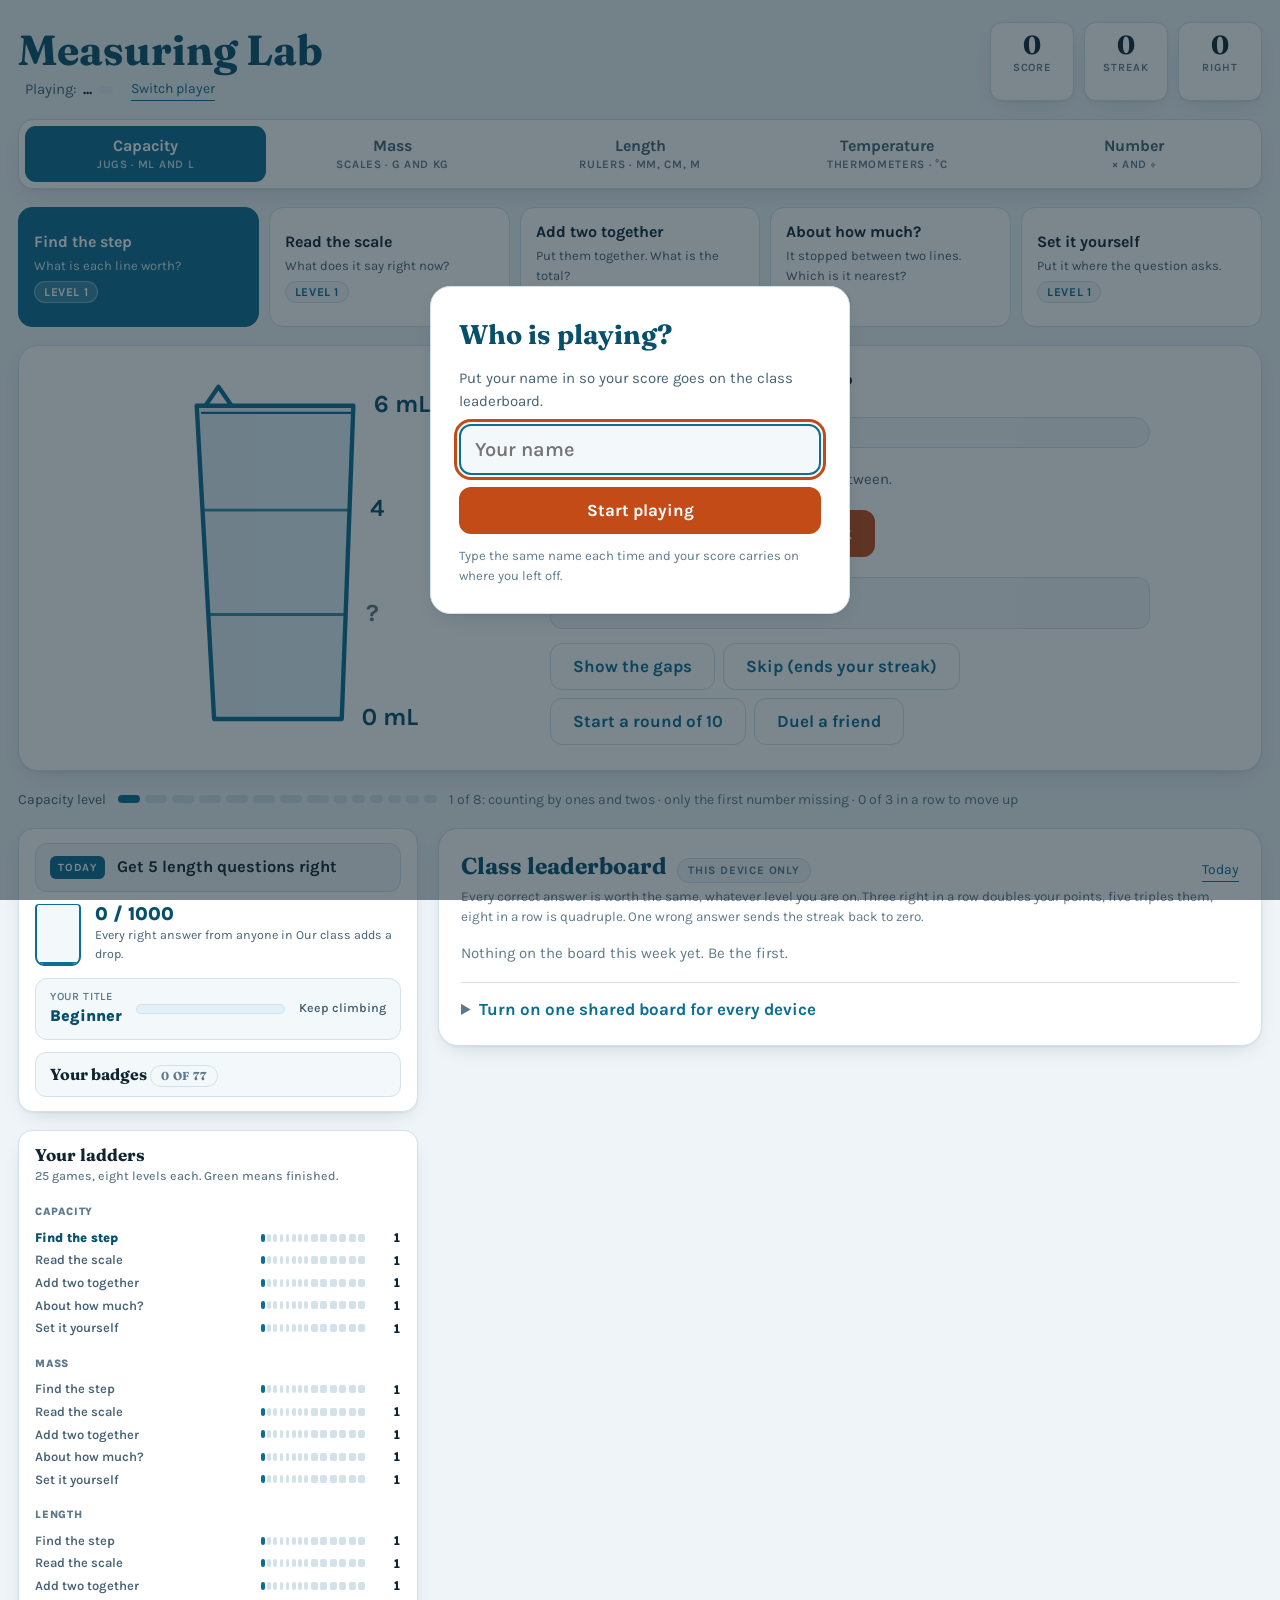
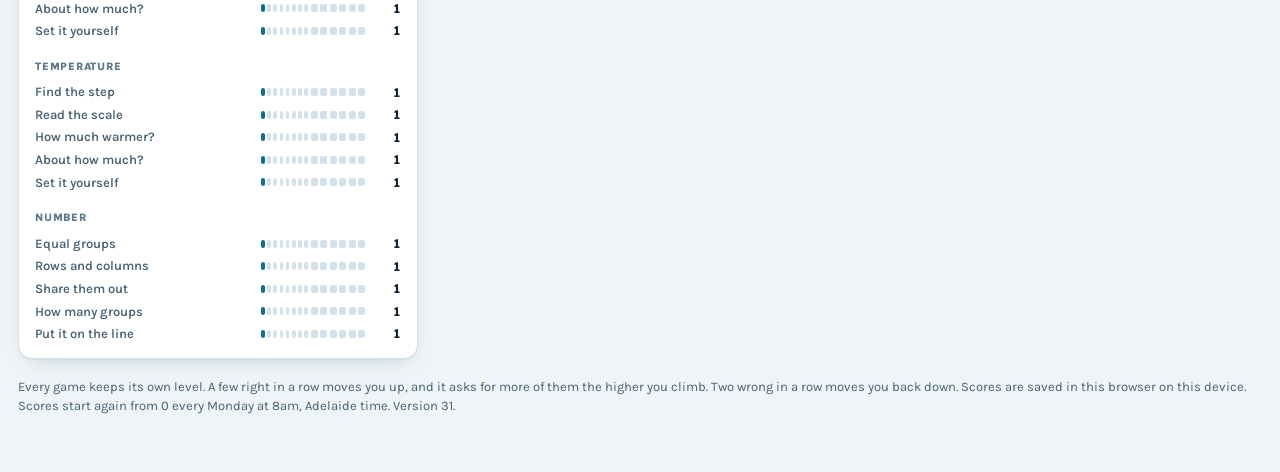
==== commit d56e3f2d: "Add files via upload" ====
--- a/measuring-lab.html
+++ b/measuring-lab.html
@@ -1262,148 +1262,278 @@
   /* ---------- more of what a full jar buys, past the eighth ----------
      Four more jug colours. Each is measured the way the first five were: white on
      the colour for a selected button, and the marks drawn at 80% against white. */
-  body[data-skin="lagoon"] { --water: #0A7C7C; --water-deep: #075A5A;
-                             --water-fill: #C9E2E2; --water-lite: #E6F2F2; }
-  .sw-lagoon { background: #0A7C7C; }
-  body[data-skin="ruby"] { --water: #B02A44; --water-deep: #821E32;
-                             --water-fill: #EED0D6; --water-lite: #F7EAEC; }
-  .sw-ruby { background: #B02A44; }
-  body[data-skin="midnight"] { --water: #3B47A0; --water-deep: #2A3478;
-                             --water-fill: #D4D7EA; --water-lite: #EBEDF6; }
-  .sw-midnight { background: #3B47A0; }
-  body[data-skin="magenta"] { --water: #A12E8C; --water-deep: #7A2169;
-                             --water-fill: #EAD1E6; --water-lite: #F6EAF4; }
-  .sw-magenta { background: #A12E8C; }
-
-  /* Five more backgrounds. Three are dark scenes, so they join the list of
-     backgrounds that bring the words printed straight on the page with them
-     (below); two are light and need nothing. All CSS gradients, no download. */
-
-  /* 10 jars. Dusk: the sky going from violet to the last of the sun. */
+
+  /* Five more backgrounds, each a scene with something moving in it, and each a
+     step richer than the one before (the last, Nebula, has two layers of stars
+     drifting at different speeds and the odd shooting star). The three dark ones
+     bring their words with them, as the older dark backgrounds do (below). All
+     CSS, nothing to download, and everything stops for anyone who has asked
+     their device for reduced motion. */
+  body[data-bg="dusk"], body[data-bg="meadow"], body[data-bg="arctic"], body[data-bg="ember"], body[data-bg="nebula"] {
+    background-size: 100% 100vh; background-repeat: no-repeat; }
+  body[data-bg="dusk"]::before, body[data-bg="meadow"]::before, body[data-bg="arctic"]::before,
+  body[data-bg="ember"]::before, body[data-bg="nebula"]::before, body[data-bg="nebula"]::after {
+    content: ""; position: fixed; top: 0; left: 0; right: 0; bottom: 0; z-index: -1; pointer-events: none; }
+
+  /* 10 jars: Dusk Peaks. Three ridges against the last of the light, a moon, and stars that come out. */
   body[data-bg="dusk"] {
-    background-color: #1A0F36;
+    background-color: #150A30;
     background-image:
-      radial-gradient(120% 16% at 50% 100%, rgba(240,130,90,.34) 0%, transparent 70%),
-      radial-gradient(50% 20% at 50% 106%, rgba(255,190,120,.22) 0%, transparent 70%),
-      linear-gradient(180deg, #170C33 0%, #2A1450 45%, #43205F 80%, #55285F 100%);
-    background-size: 100% 100vh;
-    background-repeat: no-repeat;
-  }
-  /* 12 jars. Meadow: a light one, soft hills under a pale sky. */
+      radial-gradient(60% 45% at 78% 74%, rgba(255,150,90,.55), transparent 70%),
+      radial-gradient(90% 26% at 18% 100%, #231046 0 99%, transparent 100%),
+      radial-gradient(80% 22% at 72% 104%, #1A0B38 0 99%, transparent 100%),
+      radial-gradient(70% 18% at 40% 108%, #120728 0 99%, transparent 100%),
+      radial-gradient(circle at 12% 15%, #FFF3D6 0 1.8%, rgba(255,243,214,.22) 3%, transparent 8%),
+      linear-gradient(180deg, #150A30 0%, #2A1450 40%, #5A2468 68%, #B2476B 86%, #E27A55 100%); }
+  body[data-bg="dusk"]::before {
+    background-image: radial-gradient(circle at 20% 12%, #fff 0 1px, transparent 1.6px), radial-gradient(circle at 55% 8%, #fff 0 1px, transparent 1.6px),
+                      radial-gradient(circle at 80% 18%, #fff 0 1px, transparent 1.6px), radial-gradient(circle at 38% 24%, #fff 0 1px, transparent 1.6px);
+    background-size: 420px 260px; animation: bgtwinkle 5s ease-in-out infinite alternate; }
+  /* 12 jars: Sunny Hills. A light one: rolling hills, a warm sun, clouds drifting across. */
   body[data-bg="meadow"] {
-    background-color: #EEF7E6;
+    background-color: #EAF6E0;
     background-image:
-      radial-gradient(120% 28% at 20% 108%, rgba(120,190,110,.40) 0%, transparent 70%),
-      radial-gradient(110% 24% at 85% 110%, rgba(150,205,120,.38) 0%, transparent 70%),
-      radial-gradient(circle at 82% 8%, rgba(255,240,170,.85) 0 7%, transparent 18%),
-      linear-gradient(180deg, #E4F3F5 0%, #EEF7E6 55%, #E2F1D4 100%);
-    background-size: 100% 100vh;
-    background-repeat: no-repeat;
-  }
-  /* 14 jars. Arctic: pale ice, light slanting through it. */
+      radial-gradient(90% 30% at 15% 104%, #8CC673 0 99%, transparent 100%),
+      radial-gradient(80% 26% at 85% 106%, #A5D48C 0 99%, transparent 100%),
+      radial-gradient(100% 30% at 50% 112%, #BFE3A8 0 99%, transparent 100%),
+      radial-gradient(circle at 84% 9%, rgba(255,244,170,.95) 0 5%, rgba(255,244,170,.35) 9%, transparent 17%),
+      linear-gradient(180deg, #CFEAF7 0%, #E6F4E8 60%, #F3F8DC 100%); }
+  body[data-bg="meadow"]::before {
+    left: -30%; right: auto; width: 160%; bottom: auto; height: 34%; top: 5%;
+    background-image: radial-gradient(ellipse 120px 34px at 12% 40%, rgba(255,255,255,.92), transparent 70%),
+                      radial-gradient(ellipse 170px 42px at 46% 62%, rgba(255,255,255,.88), transparent 70%),
+                      radial-gradient(ellipse 110px 30px at 78% 34%, rgba(255,255,255,.92), transparent 70%);
+    animation: bgclouds 90s linear infinite alternate; }
+  /* 14 jars: Glacier. Pale slabs of ice, and a slow glint of light crossing them. */
   body[data-bg="arctic"] {
-    background-color: #EAF5FA;
+    background-color: #E4F2F8;
     background-image:
-      repeating-linear-gradient(115deg, rgba(255,255,255,.55) 0 22px, rgba(190,225,240,.18) 22px 60px),
-      radial-gradient(90% 40% at 15% 0%, rgba(255,255,255,.9) 0%, transparent 70%),
-      linear-gradient(180deg, #E6F4FA 0%, #D6ECF5 100%);
-    background-size: 100% 100vh;
-    background-repeat: no-repeat;
-  }
-  /* 16 jars. Ember: a dark room with the last of a fire, sparks lifting off it. */
+      linear-gradient(115deg, rgba(255,255,255,.7) 0 18%, transparent 18% 100%),
+      linear-gradient(65deg, transparent 0 40%, rgba(170,215,235,.35) 40% 62%, transparent 62%),
+      linear-gradient(140deg, transparent 0 55%, rgba(255,255,255,.55) 55% 74%, transparent 74%),
+      linear-gradient(180deg, #E9F6FB 0%, #CFE7F1 100%); }
+  body[data-bg="arctic"]::before {
+    background-image: linear-gradient(105deg, transparent 35%, rgba(255,255,255,.6) 50%, transparent 65%);
+    background-size: 250% 100%; animation: bgglint 16s ease-in-out infinite alternate; }
+  /* 16 jars: Ember Forge. A dark room, the glow of the fire at the bottom, sparks lifting off it. */
   body[data-bg="ember"] {
-    background-color: #120707;
+    background-color: #0F0605;
     background-image:
-      radial-gradient(circle at 22% 78%, rgba(255,140,50,.85) 0 1.4px, transparent 1.8px),
-      radial-gradient(circle at 58% 64%, rgba(255,190,90,.75) 0 1.2px, transparent 1.6px),
-      radial-gradient(circle at 81% 82%, rgba(255,120,40,.8) 0 1.5px, transparent 1.9px),
-      radial-gradient(circle at 40% 90%, rgba(255,170,70,.7) 0 1.1px, transparent 1.5px),
-      radial-gradient(130% 24% at 50% 108%, rgba(255,95,30,.55) 0%, transparent 70%),
-      linear-gradient(180deg, #0E0505 0%, #1F0A09 70%, #2B0E0A 100%);
-    background-size: 380px 340px, 380px 340px, 380px 340px, 380px 340px, 100% 100vh, 100% 100vh;
-    background-repeat: repeat, repeat, repeat, repeat, no-repeat, no-repeat;
-  }
-  /* 20 jars. Nebula: a cloud of colour in deep space, the whole year's work. */
+      radial-gradient(120% 22% at 50% 110%, rgba(255,90,25,.50), transparent 70%),
+      radial-gradient(60% 14% at 25% 106%, rgba(255,170,60,.35), transparent 70%),
+      linear-gradient(180deg, #0B0404 0%, #1B0907 70%, #2A0E09 100%); }
+  body[data-bg="ember"]::before {
+    background-image: radial-gradient(circle at 22% 78%, rgba(255,140,50,.95) 0 1.5px, transparent 2px), radial-gradient(circle at 58% 64%, rgba(255,200,90,.85) 0 1.2px, transparent 1.8px),
+                      radial-gradient(circle at 81% 82%, rgba(255,120,40,.9) 0 1.6px, transparent 2.1px), radial-gradient(circle at 40% 92%, rgba(255,170,70,.8) 0 1.1px, transparent 1.7px),
+                      radial-gradient(circle at 68% 30%, rgba(255,150,60,.7) 0 1px, transparent 1.6px);
+    background-size: 360px 520px; animation: bgrise 16s linear infinite; }
+  /* 20 jars: Nebula. Clouds of colour in deep space, two layers of stars, a shooting star now and then. */
   body[data-bg="nebula"] {
-    background-color: #0D0922;
+    background-color: #0B0820;
     background-image:
-      radial-gradient(circle at 15% 22%, rgba(255,255,255,.85) 0 1.3px, transparent 1.6px),
-      radial-gradient(circle at 70% 14%, rgba(255,255,255,.6) 0 1px, transparent 1.3px),
-      radial-gradient(circle at 88% 63%, rgba(255,255,255,.8) 0 1.3px, transparent 1.6px),
-      radial-gradient(circle at 33% 76%, rgba(255,255,255,.55) 0 1px, transparent 1.3px),
-      radial-gradient(60% 40% at 78% 30%, rgba(214,92,200,.36) 0%, transparent 70%),
-      radial-gradient(55% 45% at 22% 60%, rgba(96,120,255,.34) 0%, transparent 70%),
-      linear-gradient(170deg, #1A1042 0%, #0D0922 60%);
-    background-size: 440px 400px, 440px 400px, 440px 400px, 440px 400px, 100% 100vh, 100% 100vh, cover;
-    background-repeat: repeat, repeat, repeat, repeat, no-repeat, no-repeat, no-repeat;
-  }
-  .bgsw[data-bg="dusk"]   { background: linear-gradient(180deg, #2F1553 0%, #5A2468 55%, #E08A55 100%); }
-  .bgsw[data-bg="meadow"] { background: radial-gradient(110% 60% at 30% 110%, #86C275 0 55%, transparent 58%),
-                                        linear-gradient(180deg, #DDF0F3 0%, #EEF7E6 100%); }
-  .bgsw[data-bg="arctic"] { background: repeating-linear-gradient(115deg, #fff 0 4px, #BFE0EE 4px 9px); }
-  .bgsw[data-bg="ember"]  { background: radial-gradient(120% 55% at 50% 110%, #FF6A1F 0%, #7A1D0B 45%, transparent 75%),
-                                        linear-gradient(180deg, #0E0505 0%, #2B0E0A 100%); }
-  .bgsw[data-bg="nebula"] { background: radial-gradient(70% 55% at 70% 30%, rgba(214,92,200,.75) 0%, transparent 70%),
-                                        radial-gradient(60% 55% at 25% 65%, rgba(96,120,255,.7) 0%, transparent 70%),
-                                        #0D0922; }
-
-  /* The same rules as the dark scenes above, for the three new dark ones. */
+      radial-gradient(60% 40% at 78% 28%, rgba(214,92,200,.40), transparent 70%),
+      radial-gradient(55% 45% at 20% 62%, rgba(96,120,255,.38), transparent 70%),
+      radial-gradient(45% 35% at 60% 90%, rgba(60,200,220,.22), transparent 70%),
+      linear-gradient(170deg, #1A1042 0%, #0B0820 65%); }
+  body[data-bg="nebula"]::before {
+    background-image: radial-gradient(circle at 15% 22%, rgba(255,255,255,.9) 0 1.3px, transparent 1.7px), radial-gradient(circle at 70% 14%, rgba(255,255,255,.65) 0 1px, transparent 1.4px),
+                      radial-gradient(circle at 88% 63%, rgba(255,255,255,.85) 0 1.3px, transparent 1.7px), radial-gradient(circle at 33% 76%, rgba(255,255,255,.6) 0 1px, transparent 1.4px),
+                      radial-gradient(circle at 52% 44%, rgba(190,200,255,.7) 0 1px, transparent 1.4px);
+    background-size: 440px 400px; animation: bgdrift 150s linear infinite; }
+  body[data-bg="nebula"]::after {
+    left: -20%; right: auto; bottom: auto; width: 150px; height: 2px; top: 12%;
+    background: linear-gradient(90deg, transparent, #fff); transform: rotate(25deg); opacity: 0;
+    animation: bgshoot 13s linear infinite; }
+  /* the footnote sits over the green hills on this one, so it goes a dark green */
+  body[data-bg="meadow"] .footnote { color: #1B3317; }
+  @keyframes bgtwinkle { from { opacity: .35; } to { opacity: .95; } }
+  @keyframes bgclouds  { from { transform: translateX(0); } to { transform: translateX(16%); } }
+  @keyframes bgglint   { from { background-position: 100% 0; } to { background-position: 0% 0; } }
+  @keyframes bgrise    { from { background-position: 0 0; } to { background-position: 0 -520px; } }
+  @keyframes bgdrift   { from { background-position: 0 0; } to { background-position: -440px 200px; } }
+  @keyframes bgshoot   { 0%, 86% { opacity: 0; transform: translate(0, 0) rotate(25deg); }
+                         88% { opacity: 1; } 100% { opacity: 0; transform: translate(130vw, 62vh) rotate(25deg); } }
+  @media (prefers-reduced-motion: reduce) {
+    body[data-bg]::before, body[data-bg]::after { animation: none !important; }
+    body[data-bg="nebula"]::after { display: none; }
+  }
+  .bgsw[data-bg="dusk"]   { background: radial-gradient(70% 40% at 70% 100%, #E27A55, transparent 70%), linear-gradient(180deg, #150A30, #5A2468 70%); }
+  .bgsw[data-bg="meadow"] { background: radial-gradient(110% 60% at 30% 112%, #8CC673 0 55%, transparent 58%), linear-gradient(180deg, #CFEAF7, #EAF6E0); }
+  .bgsw[data-bg="arctic"] { background: linear-gradient(115deg, #fff 0 25%, #BFE0EE 25% 55%, #fff 55% 75%, #CFE7F1 75%); }
+  .bgsw[data-bg="ember"]  { background: radial-gradient(120% 55% at 50% 112%, #FF6A1F, #7A1D0B 45%, transparent 75%), #0F0605; }
+  .bgsw[data-bg="nebula"] { background: radial-gradient(70% 55% at 70% 30%, rgba(214,92,200,.8), transparent 70%), radial-gradient(60% 55% at 25% 65%, rgba(96,120,255,.75), transparent 70%), #0B0820; }
   body[data-bg="dusk"] .rail, body[data-bg="ember"] .rail, body[data-bg="nebula"] .rail,
   body[data-bg="dusk"] .rail .note, body[data-bg="ember"] .rail .note, body[data-bg="nebula"] .rail .note,
   body[data-bg="dusk"] .footnote, body[data-bg="ember"] .footnote, body[data-bg="nebula"] .footnote,
   body[data-bg="dusk"] .player, body[data-bg="ember"] .player, body[data-bg="nebula"] .player,
-  body[data-bg="dusk"] .player b, body[data-bg="ember"] .player b, body[data-bg="nebula"] .player b
-    { color: #DCE6F3; }
-  body[data-bg="dusk"] .masthead h1, body[data-bg="ember"] .masthead h1,
-  body[data-bg="nebula"] .masthead h1 { color: #F2F6FD; }
+  body[data-bg="dusk"] .player b, body[data-bg="ember"] .player b, body[data-bg="nebula"] .player b { color: #DCE6F3; }
+  body[data-bg="dusk"] .masthead h1, body[data-bg="ember"] .masthead h1, body[data-bg="nebula"] .masthead h1 { color: #F2F6FD; }
   body[data-bg="dusk"] .linky, body[data-bg="ember"] .linky, body[data-bg="nebula"] .linky,
-  body[data-bg="dusk"] .mytitle, body[data-bg="ember"] .mytitle, body[data-bg="nebula"] .mytitle
-    { color: #F2F8FF; background: rgba(255,255,255,.22); }
+  body[data-bg="dusk"] .mytitle, body[data-bg="ember"] .mytitle, body[data-bg="nebula"] .mytitle { color: #F2F8FF; background: rgba(255,255,255,.22); }
   body[data-bg="dusk"] .avi.big, body[data-bg="ember"] .avi.big, body[data-bg="nebula"] .avi.big { stroke: #BBDFF6; }
-  body[data-bg="dusk"] .pip, body[data-bg="ember"] .pip, body[data-bg="nebula"] .pip
-    { background: rgba(255,255,255,.28); }
+  body[data-bg="dusk"] .pip, body[data-bg="ember"] .pip, body[data-bg="nebula"] .pip { background: rgba(255,255,255,.28); }
 
   /* Lava's footnote sits over the glow at the bottom and measured about 3.3:1,
      under the 4.5 a line of small print needs. Whiter, with a dark edge. */
   body[data-bg="lava"] .footnote { color: #FFFFFF; text-shadow: 0 1px 3px rgba(0,0,0,.75); }
 
-  /* ---------- frames: a ring round a character, seen on the class board too ---------- */
+
+  /* ============ the premium tier, for the jars past the eighth ============
+     Galaxy, Volcano and Neon are whole re-themes with a moving liquid and a
+     glowing instrument, not a change of colour. Anything that came after them
+     had to be at least that, so these four are each a full theme with their own
+     moving parts: Borealis has a drifting aurora across the cards, Opal a
+     pearly sheen that slowly shifts, Midas a band of light that sweeps across
+     like gold foil, and Prism a holographic spectrum with the whole range
+     running through the liquid and round the glass. Every colour was measured:
+     the ink on the cards 7:1 or better, the small print 4.5:1, and the label on
+     a selected button 4.5:1. */
+  body[data-skin="borealis"] {
+    --paper: #04141A; --card: #0B2530; --card-sunk: #071C25; --edge: #1F5260;
+    --ink: #E9FBF6; --ink-soft: #A9D8CF; --ink-faint: #6FA59B;
+    --water: #3EE6B0; --water-deep: #9CF5DA; --water-fill: #0E4A45; --water-lite: #0A3A3A;
+    --zest: #B58CFF; --zest-soft: #271A4A; --leaf: #6BFFB0; --leaf-soft: #0E2C1F;
+  }
+  body[data-skin="borealis"] .glass, body[data-skin="borealis"] .rim, body[data-skin="borealis"] .grad,
+  body[data-skin="borealis"] .dialtrack, body[data-skin="borealis"] .rulerbody, body[data-skin="borealis"] .face
+    { animation: borealisline 9s linear infinite; filter: drop-shadow(0 0 5px rgba(62,230,176,.65)); }
+  body[data-skin="borealis"] .liquid, body[data-skin="borealis"] .ribbon, body[data-skin="borealis"] .dialfill
+    { animation: borealisfill 9s linear infinite; }
+  body[data-skin="borealis"] .stage, body[data-skin="borealis"] #board {
+    background-image: linear-gradient(115deg, transparent 0%, rgba(62,230,176,.13) 28%, rgba(92,200,255,.10) 48%, rgba(181,140,255,.14) 70%, transparent 100%);
+    background-size: 220% 100%; animation: auroradrift 16s ease-in-out infinite alternate; }
+  @keyframes borealisline { 0% { stroke: #3EE6B0; } 33% { stroke: #5CC8FF; } 66% { stroke: #B58CFF; } 100% { stroke: #3EE6B0; } }
+  @keyframes borealisfill { 0% { fill: #0F6B5E; } 33% { fill: #15527F; } 66% { fill: #43307F; } 100% { fill: #0F6B5E; } }
+  @keyframes auroradrift { from { background-position: 0% 0; } to { background-position: 100% 0; } }
+
+  body[data-skin="opal"] {
+    --paper: #F3F1FA; --card: #FFFFFF; --card-sunk: #F6F4FC; --edge: #D9D3EC;
+    --ink: #2B2545; --ink-soft: #5A5378; --ink-faint: #8982A8;
+    --water: #6B4FC8; --water-deep: #4B34A0; --water-fill: #DCD3F7; --water-lite: #EFEAFC;
+    --zest: #C23A82; --zest-soft: #FCE3EF;
+  }
+  body[data-skin="opal"] {
+    background-image: repeating-linear-gradient(135deg, rgba(255,255,255,.55) 0 18px, rgba(214,205,246,.18) 18px 36px); }
+  body[data-skin="opal"] .glass, body[data-skin="opal"] .rim, body[data-skin="opal"] .grad,
+  body[data-skin="opal"] .dialtrack, body[data-skin="opal"] .rulerbody, body[data-skin="opal"] .face
+    { filter: drop-shadow(0 3px 8px rgba(107,79,200,.32)); }
+  body[data-skin="opal"] .liquid, body[data-skin="opal"] .ribbon, body[data-skin="opal"] .dialfill
+    { animation: opalfill 8s ease-in-out infinite; }
+  body[data-skin="opal"] .stage, body[data-skin="opal"] #board {
+    background-image: linear-gradient(120deg, rgba(168,221,240,.30), rgba(244,185,218,.30), rgba(203,184,245,.30), rgba(168,221,240,.30));
+    background-size: 300% 100%; animation: opalsheen 14s linear infinite; }
+  @keyframes opalfill { 0% { fill: #CBB8F5; } 33% { fill: #A8DDF0; } 66% { fill: #F4B9DA; } 100% { fill: #CBB8F5; } }
+  @keyframes opalsheen { from { background-position: 0% 0; } to { background-position: 300% 0; } }
+
+  body[data-skin="midas"] {
+    --paper: #0E0B05; --card: #1C160A; --card-sunk: #151007; --edge: #5A4614;
+    --ink: #FFF6DC; --ink-soft: #E0CB8F; --ink-faint: #A8924F;
+    --water: #E8B923; --water-deep: #FFE08A; --water-fill: #4A3A0C; --water-lite: #2E2409;
+    --zest: #FF9F43; --zest-soft: #3A240B; --leaf: #E8B923; --leaf-soft: #3A2E0A;
+  }
+  body[data-skin="midas"] .glass, body[data-skin="midas"] .rim, body[data-skin="midas"] .grad,
+  body[data-skin="midas"] .dialtrack, body[data-skin="midas"] .rulerbody, body[data-skin="midas"] .face
+    { filter: drop-shadow(0 0 6px rgba(232,185,35,.6)); }
+  body[data-skin="midas"] .liquid, body[data-skin="midas"] .ribbon, body[data-skin="midas"] .dialfill
+    { animation: midasfill 4s ease-in-out infinite; }
+  body[data-skin="midas"] .stage, body[data-skin="midas"] #board {
+    background-image: linear-gradient(105deg, transparent 38%, rgba(255,224,138,.13) 50%, transparent 62%);
+    background-size: 260% 100%; animation: foilsweep 7s linear infinite; }
+  @keyframes midasfill { 0%, 100% { fill: #5A4510; } 50% { fill: #8A6A14; } }
+  @keyframes foilsweep { from { background-position: 130% 0; } to { background-position: -30% 0; } }
+
+  body[data-skin="prism"] {
+    --paper: #070810; --card: #121428; --card-sunk: #0C0E1E; --edge: #3A3F7A;
+    --ink: #F4F5FF; --ink-soft: #C0C4EE; --ink-faint: #878CC4;
+    --water: #7C8CFF; --water-deep: #C9D0FF; --water-fill: #1D2152; --water-lite: #14183E;
+    --zest: #FFD166; --zest-soft: #3A2E0F; --leaf: #5CF2A6; --leaf-soft: #0E2C22;
+  }
+  body[data-skin="prism"] .glass, body[data-skin="prism"] .rim, body[data-skin="prism"] .grad,
+  body[data-skin="prism"] .dialtrack, body[data-skin="prism"] .rulerbody, body[data-skin="prism"] .face
+    { animation: prismline 9s linear infinite; filter: drop-shadow(0 0 5px rgba(255,255,255,.4)); }
+  body[data-skin="prism"] .liquid, body[data-skin="prism"] .ribbon, body[data-skin="prism"] .dialfill
+    { animation: prismfill 9s linear infinite; }
+  body[data-skin="prism"] .stage, body[data-skin="prism"] #board {
+    background-image: linear-gradient(125deg, rgba(255,92,138,.09), rgba(255,179,71,.09), rgba(245,230,99,.09), rgba(92,242,166,.09), rgba(92,200,255,.09), rgba(181,140,255,.09), rgba(255,92,138,.09));
+    background-size: 400% 100%; animation: prismsheen 18s linear infinite; }
+  @keyframes prismline { 0% { stroke: #FF5C8A; } 17% { stroke: #FFB347; } 33% { stroke: #F5E663; } 50% { stroke: #5CF2A6; } 67% { stroke: #5CC8FF; } 83% { stroke: #B58CFF; } 100% { stroke: #FF5C8A; } }
+  @keyframes prismfill { 0% { fill: #5A1F3F; } 17% { fill: #7A3A1F; } 33% { fill: #5A5A1F; } 50% { fill: #1F6A5A; } 67% { fill: #1F3F7A; } 83% { fill: #43307F; } 100% { fill: #5A1F3F; } }
+  @keyframes prismsheen { from { background-position: 0% 0; } to { background-position: 400% 0; } }
+
+  /* a selected button is bright on these three, so its words go dark */
+  body[data-skin="borealis"] .measure[aria-pressed="true"],
+  body[data-skin="midas"] .measure[aria-pressed="true"],
+  body[data-skin="prism"] .measure[aria-pressed="true"],
+  body[data-skin="borealis"] .mode[aria-pressed="true"],
+  body[data-skin="midas"] .mode[aria-pressed="true"],
+  body[data-skin="prism"] .mode[aria-pressed="true"],
+  body[data-skin="borealis"] .chal-flag,
+  body[data-skin="midas"] .chal-flag,
+  body[data-skin="prism"] .chal-flag { color: #07131A; }
+  body[data-skin="borealis"] .measure[aria-pressed="true"] small,
+  body[data-skin="midas"] .measure[aria-pressed="true"] small,
+  body[data-skin="prism"] .measure[aria-pressed="true"] small,
+  body[data-skin="borealis"] .mode[aria-pressed="true"] em,
+  body[data-skin="midas"] .mode[aria-pressed="true"] em,
+  body[data-skin="prism"] .mode[aria-pressed="true"] em,
+  body[data-skin="borealis"] .mode[aria-pressed="true"] .lvl,
+  body[data-skin="midas"] .mode[aria-pressed="true"] .lvl,
+  body[data-skin="prism"] .mode[aria-pressed="true"] .lvl { color: rgba(7,19,26,.8); }
+  .sw-borealis { background: linear-gradient(135deg, #3EE6B0, #5CC8FF, #B58CFF); }
+  .sw-opal     { background: linear-gradient(135deg, #CBB8F5, #A8DDF0, #F4B9DA); }
+  .sw-midas    { background: linear-gradient(135deg, #8A6A14, #E8B923, #FFE08A); }
+  .sw-prism    { background: conic-gradient(#FF5C8A, #FFB347, #F5E663, #5CF2A6, #5CC8FF, #B58CFF, #FF5C8A); }
+  @media (prefers-reduced-motion: reduce) {
+    body[data-skin="borealis"] .glass, body[data-skin="borealis"] .rim, body[data-skin="borealis"] .grad, body[data-skin="borealis"] .dialtrack, body[data-skin="borealis"] .rulerbody, body[data-skin="borealis"] .face, body[data-skin="borealis"] .liquid, body[data-skin="borealis"] .ribbon, body[data-skin="borealis"] .dialfill, body[data-skin="borealis"] .stage, body[data-skin="borealis"] #board,
+    body[data-skin="opal"] .liquid, body[data-skin="opal"] .ribbon, body[data-skin="opal"] .dialfill, body[data-skin="opal"] .stage, body[data-skin="opal"] #board,
+    body[data-skin="midas"] .liquid, body[data-skin="midas"] .ribbon, body[data-skin="midas"] .dialfill, body[data-skin="midas"] .stage, body[data-skin="midas"] #board,
+    body[data-skin="prism"] .glass, body[data-skin="prism"] .rim, body[data-skin="prism"] .grad, body[data-skin="prism"] .dialtrack, body[data-skin="prism"] .rulerbody, body[data-skin="prism"] .face, body[data-skin="prism"] .liquid, body[data-skin="prism"] .ribbon, body[data-skin="prism"] .dialfill, body[data-skin="prism"] .stage, body[data-skin="prism"] #board { animation: none !important; }
+  }
+
+  /* ---------- frames: a ring round a character, seen on the class board too ----------
+     They get richer the further a class goes. The first few are plain rings; from
+     the middle of the list they are metal, then light that moves. */
+  .fsw { width: 15px; height: 15px; border-radius: 50%; flex: none; background: #fff; border: 1px solid transparent; }
   .avi[class*="frame-"] { border-radius: 50%; padding: 2px; }
   .frame-ring       { box-shadow: 0 0 0 2px var(--water); }
-  .frame-goldring   { box-shadow: 0 0 0 2px #C99A12, 0 0 0 4px #F6E3A1; }
+  .frame-goldring   { border: 2px solid transparent;
+                      background: linear-gradient(#fff, #fff) padding-box, conic-gradient(from 200deg, #F6E3A1, #C99A12, #FFF1B8, #A97C0B, #F6E3A1) border-box; }
   .frame-dashed     { outline: 2px dashed var(--water-deep); outline-offset: 2px; }
-  .frame-glow       { box-shadow: 0 0 0 1.5px #E8B923, 0 0 7px 3px rgba(240,190,50,.75); }
-  .frame-double     { box-shadow: 0 0 0 2px #fff, 0 0 0 4px var(--water); }
-  .frame-rainbowring { border: 3px solid transparent;
-                       background: linear-gradient(#fff, #fff) padding-box,
-                         conic-gradient(#E5484D, #F2A71B, #F5D90A, #30A46C, #3E8FF0, #8E4EC6, #E5484D) border-box; }
-  .frame-blaze      { box-shadow: 0 0 0 2px #E8590C, 0 0 8px 3px rgba(240,100,20,.7); }
-  .frame-diamond    { box-shadow: 0 0 0 2px #35B8E0, 0 0 0 4px #fff, 0 0 8px 4px rgba(90,200,240,.75); }
-  .frame-summit     { box-shadow: 0 0 0 2px #6E56CF, 0 0 10px 3px rgba(110,86,207,.7); }
-  /* the same rings, small, on the picker buttons */
-  .fsw { width: 15px; height: 15px; border-radius: 50%; flex: none; background: #fff; border: 1px solid transparent; }
-  .fsw.frame-rainbowring { border: 3px solid transparent;
-                           background: linear-gradient(#fff, #fff) padding-box,
-                             conic-gradient(#E5484D, #F2A71B, #F5D90A, #30A46C, #3E8FF0, #8E4EC6, #E5484D) border-box; }
+  .frame-glow       { box-shadow: 0 0 0 1.5px #E8B923, 0 0 6px 2px rgba(240,190,50,.6); animation: framepulse 2.6s ease-in-out infinite; }
+  .frame-double     { border: 2px solid transparent;
+                      background: linear-gradient(#fff, #fff) padding-box, linear-gradient(135deg, var(--water), var(--zest)) border-box;
+                      box-shadow: 0 0 0 2px #fff, 0 0 0 4px var(--water); }
+  .frame-rainbowring { border: 3px solid transparent; background: linear-gradient(#fff, #fff) padding-box, linear-gradient(90deg, #E5484D, #F2A71B, #F5D90A, #30A46C, #3E8FF0, #8E4EC6, #E5484D) border-box; background-size: 100% 100%, 64px 100%; background-repeat: no-repeat, repeat-x; animation: ringslide 3s linear infinite;
+                      }
+  .frame-blaze      { border: 3px solid transparent; background: linear-gradient(#fff, #fff) padding-box, linear-gradient(90deg, #E8590C, #FFC53D, #E5484D, #E8590C) border-box; background-size: 100% 100%, 48px 100%; background-repeat: no-repeat, repeat-x; animation: ringslide 1.4s linear infinite;
+                      box-shadow: 0 0 8px 2px rgba(240,100,20,.65); }
+  .frame-diamond    { border: 3px solid transparent; background: linear-gradient(#fff, #fff) padding-box, linear-gradient(90deg, #FFFFFF, #7FE3FF, #35B8E0, #FFFFFF) border-box; background-size: 100% 100%, 52px 100%; background-repeat: no-repeat, repeat-x; animation: ringslide 2.4s linear infinite;
+                      box-shadow: 0 0 8px 2px rgba(90,200,240,.7); }
+  .frame-summit     { border: 3px solid transparent; background: linear-gradient(#fff, #fff) padding-box, linear-gradient(90deg, #6E56CF, #35B8E0, #E879F9, #6E56CF) border-box; background-size: 100% 100%, 60px 100%; background-repeat: no-repeat, repeat-x; animation: ringslide 3.4s linear infinite;
+                      box-shadow: 0 0 10px 3px rgba(110,86,207,.7); animation: ringslide 3.4s linear infinite, framepulse 3s ease-in-out infinite; }
   .fsw.frame-none { box-shadow: none; border-color: var(--edge); }
-
-  /* ---------- flame colours, earned with long streaks ---------- */
-  body[data-flame="blue"]   .flame { fill: #2F80FF; }
-  body[data-flame="violet"] .flame { fill: #8B4DFF; }
-  body[data-flame="jade"]   .flame { fill: #14B87A; }
-  body[data-flame="white"]  .flame { fill: #FFF3C4; stroke: #E8A400; stroke-width: 1.3; }
-  body[data-flame="rainbow"] .flame { animation: flicker 1.1s ease-in-out infinite, flamehue 3s linear infinite; }
-  @keyframes flamehue {
-    0% { fill: #E5484D; } 17% { fill: #F2A71B; } 33% { fill: #F5D90A; }
-    50% { fill: #30A46C; } 67% { fill: #3E8FF0; } 83% { fill: #8E4EC6; } 100% { fill: #E5484D; }
-  }
-  @media (prefers-reduced-motion: reduce) { body[data-flame="rainbow"] .flame { animation: none; fill: #8E4EC6; } }
-  .sw-flame-ember   { background: #E8590C; }
-  .sw-flame-blue    { background: #2F80FF; }
-  .sw-flame-violet  { background: #8B4DFF; }
-  .sw-flame-jade    { background: #14B87A; }
-  .sw-flame-white   { background: #FFF3C4; box-shadow: inset 0 0 0 2px #E8A400; }
-  .sw-flame-rainbow { background: conic-gradient(#E5484D, #F2A71B, #F5D90A, #30A46C, #3E8FF0, #8E4EC6, #E5484D); }
+  @keyframes ringslide { from { background-position: 0 0, 0 0; } to { background-position: 0 0, 64px 0; } }
+  @keyframes framepulse { 0%, 100% { filter: brightness(1); } 50% { filter: brightness(1.25); } }
+  @media (prefers-reduced-motion: reduce) { [class*="frame-"] { animation: none !important; } }
+
+  /* ---------- flame colours, earned with long streaks ----------
+     A flat colour at the start, then a gradient (dark at the root, bright at
+     the tip), then a glow, then a white-hot core, then the whole spectrum
+     turning. The gradients are defined once, in the hidden drawing at the top
+     of the page. */
+  body[data-flame="blue"]   .flame { fill: url(#fg-blue);   filter: drop-shadow(0 0 2px rgba(47,128,255,.7)); }
+  body[data-flame="violet"] .flame { fill: url(#fg-violet); filter: drop-shadow(0 0 3px rgba(139,77,255,.8)); }
+  body[data-flame="jade"]   .flame { fill: url(#fg-jade);   filter: drop-shadow(0 0 3px rgba(20,184,122,.8)); }
+  body[data-flame="white"]  .flame { fill: url(#fg-white);  stroke: #E8A400; stroke-width: 1.1; filter: drop-shadow(0 0 4px rgba(255,226,120,.95)); }
+  body[data-flame="rainbow"] .flame { fill: url(#fg-rainbow); animation: flicker 1.1s ease-in-out infinite, flamehue 4s linear infinite; }
+  @keyframes flamehue { from { filter: hue-rotate(0deg) drop-shadow(0 0 4px rgba(255,255,255,.7)); } to { filter: hue-rotate(360deg) drop-shadow(0 0 4px rgba(255,255,255,.7)); } }
+  @media (prefers-reduced-motion: reduce) { body[data-flame="rainbow"] .flame { animation: none; } }
+  .sw-flame-ember   { background: linear-gradient(0deg, #C2410C, #F97316 55%, #FDE047); }
+  .sw-flame-blue    { background: linear-gradient(0deg, #1747D9, #2F80FF 55%, #A5ECFF); }
+  .sw-flame-violet  { background: linear-gradient(0deg, #5B21B6, #8B4DFF 55%, #E9B8FF); }
+  .sw-flame-jade    { background: linear-gradient(0deg, #047857, #14B87A 55%, #B9F7A0); }
+  .sw-flame-white   { background: linear-gradient(0deg, #FF9F1C, #FFE27A 45%, #FFFFFF); box-shadow: inset 0 0 0 2px #E8A400; }
+  .sw-flame-rainbow { background: linear-gradient(0deg, #FF3B30, #FF9500, #FFD60A, #30D158, #0A84FF, #BF5AF2); }
 
 
 
@@ -2115,7 +2245,7 @@
      width is taken from what height is left after the header, the activity cards
      and the question text, which are a fixed 330 or so pixels. */
   @media (orientation: landscape) and (max-height: 840px) and (min-width: 761px) {
-    .bench.pair[data-shape="ruler"] svg { max-width: min(760px, calc(100vh - 330px)); }
+    .bench.pair[data-shape="ruler"] svg { max-width: min(760px, calc(100vh - 370px)); }
   }
 
   /* An iPad held upright has plenty of height and not much width, so a pair of
@@ -2227,6 +2357,13 @@
   .nunknown  { fill: var(--zest); }
 </style>
 
+<svg width="0" height="0" style="position:absolute" aria-hidden="true" focusable="false"><defs>
+  <linearGradient id="fg-blue" x1="0" y1="1" x2="0" y2="0"><stop offset="0" stop-color="#1747D9"/><stop offset=".55" stop-color="#2F80FF"/><stop offset="1" stop-color="#A5ECFF"/></linearGradient>
+  <linearGradient id="fg-violet" x1="0" y1="1" x2="0" y2="0"><stop offset="0" stop-color="#5B21B6"/><stop offset=".55" stop-color="#8B4DFF"/><stop offset="1" stop-color="#E9B8FF"/></linearGradient>
+  <linearGradient id="fg-jade" x1="0" y1="1" x2="0" y2="0"><stop offset="0" stop-color="#047857"/><stop offset=".55" stop-color="#14B87A"/><stop offset="1" stop-color="#B9F7A0"/></linearGradient>
+  <linearGradient id="fg-white" x1="0" y1="1" x2="0" y2="0"><stop offset="0" stop-color="#FF9F1C"/><stop offset=".45" stop-color="#FFE27A"/><stop offset="1" stop-color="#FFFFFF"/></linearGradient>
+  <linearGradient id="fg-rainbow" x1="0" y1="1" x2="0" y2="0"><stop offset="0" stop-color="#FF3B30"/><stop offset=".2" stop-color="#FF9500"/><stop offset=".4" stop-color="#FFD60A"/><stop offset=".6" stop-color="#30D158"/><stop offset=".8" stop-color="#0A84FF"/><stop offset="1" stop-color="#BF5AF2"/></linearGradient>
+</defs></svg>
 <div class="wrap">
   <header class="masthead">
     <div>
@@ -2236,7 +2373,7 @@
         &nbsp;<button class="linky" id="switch">Switch player</button></p>
     </div>
     <div class="scoreboard">
-      <div class="stat" id="stat-score"><b id="s-score">0</b><span>Score</span></div>
+      <div class="stat" id="stat-score" title="This week's points. They start again from 0 every Monday at 8am, Adelaide time."><b id="s-score">0</b><span>Score</span></div>
       <div class="stat" id="stat-streak"><b id="s-streak">0</b><span>Streak</span>
         <span class="flames" id="flames"></span></div>
       <div class="stat"><b id="s-correct">0</b><span>Right</span></div>
@@ -3817,7 +3954,7 @@
 
      The two of them are gold rather than green, everywhere a level is shown. */
   var MAX_LEVEL = 8;
-  var GAME_VERSION = "30";
+  var GAME_VERSION = "31";
   var STRETCH_MAX = 14;
   function isStretch(lv) { return (lv | 0) > MAX_LEVEL; }
   /* The first two rungs stay inside 100 so a child working at a reception or
@@ -5669,7 +5806,8 @@
 
   /* ================================================ chrome */
   function updateChrome() {
-    document.getElementById("s-score").textContent = state.score;
+    noteWeek();
+    document.getElementById("s-score").textContent = state.weekScore;   // this week's points; the all-time total is on the All time board
     document.getElementById("s-correct").textContent = state.correct;
     document.getElementById("s-streak").textContent = state.streak;
     document.getElementById("stat-streak").className =
@@ -5982,7 +6120,7 @@
 
   /* ================================================ shared board */
   var shared = { on: !!CONFIG.SHARED_URL, rows: [], duels: [], settled: [],
-                 inboxMax: 5, status: "", loaded: false,
+                 inboxMax: 5, status: "", loaded: false, log: [], fails: 0, kind: "", outLog: [],
                  pending: false, timer: null, tries: 0, lastPush: 0, ease: 1,
                  /* The jar as the sheet last described it. The goal and the
                     reward are typed into the sheet, not into this file, so
@@ -6014,6 +6152,28 @@
     catch (e) { /* only a courtesy */ }
   }
   if (!LAB) wakeSheet();
+
+  /* An iPad that has been asleep, or a Home Screen app that has been in the
+     background, wakes with its connections dead. The first request after that
+     often fails while the Wi-Fi catches up, so waking is treated as a reason to
+     try again quietly, a moment later, rather than waiting for the next timer. */
+  function resumed() {
+    setTimeout(function () {
+      if (!shared.on || !classReady) return;
+      wakeSheet();
+      pullShared(true);
+      if (state.name && state.score > 0 && !shared.pending && Date.now() - (shared.lastPush || 0) > 5000) pushShared();
+    }, 800);
+  }
+  document.addEventListener("visibilitychange", function () {
+    if (document.visibilityState === "visible") resumed();
+  });
+  window.addEventListener("online", resumed);
+  window.addEventListener("pageshow", function (e) { if (e.persisted) resumed(); });
+  window.__shared = function () { return shared; };
+  window.__pull = function (q) { return pullShared(q); };
+  window.__push = function () { return pushShared(); };
+  window.__netTimeout = function (ms) { NET_TIMEOUT = ms; };
   document.addEventListener("visibilitychange", function () {
     if (document.visibilityState === "visible") wakeSheet();
   });
@@ -6239,13 +6399,9 @@
   function pullShared(quiet) {
     if (!shared.on || !classReady) return Promise.resolve();
     if (!quiet) { shared.status = "reading"; drawBoard(); }
-    return fetch(sharedUrl({ action: "list", room: CLASS }), { method: "GET", redirect: "follow" })
-      .then(function (r) { return r.json(); })
-      .then(takeRows)
-      .catch(function (err) {
-        shared.status = "offline";
-        shared.why = "no answer at all: " + (err && err.message ? err.message : String(err));
-      })
+    return fetchSheet(sharedUrl({ action: "list", room: CLASS }), { method: "GET", redirect: "follow" })
+      .then(function (data) { if (takeRows(data)) noteOk(); })
+      .catch(function (err) { noteFail(err); shared.status = "offline"; })
       .then(function () { drawBoard(); });
   }
 
@@ -6253,6 +6409,7 @@
     return JSON.stringify({
       action: action, light: action === "submit" ? 1 : 0, room: CLASS, name: state.name, best: state.score,
       teacher: TEACHER ? TEACHER_CODE : "",
+      connlog: shared.outLog || [],
       bestStreak: state.bestStreak, right: state.correct,
       levels: state.levels, scores: state.byMeasure, tally: state.tally,
       // which reset this device has seen, so the sheet can ignore a post that
@@ -6274,6 +6431,80 @@
      watching a board that never moves. Posting every thirty seconds or so
      carries exactly the same information, since each post sends the running
      total rather than a difference. */
+  /* ---- every request to the sheet goes through here ----
+     Three things were wrong with a bare fetch. It had no clock on it, so on an
+     iPad that had just woken up a stalled connection could hang for a minute or
+     more and the game sat waiting. Every kind of failure, including Google
+     answering with an error web page instead of data, was reported as the same
+     thing ("can't reach the sheet"). And nobody could tell afterwards which it
+     had been. Now each request gives up after twenty seconds, a failure says
+     what kind it was in plain words, and the last few are kept and handed to the
+     sheet's Connection log with the next post that does get through, so a
+     teacher can read what actually happened on a child's iPad. */
+  var NET_TIMEOUT = 20000;
+
+  function sheetError(kind, detail) {
+    var e = new Error(detail);
+    e.kind = kind;
+    e.detail = detail;
+    return e;
+  }
+
+  function fetchSheet(url, opts, ms) {
+    var wait = ms || NET_TIMEOUT, timedOut = false, timer = 0;
+    var ctl = typeof AbortController === "function" ? new AbortController() : null;
+    opts = opts || {};
+    if (ctl) {
+      opts.signal = ctl.signal;
+      timer = setTimeout(function () { timedOut = true; ctl.abort(); }, wait);
+    }
+    return fetch(url, opts)
+      .then(function (r) {
+        return r.text().then(function (txt) {
+          clearTimeout(timer);
+          var data = null;
+          try { data = JSON.parse(txt); } catch (e) { data = null; }
+          if (data && typeof data === "object") return data;
+          var said = String(txt || "").replace(/<style[\s\S]*?<\/style>|<script[\s\S]*?<\/script>/gi, " ")
+                       .replace(/<[^>]*>/g, " ").replace(/\s+/g, " ").trim().slice(0, 90);
+          if (!r.ok) throw sheetError("http", "HTTP " + r.status + (said ? ": " + said : ""));
+          throw sheetError("page", "a web page came back instead of data" + (said ? ": " + said : " (it was empty)"));
+        });
+      })
+      .catch(function (err) {
+        clearTimeout(timer);
+        if (err && err.kind) throw err;
+        if (timedOut) throw sheetError("timeout", "no answer in " + Math.round(wait / 1000) + " seconds");
+        if (typeof navigator !== "undefined" && navigator.onLine === false) {
+          throw sheetError("offline", "the device has no internet connection");
+        }
+        throw sheetError("network", "the connection failed (" + (err && err.message ? err.message : "no reason given") + ")");
+      });
+  }
+
+  function noteFail(err) {
+    shared.fails = (shared.fails || 0) + 1;
+    shared.kind = err && err.kind ? err.kind : "network";
+    shared.why = err && err.detail ? err.detail : String((err && err.message) || err);
+    shared.log.push({
+      at: new Date().toISOString(), kind: shared.kind, detail: shared.why,
+      app: (typeof navigator !== "undefined" && navigator.standalone) ? "homescreen" : "browser",
+      ver: GAME_VERSION
+    });
+    if (shared.log.length > 12) shared.log.shift();
+  }
+
+  function noteOk() { shared.fails = 0; shared.kind = ""; shared.lastOk = Date.now(); }
+
+  /* What the likely cause is, for the teacher, by kind. */
+  var CAUSE = {
+    timeout: "The request hung. Usually a weak or just-woken connection, or Google being slow.",
+    network: "The connection failed before Google answered. Usually Wi-Fi dropping out, or a school filter.",
+    offline: "The device says it has no internet connection.",
+    page: "Google, or a school filter, sent back a web page instead of data. That is Google being briefly unavailable, or a filter's block page.",
+    http: "The server answered with an error code."
+  };
+
   var PUSH_GAP = 30000;
   var PUSH_JITTER = 10000;
   var MAX_RETRIES = 12;
@@ -6295,19 +6526,19 @@
     shared.status = "sending";
     shared.lastPush = Date.now();
     drawBoard();
-    return fetch(CONFIG.SHARED_URL, {
+    shared.outLog = shared.log.slice(0, 10);
+    var sentN = shared.outLog.length;
+    return fetchSheet(CONFIG.SHARED_URL, {
       method: "POST", redirect: "follow",
       headers: { "Content-Type": "text/plain;charset=utf-8" },
       body: payload("submit")
     })
-      .then(function (r) { return r.json(); })
-      .then(function (data) { if (!takeRows(data)) retryPush(); })
-      .catch(function (err) {
-        shared.status = "offline";
-        shared.why = "no answer at all: " + (err && err.message ? err.message : String(err));
-        retryPush();
+      .then(function (data) {
+        if (takeRows(data)) { noteOk(); shared.log.splice(0, sentN); }   // the sheet has the list now
+        else retryPush();
       })
-      .then(function () { drawBoard(); });
+      .catch(function (err) { noteFail(err); shared.status = "offline"; retryPush(); })
+      .then(function () { shared.outLog = []; drawBoard(); });
   }
 
   /* A refused write comes back and tries again, backing off a little further
@@ -6396,7 +6627,7 @@
     { id: "week",  next: "Today",     heading: ", this week",  score: "weekScore" },
     { id: "today", next: "All time",  heading: ", today",      score: "dayScore" }
   ];
-  var viewAt = 0;
+  var viewAt = 1;   // opens on This week, because that is the score that starts again every Monday
   function view() { return BOARD_VIEWS[viewAt]; }
   var weekView = false;   // kept: "not the all-time board" is asked for a lot
 
@@ -6497,7 +6728,6 @@
   // the tests read the true player count from here, so a display cap can
   // never quietly hide someone without the test noticing
   window.__boardCount = function () { return boardRows().length; };
-  window.__shared = function () { return shared; };
   window.__retry = function () { return retryPush(); };
   window.__boardCap = function () { return Math.max(3, CONFIG.BOARD_ROWS | 0); };
 
@@ -6513,12 +6743,17 @@
            leaderboard. The word was being written over the shorter heading the
            display mode had already set, so that line never showed. */
         CLASS + (view().heading || (DISPLAY ? "" : " leaderboard"));
+      /* One or two misses in a row is the connection catching its breath (an
+         iPad coming out of sleep, Wi-Fi moving between access points), not a
+         fault, so the badge says it is reconnecting and stays calm. Three in a
+         row is worth saying out loud. */
+      var flaky = shared.status === "offline" && (shared.fails || 0) < 3;
       var word = { reading: "checking the sheet…", sending: "posting your score…",
                    busy: "sheet is busy, trying again",
                    refused: "the sheet said no",
-                   offline: "can't reach the sheet" }[shared.status] || "shared by every device";
+                   offline: flaky ? "reconnecting…" : "can't reach the sheet" }[shared.status] || "shared by every device";
       badge.textContent = word;
-      var wrong = shared.status === "offline" || shared.status === "busy" ||
+      var wrong = (shared.status === "offline" && !flaky) || shared.status === "busy" ||
                   shared.status === "refused";
       badge.className = "badge " + (wrong ? "warn" : "live");
       badge.title = wrong && shared.why ? shared.why : "";
@@ -6534,11 +6769,13 @@
       if (why) {
         var explain = wrong && shared.why && shared.status !== "busy";
         why.hidden = !explain;
-        why.textContent = explain
-          ? (shared.status === "offline"
-              ? "The sheet never answered. Usually the address is wrong, the device is offline, or a school filter is blocking script.google.com. "
-              : "The sheet answered and refused. ") + shared.why
-          : "";
+        /* A child is told the one thing that matters to them. The teacher gets the
+           kind of failure and what it usually means, and the same detail is
+           written to the sheet's Connection log. */
+        why.textContent = !explain ? ""
+          : shared.status !== "offline" ? "The sheet answered and refused. " + shared.why
+          : TEACHER ? (CAUSE[shared.kind] || "The sheet never answered. ") + " (" + shared.why + ")"
+          : "Your points are safe on this iPad and will go to the class board as soon as the connection is back.";
       }
     } else {
       badge.textContent = "this device only";
@@ -7376,10 +7613,10 @@
     { id: "neon",      name: "Neon",       jars: 5 },
     { id: "galaxy",    name: "Galaxy",     jars: 8 },
     /* past the eighth jar: a class that keeps going still has something coming */
-    { id: "lagoon",    name: "Lagoon",     jars: 10 },
-    { id: "ruby",      name: "Ruby",       jars: 12 },
-    { id: "midnight",  name: "Midnight",   jars: 15 },
-    { id: "magenta",   name: "Magenta",    jars: 20 }
+    { id: "borealis",  name: "Borealis",   jars: 10 },
+    { id: "opal",      name: "Opal",       jars: 12 },
+    { id: "midas",     name: "Midas",      jars: 15 },
+    { id: "prism",     name: "Prism",      jars: 20 }
   ];
 
   /* The teacher has every colour from the start - not as a perk, but because
@@ -7408,10 +7645,10 @@
     { id: "sunbeam", name: "Sunbeam",    jars: 5 },
     { id: "jungle",  name: "Jungle",     jars: 6 },
     { id: "space",   name: "Deep space", jars: 8 },
-    { id: "dusk",    name: "Dusk",       jars: 10 },
-    { id: "meadow",  name: "Meadow",     jars: 12 },
-    { id: "arctic",  name: "Arctic",     jars: 14 },
-    { id: "ember",   name: "Ember",      jars: 16 },
+    { id: "dusk",    name: "Dusk Peaks", jars: 10 },
+    { id: "meadow",  name: "Sunny Hills", jars: 12 },
+    { id: "arctic",  name: "Glacier",    jars: 14 },
+    { id: "ember",   name: "Ember Forge", jars: 16 },
     { id: "nebula",  name: "Nebula",     jars: 20 }
   ];
 
@@ -7962,15 +8199,34 @@
      The all-time board belongs to whoever has played most, and always will.
      A week is short enough that a child who started on Tuesday, or who works
      more slowly, can still be top of something on Friday. */
+  /* The week turns over on Monday at 8am in South Australia, whatever the
+     device's own clock or time zone says, so every iPad in the room (and the
+     sheet, which works it out the same way) agrees on when scores start again.
+     Adelaide's wall clock is stepped back eight hours, which makes 8am Monday
+     the start of a Monday, and the ordinary ISO week number does the rest. */
   function weekKey(d) {
     d = d || new Date();
-    // Monday-based week number, computed the ISO way
-    var t = new Date(Date.UTC(d.getFullYear(), d.getMonth(), d.getDate()));
-    var day = t.getUTCDay() || 7;
-    t.setUTCDate(t.getUTCDate() + 4 - day);
-    var start = new Date(Date.UTC(t.getUTCFullYear(), 0, 1));
-    var week = Math.ceil(((t - start) / 86400000 + 1) / 7);
-    return t.getUTCFullYear() + "-W" + (week < 10 ? "0" : "") + week;
+    var y, mo, da, hr, mi, se;
+    try {
+      var parts = new Intl.DateTimeFormat("en-AU", {
+        timeZone: "Australia/Adelaide", hourCycle: "h23", year: "numeric", month: "2-digit",
+        day: "2-digit", hour: "2-digit", minute: "2-digit", second: "2-digit" }).formatToParts(d);
+      var m = {};
+      parts.forEach(function (q) { m[q.type] = q.value; });
+      y = +m.year; mo = +m.month; da = +m.day; hr = (+m.hour) % 24; mi = +m.minute; se = +m.second;
+    } catch (e) {
+      // a browser too old to know time zones: Adelaide in summer, UTC+10:30
+      var u = new Date(d.getTime() + 10.5 * 3600000);
+      y = u.getUTCFullYear(); mo = u.getUTCMonth() + 1; da = u.getUTCDate();
+      hr = u.getUTCHours(); mi = u.getUTCMinutes(); se = u.getUTCSeconds();
+    }
+    var t = new Date(Date.UTC(y, mo - 1, da, hr, mi, se) - 8 * 3600000);
+    var day0 = new Date(Date.UTC(t.getUTCFullYear(), t.getUTCMonth(), t.getUTCDate()));
+    var day = day0.getUTCDay() || 7;
+    day0.setUTCDate(day0.getUTCDate() + 4 - day);
+    var start = new Date(Date.UTC(day0.getUTCFullYear(), 0, 1));
+    var week = Math.ceil(((day0 - start) / 86400000 + 1) / 7);
+    return day0.getUTCFullYear() + "-W" + (week < 10 ? "0" : "") + week;
   }
 
   function noteWeek() {
@@ -9672,7 +9928,7 @@
     document.getElementById("footnote").textContent =
       "Every game keeps its own level. A few right in a row moves you up, and it " +
       "asks for more of them the higher you climb. Two wrong in a row moves you back down. Scores from every device go to the same " +
-      "class sheet. Version " + GAME_VERSION + ".";
+      "class sheet. Scores start again from 0 every Monday at 8am, Adelaide time. Version " + GAME_VERSION + ".";
     pullShared(true);
     (function poll() {
       setTimeout(function () {
@@ -9683,7 +9939,7 @@
   } else {
     document.getElementById("footnote").textContent =
       "Every game keeps its own level. A few right in a row moves you up, and it " +
-      "asks for more of them the higher you climb. Two wrong in a row moves you back down. Scores are saved in this browser on this device. Version " + GAME_VERSION + ".";
+      "asks for more of them the higher you climb. Two wrong in a row moves you back down. Scores are saved in this browser on this device. Scores start again from 0 every Monday at 8am, Adelaide time. Version " + GAME_VERSION + ".";
   }
 
   /* A hook the browser tests use to read the current question. Harmless in
@@ -9691,6 +9947,8 @@
      reaching into internals. */
   window.__peek = function () { return state.q; };
   window.__score = function () { return state.score; };
+  window.__weekKey = weekKey;
+  window.__noteWeek = noteWeek;
   window.__levels = function () { return state.levels; };
   window.__tally = function () { return state.tally; };
   window.__state = function () { return state; };
@@ -9914,6 +10172,12 @@
 
   window.__measures = function () { return MEASURES; };
 
+  /* A page left open across Monday 8am turns the week over by itself, rather
+     than waiting for the next answer to notice. */
+  setInterval(function () {
+    if (state.weekOf && state.weekOf !== weekKey()) { noteWeek(); updateChrome(); drawBoard(); }
+  }, 30000);
+
   drawBoard();
   drawRewards();
   drawLadders();
